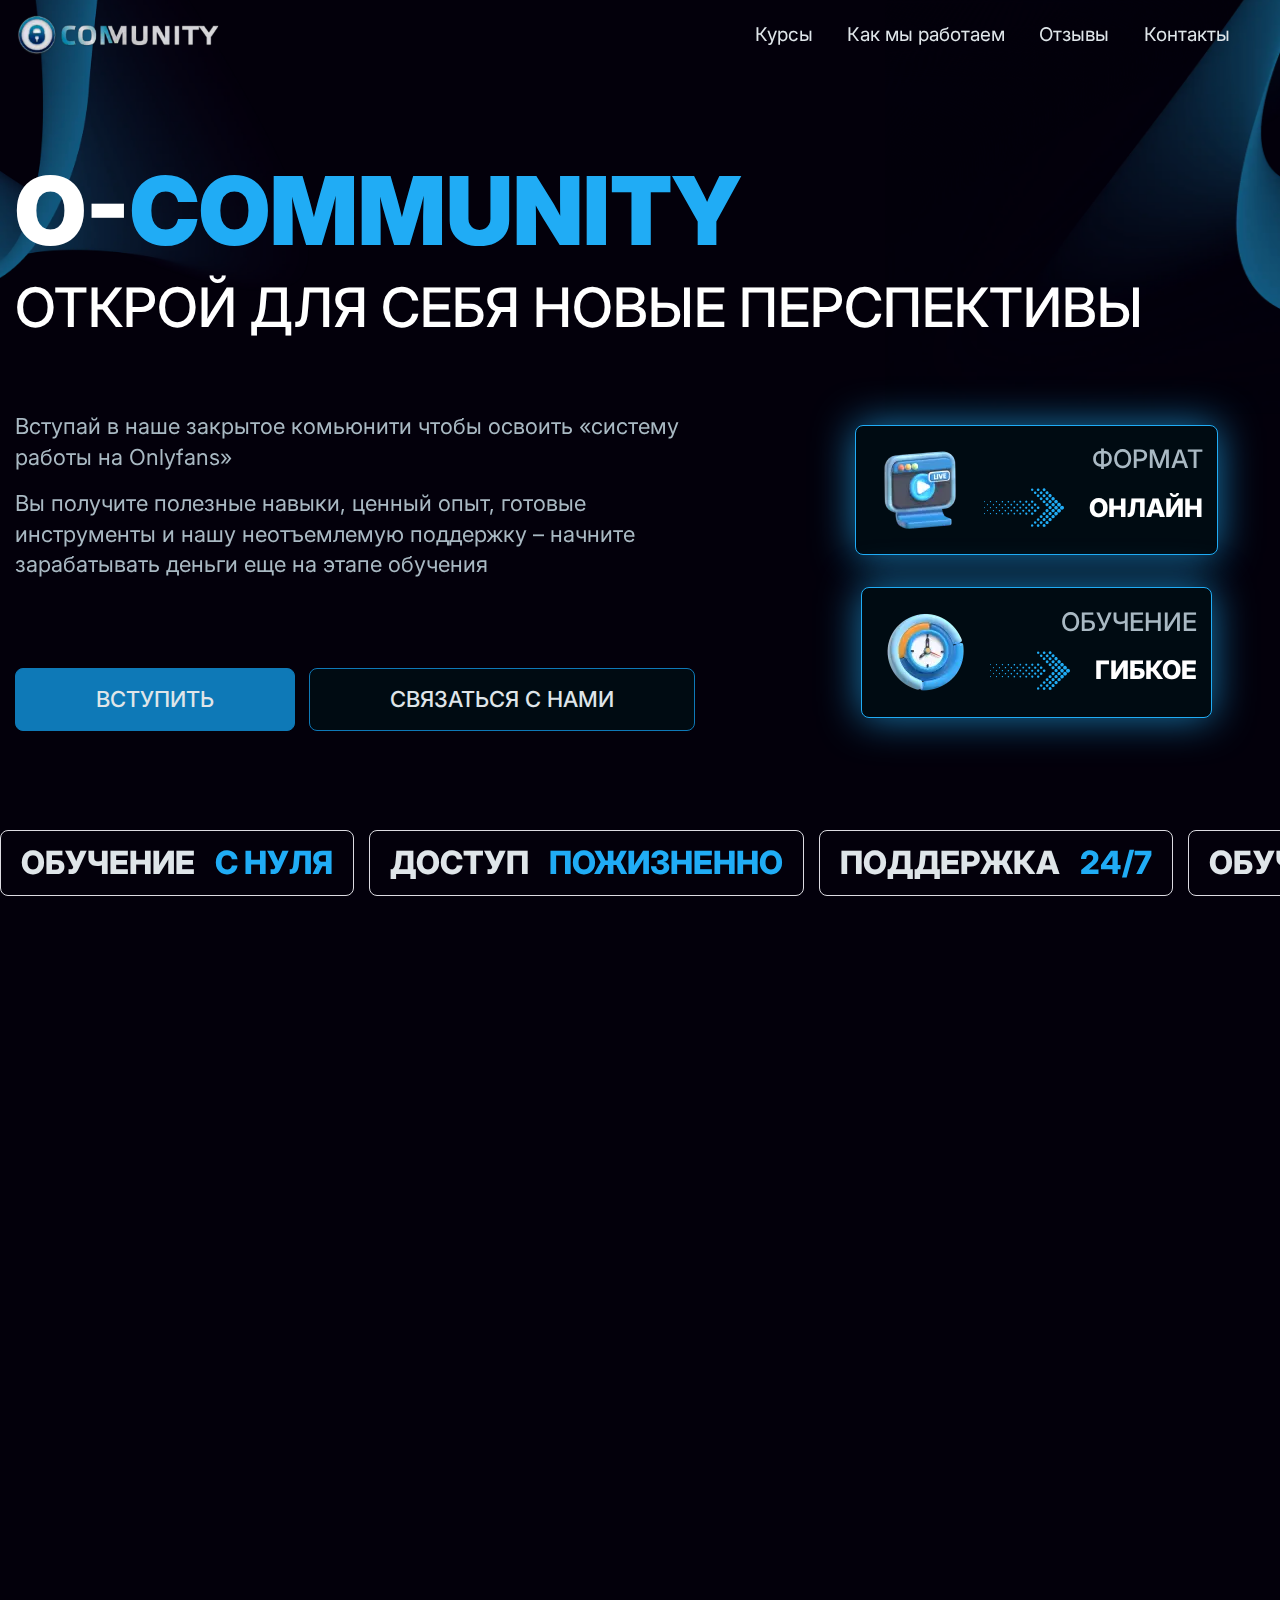
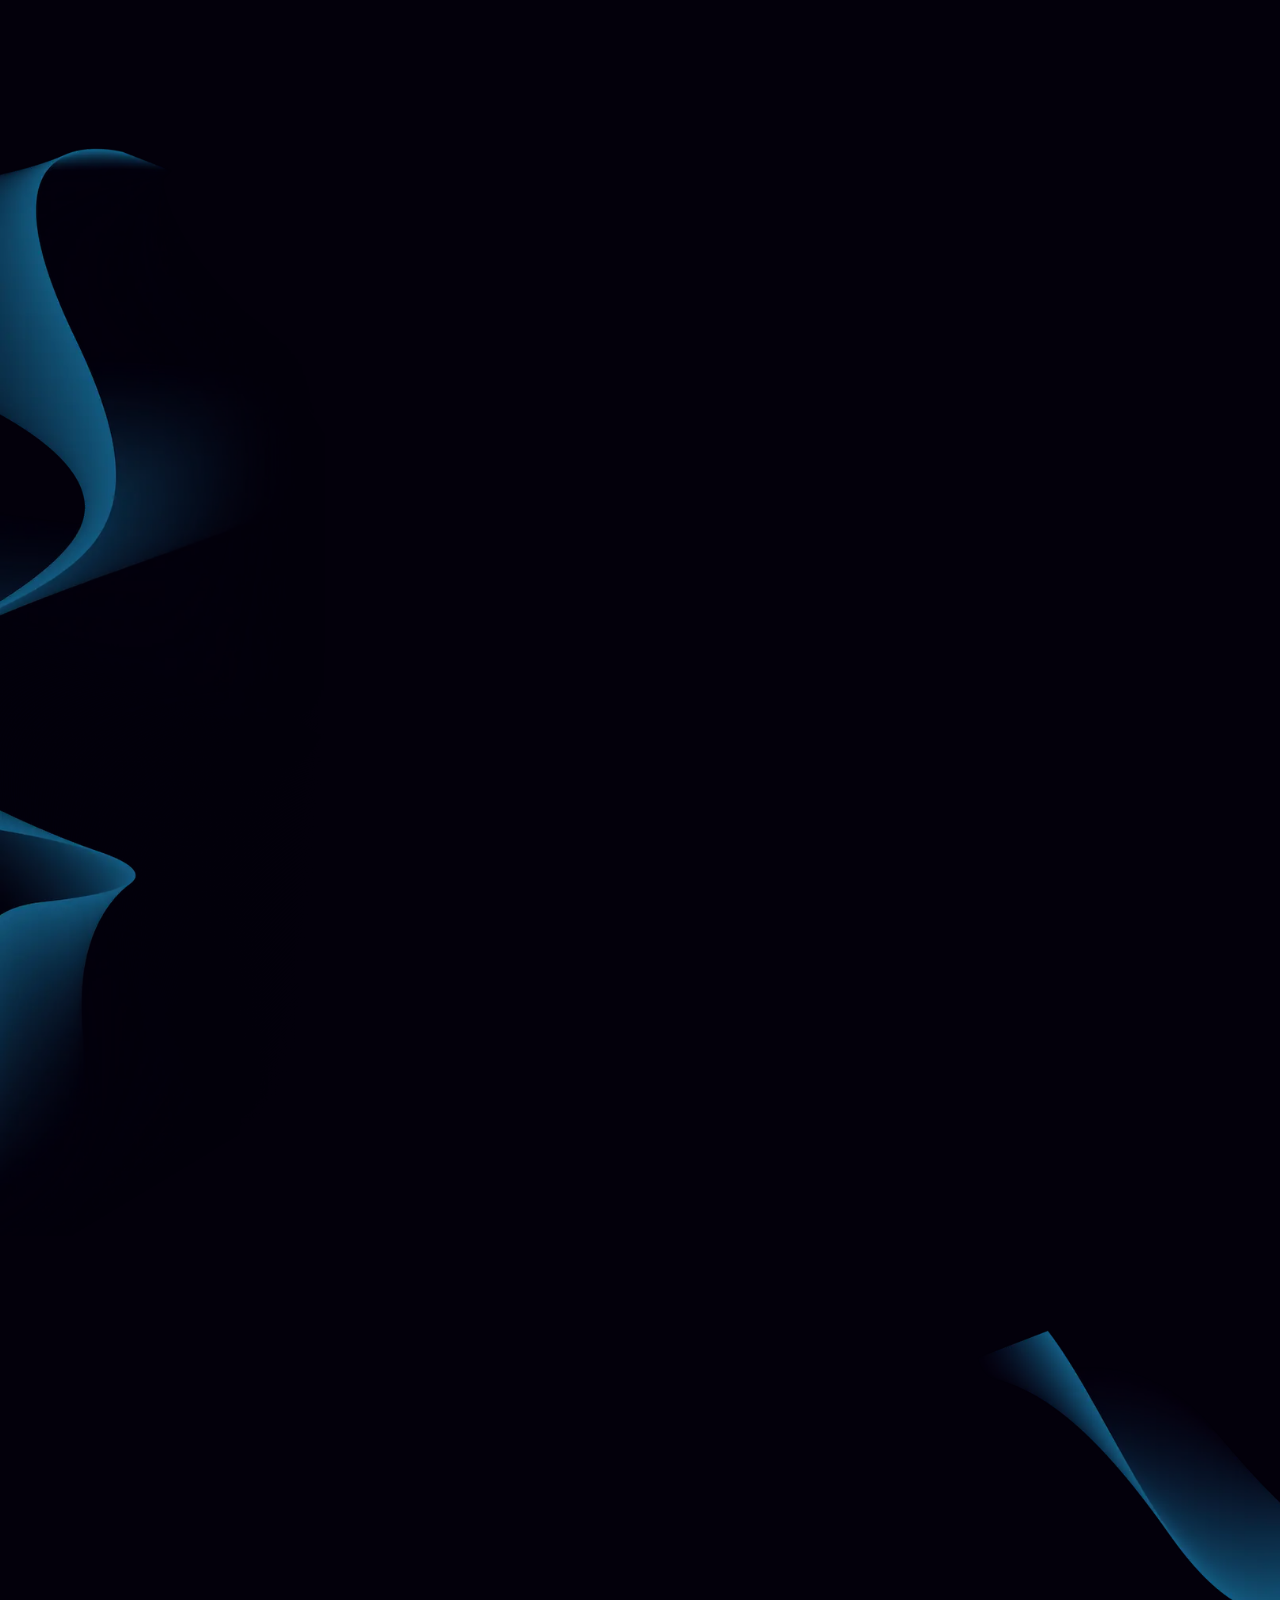
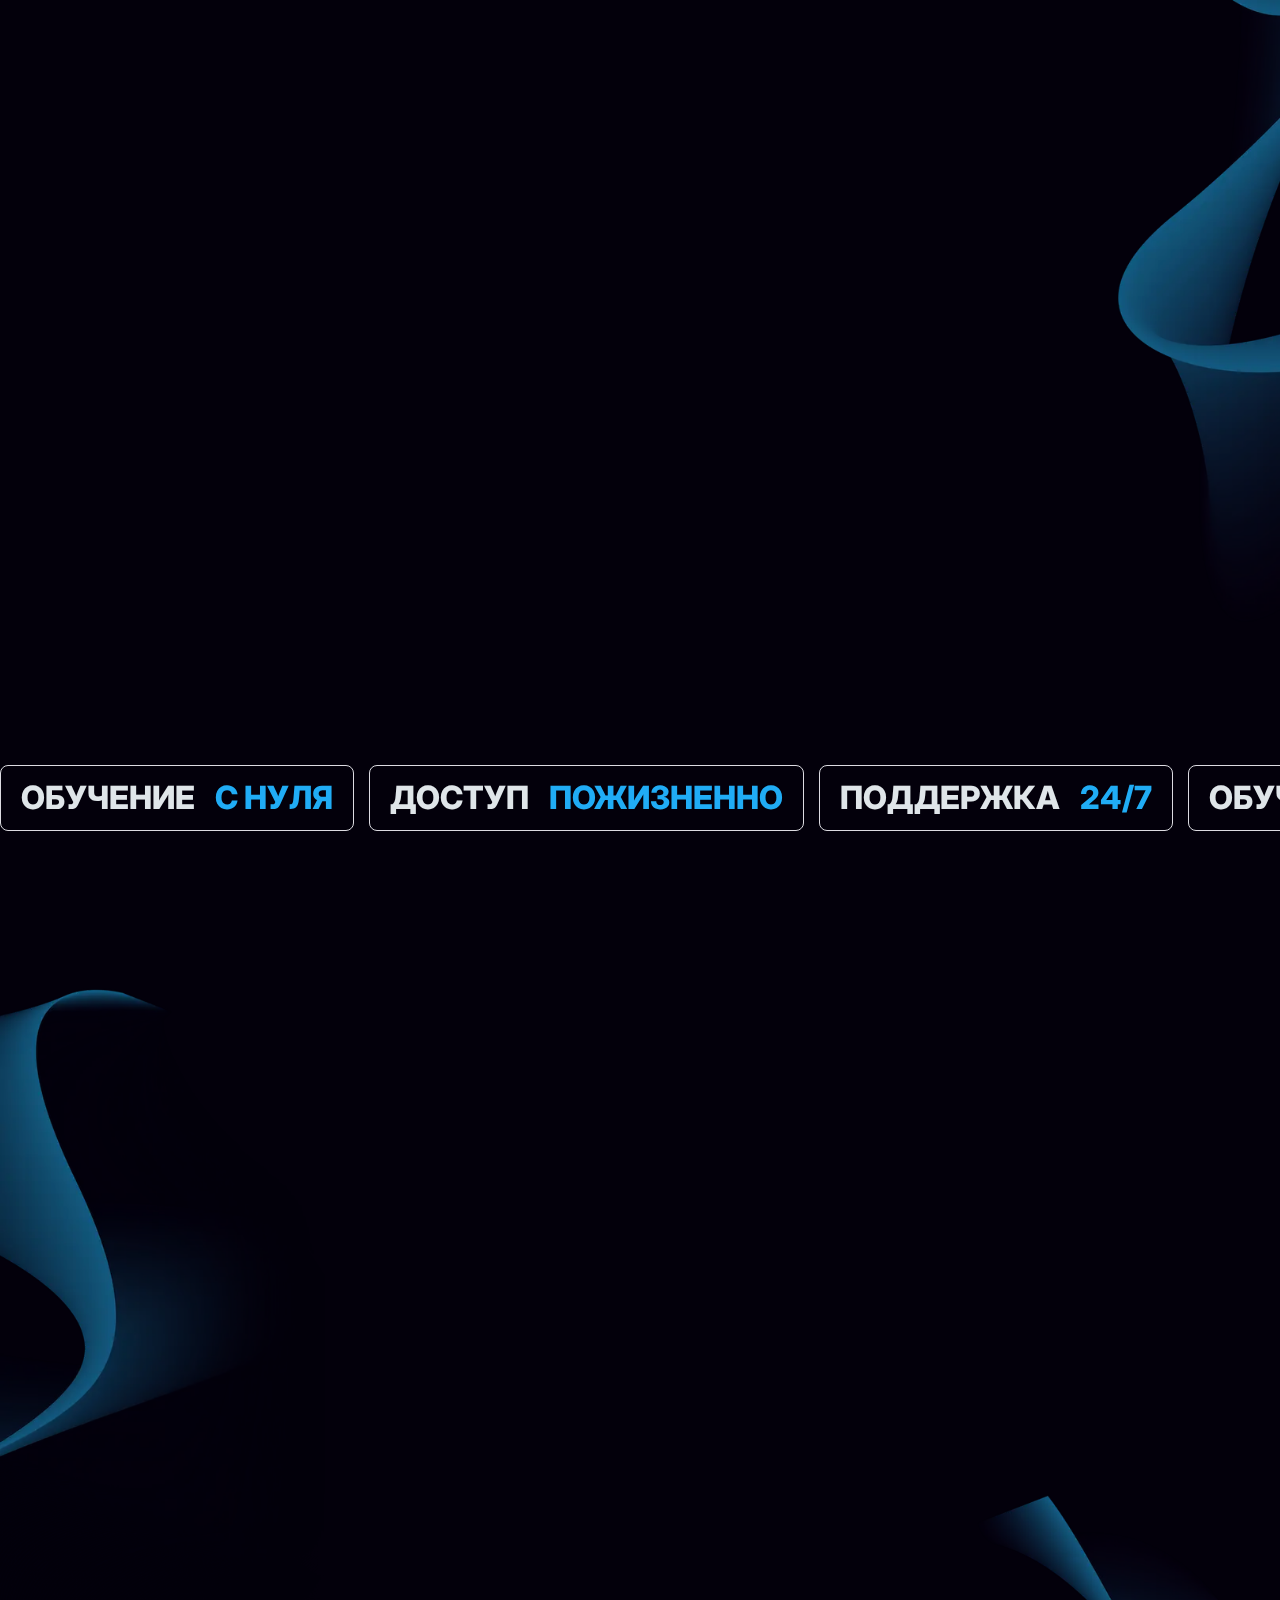
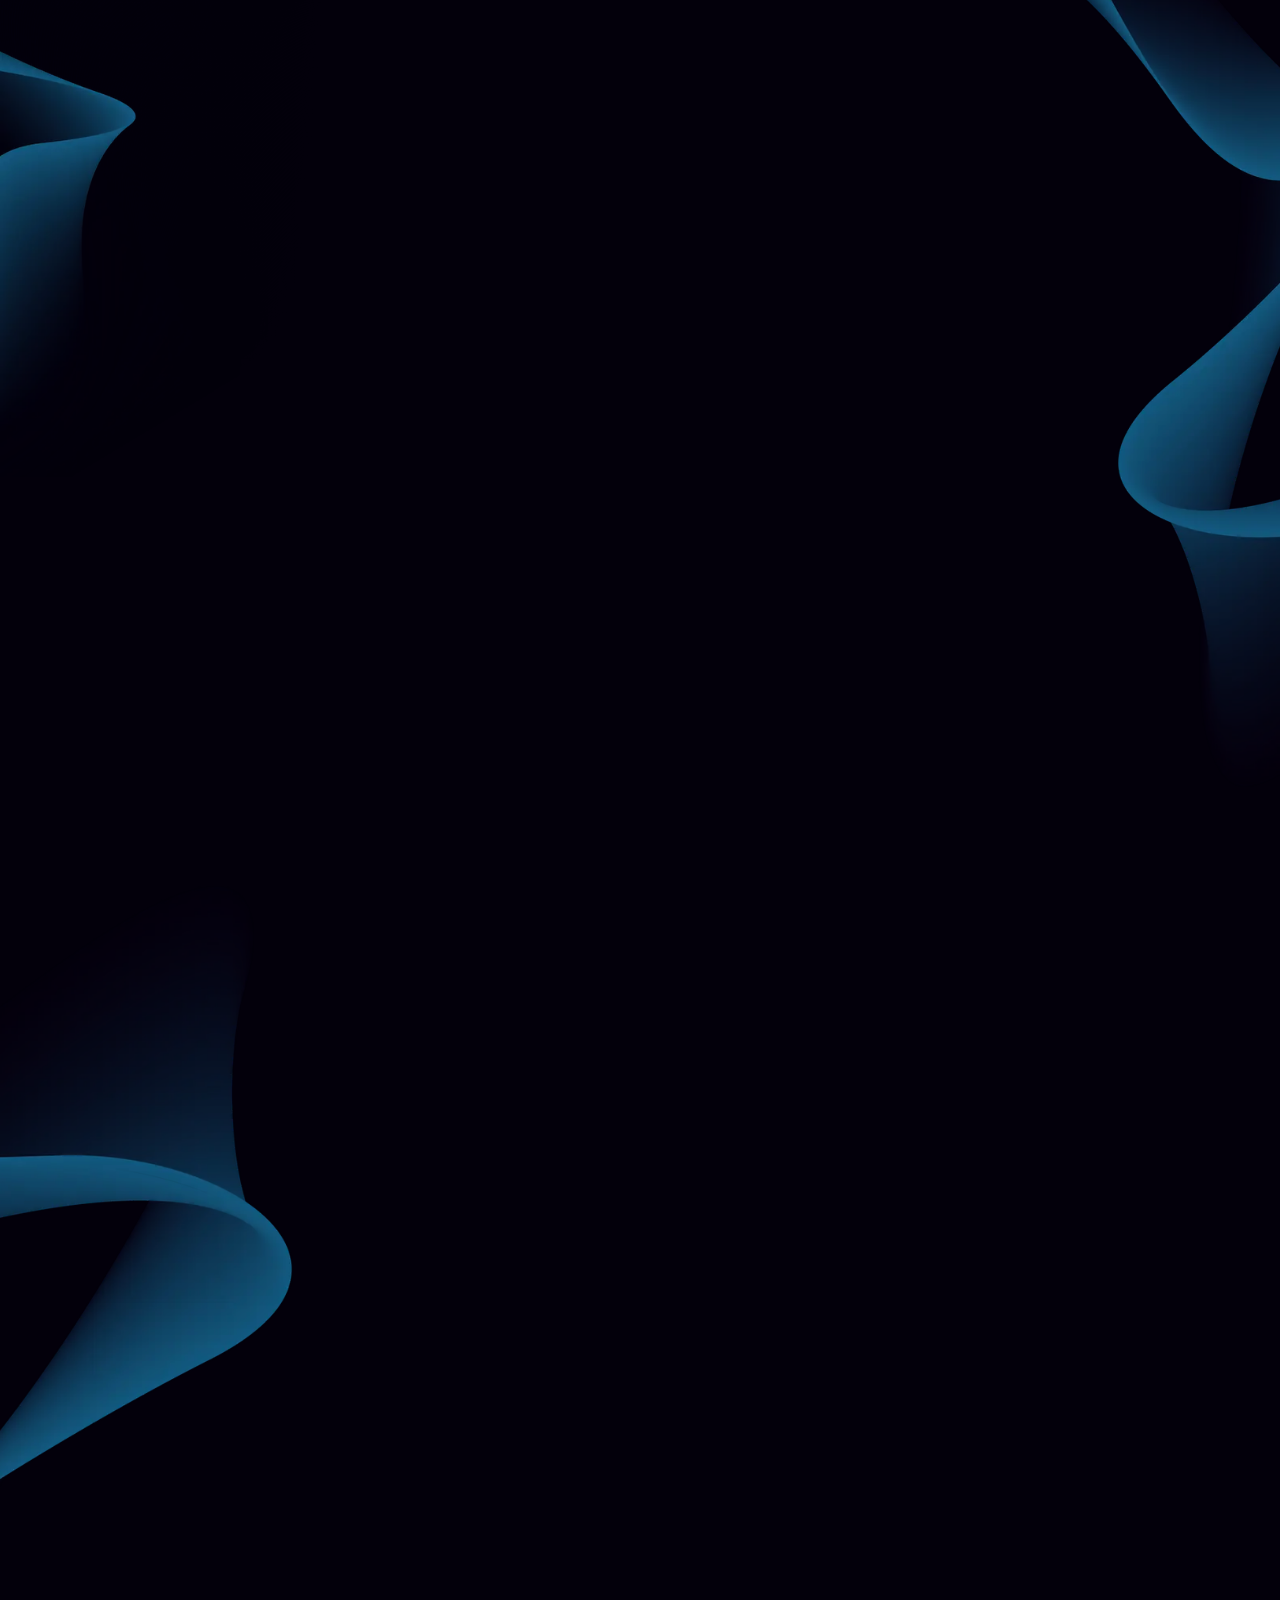
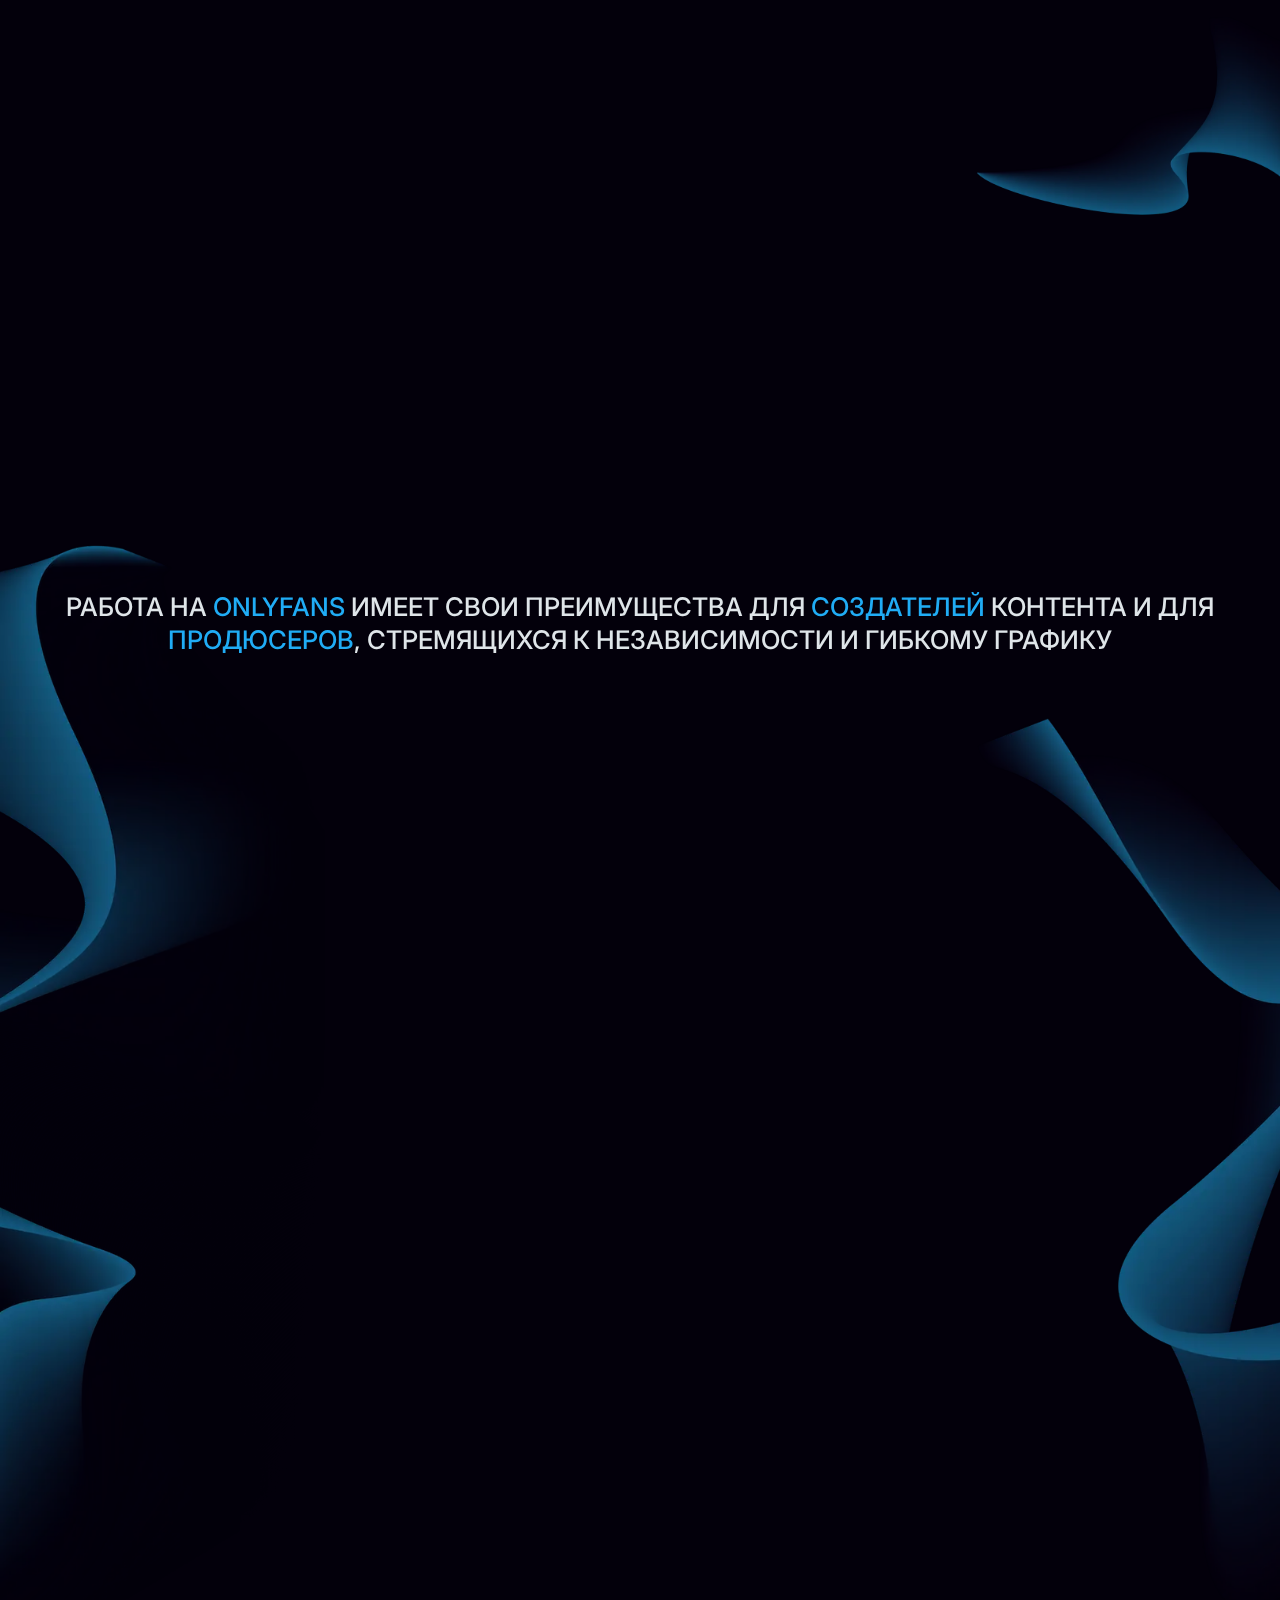
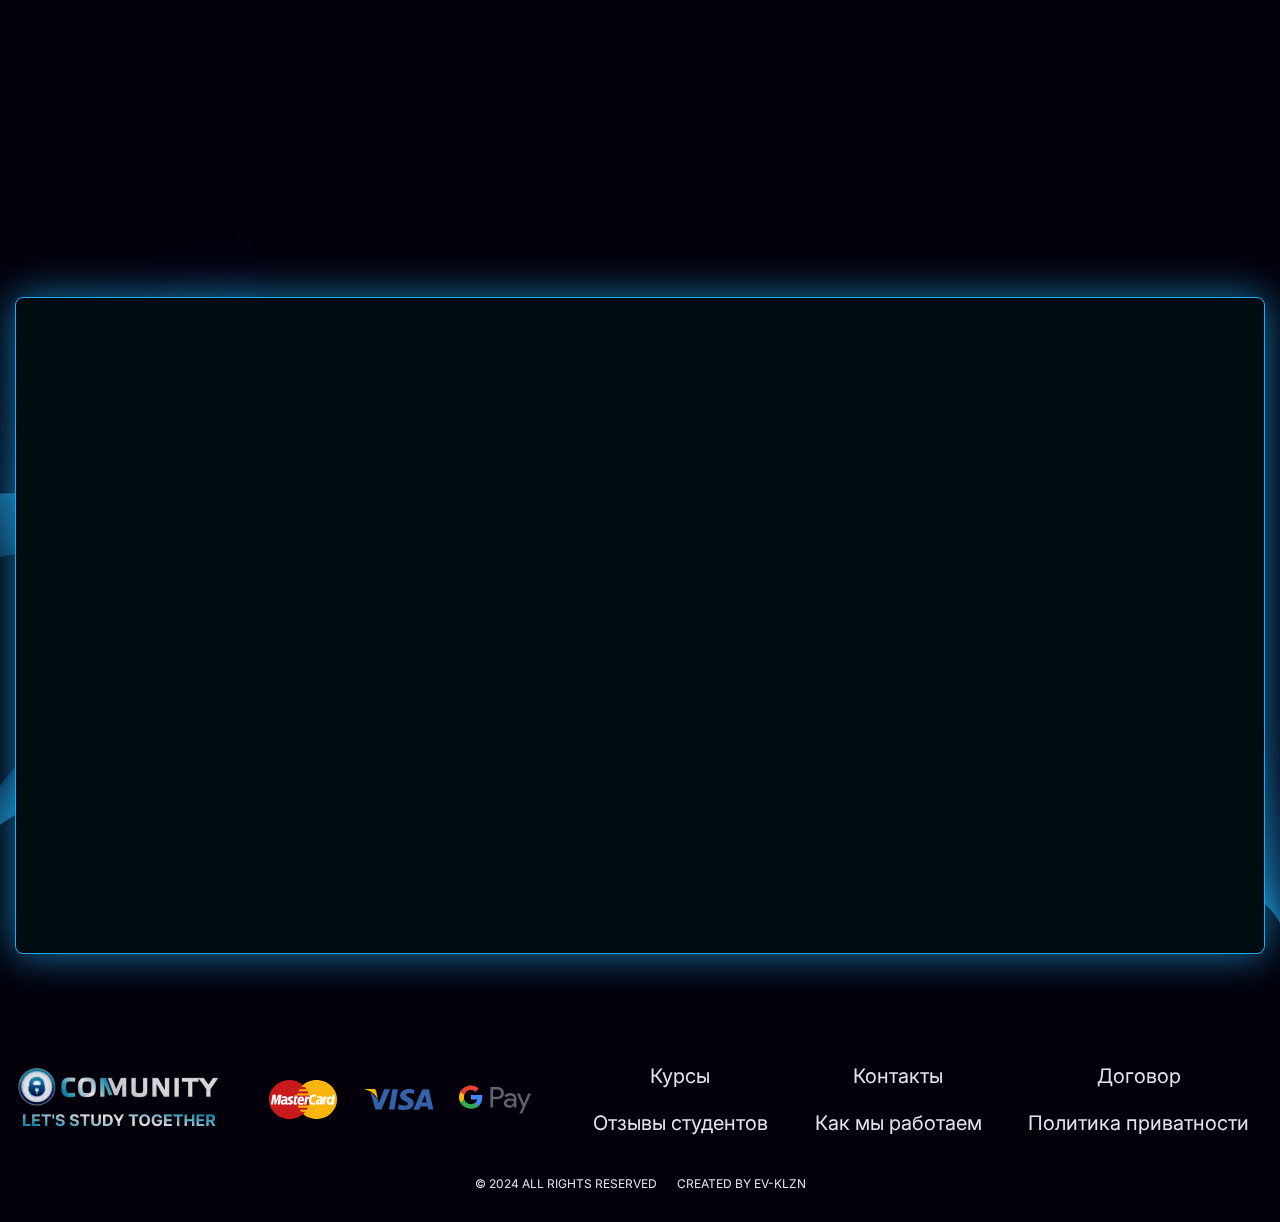
==== index.html @ 3fdb99f5 "save" ====
<!doctype html>
<html lang="ru">

<head>
	<title>O-COMMUNITY</title>
	<meta charset="UTF-8" />
	<link rel="stylesheet" href="css/style.min.css?_v=20241113112042" />
	<meta name="robots" content="index, follow" />
	<style>
		body {
			opacity: 0;
		}
	</style>
	<meta name="viewport" content="width=device-width, initial-scale=1.0" />
	<link rel="shortcut icon" href="favicon.ico" />
	<meta name="description" content="O-COMMUNITY - открой для себя новые перспективы" />
</head>

<body>
	<div class="wrapper">
		<header class="header">
			<div class="header__container">
				<a href="#" data-goto-header data-goto=".hero" class="header__logo">
					<img class="header__logo-img ibg ibg--contain" src="img/icons/logo.webp " alt="logo" />
				</a>
				<div class="header__menu menu">
					<nav class="menu__body">
						<ul class="menu__list">
							<li data-goto-header data-goto=".courses" class="menu__item">
								<a class="menu__link" href="#">Курсы</a>
							</li>
							<li data-goto-header data-goto=".steps" class="menu__item">
								<a class="menu__link" href="#">Как мы работаем</a>
							</li>
							<li data-goto-header data-goto=".feedback" class="menu__item">
								<a class="menu__link" href="#">Отзывы</a>
							</li>
							<li data-goto-header data-goto=".hero" class="menu__item">
								<a class="menu__link" href="#">Контакты</a>
							</li>
							<!-- <li class="menu__item">
            <div class="selector">
              <span class="selectorbutton">RU</span>
              <div class="selectordropdown">
                <a href="#">ENG</a>
                <a href="#">ESP</a>
              </div>
            </div>
            <ul class="language-switcher">
              <li>
                <a class="menu__link menu__link--switcher" href="#">РУС</a>
              </li>
              <li>
                <a class="menu__link menu__link--switcher" href="#">ENG</a>
              </li>
              <li>
                <a class="menu__link menu__link--switcher" href="#">ESP</a>
              </li>
            </ul>
          </li> -->
						</ul>
					</nav>
				</div>
				<button aria-label="icon menu" type="button" class="icon-menu">
					<span></span>
				</button>
			</div>
		</header>
		<!--  -->

		<main class="page">
			<section class="page__hero hero">
				<div class="hero__container">
					<h1 data-watch-threshold="0.6" data-watch data-watch-once class="hero__title">
						O-<span>COMMUNITY</span>
					</h1>
					<h2 data-watch-threshold="0.6" data-watch data-watch-once class="hero__subtitle subtitle">
						Открой для себя новые перспективы
					</h2>
					<div class="hero__body">
						<div class="hero__box">
							<div class="hero__text text">
								<p data-watch-threshold="0.6" data-watch data-watch-once>
									Вступай в наше закрытое комьюнити чтобы освоить «систему
									работы на Onlyfans»
								</p>
								<p data-watch-threshold="0.6" data-watch data-watch-once>
									Вы получите полезные навыки, ценный опыт, готовые
									инструменты и нашу неотъемлемую поддержку – начните
									зарабатывать деньги еще на этапе обучения
								</p>
							</div>
							<div class="hero__actions">
								<div class="hero__wrapper">
									<a data-watch-threshold="0.6" data-watch data-watch-once data-goto-header data-goto=".courses" href="#" class="hero__button button">Вступить</a>
									<a data-watch-threshold="0.6" data-watch data-watch-once data-goto-header href="#" data-popup="#popup-form" class="hero__button button button--bg">
										Связаться с нами
									</a>
								</div>
							</div>
						</div>
						<ul data-da=".hero__actions,991.98,2" class="hero__more">
							<li data-watch data-watch-once class="hero__item">
								<img class="hero__item-image ibg" src="img/nb.webp" alt="Image" />
								<div class="hero__item-body">
									<h3 class="hero__item-title">формат</h3>
									<div class="hero__item-about">
										<img class="hero__item-icon ibg" src="img/icons/hero-right.svg" alt="Image" />
										<div class="hero__item-description">онлайн</div>
									</div>
								</div>
							</li>
							<li data-watch data-watch-once class="hero__item">
								<img class="hero__item-image ibg" src="img/clock.webp" alt="Image" />
								<div class="hero__item-body">
									<h3 class="hero__item-title">обучение</h3>
									<div class="hero__item-about">
										<img class="hero__item-icon ibg" src="img/icons/hero-right.svg" alt="Image" />
										<div class="hero__item-description">гибкое</div>
									</div>
								</div>
							</li>
						</ul>
					</div>
				</div>
				<div data-prlx-parent class="hero__decor">
					<img data-prlx class="hero__decor-left" src="img/bg/h-l.webp" alt="Image" />
					<img data-prlx class="hero__decor-right" src="img/bg/h-r.webp" alt="Image" />
				</div>
				<!-- <video src="img/bg/bg1.mp4" muted loop autoplay></video> -->
			</section>
			<div class="page__info info">
				<div class="info__wrap">
					<div class="info__items marque">
						<div class="info__item">обучение<span>с нуля</span></div>
						<div class="info__item">доступ<span>пожизненно</span></div>
						<div class="info__item">поддержка<span>24/7</span></div>
						<div class="info__item">обучение<span>с нуля</span></div>
						<div class="info__item">доступ<span>пожизненно</span></div>
						<div class="info__item">поддержка<span>24/7</span></div>
						<div class="info__item">обучение<span>с нуля</span></div>
						<div class="info__item">доступ<span>пожизненно</span></div>
						<div class="info__item">поддержка<span>24/7</span></div>
						<div class="info__item">обучение<span>с нуля</span></div>
						<div class="info__item">доступ<span>пожизненно</span></div>
						<div class="info__item">поддержка<span>24/7</span></div>
						<div class="info__item">обучение<span>с нуля</span></div>
						<div class="info__item">доступ<span>пожизненно</span></div>
						<div class="info__item">поддержка<span>24/7</span></div>
						<div class="info__item">обучение<span>с нуля</span></div>
						<div class="info__item">доступ<span>пожизненно</span></div>
						<div class="info__item">поддержка<span>24/7</span></div>
						<div class="info__item">обучение<span>с нуля</span></div>
						<div class="info__item">доступ<span>пожизненно</span></div>
						<div class="info__item">поддержка<span>24/7</span></div>
						<div class="info__item">обучение<span>с нуля</span></div>
						<div class="info__item">доступ<span>пожизненно</span></div>
						<div class="info__item">поддержка<span>24/7</span></div>
						<div class="info__item">обучение<span>с нуля</span></div>
						<div class="info__item">доступ<span>пожизненно</span></div>
						<div class="info__item">поддержка<span>24/7</span></div>
						<div class="info__item">обучение<span>с нуля</span></div>
						<div class="info__item">доступ<span>пожизненно</span></div>
						<div class="info__item">поддержка<span>24/7</span></div>
						<div class="info__item">обучение<span>с нуля</span></div>
						<div class="info__item">доступ<span>пожизненно</span></div>
						<div class="info__item">поддержка<span>24/7</span></div>
						<div class="info__item">обучение<span>с нуля</span></div>
						<div class="info__item">доступ<span>пожизненно</span></div>
						<div class="info__item">поддержка<span>24/7</span></div>
						<div class="info__item">обучение<span>с нуля</span></div>
						<div class="info__item">доступ<span>пожизненно</span></div>
						<div class="info__item">поддержка<span>24/7</span></div>
						<div class="info__item">обучение<span>с нуля</span></div>
						<div class="info__item">доступ<span>пожизненно</span></div>
						<div class="info__item">поддержка<span>24/7</span></div>
						<div class="info__item">обучение<span>с нуля</span></div>
						<div class="info__item">доступ<span>пожизненно</span></div>
						<div class="info__item">поддержка<span>24/7</span></div>
						<div class="info__item">обучение<span>с нуля</span></div>
						<div class="info__item">доступ<span>пожизненно</span></div>
						<div class="info__item">поддержка<span>24/7</span></div>
						<div class="info__item">обучение<span>с нуля</span></div>
						<div class="info__item">доступ<span>пожизненно</span></div>
						<div class="info__item">поддержка<span>24/7</span></div>
						<div class="info__item">обучение<span>с нуля</span></div>
						<div class="info__item">доступ<span>пожизненно</span></div>
						<div class="info__item">поддержка<span>24/7</span></div>
						<div class="info__item">обучение<span>с нуля</span></div>
						<div class="info__item">доступ<span>пожизненно</span></div>
						<div class="info__item">поддержка<span>24/7</span></div>
						<div class="info__item">обучение<span>с нуля</span></div>
						<div class="info__item">доступ<span>пожизненно</span></div>
						<div class="info__item">поддержка<span>24/7</span></div>
					</div>
					<div class="info__items marque">
						<div class="info__item">обучение<span>с нуля</span></div>
						<div class="info__item">доступ<span>пожизненно</span></div>
						<div class="info__item">поддержка<span>24/7</span></div>
						<div class="info__item">обучение<span>с нуля</span></div>
						<div class="info__item">доступ<span>пожизненно</span></div>
						<div class="info__item">поддержка<span>24/7</span></div>
						<div class="info__item">обучение<span>с нуля</span></div>
						<div class="info__item">доступ<span>пожизненно</span></div>
						<div class="info__item">поддержка<span>24/7</span></div>
						<div class="info__item">обучение<span>с нуля</span></div>
						<div class="info__item">доступ<span>пожизненно</span></div>
						<div class="info__item">поддержка<span>24/7</span></div>
						<div class="info__item">обучение<span>с нуля</span></div>
						<div class="info__item">доступ<span>пожизненно</span></div>
						<div class="info__item">поддержка<span>24/7</span></div>
						<div class="info__item">обучение<span>с нуля</span></div>
						<div class="info__item">доступ<span>пожизненно</span></div>
						<div class="info__item">поддержка<span>24/7</span></div>
						<div class="info__item">обучение<span>с нуля</span></div>
						<div class="info__item">доступ<span>пожизненно</span></div>
						<div class="info__item">поддержка<span>24/7</span></div>
						<div class="info__item">обучение<span>с нуля</span></div>
						<div class="info__item">доступ<span>пожизненно</span></div>
						<div class="info__item">поддержка<span>24/7</span></div>
						<div class="info__item">обучение<span>с нуля</span></div>
						<div class="info__item">доступ<span>пожизненно</span></div>
						<div class="info__item">поддержка<span>24/7</span></div>
						<div class="info__item">обучение<span>с нуля</span></div>
						<div class="info__item">доступ<span>пожизненно</span></div>
						<div class="info__item">поддержка<span>24/7</span></div>
						<div class="info__item">обучение<span>с нуля</span></div>
						<div class="info__item">доступ<span>пожизненно</span></div>
						<div class="info__item">поддержка<span>24/7</span></div>
						<div class="info__item">обучение<span>с нуля</span></div>
						<div class="info__item">доступ<span>пожизненно</span></div>
						<div class="info__item">поддержка<span>24/7</span></div>
						<div class="info__item">обучение<span>с нуля</span></div>
						<div class="info__item">доступ<span>пожизненно</span></div>
						<div class="info__item">поддержка<span>24/7</span></div>
						<div class="info__item">обучение<span>с нуля</span></div>
						<div class="info__item">доступ<span>пожизненно</span></div>
						<div class="info__item">поддержка<span>24/7</span></div>
						<div class="info__item">обучение<span>с нуля</span></div>
						<div class="info__item">доступ<span>пожизненно</span></div>
						<div class="info__item">поддержка<span>24/7</span></div>
						<div class="info__item">обучение<span>с нуля</span></div>
						<div class="info__item">доступ<span>пожизненно</span></div>
						<div class="info__item">поддержка<span>24/7</span></div>
						<div class="info__item">обучение<span>с нуля</span></div>
						<div class="info__item">доступ<span>пожизненно</span></div>
						<div class="info__item">поддержка<span>24/7</span></div>
						<div class="info__item">обучение<span>с нуля</span></div>
						<div class="info__item">доступ<span>пожизненно</span></div>
						<div class="info__item">поддержка<span>24/7</span></div>
						<div class="info__item">обучение<span>с нуля</span></div>
						<div class="info__item">доступ<span>пожизненно</span></div>
						<div class="info__item">поддержка<span>24/7</span></div>
						<div class="info__item">обучение<span>с нуля</span></div>
						<div class="info__item">доступ<span>пожизненно</span></div>
						<div class="info__item">поддержка<span>24/7</span></div>
					</div>
				</div>
			</div>
			<div class="page__benefits benefits">
				<div class="benefits__container">
					<div class="benefits__list">
						<div data-watch-threshold="0.6" data-watch data-watch-once class="benefits__item">
							<img class="benefits__image ibg" src="img/book.webp" alt="Image" />
							<div class="benefits__title">Обучение с нуля</div>
						</div>
						<div data-watch-threshold="0.6" data-watch data-watch-once class="benefits__item">
							<img class="benefits__image ibg" src="img/up.webp" alt="Image" />
							<div class="benefits__title">стабильно Высокая прибыль</div>
						</div>
						<div data-watch-threshold="0.6" data-watch data-watch-once class="benefits__item">
							<img class="benefits__image ibg" src="img/start.webp" alt="Image" />
							<div class="benefits__title">без первоначального вклада</div>
						</div>
						<div data-watch-threshold="0.6" data-watch data-watch-once class="benefits__item">
							<img class="benefits__image ibg" src="img/money.webp" alt="Image" />
							<div class="benefits__title">Вывод денег в крипту</div>
						</div>
						<div data-watch-threshold="0.6" data-watch data-watch-once class="benefits__item">
							<img class="benefits__image ibg" src="img/net.webp" alt="Image" />
							<div class="benefits__title">Удалённая работа</div>
						</div>
						<div data-watch-threshold="0.6" data-watch data-watch-once class="benefits__item">
							<img class="benefits__image ibg" src="img/easy.webp" alt="Image" />
							<div class="benefits__title">
								Просто увеличить <span>масштаб</span>
							</div>
						</div>
					</div>
				</div>
			</div>
			<section class="page__steps steps">
				<div class="steps__container">
					<h2 data-watch-threshold="0.6" data-watch data-watch-once class="steps__title title title--center">
						Путь к твоей <span>финансовой независимости</span>
					</h2>
					<!-- <div class="steps__label steps__label--center"></div> -->
					<div data-watch data-watch-once class="steps__list">
						<article data-watch data-watch-once class="steps__item item-steps">
							<div class="item-steps__label">шаг 1</div>
							<h3 class="item-steps__title item-steps__title--blue">
								Регистрация необходимых анкет и кошельков
							</h3>
							<div class="item-steps__text text">
								<p>
									Регистрация на Onlyfans, а так же регистрациях на всех
									необходимых для продвижения ресурсах. Выбор и регистрация
									наиболее подходящего электронного кошелька
								</p>
							</div>
						</article>
						<article data-watch data-watch-once class="steps__item item-steps">
							<div class="item-steps__label">шаг 2</div>
							<h3 class="item-steps__title item-steps__title--blue">
								Оформление профилей, наполнение контентом
							</h3>
							<div class="item-steps__text text">
								<p>
									Правильное оформление профиля, выбор оптимального формата
									контента. Создание неповторимого стиля
								</p>
							</div>
						</article>
						<article data-watch data-watch-once class="steps__item item-steps">
							<div class="item-steps__label">шаг 3</div>
							<h3 class="item-steps__title item-steps__title--blue">
								Настройка и контроль трафика
							</h3>
							<div class="item-steps__text text">
								<p>
									Обучение всем методам и стратегиям по настройке трафика, а
									так же подключение дополнительных сервисов для привлечения
									платежеспособной аудитории
								</p>
							</div>
						</article>
						<article data-watch data-watch-once class="steps__item item-steps">
							<div class="item-steps__label">шаг 4</div>
							<h3 class="item-steps__title item-steps__title--blue">
								Выбор предпочтительных схем заработка
							</h3>
							<div class="item-steps__text text">
								<p>
									Выбор подходящей стратегии заработка. Оптимизация наиболее
									выгодной схемы заработка под свой стиль ведения анкеты
								</p>
							</div>
						</article>
						<article data-watch data-watch-once class="steps__item item-steps">
							<div class="item-steps__label">шаг 5</div>
							<h3 class="item-steps__title item-steps__title--blue">
								Обналичивание прибыли
							</h3>
							<div class="item-steps__text text">
								<p>Подключение всех необходимых сервисов для вывода денег</p>
							</div>
						</article>
					</div>
				</div>
				<div data-prlx-parent class="steps__decor">
					<img data-prlx class="steps__decor-left" src="img/bg/l-t-c-b.webp" alt="Image" />
					<img data-prlx class="steps__decor-right" src="img/bg/r-t-c-b.webp" alt="Image" />
				</div>
			</section>
			<div class="page__info info">
				<div class="info__wrap">
					<div class="info__items marque">
						<div class="info__item">обучение<span>с нуля</span></div>
						<div class="info__item">доступ<span>пожизненно</span></div>
						<div class="info__item">поддержка<span>24/7</span></div>
						<div class="info__item">обучение<span>с нуля</span></div>
						<div class="info__item">доступ<span>пожизненно</span></div>
						<div class="info__item">поддержка<span>24/7</span></div>
						<div class="info__item">обучение<span>с нуля</span></div>
						<div class="info__item">доступ<span>пожизненно</span></div>
						<div class="info__item">поддержка<span>24/7</span></div>
						<div class="info__item">обучение<span>с нуля</span></div>
						<div class="info__item">доступ<span>пожизненно</span></div>
						<div class="info__item">поддержка<span>24/7</span></div>
						<div class="info__item">обучение<span>с нуля</span></div>
						<div class="info__item">доступ<span>пожизненно</span></div>
						<div class="info__item">поддержка<span>24/7</span></div>
						<div class="info__item">обучение<span>с нуля</span></div>
						<div class="info__item">доступ<span>пожизненно</span></div>
						<div class="info__item">поддержка<span>24/7</span></div>
						<div class="info__item">обучение<span>с нуля</span></div>
						<div class="info__item">доступ<span>пожизненно</span></div>
						<div class="info__item">поддержка<span>24/7</span></div>
						<div class="info__item">обучение<span>с нуля</span></div>
						<div class="info__item">доступ<span>пожизненно</span></div>
						<div class="info__item">поддержка<span>24/7</span></div>
						<div class="info__item">обучение<span>с нуля</span></div>
						<div class="info__item">доступ<span>пожизненно</span></div>
						<div class="info__item">поддержка<span>24/7</span></div>
						<div class="info__item">обучение<span>с нуля</span></div>
						<div class="info__item">доступ<span>пожизненно</span></div>
						<div class="info__item">поддержка<span>24/7</span></div>
						<div class="info__item">обучение<span>с нуля</span></div>
						<div class="info__item">доступ<span>пожизненно</span></div>
						<div class="info__item">поддержка<span>24/7</span></div>
						<div class="info__item">обучение<span>с нуля</span></div>
						<div class="info__item">доступ<span>пожизненно</span></div>
						<div class="info__item">поддержка<span>24/7</span></div>
						<div class="info__item">обучение<span>с нуля</span></div>
						<div class="info__item">доступ<span>пожизненно</span></div>
						<div class="info__item">поддержка<span>24/7</span></div>
						<div class="info__item">обучение<span>с нуля</span></div>
						<div class="info__item">доступ<span>пожизненно</span></div>
						<div class="info__item">поддержка<span>24/7</span></div>
						<div class="info__item">обучение<span>с нуля</span></div>
						<div class="info__item">доступ<span>пожизненно</span></div>
						<div class="info__item">поддержка<span>24/7</span></div>
						<div class="info__item">обучение<span>с нуля</span></div>
						<div class="info__item">доступ<span>пожизненно</span></div>
						<div class="info__item">поддержка<span>24/7</span></div>
						<div class="info__item">обучение<span>с нуля</span></div>
						<div class="info__item">доступ<span>пожизненно</span></div>
						<div class="info__item">поддержка<span>24/7</span></div>
						<div class="info__item">обучение<span>с нуля</span></div>
						<div class="info__item">доступ<span>пожизненно</span></div>
						<div class="info__item">поддержка<span>24/7</span></div>
						<div class="info__item">обучение<span>с нуля</span></div>
						<div class="info__item">доступ<span>пожизненно</span></div>
						<div class="info__item">поддержка<span>24/7</span></div>
						<div class="info__item">обучение<span>с нуля</span></div>
						<div class="info__item">доступ<span>пожизненно</span></div>
						<div class="info__item">поддержка<span>24/7</span></div>
					</div>
					<div class="info__items marque">
						<div class="info__item">обучение<span>с нуля</span></div>
						<div class="info__item">доступ<span>пожизненно</span></div>
						<div class="info__item">поддержка<span>24/7</span></div>
						<div class="info__item">обучение<span>с нуля</span></div>
						<div class="info__item">доступ<span>пожизненно</span></div>
						<div class="info__item">поддержка<span>24/7</span></div>
						<div class="info__item">обучение<span>с нуля</span></div>
						<div class="info__item">доступ<span>пожизненно</span></div>
						<div class="info__item">поддержка<span>24/7</span></div>
						<div class="info__item">обучение<span>с нуля</span></div>
						<div class="info__item">доступ<span>пожизненно</span></div>
						<div class="info__item">поддержка<span>24/7</span></div>
						<div class="info__item">обучение<span>с нуля</span></div>
						<div class="info__item">доступ<span>пожизненно</span></div>
						<div class="info__item">поддержка<span>24/7</span></div>
						<div class="info__item">обучение<span>с нуля</span></div>
						<div class="info__item">доступ<span>пожизненно</span></div>
						<div class="info__item">поддержка<span>24/7</span></div>
						<div class="info__item">обучение<span>с нуля</span></div>
						<div class="info__item">доступ<span>пожизненно</span></div>
						<div class="info__item">поддержка<span>24/7</span></div>
						<div class="info__item">обучение<span>с нуля</span></div>
						<div class="info__item">доступ<span>пожизненно</span></div>
						<div class="info__item">поддержка<span>24/7</span></div>
						<div class="info__item">обучение<span>с нуля</span></div>
						<div class="info__item">доступ<span>пожизненно</span></div>
						<div class="info__item">поддержка<span>24/7</span></div>
						<div class="info__item">обучение<span>с нуля</span></div>
						<div class="info__item">доступ<span>пожизненно</span></div>
						<div class="info__item">поддержка<span>24/7</span></div>
						<div class="info__item">обучение<span>с нуля</span></div>
						<div class="info__item">доступ<span>пожизненно</span></div>
						<div class="info__item">поддержка<span>24/7</span></div>
						<div class="info__item">обучение<span>с нуля</span></div>
						<div class="info__item">доступ<span>пожизненно</span></div>
						<div class="info__item">поддержка<span>24/7</span></div>
						<div class="info__item">обучение<span>с нуля</span></div>
						<div class="info__item">доступ<span>пожизненно</span></div>
						<div class="info__item">поддержка<span>24/7</span></div>
						<div class="info__item">обучение<span>с нуля</span></div>
						<div class="info__item">доступ<span>пожизненно</span></div>
						<div class="info__item">поддержка<span>24/7</span></div>
						<div class="info__item">обучение<span>с нуля</span></div>
						<div class="info__item">доступ<span>пожизненно</span></div>
						<div class="info__item">поддержка<span>24/7</span></div>
						<div class="info__item">обучение<span>с нуля</span></div>
						<div class="info__item">доступ<span>пожизненно</span></div>
						<div class="info__item">поддержка<span>24/7</span></div>
						<div class="info__item">обучение<span>с нуля</span></div>
						<div class="info__item">доступ<span>пожизненно</span></div>
						<div class="info__item">поддержка<span>24/7</span></div>
						<div class="info__item">обучение<span>с нуля</span></div>
						<div class="info__item">доступ<span>пожизненно</span></div>
						<div class="info__item">поддержка<span>24/7</span></div>
						<div class="info__item">обучение<span>с нуля</span></div>
						<div class="info__item">доступ<span>пожизненно</span></div>
						<div class="info__item">поддержка<span>24/7</span></div>
						<div class="info__item">обучение<span>с нуля</span></div>
						<div class="info__item">доступ<span>пожизненно</span></div>
						<div class="info__item">поддержка<span>24/7</span></div>
					</div>
				</div>
			</div>
			<section id="courses" class="page__courses courses">
				<div class="courses__container">
					<h2 data-watch-threshold="0.6" data-watch data-watch-once class="courses__title title title--center">
						наши <span>курсы</span>
					</h2>

					<div class="courses__list">
						<article data-watch data-watch-once class="courses__items item-courses">
							<h3 class="item-courses__title">Модель</h3>
							<!-- <div class="item-courses__schedule">
                  <div class="item-courses__schedule-modules">
                    6 учебных блоков
                  </div>
                  <div class="item-courses__schedule-weeks">4 недели</div>
                </div> -->
							<div class="item-courses__text text">
								<p>
									Этот курс подойдет как начинающему, так и опытному создателю
									контента, который хочет обучиться всем тонкостям и получить
									полную пошаговую «систему работы на Onlyfans». Во время
									прохождения курса «Модель» вы уже начнете получать прибыль и
									сможете выйти на постоянный и высокий доход.
								</p>
							</div>

							<ul class="item-courses__list">
								<li class="item-courses__item">
									<h4 class="item-courses__item-title">
										Система работы на Onlyfans
									</h4>
									<div class="item-courses__item-text text">
										<p>
											Курс включает в себя полное обучение «системе работы на
											Onlyfans» с нуля пошагово
										</p>
									</div>
								</li>
								<li class="item-courses__item">
									<h4 class="item-courses__item-title">
										Начнете зарабатывать
									</h4>
									<div class="item-courses__item-text text">
										<p>
											Уже во время прохождения курса вы начнёте получать
											прибыль и сможете выйти на постоянный и высокий доход
										</p>
									</div>
								</li>
							</ul>
							<div class="item-courses__value">
								<span>Средний заработок<br />
									от</span>
								5,000
								<span>$/мес</span>
							</div>
							<div class="item-courses__prices">
								<div class="item-courses__prices-items">
									<div class="item-courses__price-old">2000$</div>
									<div class="item-courses__price-new">цена</div>
								</div>
								<div class="item-courses__price">499$</div>
							</div>
							<div class="item-courses__actions">
								<button data-watch-threshold="0.6" data-watch data-watch-once data-popup="#model-card" type="submit" class="item-courses__button button">
									оплатить картой
								</button>
								<button data-watch-threshold="0.6" data-watch data-watch-once type="submit" data-popup="#model-crypt" class="item-courses__button button">
									оплатить криптой
								</button>

								<a href="#" data-watch-threshold="0.6" data-watch data-watch-once data-popup="#popup-beginner" class="item-courses__button item-courses__button--expanded button button--transparent">
									полная информация
								</a>
							</div>
						</article>
						<article data-watch data-watch-once class="courses__items item-courses">
							<h3 class="item-courses__title">Продюсер</h3>
							<!-- <div class="item-courses__schedule">
                  <div class="item-courses__schedule-modules">
                    9 учебных блоков
                  </div>
                  <div class="item-courses__schedule-weeks">4 недели</div>
                </div> -->
							<div class="item-courses__text text">
								<p>
									Продюсер на OnlyFans — это человек, который управляет одним
									или несколькими аккаунтами, помогает создателям контента
									развивать аккаунт и увеличивать доходы. А также нанимает
									моделей, оптимизирует работу анкет, нанимает работников для
									выполнения разного вида задач, а также создает аккаунты,
									обеспечивая полную работу аккаунтов.
								</p>
							</div>

							<ul class="item-courses__list">
								<li class="item-courses__item">
									<h4 class="item-courses__item-title">Поиск модели</h4>
									<div class="item-courses__item-text text">
										<p>
											Обучение правильной коммуникации с моделью для
											заключения сотрудничества на самых выгодных условиях для
											продюсера/агентства.
										</p>
									</div>
								</li>
								<li class="item-courses__item">
									<h4 class="item-courses__item-title">Создание агентства</h4>
									<div class="item-courses__item-text text">
										<p>
											Построение команды: Используя наш опыта и рекомендации,
											поможем собрать максимально эффективную и продуктивную
											команду.
										</p>
									</div>
								</li>
							</ul>
							<div class="item-courses__value">
								<span>Средний заработок<br />
									от </span>10,000 <span>$/мес</span>
							</div>
							<div class="item-courses__prices">
								<div class="item-courses__prices-items">
									<div class="item-courses__price-old">3000$</div>
									<div class="item-courses__price-new">цена</div>
								</div>
								<div class="item-courses__price">999$</div>
							</div>
							<div class="item-courses__actions">
								<button data-watch-threshold="0.6" data-watch data-watch-once data-popup="#producer-card" type="submit" class="item-courses__button button button--fw">
									оплатить картой
								</button>
								<button data-watch-threshold="0.6" data-watch data-watch-once type="submit" data-popup="#producer-crypt" class="item-courses__button button">
									оплатить криптой
								</button>
								<a href="#" data-watch-threshold="0.6" data-watch data-watch-once data-popup="#popup-middle" class="item-courses__button item-courses__button--expanded button button--transparent">
									полная информация
								</a>
							</div>
						</article>
						<article data-watch data-watch-once class="courses__items item-courses">
							<h3 class="item-courses__title">Продюсер pro</h3>
							<!-- <div class="item-courses__schedule">
                  <div class="item-courses__schedule-modules">
                    10 учебных блоков
                  </div>
                  <div class="item-courses__schedule-weeks">4 недели</div>
                </div> -->
							<div class="item-courses__text text">
								<p>
									Включает в себя программу обучения «Модель» и программу
									обучения «Продюсер», а так же все необходимые контакты и
									сервисы для подбора и продвижения моделей. Идеально подходит
									для тех, кто не хочет самостоятельно заниматься поиском
									моделей и настройкой трафика. Наши проверенные партнеры
									помогут это сделать за вас с программой «Продюсер PRO»
								</p>
							</div>

							<ul class="item-courses__list">
								<li class="item-courses__item">
									<h4 class="item-courses__item-title">
										Система работы на Onlyfans
									</h4>
									<div class="item-courses__item-text text">
										<p>
											Курс включает в себя полное обучение «системе работы на
											Onlyfans» с нуля пошагово
										</p>
									</div>
								</li>
								<li class="item-courses__item">
									<h4 class="item-courses__item-title">
										Начнете зарабатывать
									</h4>
									<div class="item-courses__item-text text">
										<p>
											Уже во время прохождения курса вы начнёте получать
											прибыль и сможете выйти на постоянный и высокий доход
										</p>
									</div>
								</li>
							</ul>
							<div class="item-courses__value">
								<span>Средний заработок<br />
									от </span>15,000 <span>$/мес</span>
							</div>
							<div class="item-courses__prices">
								<div class="item-courses__prices-items">
									<div class="item-courses__price-old">4000$</div>
									<div class="item-courses__price-new">цена</div>
								</div>
								<div class="item-courses__price">1499$</div>
							</div>
							<div class="item-courses__actions">
								<button data-watch-threshold="0.6" data-watch data-watch-once data-popup="#pro-card" type="submit" class="item-courses__button button">
									оплатить картой
								</button>
								<button data-watch-threshold="0.6" data-watch data-watch-once type="submit" data-popup="#pro-crypt" class="item-courses__button button">
									оплатить криптой
								</button>
								<a href="#" data-watch-threshold="0.6" data-watch data-watch-once data-popup="#popup-expert" class="item-courses__button item-courses__button--expanded button button--transparent">
									полная информация
								</a>
							</div>
						</article>
					</div>
				</div>
				<div data-prlx-parent class="courses__decor">
					<img data-prlx class="courses__decor-left" src="img/bg/l-t-c-b.webp" alt="Image" />
					<img data-prlx class="courses__decor-right" src="img/bg/r-t-c-b.webp" alt="Image" />
				</div>
			</section>
			<section class="page__feedback feedback">
				<div class="feedback__container feedback__container--width">
					<h2 data-watch-threshold="0.6" data-watch data-watch-once class="feedback__title title title--center">
						<span>Статистика заработка</span> моделей
						<span class="no-wrap">O-Community</span>
					</h2>

					<div class="feedback__slider swiper">
						<div class="feedback__wrapper swiper-wrapper">
							<div class="feedback__list feedback__slide swiper-slide">
								<!-- <div
                    data-watch

                    class="feedback__item item-feedback">
                    <div class="item-feedback__header">
                      <div class="item-feedback__person">
                        <div class="item-feedback__name">Barbara Yates</div>
                        <div class="item-feedback__count">
                          <div class="item-feedback__date">Aug 19th, 2024</div>
                          <div class="item-feedback__response">
                            <img
                              class="item-feedback__image ibg"
                              src="img/icons/star-active.svg"
                              alt="Image" />
                            <img
                              class="item-feedback__image ibg"
                              src="img/icons/star-active.svg"
                              alt="Image" />
                            <img
                              class="item-feedback__image ibg"
                              src="img/icons/star-active.svg"
                              alt="Image" />
                            <img
                              class="item-feedback__image ibg"
                              src="img/icons/star-active.svg"
                              alt="Image" />
                            <img
                              class="item-feedback__image ibg"
                              src="img/icons/star-active.svg"
                              alt="Image" />
                          </div>
                        </div>
                      </div>
                    </div>
                    <div class="item-feedback__text text">
                      <p>
                        The only thing I would like to improve is more practical
                        tasks and real cases that would allow better application
                        of the acquired knowledge. But this is, without a doubt,
                        a small thing in the overall positive impression of the
                        course.
                      </p>
                      <p>
                        Overall, I don’t recommend this course to anyone who
                        wants to deepen their knowledge in [course topic area].
                        This is an excellent way of self-development and
                        acquiring new skills at a comfortable pace
                      </p>
                    </div>
                  </div>
                  <div
                    data-watch

                    class="feedback__item item-feedback">
                    <div class="item-feedback__header">
                      <div class="item-feedback__person">
                        <div class="item-feedback__name">Barbara Yates</div>
                        <div class="item-feedback__count">
                          <div class="item-feedback__date">Aug 19th, 2024</div>
                          <div class="item-feedback__response">
                            <img
                              class="item-feedback__image ibg"
                              src="img/icons/star-active.svg"
                              alt="Image" />
                            <img
                              class="item-feedback__image ibg"
                              src="img/icons/star-active.svg"
                              alt="Image" />
                            <img
                              class="item-feedback__image ibg"
                              src="img/icons/star-active.svg"
                              alt="Image" />
                            <img
                              class="item-feedback__image ibg"
                              src="img/icons/star-active.svg"
                              alt="Image" />
                            <img
                              class="item-feedback__image ibg"
                              src="img/icons/star-active.svg"
                              alt="Image" />
                          </div>
                        </div>
                      </div>
                    </div>
                    <div class="item-feedback__text text">
                      <p>
                        The only thing I would like to improve is more practical
                        tasks and real cases that would allow better application
                        of the acquired knowledge. But this is, without a doubt,
                        a small thing in the overall positive impression of the
                        course.
                      </p>
                      <p>
                        Overall, I don’t recommend this course to anyone who
                        wants to deepen their knowledge in [course topic area].
                        This is an excellent way of self-development and
                        acquiring new skills at a comfortable pace
                      </p>
                    </div>
                  </div>
                  <div
                    data-watch

                    class="feedback__item item-feedback">
                    <div class="item-feedback__header">
                      <div class="item-feedback__person">
                        <div class="item-feedback__name">Barbara Yates</div>
                        <div class="item-feedback__count">
                          <div class="item-feedback__date">Aug 19th, 2024</div>
                          <div class="item-feedback__response">
                            <img
                              class="item-feedback__image ibg"
                              src="img/icons/star-active.svg"
                              alt="Image" />
                            <img
                              class="item-feedback__image ibg"
                              src="img/icons/star-active.svg"
                              alt="Image" />
                            <img
                              class="item-feedback__image ibg"
                              src="img/icons/star-active.svg"
                              alt="Image" />
                            <img
                              class="item-feedback__image ibg"
                              src="img/icons/star-active.svg"
                              alt="Image" />
                            <img
                              class="item-feedback__image ibg"
                              src="img/icons/star-active.svg"
                              alt="Image" />
                          </div>
                        </div>
                      </div>
                    </div>
                    <div class="item-feedback__text text">
                      <p>
                        The only thing I would like to improve is more practical
                        tasks and real cases that would allow better application
                        of the acquired knowledge. But this is, without a doubt,
                        a small thing in the overall positive impression of the
                        course.
                      </p>
                      <p>
                        Overall, I don’t recommend this course to anyone who
                        wants to deepen their knowledge in [course topic area].
                        This is an excellent way of self-development and
                        acquiring new skills at a comfortable pace
                      </p>
                    </div>
                  </div>
                  <div
                    data-watch

                    class="feedback__item item-feedback">
                    <div class="item-feedback__header">
                      <div class="item-feedback__person">
                        <div class="item-feedback__name">Barbara Yates</div>
                        <div class="item-feedback__count">
                          <div class="item-feedback__date">Aug 19th, 2024</div>
                          <div class="item-feedback__response">
                            <img
                              class="item-feedback__image ibg"
                              src="img/icons/star-active.svg"
                              alt="Image" />
                            <img
                              class="item-feedback__image ibg"
                              src="img/icons/star-active.svg"
                              alt="Image" />
                            <img
                              class="item-feedback__image ibg"
                              src="img/icons/star-active.svg"
                              alt="Image" />
                            <img
                              class="item-feedback__image ibg"
                              src="img/icons/star-active.svg"
                              alt="Image" />
                            <img
                              class="item-feedback__image ibg"
                              src="img/icons/star-active.svg"
                              alt="Image" />
                          </div>
                        </div>
                      </div>
                    </div>
                    <div class="item-feedback__text text">
                      <p>
                        The only thing I would like to improve is more practical
                        tasks and real cases that would allow better application
                        of the acquired knowledge. But this is, without a doubt,
                        a small thing in the overall positive impression of the
                        course.
                      </p>
                      <p>
                        Overall, I don’t recommend this course to anyone who
                        wants to deepen their knowledge in [course topic area].
                        This is an excellent way of self-development and
                        acquiring new skills at a comfortable pace
                      </p>
                    </div>
                  </div> -->
								<div data-watch class="feedback__item item-feedback">
									<img class="item-feedback__img ibg" src="img/feedbacks/1.webp" alt="Image" />
								</div>
								<div data-watch class="feedback__item item-feedback">
									<img class="item-feedback__img ibg" src="img/feedbacks/2.webp" alt="Image" />
								</div>
								<div data-watch class="feedback__item item-feedback">
									<img class="item-feedback__img ibg" src="img/feedbacks/3.webp" alt="Image" />
								</div>
							</div>
							<div class="feedback__list feedback__slide swiper-slide">
								<!-- <div
                    data-watch

                    class="feedback__item item-feedback">
                    <div class="item-feedback__header">
                      <div class="item-feedback__person">
                        <div class="item-feedback__name">Barbara Yates</div>
                        <div class="item-feedback__count">
                          <div class="item-feedback__date">Aug 19th, 2024</div>
                          <div class="item-feedback__response">
                            <img
                              class="item-feedback__image ibg"
                              src="img/icons/star-active.svg"
                              alt="Image" />
                            <img
                              class="item-feedback__image ibg"
                              src="img/icons/star-active.svg"
                              alt="Image" />
                            <img
                              class="item-feedback__image ibg"
                              src="img/icons/star-active.svg"
                              alt="Image" />
                            <img
                              class="item-feedback__image ibg"
                              src="img/icons/star-active.svg"
                              alt="Image" />
                            <img
                              class="item-feedback__image ibg"
                              src="img/icons/star-active.svg"
                              alt="Image" />
                          </div>
                        </div>
                      </div>
                    </div>
                    <div class="item-feedback__text text">
                      <p>
                        The only thing I would like to improve is more practical
                        tasks and real cases that would allow better application
                        of the acquired knowledge. But this is, without a doubt,
                        a small thing in the overall positive impression of the
                        course.
                      </p>
                      <p>
                        Overall, I don’t recommend this course to anyone who
                        wants to deepen their knowledge in [course topic area].
                        This is an excellent way of self-development and
                        acquiring new skills at a comfortable pace
                      </p>
                    </div>
                  </div>
                  <div
                    data-watch

                    class="feedback__item item-feedback">
                    <div class="item-feedback__header">
                      <div class="item-feedback__person">
                        <div class="item-feedback__name">Barbara Yates</div>
                        <div class="item-feedback__count">
                          <div class="item-feedback__date">Aug 19th, 2024</div>
                          <div class="item-feedback__response">
                            <img
                              class="item-feedback__image ibg"
                              src="img/icons/star-active.svg"
                              alt="Image" />
                            <img
                              class="item-feedback__image ibg"
                              src="img/icons/star-active.svg"
                              alt="Image" />
                            <img
                              class="item-feedback__image ibg"
                              src="img/icons/star-active.svg"
                              alt="Image" />
                            <img
                              class="item-feedback__image ibg"
                              src="img/icons/star-active.svg"
                              alt="Image" />
                            <img
                              class="item-feedback__image ibg"
                              src="img/icons/star-active.svg"
                              alt="Image" />
                          </div>
                        </div>
                      </div>
                    </div>
                    <div class="item-feedback__text text">
                      <p>
                        The only thing I would like to improve is more practical
                        tasks and real cases that would allow better application
                        of the acquired knowledge. But this is, without a doubt,
                        a small thing in the overall positive impression of the
                        course.
                      </p>
                      <p>
                        Overall, I don’t recommend this course to anyone who
                        wants to deepen their knowledge in [course topic area].
                        This is an excellent way of self-development and
                        acquiring new skills at a comfortable pace
                      </p>
                    </div>
                  </div>
                  <div
                    data-watch

                    class="feedback__item item-feedback">
                    <div class="item-feedback__header">
                      <div class="item-feedback__person">
                        <div class="item-feedback__name">Barbara Yates</div>
                        <div class="item-feedback__count">
                          <div class="item-feedback__date">Aug 19th, 2024</div>
                          <div class="item-feedback__response">
                            <img
                              class="item-feedback__image ibg"
                              src="img/icons/star-active.svg"
                              alt="Image" />
                            <img
                              class="item-feedback__image ibg"
                              src="img/icons/star-active.svg"
                              alt="Image" />
                            <img
                              class="item-feedback__image ibg"
                              src="img/icons/star-active.svg"
                              alt="Image" />
                            <img
                              class="item-feedback__image ibg"
                              src="img/icons/star-active.svg"
                              alt="Image" />
                            <img
                              class="item-feedback__image ibg"
                              src="img/icons/star-active.svg"
                              alt="Image" />
                          </div>
                        </div>
                      </div>
                    </div>
                    <div class="item-feedback__text text">
                      <p>
                        The only thing I would like to improve is more practical
                        tasks and real cases that would allow better application
                        of the acquired knowledge. But this is, without a doubt,
                        a small thing in the overall positive impression of the
                        course.
                      </p>
                      <p>
                        Overall, I don’t recommend this course to anyone who
                        wants to deepen their knowledge in [course topic area].
                        This is an excellent way of self-development and
                        acquiring new skills at a comfortable pace
                      </p>
                    </div>
                  </div>
                  <div
                    data-watch

                    class="feedback__item item-feedback">
                    <div class="item-feedback__header">
                      <div class="item-feedback__person">
                        <div class="item-feedback__name">Barbara Yates</div>
                        <div class="item-feedback__count">
                          <div class="item-feedback__date">Aug 19th, 2024</div>
                          <div class="item-feedback__response">
                            <img
                              class="item-feedback__image ibg"
                              src="img/icons/star-active.svg"
                              alt="Image" />
                            <img
                              class="item-feedback__image ibg"
                              src="img/icons/star-active.svg"
                              alt="Image" />
                            <img
                              class="item-feedback__image ibg"
                              src="img/icons/star-active.svg"
                              alt="Image" />
                            <img
                              class="item-feedback__image ibg"
                              src="img/icons/star-active.svg"
                              alt="Image" />
                            <img
                              class="item-feedback__image ibg"
                              src="img/icons/star-active.svg"
                              alt="Image" />
                          </div>
                        </div>
                      </div>
                    </div>
                    <div class="item-feedback__text text">
                      <p>
                        The only thing I would like to improve is more practical
                        tasks and real cases that would allow better application
                        of the acquired knowledge. But this is, without a doubt,
                        a small thing in the overall positive impression of the
                        course.
                      </p>
                      <p>
                        Overall, I don’t recommend this course to anyone who
                        wants to deepen their knowledge in [course topic area].
                        This is an excellent way of self-development and
                        acquiring new skills at a comfortable pace
                      </p>
                    </div>
                  </div> -->
								<!--  -->
								<div data-watch class="feedback__item item-feedback">
									<img class="item-feedback__img ibg" src="img/feedbacks/4.webp" alt="Image" />
								</div>
								<div data-watch class="feedback__item item-feedback">
									<img class="item-feedback__img ibg" src="img/feedbacks/5.webp" alt="Image" />
								</div>
								<div data-watch class="feedback__item item-feedback">
									<img class="item-feedback__img ibg" src="img/feedbacks/6.webp" alt="Image" />
								</div>
							</div>
						</div>
					</div>
					<div class="feedback__action">
						<a target="_blank" data-watch-threshold="0.6" data-watch data-watch-once href="https://t.me/ocommunity_review" class="feedback__button button button--bg">Больше отзывов</a>
					</div>
				</div>
				<div data-prlx-parent class="feedback__decor">
					<img data-prlx class="feedback__decor-left" src="img/bg/l-t.webp" alt="Image" />
					<img data-prlx class="feedback__decor-right" src="img/bg/r-b.webp" alt="Image" />
				</div>
			</section>
			<section class="page__advantages advantages">
				<div class="advantages__container">
					<h2 data-watch-threshold="0.6" data-watch data-watch-once class="advantages__title title title-center">
						основные <span>преимущества</span>
					</h2>
					<div class="advantages__label advantages__label--center">
						Работа на <span>OnlyFans</span> имеет свои преимущества для
						<span>создателей</span> контента и для <span>продюсеров</span>,
						стремящихся к независимости и гибкому графику
					</div>
					<div class="advantages__list">
						<article data-watch data-watch-once data-watch-threshold="0.6" class="advantages__item advantages__item--1">
							<h3 data-watch data-watch-once data-watch-threshold="0.6" class="advantages__item-title">
								Финансовая независимость
							</h3>
							<div data-showmore="items" class="advantages-item">
								<ul data-showmore-content="1" class="advantages-item__content">
									<li class="advantages-item__body">
										<h4 class="advantages-item__title">Прямой доход</h4>
										<p class="advantages-item__text text">
											OnlyFans позволяет получать 80% прибыли от подписок,
											чаевых и платных сообщений, что делает эту платформу
											высокодоходной для авторов цифрового контента
										</p>
									</li>
									<li class="advantages-item__body">
										<h4 class="advantages-item__title">
											Отсутствие посредников
										</h4>
										<p class="advantages-item__text text">
											Контент-мейкеры и продюсера анкет, могут напрямую
											зарабатывать на своей аудитории
										</p>
									</li>
								</ul>
								<div class="advantages-item__action">
									<button hidden data-showmore-button type="button" class="advantages-item__more">
										<span>показать полностью</span><span>спрятать</span>
									</button>
								</div>
							</div>
						</article>
						<article data-watch data-watch-once class="advantages__item advantages__item--2">
							<h3 data-watch data-watch-once data-watch-threshold="0.6" class="advantages__item-title">
								Гибкий график
							</h3>
							<div data-showmore="items" class="advantages-item">
								<ul data-showmore-content="1" class="advantages-item__content">
									<li class="advantages-item__body">
										<h4 class="advantages-item__title">
											Самостоятельное планирование
										</h4>
										<p class="advantages-item__text text">
											Владельцы и управляющие анкет, могут работать, когда и
											как захотят, создавая и публикуя контент по своему
											усмотрению
										</p>
									</li>
									<li class="advantages-item__body">
										<h4 class="advantages-item__title">
											Нет географических ограничений:
										</h4>
										<p class="advantages-item__text text">
											Работа может вестись из любой точки мира
										</p>
									</li>
								</ul>
								<div class="advantages-item__action">
									<button hidden data-showmore-button type="button" class="advantages-item__more">
										<span>показать полностью</span><span>спрятать</span>
									</button>
								</div>
							</div>
						</article>
						<article data-watch data-watch-once class="advantages__item advantages__item--3">
							<h3 data-watch data-watch-once data-watch-threshold="0.6" class="advantages__item-title">
								Контроль над контентом
							</h3>
							<div data-showmore="items" class="advantages-item">
								<ul data-showmore-content="1" class="advantages-item__content">
									<li class="advantages-item__body">
										<h4 class="advantages-item__title">Свобода творчества</h4>
										<p class="advantages-item__text text">
											На платформе можно публиковать различные форматы
											контента — фото, видео, прямые трансляции, а также
											эксклюзивные материалы, доступные только подписчикам
										</p>
									</li>
									<li class="advantages-item__body">
										<h4 class="advantages-item__title">Приватность:</h4>
										<p class="advantages-item__text text">
											Контент-мейкеры контролируют, кто именно видит их
											контент, и могут ограничивать доступ, например,
											блокировать не желательные страны
										</p>
									</li>
								</ul>
								<div class="advantages-item__action">
									<button hidden data-showmore-button type="button" class="advantages-item__more">
										<span>показать полностью</span><span>спрятать</span>
									</button>
								</div>
							</div>
						</article>
						<!-- <article
                data-watch
                data-watch-once
                class="advantages__item advantages__item--4">
                <h3
                  data-watch
                  data-watch-once
                  data-watch-threshold="0.6"
                  class="advantages__item-title">
                  Потенциал роста аудитории
                </h3>
                <div data-showmore="items" class="advantages-item">
                  <ul
                    data-showmore-content="1"
                    class="advantages-item__content">
                    <li class="advantages-item__body">
                      <h4 class="advantages-item__title">
                        Возможности для ниши
                      </h4>
                      <p class="advantages-item__text text">
                        Благодаря прямой связи с фанатами, контент-мейкеры могут
                        создать свою уникальную нишу, развивая личный бренд
                      </p>
                    </li>
                    <li class="advantages-item__body">
                      <h4 class="advantages-item__title">
                        Поддержка аудитории
                      </h4>
                      <p class="advantages-item__text text">
                        Фанаты могут активно взаимодействовать, поддерживать
                        контент через платные подписки и чаевые
                      </p>
                    </li>
                  </ul>
                  <div class="advantages-item__action">
                    <button
                      hidden
                      data-showmore-button
                      type="button"
                      class="advantages-item__more">
                      <span>показать полностью</span><span>спрятать</span>
                    </button>
                  </div>
                </div>
              </article> -->
						<article data-watch data-watch-once data-watch-threshold="0.6" class="advantages__item advantages__item--4">
							<h3 data-watch data-watch-once data-watch-threshold="0.6" class="advantages__item-title">
								Дополнительные способы заработка
							</h3>
							<div data-showmore="items" class="advantages-item">
								<ul data-showmore-content="1" class="advantages-item__content">
									<li class="advantages-item__body">
										<h4 class="advantages-item__title">
											Чаевые и платные сообщения
										</h4>
										<p class="advantages-item__text text">
											Помимо подписок, подписчики могут отправлять чаевые или
											оплачивать эксклюзивные материалы
										</p>
									</li>
									<li class="advantages-item__body">
										<h4 class="advantages-item__title">
											Реферальная программа
										</h4>
										<p class="advantages-item__text text">
											Система реферальных вознаграждений позволяет получать
											процент с заработка других пользователей
										</p>
									</li>
								</ul>
								<div class="advantages-item__action">
									<button hidden data-showmore-button type="button" class="advantages-item__more">
										<span>показать полностью</span><span>спрятать</span>
									</button>
								</div>
							</div>
						</article>
						<article data-watch data-watch-once class="advantages__item advantages__item--5">
							<h3 data-watch data-watch-once data-watch-threshold="0.6" class="advantages__item-title">
								Безопасность и приватность
							</h3>
							<div data-showmore="items" class="advantages-item">
								<ul data-showmore-content="1" class="advantages-item__content">
									<li class="advantages-item__body">
										<h4 class="advantages-item__title">
											Защита личной информации
										</h4>
										<p class="advantages-item__text text">
											Платформа предлагает инструменты для защиты приватности,
											такие как скрытие местоположения и блокировка по
											географическому положению
										</p>
									</li>
									<li class="advantages-item__body">
										<h4 class="advantages-item__title">
											Контроль за взаимодействиями:
										</h4>
										<p class="advantages-item__text text">
											Пользователи могут блокировать нежелательные аккаунты и
											ограничивать комментарии.
										</p>
									</li>
								</ul>
								<div class="advantages-item__action">
									<button hidden data-showmore-button type="button" class="advantages-item__more">
										<span>показать полностью</span><span>спрятать</span>
									</button>
								</div>
							</div>
						</article>
						<article data-watch data-watch-once class="advantages__item advantages__item--6">
							<h3 data-watch data-watch-once data-watch-threshold="0.6" class="advantages__item-title">
								Вывод денег
							</h3>
							<div data-showmore="items" class="advantages-item">
								<ul data-showmore-content="1" class="advantages-item__content">
									<li class="advantages-item__body">
										<h4 class="advantages-item__title">
											Множество вариантов:
										</h4>
										<p class="advantages-item__text text">
											Платформа предоставляет возможность вывода денег
											напрямую на карту и на популярные онлайн платежные
											сервисы, с помощью которых можно выводить деньги
											напрямую в криптовалюту.
										</p>
									</li>
									<li class="advantages-item__body">
										<h4 class="advantages-item__title">
											Время вывода денег:
										</h4>
										<p class="advantages-item__text text">
											Время вывода денег с платформы занимает порядка 1-2
											часов (в среднем)
										</p>
									</li>
								</ul>
								<div class="advantages-item__action">
									<button hidden data-showmore-button type="button" class="advantages-item__more">
										<span>показать полностью</span><span>спрятать</span>
									</button>
								</div>
							</div>
						</article>
						<!-- <article
                data-watch
                data-watch-once
                class="advantages__item advantages__item--8">
                <h3
                  data-watch
                  data-watch-once
                  data-watch-threshold="0.6"
                  class="advantages__item-title">
                  Вывод денег
                </h3>
                <div data-showmore="items" class="advantages-item">
                  <ul
                    data-showmore-content="1"
                    class="advantages-item__content">
                    <li class="advantages-item__body">
                      <h4 class="advantages-item__title">
                        Множество вариантов:
                      </h4>
                      <p class="advantages-item__text text">
                        Платформа предоставляет возможность вывода денег
                        напрямую на карту и на популярные онлайн платежные
                        сервисы, с помощью которых можно выводить деньги
                        напрямую в криптовалюту.
                      </p>
                    </li>
                    <li class="advantages-item__body">
                      <h4 class="advantages-item__title">
                        Время вывода денег:
                      </h4>
                      <p class="advantages-item__text text">
                        OnlyFans позволяет получать 80% прибыли от подписок,
                        чаевых и платных сообщений, что делает эту платформу
                        высокодоходной для авторов цифрового контента
                      </p>
                    </li>
                  </ul>
                  <div class="advantages-item__action">
                    <button
                      hidden
                      data-showmore-button
                      type="button"
                      class="advantages-item__more">
                      <span>показать полностью</span><span>спрятать</span>
                    </button>
                  </div>
                </div>
              </article> -->
					</div>
				</div>
				<div data-prlx-parent class="advantages__decor">
					<img data-prlx class="advantages__decor-left" src="img/bg/l-t-c-b.webp" alt="Image" />
					<img data-prlx class="advantages__decor-right" src="img/bg/r-t-c-b.webp" alt="Image" />
				</div>
			</section>
			<section class="page__qa qa">
				<div class="qa__container">
					<h2 data-watch-threshold="0.6" data-watch data-watch-once class="qa__title title title--center">
						Вопрос - <span>ответ</span>
					</h2>
					<div data-spollers class="spollers">
						<details data-watch data-watch-once class="spollers__item">
							<summary class="spollers__title">
								Какие нужны минимальные вложения?
							</summary>
							<div class="spollers__body">
								<p>
									Чтобы начать зарабатывать, достаточно будет вступить в наше
									закрытое комьюнити
								</p>
							</div>
						</details>
						<details data-watch data-watch-once class="spollers__item">
							<summary class="spollers__title">
								Могу ли я начать зарабатывать во время прохождения обучения?
							</summary>
							<div class="spollers__body">
								<p>
									Да, на первый заработок можно выйти через пару недель, после
									вступления в наше закрытое комьюнити
								</p>
							</div>
						</details>
						<details data-watch data-watch-once class="spollers__item">
							<summary class="spollers__title">
								Я новенький в этой сфере, смогу ли я зарабатывать?
							</summary>
							<div class="spollers__body">
								<p>
									Обучение подходит для новичков, независимо от опыта и
									знаний. Мы обучаем с основ и делимся всеми необходимыми
									инструментами
								</p>
							</div>
						</details>
						<details data-watch data-watch-once class="spollers__item">
							<summary class="spollers__title">
								Если я не хочу быть моделью, могу ли я зарабатывать?
							</summary>
							<div class="spollers__body">
								<p>
									Да, конечно. Если вы не модель, вы можете создать анкету
									модели и зарабатывать
								</p>
							</div>
						</details>
						<details data-watch data-watch-once class="spollers__item">
							<summary class="spollers__title">
								Для кого создано наше закрытое комьюнити?
							</summary>
							<div class="spollers__body">
								<p>
									Наше закрытое комьюнити создано для тех, кто хочет найти
									новый источник дохода и обеспечить себе финансовую
									независимость в любой точке мира
								</p>
							</div>
						</details>
					</div>
				</div>
				<div data-prlx-parent class="qa__decor">
					<img data-prlx class="qa__decor-left" src="img/bg/l-t.webp" alt="Image" />
					<img data-prlx class="qa__decor-right" src="img/bg/r-b.webp" alt="Image" />
				</div>
			</section>
		</main>
		<footer class="footer">
			<div class="footer__container">
				<div class="footer__top">
					<div class="footer__column">
						<div class="footer__item">
							<a href="#" data-goto-header data-goto=".hero">
								<img class="footer__logo ibg" src="img/icons/logo-f.webp" alt="Image" />
							</a>
						</div>
					</div>
					<div class="footer__column footer__column--row">
						<div class="footer__pay">
							<img class="footer__image ibg" src="img/icons/mc.svg" alt="Image" />
						</div>
						<div class="footer__pay">
							<img class="footer__image ibg" src="img/icons/visa.svg" alt="Image" />
						</div>
						<div class="footer__pay">
							<img class="footer__image-pay ibg" src="img/icons/gp.svg" alt="Image" />
						</div>
					</div>
					<div class="footer__column">
						<a data-goto-header data-goto=".courses" href="#" class="footer__link">Курсы</a>
						<a data-goto-header data-goto=".feedback" href="#" class="footer__link">Отзывы студентов</a>
					</div>
					<div class="footer__column">
						<a data-goto-header data-goto=".hero" href="#" class="footer__link">Контакты</a>
						<a data-goto-header data-goto=".steps" href="#" class="footer__link">Как мы работаем
						</a>
					</div>
					<div class="footer__column">
						<a href="offer.html" class="footer__link">Договор</a>
						<a href="policy.html" class="footer__link">Политика приватности</a>
					</div>
				</div>
				<div class="footer__copy">
					<div class="footer__copy-ars">© 2024 All rights reserved</div>
					<a target="_blank" class="footer__copy-link" href="https://ev-klzn.com/">created by ev-klzn
					</a>
				</div>
			</div>
		</footer>

	</div>
	<div>
		<div id="popup-beginner" aria-hidden="true" class="popup">
			<div class="popup__wrapper">
				<div class="popup__content">
					<button data-close type="button" class="popup__close">
						<svg width="23" height="23" viewBox="0 0 23 23" fill="none" xmlns="http://www.w3.org/2000/svg">
							<path opacity="0.850056" d="M1.73333 1.48883L21.5469 21.0288" stroke="#979797" stroke-linecap="square" />
							<path opacity="0.850056" d="M21.2667 1.48883L1.45309 21.0288" stroke="#979797" stroke-linecap="square" />
						</svg>
					</button>
					<div class="popup__body">
						<h3 class="popup__subtitle subtitle popup__subtitle--center">
							курс <span>модель</span>
						</h3>
						<h4 class="popup__label popup__label--center">
							что тебя ожидает на курсе
						</h4>
						<div class="popup__list">
							<ul class="popup__column">
								<li class="popup__item">
									<h4 class="popup__title">Обучение регистрации анкеты</h4>
									<div class="popup__text">
										<p>
											Обучение регистрации анкеты Onlyfans: Обучение основам
											правильной регистрации, верификации, заполнению профиля
										</p>
										<p>
											Обучение по созданию анкет в социальных сетях: Обучение по
											созданию анкет на самых лучших платформах для привлечения
											постоянного финансово-обеспеченного трафика
										</p>
										<p>
											Схема работы на лучших платформах: Схема работы на лучших
											платформах, плюсы и минусы каждой из них, построение
											правильной и рабочей стратегии
										</p>
									</div>
								</li>
								<li class="popup__item">
									<h4 class="popup__title">Вывод денег с платформы</h4>
									<div class="popup__text text">
										<p>
											Платёжные системы: Разбор платёжных систем, плюсы и минусы,
											комиссии, руководство по регистрации и помощь в подключении
											платёжной системы, полное руководство от вывода заработанных
											денег с аккаунта и до вывода в наличные или на банковский
											счёт/карту/криптовалюту
										</p>
									</div>
								</li>
								<li class="popup__item">
									<h4 class="popup__title">Создание собственного образа</h4>
									<div class="popup__text text">
										<p>
											Создание и подбор образа: Описание, рекомендации в создании
											собственного образа и неповторимого стиля который поможет
											многократно увеличить прибыль. Также для тех, кто не готов
											показывать своё лицо, методичные рекомендации по созданию
											собственного анонимного стиля и как на этом зарабатывать
										</p>
									</div>
								</li>
								<li class="popup__item">
									<h4 class="popup__title">Маркетинг и продвижение</h4>
									<div class="popup__text text">
										<p>
											Маркетинг и продвижение: Освоение методов продвижения в
											социальных сетях, а так же на специальных платформах и
											закрытых ресурсах (+ полный доступ к закрытым ресурсам), для
											привлечения новых подписчиков
										</p>
										<p>
											SEO для личных брендов: Обучение основам оптимизации профилей
											и контента для повышения их видимости в поисковых системах и
											социальных сетях
										</p>
										<p>
											Контент-стратегия: Создание плана публикаций, грамотное
											ведение профилей и удержание интереса аудитории
										</p>
										<p>
											Вирусный контент: Обучение по созданию вирусного контента,
											который будет приносить огромное количество новых подписчиков
											ежедневно
										</p>
										<p>
											Создание воронки: Обучение в создании воронки, которая будет
											давать рост всем соц. сетям, тем самым делая дополнительный
											прирост подписчиков на Onlyfans
										</p>
									</div>
								</li>
								<li class="popup__item">
									<h4 class="popup__title">Создание и редактирование контента</h4>
									<div class="popup__text text">
										<p>
											Фотография и видеосъёмка: Работа с освещением, композицией,
											основами съёмки. Рекомендации для каждой платформы, советы по
											созданию контента
										</p>
										<p>
											Редактирование видео и фото: Изучение и доступ к программам
											для обработки изображений
										</p>
										<p>
											Копирайтинг: Обучение в написании интересных и продающих
											описаний к постам
										</p>
									</div>
								</li>
							</ul>
							<ul class="popup__column">
								<li class="popup__item">
									<h4 class="popup__title">Психология общения с подписчиками</h4>
									<div class="popup__text text">
										<p>
											Управление сообществом: Обучение искусству взаимодействия с
											подписчиками, создание чувства эксклюзивности и вовлеченности,
											грамотной переписке, которая поможет приносить и увеличить
											прибыль
										</p>
										<p>
											Работа с негативом: Техники взаимодействия с недовольными
											подписчиками и управление хейтом
										</p>
									</div>
								</li>
								<li class="popup__item">
									<h4 class="popup__title">Финансовый менеджмент</h4>
									<div class="popup__text text">
										<p>
											Монетизация: Обучение работе с различными источниками дохода —
											подписки, платные сообщения, чаевые, продажа индивидуальных
											заказов и мерча
										</p>
										<p>
											Ценообразование: Как правильно устанавливать цену на подписки
											и отдельные услуги
										</p>
										<p>
											Бухгалтерия: Ведение учёта доходов и расходов, налогообложение
											и управление финансами
										</p>
									</div>
								</li>
								<li class="popup__item">
									<h4 class="popup__title">Юридические аспекты и безопасность</h4>
									<div class="popup__text text">
										<p>
											Защита личной информации: Обучение настройке приватности,
											защите данных, блокировке нежелательных пользователей и стран
										</p>
										<p>
											Авторские права: Как защитить свой контент от копирования,
											взаимодействие с платформой по вопросам нарушений
										</p>
										<p>
											Юридическая грамотность: Знание основных юридических аспектов,
											касающихся публикации контента и взаимодействия с подписчиками
										</p>
									</div>
								</li>
								<li class="popup__item">
									<h4 class="popup__title">Аналитика и оптимизация</h4>
									<div class="popup__text text">
										<p>
											Анализ статистики: Обучение аналитики профиля для понимания,
											какой контент вызывает наибольший интерес у подписчиков
										</p>
										<p>
											Оптимизация стратегии: Как адаптировать свои методы работы в
											зависимости от изменения запросов аудитории и рыночных
											тенденций
										</p>
									</div>
								</li>
							</ul>
						</div>
					</div>
				</div>
			</div>
		</div>
		<div id="popup-middle" aria-hidden="true" class="popup">
			<div class="popup__wrapper">
				<div class="popup__content">
					<button data-close type="button" class="popup__close">
						<svg width="23" height="23" viewBox="0 0 23 23" fill="none" xmlns="http://www.w3.org/2000/svg">
							<path opacity="0.850056" d="M1.73333 1.48883L21.5469 21.0288" stroke="#979797" stroke-linecap="square" />
							<path opacity="0.850056" d="M21.2667 1.48883L1.45309 21.0288" stroke="#979797" stroke-linecap="square" />
						</svg>
					</button>
					<div class="popup__body">
						<h3 class="popup__subtitle subtitle subtitle--center">
							курс <span>Продюсер</span>
						</h3>
						<ul class="popup__list">
							<li class="popup__item">
								<h4 class="popup__title">Поиск модели</h4>
								<div class="popup__text text">
									<p>
										Поиск модели: Обучение правильной коммуникации с моделью для
										заключения сотрудничества на самых выгодных условиях для
										продюсера/агенства.
									</p>
									<p>
										Типы моделей: Подсказки по подбору самых прибыльных типажей
										моделей.
									</p>
									<p>
										Заключение договора: Юридически правильное составление договора
										с моделью.
									</p>
								</div>
							</li>
							<li class="popup__item">
								<h4 class="popup__title">Создание собственного агенства</h4>
								<div class="popup__text text">
									<p>
										Построение команды: Используя наш опыта и рекомендации, поможем
										собрать максимально эффективную и продуктивную команду.
										Рекомендации по подбору персонала. Оптимизация рабочего процесса
										и масштабирования собственного агенства. Также можно самому
										выполнять все обязанности (до 5 рабочих анкет это возможно)
									</p>
								</div>
							</li>
							<li class="popup__item">
								<h4 class="popup__title">Маркетинг и продвижение</h4>
								<div class="popup__text text">
									<p>
										Разработка стратегий продвижения: Обучение в создании стратегии
										привлечения новых подписчиков через социальные сети, рекламные
										кампании, закрытые комьюнити и сотрудничество с другими
										агенствами.
									</p>
									<p>
										Реклама аккаунта: Специальная схема работы в социальных сетях
										для продюсера/агенства, а так же на рекламных площадках и
										специализированных платформах, закрытых чатах, для привлечения
										платёжеспособных подписчиков.
									</p>
								</div>
							</li>
							<li class="popup__item">
								<h4 class="popup__title">Создание и планирование контента</h4>
								<div class="popup__text text">
									<p>
										Поддержка в создании контента: Обучение по количеству и виду
										необходимого и контента для социальных сетей, рекламы, а так же
										для анкеты Onlyfans.
									</p>
									<p>
										Контент-стратегия: Обучение правильному количеству публикаций в
										день/неделю/месяц, выбор правильного формата контента,
										эффективные часы, контент план для моделей и много другой
										полезной информации, а также рекомендации по созданию
										эксклюзивных материалов.
									</p>
								</div>
							</li>
							<li class="popup__item">
								<h4 class="popup__title">
									Работа с безопасностью и юридическими аспектами
								</h4>
								<div class="popup__text text">
									<p>
										Защита приватности: Помощь в защите личной информации и
										контент-мейкера, управление настройками конфиденциальности.
									</p>
									<p>
										Юридическая поддержка: Контроль за соблюдением авторских прав,
										обработка лицензионных соглашений и юридических аспектов работы
										с платформой.
									</p>
									<p>
										Профессиональное управление: Продюсеры и агенства, которые знают
										и применяют «систему работы на Onlyfans» и могут значительно
										увеличить доходы как анкет, так своего агенства.
									</p>
									<p>
										Развитие аккаунта: Обучению грамотному построению стратегии, с
										помощью которой, аккаунты находящиеся в агенстве, могут быстрее
										набирать популярность и удерживать большое количество
										подписчиков.
									</p>
								</div>
							</li>
							<li class="popup__item">
								<h4 class="popup__title">Управление аккаунтом</h4>
								<div class="popup__text text">
									<p>
										Взаимодействие с подписчиками: Схема общения с подписчиками,
										методические рекомендации, создание персональных предложений.
									</p>
									<p>
										Обработка платных запросов: Управление индивидуальными заказами,
										такими как платные сообщения или создание контента на заказ. Так
										же методические рекомендации по созданию промо и акционных
										стратегий. Построение правильной и эффективной ценовой политике.
									</p>
									<p>
										Общение: Полное обучение и методические материалы для работы в
										чате, а также помощь в оптимизации работы с помощью привлечения
										работника на эту должность.
									</p>
									<p>
										Аналитика: Обучение аналитике аккаунта, какой контент лучше
										привлекает подписчиков, и как адаптировать и менять стратегию.
									</p>
								</div>
							</li>
							<li class="popup__item">
								<h4 class="popup__title">Монетизация</h4>
								<div class="popup__text text">
									<p>
										Оптимизация ценовой политики: Обучение разным системам дохода.
										Схемы заработка, ценовая политика, плюсы и минусы каждой из
										систем.
									</p>
									<p>
										Увеличение доходов: Обучение дополнительных источников дохода
										(когда в управлении от 2-х анкет). Рекомендации по увеличению
										дохода агенства.
									</p>
								</div>
							</li>
							<li class="popup__item">
								<h4 class="popup__title">Заработок продюсера/агенства</h4>
								<div class="popup__text text">
									<p>
										Продюсеры на OnlyFans могут зарабатывать на основе комиссии,
										индивидуально обговариваемой с каждой моделью.
									</p>
								</div>
							</li>
						</ul>
					</div>
				</div>
			</div>
		</div>
		<div id="popup-expert" aria-hidden="true" class="popup">
			<div class="popup__wrapper">
				<div class="popup__content">
					<button data-close type="button" class="popup__close">
						<svg width="23" height="23" viewBox="0 0 23 23" fill="none" xmlns="http://www.w3.org/2000/svg">
							<path opacity="0.850056" d="M1.73333 1.48883L21.5469 21.0288" stroke="#979797" stroke-linecap="square" />
							<path opacity="0.850056" d="M21.2667 1.48883L1.45309 21.0288" stroke="#979797" stroke-linecap="square" />
						</svg>
					</button>
					<div class="popup__body">
						<h3 class="popup__subtitle subtitle subtitle--center">
							курс <span>Продюсер pro</span>
						</h3>
						<ul class="popup__list">
							<li class="popup__item">
								<h4 class="popup__title">Поиск модели</h4>
								<div class="popup__text text">
									<p>
										Поиск модели: Обучение правильной коммуникации с моделью для
										заключения сотрудничества на самых выгодных условиях для
										продюсера/агенства.
									</p>
									<p>
										Типы моделей: Подсказки по подбору самых прибыльных типажей
										моделей.
									</p>
									<p>
										Заключение договора: Юридически правильное составление договора
										с моделью.
									</p>
								</div>
							</li>
							<li class="popup__item">
								<h4 class="popup__title">Создание собственного агенства</h4>
								<div class="popup__text text">
									<p>
										Построение команды: Используя наш опыта и рекомендации, поможем
										собрать максимально эффективную и продуктивную команду.
										Рекомендации по подбору персонала. Оптимизация рабочего процесса
										и масштабирования собственного агенства. Также можно самому
										выполнять все обязанности (до 5 рабочих анкет это возможно)
									</p>
								</div>
							</li>
							<li class="popup__item">
								<h4 class="popup__title">Маркетинг и продвижение</h4>
								<div class="popup__text text">
									<p>
										Разработка стратегий продвижения: Обучение в создании стратегии
										привлечения новых подписчиков через социальные сети, рекламные
										кампании, закрытые комьюнити и сотрудничество с другими
										агенствами.
									</p>
									<p>
										Реклама аккаунта: Специальная схема работы в социальных сетях
										для продюсера/агенства, а так же на рекламных площадках и
										специализированных платформах, закрытых чатах, для привлечения
										платёжеспособных подписчиков.
									</p>
								</div>
							</li>
							<li class="popup__item">
								<h4 class="popup__title">Создание и планирование контента</h4>
								<div class="popup__text text">
									<p>
										Поддержка в создании контента: Обучение по количеству и виду
										необходимого и контента для социальных сетей, рекламы, а так же
										для анкеты Onlyfans.
									</p>
									<p>
										Контент-стратегия: Обучение правильному количеству публикаций в
										день/неделю/месяц, выбор правильного формата контента,
										эффективные часы, контент план для моделей и много другой
										полезной информации, а также рекомендации по созданию
										эксклюзивных материалов.
									</p>
								</div>
							</li>
							<li class="popup__item">
								<h4 class="popup__title">
									Работа с безопасностью и юридическими аспектами
								</h4>
								<div class="popup__text text">
									<p>
										Защита приватности: Помощь в защите личной информации и
										контент-мейкера, управление настройками конфиденциальности.
									</p>
									<p>
										Юридическая поддержка: Контроль за соблюдением авторских прав,
										обработка лицензионных соглашений и юридических аспектов работы
										с платформой.
									</p>
									<p>
										Профессиональное управление: Продюсеры и агенства, которые знают
										и применяют «систему работы на Onlyfans» и могут значительно
										увеличить доходы как анкет, так своего агенства.
									</p>
									<p>
										Развитие аккаунта: Обучению грамотному построению стратегии, с
										помощью которой, аккаунты находящиеся в агенстве, могут быстрее
										набирать популярность и удерживать большое количество
										подписчиков.
									</p>
								</div>
							</li>
							<li class="popup__item">
								<h4 class="popup__title">Управление аккаунтом</h4>
								<div class="popup__text text">
									<p>
										Взаимодействие с подписчиками: Схема общения с подписчиками,
										методические рекомендации, создание персональных предложений.
									</p>
									<p>
										Обработка платных запросов: Управление индивидуальными заказами,
										такими как платные сообщения или создание контента на заказ. Так
										же методические рекомендации по созданию промо и акционных
										стратегий. Построение правильной и эффективной ценовой политике.
									</p>
									<p>
										Общение: Полное обучение и методические материалы для работы в
										чате, а также помощь в оптимизации работы с помощью привлечения
										работника на эту должность.
									</p>
									<p>
										Аналитика: Обучение аналитике аккаунта, какой контент лучше
										привлекает подписчиков, и как адаптировать и менять стратегию.
									</p>
								</div>
							</li>
							<li class="popup__item">
								<h4 class="popup__title">Монетизация</h4>
								<div class="popup__text text">
									<p>
										Оптимизация ценовой политики: Обучение разным системам дохода.
										Схемы заработка, ценовая политика, плюсы и минусы каждой из
										систем.
									</p>
									<p>
										Увеличение доходов: Обучение дополнительных источников дохода
										(когда в управлении от 2-х анкет). Рекомендации по увеличению
										дохода агенства.
									</p>
								</div>
							</li>
							<li class="popup__item">
								<h4 class="popup__title">Заработок продюсера/агенства</h4>
								<div class="popup__text text">
									<p>
										Продюсеры на OnlyFans могут зарабатывать на основе комиссии,
										индивидуально обговариваемой с каждой моделью.
									</p>
								</div>
							</li>
						</ul>
					</div>
				</div>
			</div>
		</div>
		<!--  -->
		<div id="popup-form" aria-hidden="true" class="popup popup--form">
			<div class="popup__wrapper popup__wrapper--form">
				<div class="popup__content popup__content--form">
					<button data-close type="button" class="popup__close">
						<svg width="23" height="23" viewBox="0 0 23 23" fill="none" xmlns="http://www.w3.org/2000/svg">
							<path opacity="0.850056" d="M1.73333 1.48883L21.5469 21.0288" stroke="#979797" stroke-linecap="square" />
							<path opacity="0.850056" d="M21.2667 1.48883L1.45309 21.0288" stroke="#979797" stroke-linecap="square" />
						</svg>
					</button>
					<div class="popup__body popup__body--form">
						<h3 class="popup__subtitle popup__subtitle--form subtitle subtitle--center">
							<span>нужен совет?</span> Поговорите с консультантом
						</h3>
						<div class="contact">
							<div class="contact__form">
								<div data-watch class="contact__label contact__label--center">
									Наши консультанты по образованию готовы ответить на ваши вопросы.
									Они помогут вам понять, подходят ли вам наши курсы
								</div>
								<form netlify id="contact" name="contact" class="form">
									<div class="contact__wrapper">
										<input type="text" name="form[name]" id="name" data-error="Incorect name" data-required="text" autocomplete="off" required placeholder="Имя *" class="contact__input input" />
										<input data-validate required type="email" name="form[email]" id="email" data-error="Incorect email" data-required="email" autocomplete="off" placeholder="E-mail *" class="contact__input input" />
										<input pattern="^\d{10,12}$" type="tel" name="form[tel]" id="tel" autocomplete="off" placeholder="Телефон" class="contact__input input" />
										<textarea required data-autoheight id="message" class="contact__input input" name="form[message]" placeholder="Сообщение *"></textarea>
									</div>

									<button data-watch type="submit" class="contact__button button">
										Связаться с нами
									</button>
								</form>
							</div>
						</div>
					</div>
				</div>
			</div>
		</div>
		<!--  -->
		<div id="model-card" aria-hidden="true" class="popup popup--form">
			<div class="popup__wrapper popup__wrapper--form">
				<div class="popup__content popup__content--form">
					<button data-close type="button" class="popup__close">
						<svg width="23" height="23" viewBox="0 0 23 23" fill="none" xmlns="http://www.w3.org/2000/svg">
							<path opacity="0.850056" d="M1.73333 1.48883L21.5469 21.0288" stroke="#979797" stroke-linecap="square" />
							<path opacity="0.850056" d="M21.2667 1.48883L1.45309 21.0288" stroke="#979797" stroke-linecap="square" />
						</svg>
					</button>
					<div class="popup__body popup__body--form">
						<h3 class="popup__subtitle popup__subtitle--form subtitle subtitle--center">
							Купить курс <span>Модель</span>
						</h3>
						<div class="contact">
							<div class="contact__form">
								<div data-watch class="contact__label contact__label--center">
									Наши консультанты в кратчайшие сроки после оплаты свяжутся с Вами
									и уточнят все дальшейшие действия
								</div>
								<div class="pay">
									<a data-watch href="#" class="button button--pay">Купить</a>
								</div>
								<!-- <form
              method="POST"
              action="/seccess"
              netlify
              id="model"
              name="model"
              class="form">
              <div class="contact__wrapper">
                <input
                  type="text"
                  name="form[name]"
                  id="name"
                  data-error="Incorect name"
                  data-required="text"
                  autocomplete="off"
                  required
                  placeholder="Имя *"
                  class="contact__input input" />
                <input
                  data-validate
                  required
                  type="email"
                  name="form[email]"
                  id="email"
                  data-error="Incorect email"
                  data-required="email"
                  autocomplete="off"
                  placeholder="E-mail *"
                  class="contact__input input" />
                <input
                  pattern="^\d{10,12}$"
                  type="tel"
                  name="form[tel]"
                  id="tel"
                  autocomplete="off"
                  placeholder="Телефон"
                  class="contact__input input" />
                <textarea
                  required
                  data-autoheight
                  id="message"
                  class="contact__input input"
                  name="form[message]"
                  placeholder="Сообщение *"></textarea>
              </div>

              <button data-watch type="submit" class="contact__button button">
                купить курс
              </button>
            </form> -->
							</div>
						</div>
					</div>
				</div>
			</div>
		</div>
		<div id="producer-card" aria-hidden="true" class="popup popup--form">
			<div class="popup__wrapper popup__wrapper--form">
				<div class="popup__content popup__content--form">
					<button data-close type="button" class="popup__close">
						<svg width="23" height="23" viewBox="0 0 23 23" fill="none" xmlns="http://www.w3.org/2000/svg">
							<path opacity="0.850056" d="M1.73333 1.48883L21.5469 21.0288" stroke="#979797" stroke-linecap="square" />
							<path opacity="0.850056" d="M21.2667 1.48883L1.45309 21.0288" stroke="#979797" stroke-linecap="square" />
						</svg>
					</button>
					<div class="popup__body popup__body--form">
						<h3 class="popup__subtitle popup__subtitle--form subtitle subtitle--center">
							Купить курс <span>Продюсер</span>
						</h3>
						<div class="contact">
							<div class="contact__form">
								<div data-watch class="contact__label contact__label--center">
									Наши консультанты в кратчайшие сроки после оплаты свяжутся с Вами
									и уточнят все дальшейшие действия
								</div>
								<div class="pay">
									<a data-watch href="#" class="button button--pay">Купить</a>
								</div>
								<!-- <form
              method="POST"
              action="/seccess"
              netlify
              id="producer"
              name="producer"
              class="form">
              <div class="contact__wrapper">
                <input
                  type="text"
                  name="form[name]"
                  id="name"
                  data-error="Incorect name"
                  data-required="text"
                  autocomplete="off"
                  required
                  placeholder="Имя *"
                  class="contact__input input" />
                <input
                  data-validate
                  required
                  type="email"
                  name="form[email]"
                  id="email"
                  data-error="Incorect email"
                  data-required="email"
                  autocomplete="off"
                  placeholder="E-mail *"
                  class="contact__input input" />
                <input
                  pattern="^\d{10,12}$"
                  type="tel"
                  name="form[tel]"
                  id="tel"
                  autocomplete="off"
                  placeholder="Телефон"
                  class="contact__input input" />
                <textarea
                  required
                  data-autoheight
                  id="message"
                  class="contact__input input"
                  name="form[message]"
                  placeholder="Сообщение *"></textarea>
              </div>

              <button data-watch type="submit" class="contact__button button">
                купить курс
              </button>
            </form> -->
							</div>
						</div>
					</div>
				</div>
			</div>
		</div>
		<div id="pro-card" aria-hidden="true" class="popup popup--form">
			<div class="popup__wrapper popup__wrapper--form">
				<div class="popup__content popup__content--form">
					<button data-close type="button" class="popup__close">
						<svg width="23" height="23" viewBox="0 0 23 23" fill="none" xmlns="http://www.w3.org/2000/svg">
							<path opacity="0.850056" d="M1.73333 1.48883L21.5469 21.0288" stroke="#979797" stroke-linecap="square" />
							<path opacity="0.850056" d="M21.2667 1.48883L1.45309 21.0288" stroke="#979797" stroke-linecap="square" />
						</svg>
					</button>
					<div class="popup__body popup__body--form">
						<h3 class="popup__subtitle popup__subtitle--form subtitle subtitle--center">
							Купить курс <span>Продюсер Pro</span>
						</h3>
						<div class="contact">
							<div class="contact__form">
								<div data-watch class="contact__label contact__label--center">
									Наши консультанты в кратчайшие сроки после оплаты свяжутся с Вами
									и уточнят все дальшейшие действия
								</div>
								<div class="pay">
									<a data-watch href="#" class="button button--pay">Купить</a>
								</div>
								<!-- <form
              method="POST"
              action="/seccess"
              netlify
              id="pro"
              name="pro"
              class="form">
              <div class="contact__wrapper">
                <input
                  type="text"
                  name="form[name]"
                  id="name"
                  data-error="Incorect name"
                  data-required="text"
                  autocomplete="off"
                  required
                  placeholder="Имя *"
                  class="contact__input input" />
                <input
                  data-validate
                  required
                  type="email"
                  name="form[email]"
                  id="email"
                  data-error="Incorect email"
                  data-required="email"
                  autocomplete="off"
                  placeholder="E-mail *"
                  class="contact__input input" />
                <input
                  pattern="^\d{10,12}$"
                  type="tel"
                  name="form[tel]"
                  id="tel"
                  autocomplete="off"
                  placeholder="Телефон"
                  class="contact__input input" />
                <textarea
                  required
                  data-autoheight
                  id="message"
                  class="contact__input input"
                  name="form[message]"
                  placeholder="Сообщение *"></textarea>
              </div>

              <button data-watch type="submit" class="contact__button button">
                купить курс
              </button>
            </form> -->
							</div>
						</div>
					</div>
				</div>
			</div>
		</div>
		<!--  -->
		<div id="model-crypt" aria-hidden="true" class="popup popup--form">
			<div class="popup__wrapper popup__wrapper--form">
				<div class="popup__content popup__content--form">
					<button data-close type="button" class="popup__close">
						<svg width="23" height="23" viewBox="0 0 23 23" fill="none" xmlns="http://www.w3.org/2000/svg">
							<path opacity="0.850056" d="M1.73333 1.48883L21.5469 21.0288" stroke="#979797" stroke-linecap="square" />
							<path opacity="0.850056" d="M21.2667 1.48883L1.45309 21.0288" stroke="#979797" stroke-linecap="square" />
						</svg>
					</button>
					<div class="popup__body popup__body--form">
						<h3 class="popup__subtitle popup__subtitle--form subtitle subtitle--center">
							Купить курс <span>Модель</span>
						</h3>
						<div class="contact">
							<div class="contact__form">
								<div data-watch class="contact__label contact__label--center">
									Наши консультанты в кратчайшие сроки после оплаты свяжутся с Вами
									и уточнят все дальшейшие действия
								</div>
								<div class="pay">
									<!-- <a data-watch href="#" class="button button--pay">Купить</a> -->
									<link href="https://api.cryptocloud.plus/static/pay_btn/css/app.css?_v=20241113112042" rel="stylesheet" />
									<vue-widget shop_id="y5GzvGTTnSP0BCNz" api_key="eyJ0eXAiOiJKV1QiLCJhbGciOiJIUzI1NiJ9.eyJ1dWlkIjoiTWprMU1UYz0iLCJ0eXBlIjoicHJvamVjdCIsInYiOiI0YmU1Y2U1MmMzOGM3MDI0ZGRlY2I4YmQ2Yjc1N2QyN2JiOGNmYzEwNDY2ODI0YjNiODM2ODk3ZDlkYTdlNjU4IiwiZXhwIjo4ODEzMTM5NjE2MX0.YAEkQ46E0vYK_xd-be8QX3PQcalTtPxQmvS77PbNTbk" background="#fff" color="#0e79b7" border_color="#000" width="250px" currency="USD" amount="3" text_btn="Купить" order_id="YOUR_ORDER_ID"></vue-widget>
									<script src="https://api.cryptocloud.plus/static/pay_btn/js/app.js?_v=20241113112042"></script>
								</div>
								<!-- <form
              method="POST"
              action="/seccess"
              netlify
              id="modelcrypt"
              name="modelcrypt"
              class="form">
              <div class="contact__wrapper">
                <input
                  type="text"
                  name="form[name]"
                  id="name"
                  data-error="Incorect name"
                  data-required="text"
                  autocomplete="off"
                  required
                  placeholder="Имя *"
                  class="contact__input input" />
                <input
                  data-validate
                  required
                  type="email"
                  name="form[email]"
                  id="email"
                  data-error="Incorect email"
                  data-required="email"
                  autocomplete="off"
                  placeholder="E-mail *"
                  class="contact__input input" />
                <input
                  pattern="^\d{10,12}$"
                  type="tel"
                  name="form[tel]"
                  id="tel"
                  autocomplete="off"
                  placeholder="Телефон"
                  class="contact__input input" />
                <textarea
                  required
                  data-autoheight
                  id="message"
                  class="contact__input input"
                  name="form[message]"
                  placeholder="Сообщение *"></textarea>
              </div>

              <button data-watch type="submit" class="contact__button button">
                купить курс
              </button>
            </form> -->
							</div>
						</div>
					</div>
				</div>
			</div>
		</div>
		<div id="producer-crypt" aria-hidden="true" class="popup popup--form">
			<div class="popup__wrapper popup__wrapper--form">
				<div class="popup__content popup__content--form">
					<button data-close type="button" class="popup__close">
						<svg width="23" height="23" viewBox="0 0 23 23" fill="none" xmlns="http://www.w3.org/2000/svg">
							<path opacity="0.850056" d="M1.73333 1.48883L21.5469 21.0288" stroke="#979797" stroke-linecap="square" />
							<path opacity="0.850056" d="M21.2667 1.48883L1.45309 21.0288" stroke="#979797" stroke-linecap="square" />
						</svg>
					</button>
					<div class="popup__body popup__body--form">
						<h3 class="popup__subtitle popup__subtitle--form subtitle subtitle--center">
							Купить курс <span>Продюсер</span>
						</h3>
						<div class="contact">
							<div class="contact__form">
								<div data-watch class="contact__label contact__label--center">
									Наши консультанты в кратчайшие сроки после оплаты свяжутся с Вами
									и уточнят все дальшейшие действия
								</div>
								<div class="pay">
									<!-- <a data-watch href="#" class="button button--pay">Купить</a> -->
									<link href="https://api.cryptocloud.plus/static/pay_btn/css/app.css?_v=20241113112042" rel="stylesheet" />
									<vue-widget shop_id="y5GzvGTTnSP0BCNz" api_key="eyJ0eXAiOiJKV1QiLCJhbGciOiJIUzI1NiJ9.eyJ1dWlkIjoiTWprMU1UYz0iLCJ0eXBlIjoicHJvamVjdCIsInYiOiI0YmU1Y2U1MmMzOGM3MDI0ZGRlY2I4YmQ2Yjc1N2QyN2JiOGNmYzEwNDY2ODI0YjNiODM2ODk3ZDlkYTdlNjU4IiwiZXhwIjo4ODEzMTM5NjE2MX0.YAEkQ46E0vYK_xd-be8QX3PQcalTtPxQmvS77PbNTbk" background="#fff" color="#0e79b7" border_color="#000" width="250px" currency="USD" amount="999" text_btn="Купить" order_id="YOUR_ORDER_ID"></vue-widget>
									<script src="https://api.cryptocloud.plus/static/pay_btn/js/app.js?_v=20241113112042"></script>
								</div>
								<!-- <form
              method="POST"
              action="/seccess"
              netlify
              id="producercrypt"
              name="producercrypt"
              class="form">
              <div class="contact__wrapper">
                <input
                  type="text"
                  name="form[name]"
                  id="name"
                  data-error="Incorect name"
                  data-required="text"
                  autocomplete="off"
                  required
                  placeholder="Имя *"
                  class="contact__input input" />
                <input
                  data-validate
                  required
                  type="email"
                  name="form[email]"
                  id="email"
                  data-error="Incorect email"
                  data-required="email"
                  autocomplete="off"
                  placeholder="E-mail *"
                  class="contact__input input" />
                <input
                  pattern="^\d{10,12}$"
                  type="tel"
                  name="form[tel]"
                  id="tel"
                  autocomplete="off"
                  placeholder="Телефон"
                  class="contact__input input" />
                <textarea
                  required
                  data-autoheight
                  id="message"
                  class="contact__input input"
                  name="form[message]"
                  placeholder="Сообщение *"></textarea>
              </div>

              <button data-watch type="submit" class="contact__button button">
                купить курс
              </button>
            </form> -->
							</div>
						</div>
					</div>
				</div>
			</div>
		</div>
		<div id="pro-crypt" aria-hidden="true" class="popup popup--form">
			<div class="popup__wrapper popup__wrapper--form">
				<div class="popup__content popup__content--form">
					<button data-close type="button" class="popup__close">
						<svg width="23" height="23" viewBox="0 0 23 23" fill="none" xmlns="http://www.w3.org/2000/svg">
							<path opacity="0.850056" d="M1.73333 1.48883L21.5469 21.0288" stroke="#979797" stroke-linecap="square" />
							<path opacity="0.850056" d="M21.2667 1.48883L1.45309 21.0288" stroke="#979797" stroke-linecap="square" />
						</svg>
					</button>
					<div class="popup__body popup__body--form">
						<h3 class="popup__subtitle popup__subtitle--form subtitle subtitle--center">
							Купить курс <span>Продюсер Pro</span>
						</h3>
						<div class="contact">
							<div class="contact__form">
								<div data-watch class="contact__label contact__label--center">
									Наши консультанты в кратчайшие сроки после оплаты свяжутся с Вами
									и уточнят все дальшейшие действия
								</div>
								<div class="pay">
									<link href="https://api.cryptocloud.plus/static/pay_btn/css/app.css?_v=20241113112042" rel="stylesheet" />
									<vue-widget shop_id="y5GzvGTTnSP0BCNz" api_key="eyJ0eXAiOiJKV1QiLCJhbGciOiJIUzI1NiJ9.eyJ1dWlkIjoiTWprMU1UYz0iLCJ0eXBlIjoicHJvamVjdCIsInYiOiI0YmU1Y2U1MmMzOGM3MDI0ZGRlY2I4YmQ2Yjc1N2QyN2JiOGNmYzEwNDY2ODI0YjNiODM2ODk3ZDlkYTdlNjU4IiwiZXhwIjo4ODEzMTM5NjE2MX0.YAEkQ46E0vYK_xd-be8QX3PQcalTtPxQmvS77PbNTbk" background="#fff" color="#0e79b7" border_color="#000" width="250px" currency="USD" amount="1499" text_btn="Купить" order_id="YOUR_ORDER_ID"></vue-widget>
									<script src="https://api.cryptocloud.plus/static/pay_btn/js/app.js?_v=20241113112042"></script>
									<!-- <a data-watch href="#" class="button button--pay">Купить</a> -->
								</div>
								<!-- <form
              method="POST"
              action="/seccess"
              netlify
              id="procrypt"
              name="procrypt"
              class="form">
              <div class="contact__wrapper">
                <input
                  type="text"
                  name="form[name]"
                  id="name"
                  data-error="Incorect name"
                  data-required="text"
                  autocomplete="off"
                  required
                  placeholder="Имя *"
                  class="contact__input input" />
                <input
                  data-validate
                  required
                  type="email"
                  name="form[email]"
                  id="email"
                  data-error="Incorect email"
                  data-required="email"
                  autocomplete="off"
                  placeholder="E-mail *"
                  class="contact__input input" />
                <input
                  pattern="^\d{10,12}$"
                  type="tel"
                  name="form[tel]"
                  id="tel"
                  autocomplete="off"
                  placeholder="Телефон"
                  class="contact__input input" />
                <textarea
                  required
                  data-autoheight
                  id="message"
                  class="contact__input input"
                  name="form[message]"
                  placeholder="Сообщение *"></textarea>
              </div>

              <button data-watch type="submit" class="contact__button button">
                купить курс
              </button>
            </form> -->
							</div>
						</div>
					</div>
				</div>
			</div>
		</div>
	</div>
	<script src="js/app.min.js?_v=20241113112042"></script>
</body>

</html>
---- css/style.min.css ----
@import url(https://fonts.googleapis.com/css?family=Inter:regular,500,600,700,800,900&display=swap);*{padding:0;margin:0;border:0}*,*::after,*::before{box-sizing:border-box}*::after,*::before{display:inline-block}body,html{height:100%;min-width:320px}body{color:#dfe5e9;line-height:1;font-family:Inter;font-size:1.25rem;-ms-text-size-adjust:100%;-moz-text-size-adjust:100%;-webkit-text-size-adjust:100%;-webkit-font-smoothing:antialiased;-moz-osx-font-smoothing:grayscale}button,input,textarea{font-family:Inter;font-size:inherit;line-height:inherit;color:inherit;background-color:rgba(0,0,0,0)}input,textarea{width:100%}label{display:inline-block}button,option,select{cursor:pointer}a{display:inline-block;color:inherit;text-decoration:none}ul li{list-style:none}img{vertical-align:top}h1,h2,h3,h4,h5,h6{font-weight:inherit;font-size:inherit}body{background-color:#03000b;background-size:cover}.lock body{overflow:hidden;touch-action:none;-ms-scroll-chaining:none;overscroll-behavior:none}.loaded body{opacity:1}.wrapper{min-height:100%;display:flex;flex-direction:column;overflow:hidden}@supports (overflow:clip){.wrapper{overflow:clip}}.wrapper>main{flex:1 1 auto}.wrapper>*{min-width:0}[class*=__container]{max-width:105.625rem;margin:0 auto;padding:0 .9375rem}[class*="--gc"]{display:grid;min-width:0;grid-template-columns:.9375rem 1fr minmax(auto,103.75rem) 1fr .9375rem}[class*="--gc"]>*{min-width:0;grid-column:3/4}.button{border-radius:.5rem;display:inline-flex;padding-top:.9375rem;padding-bottom:.9375rem;transition:all .3s;background-color:#0e79b7;border:1px solid #0e79b7;text-transform:uppercase;text-align:center;justify-content:center;font-weight:500;opacity:0;-webkit-transform:translate(0,25%);transform:translate(0,25%)}.button._watcher-view{-webkit-transform:translate(0,0);transform:translate(0,0);opacity:1}.button:active{background-color:#00518f}.button--transparent{background-color:rgba(0,0,0,0)}.button--bg{background-color:#000b12}.button--pay{display:block;min-width:15.625rem}.button--fw{width:100%}input[type=email],input[type=tel],input[type=text],textarea{-webkit-appearance:none;appearance:none}.input{border-radius:0!important;width:100%;display:block;padding:0 20px;border:1px solid #eee;caret-color:inherit}.input[placeholder]:not([data-placeholder-nohiden])::-webkit-input-placeholder{-webkit-transition:opacity .3s;transition:opacity .3s}.input[placeholder]:not([data-placeholder-nohiden]):-ms-input-placeholder{-ms-transition:opacity .3s;transition:opacity .3s}.input[placeholder]:not([data-placeholder-nohiden])::-ms-input-placeholder{-ms-transition:opacity .3s;transition:opacity .3s}.input[placeholder]:not([data-placeholder-nohiden])::placeholder{transition:opacity .3s}.input[placeholder]:not([data-placeholder-nohiden]):focus::-webkit-input-placeholder{opacity:0}.input[placeholder]:not([data-placeholder-nohiden]):focus:-ms-input-placeholder{opacity:0}.input[placeholder]:not([data-placeholder-nohiden]):focus::-ms-input-placeholder{opacity:0}.input[placeholder]:not([data-placeholder-nohiden]):focus::placeholder{opacity:0}textarea.input{resize:none;padding:0 0}.menu__body{gap:1.25rem}.menu__list{display:flex;flex-wrap:wrap;align-items:center;justify-content:flex-end;row-gap:.1875rem}.menu__item{display:inline-block}.menu__link{line-height:1.3;transition:.3s color}.icon-menu{display:none}body::after{content:"";background-color:rgba(0,0,0,.5);position:fixed;width:100%;height:100%;top:0;left:0;opacity:0;transition:opacity .8s ease 0s;pointer-events:none;z-index:149}.popup-show body::after{opacity:1}.popup{position:fixed;top:0;left:0;bottom:0;right:0;padding:30px 10px;transition:visibility .8s ease 0s;visibility:hidden;pointer-events:none}.popup_show{z-index:150;visibility:visible;overflow:auto;pointer-events:auto}.popup_show .popup__content{visibility:visible;-webkit-transform:scale(1);transform:scale(1)}.popup__wrapper{flex-direction:column;min-height:100%;flex:1 1 auto;width:100%;display:flex;justify-content:center;align-items:center}.popup__content{position:relative;visibility:hidden;-webkit-transform:scale(0);transform:scale(0);transition:-webkit-transform .3s ease 0s;transition:transform .3s ease 0s;transition:transform .3s ease 0s,-webkit-transform .3s ease 0s;background-color:#03000b;width:100%;max-width:1760px;border-radius:20px;padding-top:1.875rem}.lock .popup__content{visibility:visible}.spollers{border:1px solid #20acf5;box-shadow:0 0 40px 0 rgba(32,172,245,.7);max-width:80rem;display:grid;background-color:#000b12;border-radius:.5rem;margin:0 auto}.spollers__item{font-size:1.25rem;color:#eee;border-bottom:1px solid rgba(32,172,245,.5019607843)}.spollers__title{width:100%;cursor:default;text-align:left;padding:.625rem 0;position:relative;list-style:none;color:#dfe5e9;font-weight:800;text-transform:uppercase;padding-right:1.875rem;line-height:1.3}.spollers__title::-webkit-details-marker,.spollers__title::marker{display:none}._spoller-init .spollers__title{cursor:pointer;position:relative;transition:all .5s}._spoller-init .spollers__title::before{content:"";position:absolute;right:0;top:20%;display:inline-block;background:url(../img/icons/plus.svg) 0 0 no-repeat;background-size:cover;width:24px;height:24px;transition:all .5s ease 0s}._spoller-init .spollers__title._spoller-active{color:#20acf5}._spoller-init .spollers__title._spoller-active::before{background:url(../img/icons/minus.svg) 0 0 no-repeat;background-size:cover;width:24px;height:24px;-webkit-transform:rotate(180deg);transform:rotate(180deg)}.spollers__body{font-weight:400;line-height:1.3;color:#a9b9c3;padding-top:1.875rem;padding-right:1.875rem;display:grid;gap:.3125rem}.spollers__item{opacity:0;-webkit-transform:translate(0,15%);transform:translate(0,15%);transition:opacity .3s,-webkit-transform .3s;transition:opacity .3s,transform .3s;transition:opacity .3s,transform .3s,-webkit-transform .3s}.spollers__item._watcher-view{opacity:1;-webkit-transform:translate(0,0);transform:translate(0,0)}.spollers__item._watcher-view:nth-child(1){transition-delay:.2s}.spollers__item._watcher-view:nth-child(2){transition-delay:.3s}.spollers__item._watcher-view:nth-child(3){transition-delay:.4s}.spollers__item._watcher-view:nth-child(4){transition-delay:.5s}.spollers__item._watcher-view:nth-child(5){transition-delay:.6s}.spollers__item._watcher-view:nth-child(6){transition-delay:.7s}.spollers__item._watcher-view:nth-child(7){transition-delay:.8s}.spollers__item._watcher-view:nth-child(8){transition-delay:.9s}.spollers__item._watcher-view:nth-child(9){transition-delay:1s}.spollers__item._watcher-view:nth-child(10){transition-delay:1.1s}[data-showmore-button] span:last-child{display:none}._showmore-active [data-showmore-button] span{display:none}._showmore-active [data-showmore-button] span:last-child{display:block}.ibg{width:100%;height:100%;-o-object-fit:cover;object-fit:cover}.ibg--top{-o-object-position:top;object-position:top}.ibg--bottom{-o-object-position:bottom;object-position:bottom}.ibg--left{-o-object-position:left;object-position:left}.ibg--right{-o-object-position:right;object-position:right}.ibg--contain{-o-object-fit:contain;object-fit:contain}.title{font-weight:900;line-height:1.3;overflow-wrap:break-word}.title span{color:#20acf5}.title--margin{margin-bottom:.625rem}.no-wrap{white-space:nowrap}.subtitle{line-height:1.3;color:#fff;font-weight:500;text-transform:uppercase}.subtitle span{color:#20acf5}.subtitle--seccess{margin-bottom:1.25rem}[class*="--blue"]{color:#20acf5}[class*="--capital"]{text-transform:capitalize}[class*="--upp"]{text-transform:uppercase}[class*=center]{text-align:center}[class*="--center"]{text-align:center}[class*=decor]{pointer-events:none}.text{display:grid;gap:.9375rem;line-height:1.4}[class*=_link]{transition:color .4s}.social__list-item{opacity:0;-webkit-transform:translate(0,15%);transform:translate(0,15%);transition:opacity .3s,-webkit-transform .3s;transition:opacity .3s,transform .3s;transition:opacity .3s,transform .3s,-webkit-transform .3s}.social__list-item._watcher-view{opacity:1;-webkit-transform:translate(0,0);transform:translate(0,0)}.social__list-item._watcher-view:nth-child(1){transition-delay:.2s}.social__list-item._watcher-view:nth-child(2){transition-delay:.3s}.social__list-item._watcher-view:nth-child(3){transition-delay:.4s}.social__list-item._watcher-view:nth-child(4){transition-delay:.5s}.social__list-item._watcher-view:nth-child(5){transition-delay:.6s}.social__list-item._watcher-view:nth-child(6){transition-delay:.7s}.social__list-item._watcher-view:nth-child(7){transition-delay:.8s}.header{position:fixed;width:100%;z-index:50;background:rgba(3,0,11,0);color:#dfe5e9;transition:background 1s,padding-top 1s,padding-bottom 1s;padding-top:.9375rem;padding-bottom:.9375rem}.header._header-scroll{padding-top:.625rem;padding-bottom:.625rem;background:rgba(3,0,11,.6470588235);-webkit-backdrop-filter:blur(10px);backdrop-filter:blur(10px)}.header__container{display:grid;z-index:550;position:relative;grid-template-columns:auto 1fr auto;align-items:center}.header__logo{position:relative;z-index:50;display:flex;align-items:center;justify-content:center}.header__logo img{width:12.8125rem}.header__logo-img{flex:0 0 12.8125rem;aspect-ratio:205/40}.menu__link{border:1px solid transparent}.menu__link--switcher{transition:all .3s;padding-left:.3125rem;padding-right:.3125rem}.selector{text-align:center}.selector .selectorbutton{transition:all .3s}.selector .selectordropdown{transition:all .3s;padding-top:.625rem;display:none;opacity:0;position:absolute;min-width:160px;z-index:1;right:0}.selector .selectordropdown a{color:#dfe5e9;padding:10px 5px;text-decoration:none;display:block;border-radius:.5rem;border:1px solid transparent}.selector:hover .selectordropdown{display:block;opacity:1}.footer__top{display:grid;grid-template-columns:auto auto auto auto auto;gap:.9375rem;margin-bottom:2.5rem}.footer__column{display:grid;align-items:center;text-align:center;-webkit-column-gap:.625rem;-moz-column-gap:.625rem;column-gap:.625rem}.footer__column--row{display:flex}.footer__logo{width:12.8125rem;aspect-ratio:205/64}.footer__pay{height:2.4375rem;width:4.5rem}.footer__image{aspect-ratio:39/72}.footer__item{width:12.8125rem}.footer__link{transition:color .3s;color:#dfe5e9;font-weight:400;line-height:1.3}.footer__copy{line-height:1.3;text-align:center;text-transform:uppercase;display:flex;flex-wrap:wrap;-webkit-column-gap:1.25rem;-moz-column-gap:1.25rem;column-gap:1.25rem;row-gap:.3125rem;justify-content:center;font-size:.75rem;margin-bottom:1.875rem}.footer__copy-link{transition:color .3s}.hero__decor-left{position:absolute;z-index:-1;top:-10%;left:0}.hero__decor-right{position:absolute;z-index:-1;top:-10%;right:0}.hero__container{position:relative}.hero__container--seccess{display:grid;max-width:-webkit-max-content;max-width:max-content;justify-items:center;justify-content:center}.hero__label{margin-bottom:1.875rem;line-height:1.2}.hero__title{font-weight:900;color:#fff;line-height:1.3;opacity:0;-webkit-transform:translate(0,10%);transform:translate(0,10%);transition:opacity .5s,-webkit-transform .5s;transition:transform .5s,opacity .5s;transition:transform .5s,opacity .5s,-webkit-transform .5s}.hero__title._watcher-view{transition-delay:.1s;-webkit-transform:translate(0,0);transform:translate(0,0);opacity:1}.hero__title span{color:#20acf5}.hero__subtitle{font-weight:500;color:#fff;opacity:0;-webkit-transform:translate(0,10%);transform:translate(0,10%);transition:opacity .5s,-webkit-transform .5s;transition:transform .5s,opacity .5s;transition:transform .5s,opacity .5s,-webkit-transform .5s}.hero__subtitle._watcher-view{transition-delay:.2s;-webkit-transform:translate(0,0);transform:translate(0,0);opacity:1}.hero__body{display:grid;align-items:center;grid-template-columns:auto auto;-webkit-column-gap:1.25rem;-moz-column-gap:1.25rem;column-gap:1.25rem;row-gap:1.875rem}.hero__box{color:#dfe5e9;font-size:1.375rem;line-height:1.4}.hero__text{color:#a9b9c3}.hero__text p{-webkit-transform:translate(0,10%);transform:translate(0,10%);transition:opacity .5s,-webkit-transform .5s;transition:transform .5s,opacity .5s;transition:transform .5s,opacity .5s,-webkit-transform .5s}.hero__text p._watcher-view{transition-delay:.3s;-webkit-transform:translate(0,0);transform:translate(0,0);opacity:1}.hero__wrapper{display:grid;align-items:center;grid-template-columns:auto auto}.hero__more{display:grid;align-items:start;grid-template-columns:auto;justify-items:center}.hero__item{display:grid;grid-template-columns:auto 1fr;align-items:center;border-radius:.5rem;border:1px solid #20acf5;background:#000b12;box-shadow:0 0 40px 0 rgba(32,172,245,.7);max-width:26.875rem;opacity:0;-webkit-transform:translate(0,10%);transform:translate(0,10%);transition:opacity .3s,-webkit-transform .3s;transition:opacity .3s,transform .3s;transition:opacity .3s,transform .3s,-webkit-transform .3s}.hero__item._watcher-view{opacity:1;-webkit-transform:translate(0,0);transform:translate(0,0)}.hero__item._watcher-view:nth-child(1){transition-delay:.2s}.hero__item._watcher-view:nth-child(2){transition-delay:.3s}.hero__item._watcher-view:nth-child(3){transition-delay:.4s}.hero__item._watcher-view:nth-child(4){transition-delay:.5s}.hero__item._watcher-view:nth-child(5){transition-delay:.6s}.hero__item._watcher-view:nth-child(6){transition-delay:.7s}.hero__item._watcher-view:nth-child(7){transition-delay:.8s}.hero__item._watcher-view:nth-child(8){transition-delay:.9s}.hero__item._watcher-view:nth-child(9){transition-delay:1s}.hero__item._watcher-view:nth-child(10){transition-delay:1.1s}.hero__item-image{width:6.25rem;height:6.25rem;aspect-ratio:100/100;flex:0 1 25%}.hero__item-icon{width:6.8125rem;height:3.25rem;aspect-ratio:109/52;-webkit-animation:opacity 5s linear infinite;animation:opacity 5s linear infinite;-webkit-animation:right 3s linear infinite;animation:right 3s linear infinite}@-webkit-keyframes right{0%{opacity:.3;-webkit-transform:translateX(0);transform:translateX(0)}50%{opacity:1;-webkit-transform:translateX(1.375rem);transform:translateX(1.375rem)}100%{opacity:.3;-webkit-transform:translateX(0);transform:translateX(0)}}@keyframes right{0%{opacity:.3;-webkit-transform:translateX(0);transform:translateX(0)}50%{opacity:1;-webkit-transform:translateX(1.375rem);transform:translateX(1.375rem)}100%{opacity:.3;-webkit-transform:translateX(0);transform:translateX(0)}}.hero__item-body{text-align:end}.hero__item-title{color:#a9b9c3;font-weight:500;text-transform:uppercase}.hero__item-title:not(:last-child){margin-bottom:.625rem}.hero__item-about{text-align:end;display:flex;gap:.625rem;align-items:center;justify-content:flex-end}.hero__item-description{flex:1 1 50%;color:#fff;font-weight:800;text-transform:uppercase}.benefits__list{display:grid;grid-template-columns:repeat(3,1fr);gap:1.25rem}.benefits__item{border-radius:.5rem;border:1px solid #20acf5;background:#000b12;box-shadow:0 0 40px 10px rgba(32,172,245,.7);display:grid;grid-template-columns:7.5rem auto;gap:.625rem;align-items:center;justify-items:center;opacity:0;line-height:1.2;-webkit-transform:translate(0,10%);transform:translate(0,10%);transition:opacity .3s,-webkit-transform .3s;transition:opacity .3s,transform .3s;transition:opacity .3s,transform .3s,-webkit-transform .3s}.benefits__item._watcher-view{opacity:1;-webkit-transform:translate(0,0);transform:translate(0,0)}.benefits__item._watcher-view:nth-child(1){transition-delay:.2s}.benefits__item._watcher-view:nth-child(2){transition-delay:.3s}.benefits__item._watcher-view:nth-child(3){transition-delay:.4s}.benefits__item._watcher-view:nth-child(4){transition-delay:.5s}.benefits__item._watcher-view:nth-child(5){transition-delay:.6s}.benefits__item._watcher-view:nth-child(6){transition-delay:.7s}.benefits__image{aspect-ratio:120/120;width:7.5rem}.benefits__title{color:#fff;text-align:center;font-weight:500;text-transform:uppercase}.steps__decor-left{position:absolute;z-index:-1;top:5%;left:0}.steps__decor-right{position:absolute;z-index:-1;bottom:5%;right:0}.steps__container{position:relative}.steps__bg{position:absolute;bottom:0;height:21rem;width:32.0625rem;right:5%;z-index:1;aspect-ratio:336/513}.steps__title{text-transform:uppercase;position:relative;opacity:0;-webkit-transform:translate(0,10%);transform:translate(0,10%);transition:opacity .5s,-webkit-transform .5s;transition:transform .5s,opacity .5s;transition:transform .5s,opacity .5s,-webkit-transform .5s}.steps__title._watcher-view{transition-delay:.1s;-webkit-transform:translate(0,0);transform:translate(0,0);opacity:1}.steps__label{color:#dfe5e9;text-align:center;font-weight:500;text-transform:uppercase;line-height:1.3}.steps__label span{color:#20acf5}.steps__list{display:flex;flex-direction:column}.item-steps{position:relative;border-radius:8px;border:1px solid #20acf5;background:#000b12;max-width:42.5rem;top:0;left:0;box-shadow:0 0 40px 0 rgba(32,172,245,.7);display:grid;gap:1.25rem;z-index:15}.item-steps::after,.item-steps::before{content:"";position:absolute;z-index:0;-webkit-animation:opacity 3s linear infinite;animation:opacity 3s linear infinite}@-webkit-keyframes opacity{0%{opacity:1}50%{opacity:.3}100%{opacity:1}}@keyframes opacity{0%{opacity:1}50%{opacity:.3}100%{opacity:1}}.item-steps:nth-child(odd){-webkit-transform:translate(-100%,0);transform:translate(-100%,0);opacity:0;transition:opacity .2s,-webkit-transform .2s;transition:opacity .2s,transform .2s;transition:opacity .2s,transform .2s,-webkit-transform .2s}.item-steps:nth-child(odd)._watcher-view{transition:opacity .3s .3s,-webkit-transform .3s .3s;transition:opacity .3s .3s,transform .3s .3s;transition:opacity .3s .3s,transform .3s .3s,-webkit-transform .3s .3s;-webkit-transform:translate(0,0);transform:translate(0,0);opacity:1}.item-steps:nth-child(even){align-self:flex-end;-webkit-transform:translate(100%,0);transform:translate(100%,0);opacity:0;transition:opacity .2s,-webkit-transform .2s;transition:opacity .2s,transform .2s;transition:opacity .2s,transform .2s,-webkit-transform .2s}.item-steps:nth-child(even)._watcher-view{transition:opacity .5s .3s,-webkit-transform .5s .3s;transition:opacity .5s .3s,transform .5s .3s;transition:opacity .5s .3s,transform .5s .3s,-webkit-transform .5s .3s;-webkit-transform:translate(0,0);transform:translate(0,0);opacity:1}.item-steps__label{color:#fff;font-size:2rem;font-weight:800;text-transform:uppercase}.item-steps__title{text-transform:uppercase;font-weight:800;line-height:1.4}.info__wrap{position:relative;display:flex;overflow:hidden;-webkit-user-select:none;-ms-user-select:none;user-select:none;gap:1.25rem}.info__items{flex-shrink:0;display:flex;gap:.9375rem}.info__item{padding:1rem 1.25rem;border-radius:.5rem;border:1px solid #dcdbe1;display:flex;gap:1.25rem;font-size:2rem;font-weight:800;text-transform:uppercase}.info__item span{color:#20acf5}.marque{-webkit-animation:scroll 240s linear infinite;animation:scroll 240s linear infinite}@-webkit-keyframes scroll{from{-webkit-transform:translateX(0);transform:translateX(0)}to{-webkit-transform:translateX(calc(-100% - 20px));transform:translateX(calc(-100% - 20px))}}@keyframes scroll{from{-webkit-transform:translateX(0);transform:translateX(0)}to{-webkit-transform:translateX(calc(-100% - 20px));transform:translateX(calc(-100% - 20px))}}.courses__decor-left{position:absolute;z-index:-1;top:0;left:0}.courses__decor-right{position:absolute;z-index:-1;bottom:0;right:0}.courses__title{text-transform:uppercase;opacity:0;-webkit-transform:translate(0,10%);transform:translate(0,10%);transition:opacity .5s,-webkit-transform .5s;transition:transform .5s,opacity .5s;transition:transform .5s,opacity .5s,-webkit-transform .5s}.courses__title._watcher-view{transition-delay:.1s;-webkit-transform:translate(0,0);transform:translate(0,0);opacity:1}.courses__list{display:grid;grid-template-columns:repeat(3,1fr);gap:1.25rem}.item-courses{border-radius:.5rem;border:1px solid #20acf5;background:#000b12;display:grid;position:relative;box-shadow:0 0 40px 0 rgba(32,172,245,.7);opacity:0;-webkit-transform:translate(0,10%);transform:translate(0,10%);transition:opacity .3s,-webkit-transform .3s;transition:opacity .3s,transform .3s;transition:opacity .3s,transform .3s,-webkit-transform .3s}.item-courses._watcher-view{opacity:1;-webkit-transform:translate(0,0);transform:translate(0,0)}.item-courses._watcher-view:nth-child(1){transition-delay:.2s}.item-courses._watcher-view:nth-child(2){transition-delay:.3s}.item-courses._watcher-view:nth-child(3){transition-delay:.4s}.item-courses._watcher-view:nth-child(4){transition-delay:.5s}.item-courses._watcher-view:nth-child(5){transition-delay:.6s}.item-courses._watcher-view:nth-child(6){transition-delay:.7s}.item-courses._watcher-view:nth-child(7){transition-delay:.8s}.item-courses._watcher-view:nth-child(8){transition-delay:.9s}.item-courses._watcher-view:nth-child(9){transition-delay:1s}.item-courses._watcher-view:nth-child(10){transition-delay:1.1s}.item-courses::before{content:"";position:absolute;font-size:2rem;top:0;right:0;background:url(../img/icons/sale.svg) 0 0 no-repeat;background-size:cover}.item-courses__title{color:#20acf5;font-weight:800;line-height:1.4;text-transform:uppercase}.item-courses__title:not(:last-child){margin-bottom:1.25rem}.item-courses__schedule{display:flex;flex-wrap:wrap;gap:.3125rem;align-items:center;align-self:center;justify-content:space-between}.item-courses__schedule-modules{font-weight:600;text-transform:uppercase;display:inline-flex;align-items:center;align-self:center;gap:.1875rem;justify-content:flex-end}.item-courses__schedule-modules::before{padding-left:2rem;content:"";display:inline-block;background:url(../img/icons/module.webp) 0 0 no-repeat;background-size:cover;width:32px;height:32px}.item-courses__schedule-weeks{display:inline-flex;align-items:center;align-self:center;gap:.1875rem;text-transform:uppercase;justify-content:flex-end;font-weight:600}.item-courses__schedule-weeks::before{padding-left:2rem;content:"";display:inline-block;background:url(../img/icons/time.webp) 0 0 no-repeat;background-size:cover;width:29px;height:32px}.item-courses__label{color:#fff;font-size:1.875rem;font-weight:700;text-transform:capitalize}.item-courses__label:not(:last-child){margin-bottom:1.25rem}.item-courses__text{display:grid;gap:.4375rem;color:#a9b9c3;font-size:1.0625rem;line-height:1.4;margin-bottom:.9375rem}.item-courses__list{display:grid;gap:1.875rem;position:relative;margin-bottom:1.25rem}.item-courses__value{text-align:center;text-transform:uppercase;font-weight:800;line-height:1.3}.item-courses__value span{color:#20acf5}.item-courses__item-title{display:inline-flex;align-items:center;align-self:center;gap:.5rem;justify-content:flex-end;margin-bottom:1.25rem}.item-courses__item-title::before{padding-left:1.5rem;content:"";display:inline-block;background:url(../img/icons/lock.webp) 0 0 no-repeat;background-size:cover;width:24px;height:24px}.item-courses__item-text{color:#a9b9c3;font-size:1.0625rem;line-height:1.4}.item-courses__prices{text-align:center;max-width:17.5rem;margin:0 auto}.item-courses__prices-items{display:flex;align-items:center;gap:.625rem;justify-content:space-between;margin-bottom:1.25rem}.item-courses__price-old{font-size:2rem;font-weight:800;line-height:1.4;text-transform:uppercase;text-decoration:line-through}.item-courses__price-new{font-weight:500;text-transform:uppercase}.item-courses__price{color:#20acf5;font-weight:900;margin-bottom:1.25rem}.item-courses__actions{display:grid;gap:.9375rem}.item-courses__button{opacity:0;-webkit-transform:translate(0,20%);transform:translate(0,20%);transition:all .3s}.item-courses__button._watcher-view{opacity:1;-webkit-transform:translate(0,0);transform:translate(0,0)}.popup__content{display:flex;flex-direction:column;align-items:flex-end}.popup__close{margin-bottom:.9375rem}.popup__subtitle{margin-bottom:1.25rem;font-weight:900;text-transform:uppercase}.popup__label{color:#fff;font-size:1.875rem;font-weight:500;text-transform:uppercase;margin-bottom:2.5rem}.popup__list{display:grid;gap:1.875rem;position:relative;grid-template-columns:repeat(2,1fr);align-items:start}.popup__item{margin-bottom:1.25rem}.popup__title{color:#dfe5e9;font-size:28px;font-style:normal;font-weight:400;line-height:normal;margin-bottom:1.25rem;display:inline-flex;align-items:center;align-self:center;gap:.5rem;justify-content:flex-end}.popup__title::before{padding-left:1.5rem;content:"";display:inline-block;background:url(../img/icons/lock.webp) 0 0 no-repeat;background-size:cover;width:24px;height:24px}.popup__text{display:grid;gap:1.25rem}.popup__text p{color:#a9b9c3;font-size:1.0625rem;font-weight:400;line-height:1.4;display:inline-flex;gap:.5rem}.popup__text p::before{content:"";margin-top:.125rem;display:inline-block;background:url(../img/icons/icon.svg) 0 0 no-repeat;background-size:contain;flex:0 0 15px}.feedback{margin-left:-.9375rem;margin-right:-.9375rem}.feedback__decor-left{position:absolute;z-index:-1;top:5%;left:0}.feedback__decor-right{position:absolute;z-index:-1;bottom:5%;right:0}.feedback__container--width{max-width:112.5rem}.feedback__title{text-transform:uppercase;opacity:0;-webkit-transform:translate(0,10%);transform:translate(0,10%);transition:opacity .5s,-webkit-transform .5s;transition:transform .5s,opacity .5s;transition:transform .5s,opacity .5s,-webkit-transform .5s}.feedback__title._watcher-view{transition-delay:.1s;-webkit-transform:translate(0,0);transform:translate(0,0);opacity:1}.feedback__list{display:grid;grid-template-columns:repeat(3,1fr);align-items:start;padding-top:3.125rem;padding-bottom:3.125rem;padding-left:3.125rem;padding-right:3.125rem;margin-bottom:10.625rem}.feedback__action{display:grid;gap:1.25rem;justify-items:center}.feedback__button{margin-top:.625rem}.item-feedback{display:grid;justify-content:center;position:relative;border-radius:.5rem;border:1px solid #20acf5;background:#000b12;box-shadow:0 0 40px 0 rgba(32,172,245,.7);opacity:0;-webkit-transform:translate(0,10%);transform:translate(0,10%);transition:opacity .3s,-webkit-transform .3s;transition:opacity .3s,transform .3s;transition:opacity .3s,transform .3s,-webkit-transform .3s}.item-feedback._watcher-view{opacity:1;-webkit-transform:translate(0,0);transform:translate(0,0)}.item-feedback._watcher-view:nth-child(1){transition-delay:.2s}.item-feedback._watcher-view:nth-child(2){transition-delay:.3s}.item-feedback._watcher-view:nth-child(3){transition-delay:.4s}.item-feedback._watcher-view:nth-child(4){transition-delay:.5s}.item-feedback__header{display:grid;grid-template-columns:1fr auto;align-items:center}.item-feedback__header::before{content:"";background:url(../img/icons/union-left.svg) 0 0 no-repeat;background-size:cover;position:absolute}.item-feedback__header::after{content:"";background:url(../img/icons/union-right.svg) 0 0 no-repeat;background-size:cover;position:absolute}.item-feedback__person{display:flex;gap:.625rem;justify-content:space-between;align-items:center}.item-feedback__name{color:#fff;font-weight:700;line-height:1.4;display:inline-flex;align-items:center;align-self:center;gap:.25rem;flex-direction:row;justify-content:flex-end}.item-feedback__name::before{content:"";display:inline-block;padding-top:.1875rem;background:url(../img/icons/person.webp) 0 0 no-repeat;background-size:cover}.item-feedback__count{display:flex;row-gap:.3125rem}.item-feedback__date{color:#fff;font-size:1.0625rem;line-height:1.4;min-width:7.8125rem}.item-feedback__response{display:flex}.item-feedback__image{aspect-ratio:24/24}.item-feedback__img{aspect-ratio:832/1180;max-width:25rem}.advantages__decor-left{position:absolute;z-index:-1;bottom:5%;left:0}.advantages__decor-right{position:absolute;z-index:-1;bottom:5%;right:0}.advantages__title{text-transform:uppercase;opacity:0;-webkit-transform:translate(0,10%);transform:translate(0,10%);transition:opacity .5s,-webkit-transform .5s;transition:transform .5s,opacity .5s;transition:transform .5s,opacity .5s,-webkit-transform .5s}.advantages__title._watcher-view{transition-delay:.1s;-webkit-transform:translate(0,0);transform:translate(0,0);opacity:1}.advantages__label{color:#dfe5e9;text-align:center;font-weight:500;text-transform:uppercase;line-height:1.3}.advantages__label span{color:#20acf5}.advantages__list{display:flex;flex-wrap:wrap;gap:1.25rem}.advantages__item{border:1px solid #20acf5;background:#000b12;box-shadow:0 0 40px 0 rgba(32,172,245,.7);border-radius:.5rem;opacity:0;-webkit-transform:translate(0,10%);transform:translate(0,10%);transition:opacity .3s,-webkit-transform .3s;transition:opacity .3s,transform .3s;transition:opacity .3s,transform .3s,-webkit-transform .3s}.advantages__item._watcher-view{opacity:1;-webkit-transform:translate(0,0);transform:translate(0,0)}.advantages__item._watcher-view:nth-child(1){transition-delay:.15s}.advantages__item._watcher-view:nth-child(2){transition-delay:.2s}.advantages__item._watcher-view:nth-child(3){transition-delay:.25s}.advantages__item._watcher-view:nth-child(4){transition-delay:.3s}.advantages__item._watcher-view:nth-child(5){transition-delay:.35s}.advantages__item._watcher-view:nth-child(6){transition-delay:.4s}.advantages__item._watcher-view:nth-child(7){transition-delay:.45s}.advantages__item._watcher-view:nth-child(8){transition-delay:.5s}.advantages__item._watcher-view:nth-child(9){transition-delay:.55s}.advantages__item._watcher-view:nth-child(10){transition-delay:.6s}.advantages__item-title{color:#20acf5;font-weight:800;text-transform:uppercase;border-radius:.5rem;margin-bottom:1.25rem;line-height:1.3}.advantages .advantages-item__body{margin-bottom:1.875rem}.advantages .advantages-item__text{overflow:hidden;color:#a9b9c3;text-overflow:ellipsis;font-weight:400;line-height:1.4}.advantages .advantages-item__title{color:#dfe5e9;text-transform:uppercase;display:inline-flex;align-items:center;align-self:center;gap:.1875rem;line-height:1.3;justify-content:flex-end;margin-bottom:.625rem}.advantages .advantages-item__title::before{padding-left:1.25rem;content:"";display:inline-block;background:url(../img/icons/icon-w.svg) 0 0 no-repeat;background-size:cover;width:20px;height:20px}.advantages .advantages-item__action{display:flex;flex-direction:row-reverse}.advantages .advantages-item__more{padding-top:.8125rem;display:block;color:#0e79b7;text-align:right}.qa__decor-left{position:absolute;z-index:-1;top:10%;left:0}.qa__decor-right{position:absolute;z-index:-1;bottom:10%;right:0}.qa__title{text-transform:uppercase;opacity:0;-webkit-transform:translate(0,10%);transform:translate(0,10%);transition:opacity .3s,-webkit-transform .3s;transition:opacity .3s,transform .3s;transition:opacity .3s,transform .3s,-webkit-transform .3s}.qa__title._watcher-view{opacity:1;-webkit-transform:translate(0,0);transform:translate(0,0)}.qa__title._watcher-view:nth-child(1){transition-delay:.2s}.qa__title._watcher-view:nth-child(2){transition-delay:.3s}.qa__title._watcher-view:nth-child(3){transition-delay:.4s}.qa__title._watcher-view:nth-child(4){transition-delay:.5s}.qa__title._watcher-view:nth-child(5){transition-delay:.6s}.qa__title._watcher-view:nth-child(6){transition-delay:.7s}.qa__title._watcher-view:nth-child(7){transition-delay:.8s}.qa__title._watcher-view:nth-child(8){transition-delay:.9s}.qa__title._watcher-view:nth-child(9){transition-delay:1s}.qa__title._watcher-view:nth-child(10){transition-delay:1.1s}.popup__content{border-radius:8px;border:1px solid #20acf5;background:#000b12;box-shadow:0 0 40px 0 rgba(32,172,245,.7)}.popup__content--form{max-width:59.375rem}.popup__close{position:absolute;top:.9375rem;right:.9375rem;z-index:150}.popup__body{padding-top:1.875rem}.contact__label{color:#dfe5e9;font-size:1.375rem;line-height:1.4;margin-bottom:1.875rem}.contact__wrapper{display:grid;gap:1.875rem;grid-template-columns:repeat(2,1fr);margin-bottom:1.875rem;grid-auto-rows:1fr}.contact__input{border-radius:.5rem;border:1px solid #20acf5;background:#03000b}.contact__input:focus{outline:#20acf5;border-radius:.5rem;box-shadow:0 0 40px 0 rgba(32,172,245,.7)}.contact__button{margin:0 auto;text-align:center}.contact .input{border-radius:.5rem!important}.form{margin:0 auto;max-width:42.5rem;display:flex;flex-direction:column}textarea{padding-top:1.25rem!important;padding-left:1.25rem!important;padding-right:1.25rem!important}.documents{padding-top:7.5rem;padding-bottom:3.125rem;color:#fff}.documents__container{line-height:1.2}.documents__title{text-transform:uppercase;font-size:1.625rem}.documents__title:not(:last-child){margin-bottom:.9375rem}.documents__subtitle{text-transform:uppercase}.documents__subtitle:not(:last-child){margin-bottom:.9375rem}.documents__item{line-height:1.2}.documents__item:not(:last-child){margin-bottom:1.5625rem}.documents__item-title{text-transform:uppercase;margin-bottom:.9375rem}.documents__subitem li:not(:last-child){margin-bottom:.3125rem}.documents__subitem-text{display:grid;gap:.3125rem}.page__advantages,.page__benefits,.page__courses,.page__feedback,.page__hero,.page__qa,.page__steps{position:relative}.page__hero video{z-index:-2;position:absolute;top:0;left:0;width:100%;height:100%;-o-object-fit:cover;object-fit:cover}.pay{display:grid;justify-items:center}.swiper{overflow:hidden}.swiper-initialized{touch-action:pan-y}.swiper-wrapper{width:100%;height:100%;box-sizing:content-box;display:flex;position:relative}.swiper-vertical .swiper-wrapper{flex-direction:column}.swiper-autoheight .swiper-wrapper{align-items:flex-start}.swiper-initialized .swiper-slide{flex-shrink:0}.swiper-android .swiper-slide,.swiper-android .swiper-wrapper{-webkit-transform:translate3d(0,0,0);transform:translate3d(0,0,0)}.swiper-button-lock{display:none!important}@media (min-width:61.99875em){.page__hero{min-height:50rem}.hero__box{max-width:42.5rem}}@media (min-width:63.99875em){.advantages__item--5{flex:1 1 53%}}@media (min-width:65.625em){.advantages__item--1{flex:1 1 53%}.advantages__item--2{flex:0 1 45%}.advantages__item--3{flex:0 1 45%}.advantages__item--4{flex:1 1 53%}.advantages__item--6{flex:0 1 45%}.advantages__item--7{flex:0 1 45%}.advantages__item--8{flex:1 1 53%}}@media (min-width:80.3125em){.steps__list{gap:.9375rem}.item-steps:nth-child(odd):not(:last-child)::before{height:14.0625rem;background:url(../img/icons/right.svg) right no-repeat;top:20%;right:-31.25rem}.item-steps:nth-child(even):not(:last-child)::before{height:14.0625rem;top:20%;background:url(../img/icons/left.svg) left no-repeat;left:-31.25rem}}@media (min-width:80.3125em)and (min-width:105.625em){.item-steps:nth-child(odd):not(:last-child)::before{width:25rem}.item-steps:nth-child(odd):not(:last-child)::before{right:-28.125rem}.item-steps:nth-child(even):not(:last-child)::before{width:25rem}.item-steps:nth-child(even):not(:last-child)::before{left:-31.25rem}}@media (min-width:105.625em){.button{padding-left:1.875rem}.button{padding-right:1.875rem}.menu__list{-webkit-column-gap:3.125rem;-moz-column-gap:3.125rem;column-gap:3.125rem}.menu__item{font-size:1.25rem}.popup__content{padding-left:1.25rem}.popup__content{padding-right:1.25rem}.popup__content{padding-bottom:2.5rem}.popup__content--form{padding-left:3.75rem}.popup__content--form{padding-right:3.75rem}.popup__content--form{padding-bottom:3.75rem}.spollers{padding-top:3.75rem}.spollers{padding-bottom:3.75rem}.spollers{padding-left:2.5rem}.spollers{padding-right:3.75rem}.spollers{gap:2.5rem}.spollers__item{padding-bottom:1.875rem}.spollers__title{font-size:1.75rem}.title{font-size:7.5rem}.title{margin-bottom:5.625rem}.subtitle{font-size:5.625rem}.header__container{-webkit-column-gap:3.125rem;-moz-column-gap:3.125rem;column-gap:3.125rem}.header__logo{gap:1.5rem}.footer__column{row-gap:1.5rem}.footer__column:nth-child(n+3){justify-items:start}.footer__column--row{gap:1.875rem}.page__hero{padding-top:10.625rem}.page__hero{padding-bottom:7.5rem}.page__benefits{padding-bottom:10rem}.page__steps{padding-bottom:8.125rem}.page__info{padding-bottom:8.125rem}.page__courses{padding-bottom:8.125rem}.page__feedback{padding-bottom:8.125rem}.page__advantages{padding-bottom:8.125rem}.page__qa{padding-bottom:8.125rem}.hero__decor-left{width:25rem}.hero__decor-right{width:31.25rem}.hero__title{font-size:7.5rem}.hero__subtitle{font-size:4rem}.hero__subtitle{margin-bottom:5rem}.hero__text{margin-bottom:6.25rem}.hero__wrapper{row-gap:2.5rem}.hero__wrapper{-webkit-column-gap:1.25rem;-moz-column-gap:1.25rem;column-gap:1.25rem}.hero__more{gap:2.5rem}.hero__item{padding:1.25rem}.hero__item-title{font-size:1.75rem}.hero__item-description{font-size:1.75rem}.benefits__item{gap:.9375rem}.benefits__item{padding:1.25rem}.benefits__image{width:7.5rem}.benefits__title{font-size:1.75rem}.steps__decor-left{width:25rem}.steps__decor-right{width:25rem}.steps__label{margin-bottom:3.75rem}.steps__label{font-size:1.75rem}.item-steps{padding:2.5rem}.item-steps__label{font-size:2rem}.item-steps__title{font-size:2.25rem}.courses__decor-left{width:25rem}.courses__decor-right{width:25rem}.item-courses{padding:1.875rem}.item-courses::before{width:7.5rem}.item-courses::before{height:7.5rem}.item-courses__title{font-size:2.625rem}.item-courses__schedule:not(:last-child){margin-bottom:2.5rem}.item-courses__value{margin-bottom:3.125rem}.item-courses__item-title{font-size:1.75rem}.item-courses__price{font-size:6.25rem}.popup__subtitle{font-size:5rem}.popup__text p{gap:.5rem}.popup__text p{padding-left:1.25rem}.feedback__decor-left{width:24rem}.feedback__decor-right{width:25rem}.feedback__title{margin-bottom:.625rem}.feedback__list{padding-left:3.4375rem}.feedback__list{padding-right:3.4375rem}.feedback__list{gap:2.5rem}.item-feedback{padding-top:1.9375rem}.item-feedback{padding-bottom:1.9375rem}.item-feedback{padding-left:2.5rem}.item-feedback{padding-right:2.5rem}.item-feedback__header{margin-bottom:2.5rem}.item-feedback__header::before{top:-1.25rem}.item-feedback__header::before{left:1.25rem}.item-feedback__header::before{width:4rem}.item-feedback__header::before{height:2.5rem}.item-feedback__header::after{bottom:-1.25rem}.item-feedback__header::after{right:1.25rem}.item-feedback__header::after{width:4rem}.item-feedback__header::after{height:2.5rem}.item-feedback__name{font-size:1.25rem}.item-feedback__name::before{padding-left:2.8125rem}.item-feedback__name::before{width:3rem}.item-feedback__name::before{height:3rem}.item-feedback__count{-webkit-column-gap:2.5rem;-moz-column-gap:2.5rem;column-gap:2.5rem}.item-feedback__response{gap:.4375rem}.item-feedback__image{width:1.5rem}.item-feedback__image{height:1.5rem}.advantages__decor-left{width:25rem}.advantages__decor-right{width:25rem}.advantages__label{margin-bottom:3.75rem}.advantages__label{font-size:1.75rem}.advantages__item{padding:1.875rem}.advantages__item-title{font-size:2rem}.qa__decor-left{width:24rem}.qa__decor-right{width:37.5rem}.popup__subtitle--form{font-size:2.625rem}}@media (max-width:62em){.hero__item{padding:.625rem}}@media (max-width:50em){.footer__top{grid-template-columns:auto auto}}@media (max-width:48em){.benefits__item{gap:.625rem}.benefits__item{padding:.9375rem}}@media (max-width:30em){.benefits__image{width:3.125rem}}@media (max-width:20em){.button{padding-left:.625rem}.button{padding-right:.625rem}.menu__item{font-size:1.03125rem}.popup__content{padding-left:.625rem}.popup__content{padding-right:.625rem}.popup__content{padding-bottom:1.25rem}.popup__content--form{padding-left:.625rem}.popup__content--form{padding-right:.625rem}.popup__content--form{padding-bottom:1.25rem}.spollers{padding-top:2.5rem}.spollers{padding-bottom:2.5rem}.spollers{padding-left:.9375rem}.spollers{padding-right:.9375rem}.spollers{gap:1.875rem}.spollers__item{padding-bottom:.9375rem}.spollers__title{font-size:1.25rem}.title{font-size:1.75rem}.title{margin-bottom:1.875rem}.subtitle{font-size:1.875rem}.header__logo{gap:.9375rem}.footer__column{row-gap:.9375rem}.footer__column--row{gap:.625rem}.page__hero{padding-top:6.25rem}.page__hero{padding-bottom:3.125rem}.page__benefits{padding-bottom:4.375rem}.page__steps{padding-bottom:3.75rem}.page__info{padding-bottom:3.75rem}.page__courses{padding-bottom:3.75rem}.page__feedback{padding-bottom:3.75rem}.page__advantages{padding-bottom:3.75rem}.page__qa{padding-bottom:3.75rem}.hero__decor-left{width:9.375rem}.hero__decor-right{width:9.375rem}.hero__title{font-size:2.25rem}.hero__subtitle{font-size:2rem}.hero__subtitle{margin-bottom:2.5rem}.hero__text{margin-bottom:3.75rem}.hero__wrapper{row-gap:.9375rem}.hero__wrapper{-webkit-column-gap:.0000000625rem;-moz-column-gap:.0000000625rem;column-gap:.0000000625rem}.hero__more{gap:.9375rem}.hero__item-title{font-size:1.25rem}.hero__item-description{font-size:1.25rem}.benefits__title{font-size:1.125rem}.steps__decor-left{width:9.375rem}.steps__decor-right{width:9.375rem}.steps__label{margin-bottom:2.5rem}.steps__label{font-size:1.25rem}.item-steps{padding:.625rem}.item-steps__label{font-size:1.625rem}.item-steps__title{font-size:1.375rem}.courses__decor-left{width:9.375rem}.courses__decor-right{width:9.375rem}.item-courses{padding:.625rem}.item-courses::before{width:5rem}.item-courses::before{height:5rem}.item-courses__title{font-size:2rem}.item-courses__schedule:not(:last-child){margin-bottom:1.875rem}.item-courses__value{margin-bottom:1.875rem}.item-courses__item-title{font-size:1.5rem}.item-courses__price{font-size:3.75rem}.popup__subtitle{font-size:2.8125rem}.popup__text p{gap:.1875rem}.popup__text p{padding-left:.0000000625rem}.feedback__decor-left{width:9.375rem}.feedback__decor-right{width:9.375rem}.feedback__title{margin-bottom:-1.25rem}.feedback__list{padding-left:.9375rem}.feedback__list{padding-right:.9375rem}.item-feedback{padding-top:.9375rem}.item-feedback{padding-bottom:.9375rem}.item-feedback__header{margin-bottom:1.875rem}.item-feedback__header::before{top:-.625rem}.item-feedback__header::before{left:.625rem}.item-feedback__header::before{width:2rem}.item-feedback__header::before{height:1.25rem}.item-feedback__header::after{bottom:-.625rem}.item-feedback__header::after{right:.625rem}.item-feedback__header::after{width:2rem}.item-feedback__header::after{height:1.25rem}.item-feedback__name{font-size:1.125rem}.item-feedback__name::before{padding-left:1.875rem}.item-feedback__name::before{width:1.875rem}.item-feedback__name::before{height:1.875rem}.item-feedback__response{gap:.25rem}.item-feedback__image{width:.9375rem}.item-feedback__image{height:.9375rem}.advantages__decor-left{width:9.375rem}.advantages__decor-right{width:9.375rem}.advantages__label{margin-bottom:2.5rem}.advantages__label{font-size:1.25rem}.advantages__item{padding:.9375rem}.advantages__item-title{font-size:1.25rem}.qa__decor-left{width:9.375rem}.qa__decor-right{width:9.375rem}.popup__subtitle--form{font-size:1.25rem}}@media (max-width:105.625em){.benefits__list{grid-template-columns:repeat(2,1fr)}}@media (max-width:81.25em){.feedback__list{gap:1.25rem}.item-feedback{padding-left:.9375rem}.item-feedback{padding-right:.9375rem}.item-feedback__count{-webkit-column-gap:.625rem;-moz-column-gap:.625rem;column-gap:.625rem;flex-direction:column;align-items:center}}@media (max-width:80.3125em){.steps__bg{display:none}.steps__list{gap:7.5rem}.steps__list._watcher-view::before{content:"";position:absolute;background:url(../img/icons/down.svg) center center repeat-y;width:1.5625rem;top:22%;left:48%;height:75%;z-index:1;opacity:0;-webkit-animation:down 3s linear 3s infinite;animation:down 3s linear 3s infinite}@-webkit-keyframes down{0%{opacity:.1;-webkit-transform:translateY(0);transform:translateY(0)}50%{opacity:1;-webkit-transform:translateY(1.25rem);transform:translateY(1.25rem)}100%{opacity:.1;-webkit-transform:translateY(0);transform:translateY(0)}}@keyframes down{0%{opacity:.1;-webkit-transform:translateY(0);transform:translateY(0)}50%{opacity:1;-webkit-transform:translateY(1.25rem);transform:translateY(1.25rem)}100%{opacity:.1;-webkit-transform:translateY(0);transform:translateY(0)}}}@media (max-width:80.3125em)and (max-width:20em){.steps__list{background-size:1.875rem}}@media (max-width:68.75em){.footer__top{grid-template-columns:auto auto auto auto}.footer__column--row{display:none}}@media (max-width:65.625em){.advantages__item--1{flex:1 1 45%}.advantages__item--2{flex:1 1 45%}.advantages__item--3{flex:1 1 45%}.advantages__item--4{flex:1 1 45%}.advantages__item--5{flex:1 1 45%}.advantages__item--6{flex:1 1 45%}.advantages__item--7{flex:1 1 45%}.advantages__item--8{flex:1 1 45%}}@media (max-width:62.06125em){.hero__wrapper{margin-bottom:1.875rem}}@media (max-width:61.99875em){.menu__list{row-gap:1.375rem}.footer__column{justify-items:center}.hero__body{grid-template-columns:auto}.hero__actions{justify-content:center}.hero__wrapper{justify-content:stretch;grid-template-columns:auto}.hero__wrapper .button{width:100%}.hero__more{grid-template-columns:auto auto;justify-items:center}.hero__item{max-width:100%;grid-template-columns:auto auto;justify-content:center}.hero__item-image{width:3.75rem;height:3.75rem}.hero__item-body{text-align:center}.hero__item-about{text-align:center;justify-content:center}.courses__list{grid-template-columns:repeat(2,1fr)}.popup__list{grid-template-columns:auto}.advantages__list{flex-direction:column}}@media (max-width:61.99875em)and (max-width:20em){.hero__item{gap:.0000000625rem}}@media (max-width:50.625em){.benefits__list{grid-template-columns:auto}}@media (max-width:47.99875em){.menu__body{position:fixed;width:100%;height:100%;left:-100%;top:0;overflow:auto;padding:8.5rem .9375rem .9375rem 1.875rem;background:#000b12;display:grid;grid-template-rows:1fr auto;transition:left .3s}.menu__body::before{content:"";position:fixed;background:#000b12;width:100%;height:4.375rem;left:-100%;top:0;transition:left .3s;z-index:55}.menu__body::after{content:"";position:fixed;top:0;left:-100%;width:100%;z-index:5;background-color:#fff}.menu-open .menu__body{left:0}.menu-open .menu__body::before{left:0}.menu__list{-webkit-column-gap:.625rem;-moz-column-gap:.625rem;column-gap:.625rem}.menu__list{justify-content:start;align-items:end;flex-direction:column}.menu__link{font-size:1.875rem;font-weight:700}.icon-menu{display:block;position:relative;width:1.875rem;height:1.125rem;z-index:5}.icon-menu span,.icon-menu::after,.icon-menu::before{content:"";transition:all .3s ease 0s;right:0;position:absolute;width:100%;height:.125rem;background-color:#fff}.icon-menu::before{top:0}.icon-menu::after{bottom:0}.icon-menu span{top:calc(50% - .0625rem)}.menu-open .icon-menu span{width:0}.menu-open .icon-menu::before{top:calc(50% - .0625rem);-webkit-transform:rotate(-45deg);transform:rotate(-45deg)}.menu-open .icon-menu::after{bottom:calc(50% - .0625rem);-webkit-transform:rotate(45deg);transform:rotate(45deg)}[class*=decor]{display:none}.header._header-scroll{-webkit-backdrop-filter:none;backdrop-filter:none;background:#03000b}.header{background-color:#03000b}.header__container{-webkit-column-gap:.9375rem;-moz-column-gap:.9375rem;column-gap:.9375rem;gap:0;grid-template-columns:auto 1fr auto auto}.selector .selectordropdown{min-width:auto}.footer__top{grid-template-columns:auto}.footer__link{text-transform:uppercase}.hero__more{grid-template-columns:auto;justify-items:normal}.courses__list{grid-template-columns:auto}.feedback__list{grid-template-columns:auto}.item-feedback:nth-child(even){display:none}.contact__wrapper{grid-template-columns:auto}.page__hero video{display:none}}@media (max-width:47.99875em)and (max-width:20em){.menu__body::after{height:4.375rem}}@media (max-width:47.99875em)and (any-hover:none){.icon-menu{cursor:default}}@media (max-width:47.99875em)and (max-width:47.99875em){.selector{font-size:1.875rem;font-weight:700}}@media (max-width:29.99875em){.benefits__item{grid-template-columns:3.125rem auto}}@media (min-width:20em)and (max-width:105.625em){.button{padding-left:clamp(.625rem ,.3330291971rem + 1.4598540146vw ,1.875rem)}.button{padding-right:clamp(.625rem ,.3330291971rem + 1.4598540146vw ,1.875rem)}.menu__item{font-size:clamp(1.03125rem ,.9801551095rem + .2554744526vw ,1.25rem)}.popup__content{padding-left:clamp(.625rem ,.4790145985rem + .7299270073vw ,1.25rem)}.popup__content{padding-right:clamp(.625rem ,.4790145985rem + .7299270073vw ,1.25rem)}.popup__content{padding-bottom:clamp(1.25rem ,.9580291971rem + 1.4598540146vw ,2.5rem)}.popup__content--form{padding-left:clamp(.625rem ,-.1049270073rem + 3.6496350365vw ,3.75rem)}.popup__content--form{padding-right:clamp(.625rem ,-.1049270073rem + 3.6496350365vw ,3.75rem)}.popup__content--form{padding-bottom:clamp(1.25rem ,.6660583942rem + 2.9197080292vw ,3.75rem)}.spollers{padding-top:clamp(2.5rem ,2.2080291971rem + 1.4598540146vw ,3.75rem)}.spollers{padding-bottom:clamp(2.5rem ,2.2080291971rem + 1.4598540146vw ,3.75rem)}.spollers{padding-left:clamp(.9375rem ,.5725364964rem + 1.8248175182vw ,2.5rem)}.spollers{padding-right:clamp(.9375rem ,.2805656934rem + 3.2846715328vw ,3.75rem)}.spollers{gap:clamp(1.875rem ,1.7290145985rem + .7299270073vw ,2.5rem)}.spollers__item{padding-bottom:clamp(.9375rem ,.7185218978rem + 1.0948905109vw ,1.875rem)}.spollers__title{font-size:clamp(1.25rem ,1.1332116788rem + .5839416058vw ,1.75rem)}.title{font-size:clamp(1.75rem ,.4069343066rem + 6.7153284672vw ,7.5rem)}.title{margin-bottom:clamp(1.875rem ,.9990875912rem + 4.3795620438vw ,5.625rem)}.subtitle{font-size:clamp(1.875rem ,.9990875912rem + 4.3795620438vw ,5.625rem)}.header__logo{gap:clamp(.9375rem ,.8061131387rem + .6569343066vw ,1.5rem)}.footer__column{row-gap:clamp(.9375rem ,.8061131387rem + .6569343066vw ,1.5rem)}.footer__column--row{gap:clamp(.625rem ,.3330291971rem + 1.4598540146vw ,1.875rem)}.page__hero{padding-top:clamp(6.25rem ,5.2281021898rem + 5.1094890511vw ,10.625rem)}.page__hero{padding-bottom:clamp(3.125rem ,2.1031021898rem + 5.1094890511vw ,7.5rem)}.page__benefits{padding-bottom:clamp(4.375rem ,3.0611313869rem + 6.5693430657vw ,10rem)}.page__steps{padding-bottom:clamp(3.75rem ,2.7281021898rem + 5.1094890511vw ,8.125rem)}.page__info{padding-bottom:clamp(3.75rem ,2.7281021898rem + 5.1094890511vw ,8.125rem)}.page__courses{padding-bottom:clamp(3.75rem ,2.7281021898rem + 5.1094890511vw ,8.125rem)}.page__feedback{padding-bottom:clamp(3.75rem ,2.7281021898rem + 5.1094890511vw ,8.125rem)}.page__advantages{padding-bottom:clamp(3.75rem ,2.7281021898rem + 5.1094890511vw ,8.125rem)}.page__qa{padding-bottom:clamp(3.75rem ,2.7281021898rem + 5.1094890511vw ,8.125rem)}.hero__decor-left{width:clamp(9.375rem ,5.7253649635rem + 18.2481751825vw ,25rem)}.hero__decor-right{width:clamp(9.375rem ,4.2655109489rem + 25.5474452555vw ,31.25rem)}.hero__title{font-size:clamp(2.25rem ,1.0237226277rem + 6.1313868613vw ,7.5rem)}.hero__subtitle{font-size:clamp(2rem ,1.5328467153rem + 2.3357664234vw ,4rem)}.hero__subtitle{margin-bottom:clamp(2.5rem ,1.9160583942rem + 2.9197080292vw ,5rem)}.hero__text{margin-bottom:clamp(3.75rem ,3.1660583942rem + 2.9197080292vw ,6.25rem)}.hero__wrapper{row-gap:clamp(.9375rem ,.5725364964rem + 1.8248175182vw ,2.5rem)}.hero__wrapper{-webkit-column-gap:clamp(.0000000625rem ,-.2919707258rem + 1.4598539416vw ,1.25rem);-moz-column-gap:clamp(.0000000625rem ,-.2919707258rem + 1.4598539416vw ,1.25rem);column-gap:clamp(.0000000625rem ,-.2919707258rem + 1.4598539416vw ,1.25rem)}.hero__more{gap:clamp(.9375rem ,.5725364964rem + 1.8248175182vw ,2.5rem)}.hero__item-title{font-size:clamp(1.25rem ,1.1332116788rem + .5839416058vw ,1.75rem)}.hero__item-description{font-size:clamp(1.25rem ,1.1332116788rem + .5839416058vw ,1.75rem)}.benefits__title{font-size:clamp(1.125rem ,.9790145985rem + .7299270073vw ,1.75rem)}.steps__decor-left{width:clamp(9.375rem ,5.7253649635rem + 18.2481751825vw ,25rem)}.steps__decor-right{width:clamp(9.375rem ,5.7253649635rem + 18.2481751825vw ,25rem)}.steps__label{margin-bottom:clamp(2.5rem ,2.2080291971rem + 1.4598540146vw ,3.75rem)}.steps__label{font-size:clamp(1.25rem ,1.1332116788rem + .5839416058vw ,1.75rem)}.item-steps{padding:clamp(.625rem ,.1870437956rem + 2.1897810219vw ,2.5rem)}.item-steps__label{font-size:clamp(1.625rem ,1.5374087591rem + .4379562044vw ,2rem)}.item-steps__title{font-size:clamp(1.375rem ,1.170620438rem + 1.0218978102vw ,2.25rem)}.courses__decor-left{width:clamp(9.375rem ,5.7253649635rem + 18.2481751825vw ,25rem)}.courses__decor-right{width:clamp(9.375rem ,5.7253649635rem + 18.2481751825vw ,25rem)}.item-courses{padding:clamp(.625rem ,.3330291971rem + 1.4598540146vw ,1.875rem)}.item-courses::before{width:clamp(5rem ,4.4160583942rem + 2.9197080292vw ,7.5rem)}.item-courses::before{height:clamp(5rem ,4.4160583942rem + 2.9197080292vw ,7.5rem)}.item-courses__title{font-size:clamp(2rem ,1.8540145985rem + .7299270073vw ,2.625rem)}.item-courses__schedule:not(:last-child){margin-bottom:clamp(1.875rem ,1.7290145985rem + .7299270073vw ,2.5rem)}.item-courses__value{margin-bottom:clamp(1.875rem ,1.5830291971rem + 1.4598540146vw ,3.125rem)}.item-courses__item-title{font-size:clamp(1.5rem ,1.4416058394rem + .2919708029vw ,1.75rem)}.item-courses__price{font-size:clamp(3.75rem ,3.1660583942rem + 2.9197080292vw ,6.25rem)}.popup__subtitle{font-size:clamp(2.8125rem ,2.3015510949rem + 2.5547445255vw ,5rem)}.popup__text p{gap:clamp(.1875rem ,.1145072993rem + .3649635036vw ,.5rem)}.popup__text p{padding-left:clamp(.0000000625rem ,-.2919707258rem + 1.4598539416vw ,1.25rem)}.feedback__decor-left{width:clamp(9.375rem ,5.9589416058rem + 17.0802919708vw ,24rem)}.feedback__decor-right{width:clamp(9.375rem ,5.7253649635rem + 18.2481751825vw ,25rem)}.feedback__title{margin-bottom:clamp(-1.25rem ,-1.6879562044rem + 2.1897810219vw ,.625rem)}.feedback__list{padding-left:clamp(.9375rem ,.3535583942rem + 2.9197080292vw ,3.4375rem)}.feedback__list{padding-right:clamp(.9375rem ,.3535583942rem + 2.9197080292vw ,3.4375rem)}.item-feedback{padding-top:clamp(.9375rem ,.7039233577rem + 1.1678832117vw ,1.9375rem)}.item-feedback{padding-bottom:clamp(.9375rem ,.7039233577rem + 1.1678832117vw ,1.9375rem)}.item-feedback__header{margin-bottom:clamp(1.875rem ,1.7290145985rem + .7299270073vw ,2.5rem)}.item-feedback__header::before{top:clamp(-1.25rem ,-.4790145985rem + -.7299270073vw ,-.625rem)}.item-feedback__header::before{left:clamp(.625rem ,.4790145985rem + .7299270073vw ,1.25rem)}.item-feedback__header::before{width:clamp(2rem ,1.5328467153rem + 2.3357664234vw ,4rem)}.item-feedback__header::before{height:clamp(1.25rem ,.9580291971rem + 1.4598540146vw ,2.5rem)}.item-feedback__header::after{bottom:clamp(-1.25rem ,-.4790145985rem + -.7299270073vw ,-.625rem)}.item-feedback__header::after{right:clamp(.625rem ,.4790145985rem + .7299270073vw ,1.25rem)}.item-feedback__header::after{width:clamp(2rem ,1.5328467153rem + 2.3357664234vw ,4rem)}.item-feedback__header::after{height:clamp(1.25rem ,.9580291971rem + 1.4598540146vw ,2.5rem)}.item-feedback__name{font-size:clamp(1.125rem ,1.0958029197rem + .1459854015vw ,1.25rem)}.item-feedback__name::before{padding-left:clamp(1.875rem ,1.6560218978rem + 1.0948905109vw ,2.8125rem)}.item-feedback__name::before{width:clamp(1.875rem ,1.6122262774rem + 1.3138686131vw ,3rem)}.item-feedback__name::before{height:clamp(1.875rem ,1.6122262774rem + 1.3138686131vw ,3rem)}.item-feedback__response{gap:clamp(.25rem ,.2062043796rem + .2189781022vw ,.4375rem)}.item-feedback__image{width:clamp(.9375rem ,.8061131387rem + .6569343066vw ,1.5rem)}.item-feedback__image{height:clamp(.9375rem ,.8061131387rem + .6569343066vw ,1.5rem)}.advantages__decor-left{width:clamp(9.375rem ,5.7253649635rem + 18.2481751825vw ,25rem)}.advantages__decor-right{width:clamp(9.375rem ,5.7253649635rem + 18.2481751825vw ,25rem)}.advantages__label{margin-bottom:clamp(2.5rem ,2.2080291971rem + 1.4598540146vw ,3.75rem)}.advantages__label{font-size:clamp(1.25rem ,1.1332116788rem + .5839416058vw ,1.75rem)}.advantages__item{padding:clamp(.9375rem ,.7185218978rem + 1.0948905109vw ,1.875rem)}.advantages__item-title{font-size:clamp(1.25rem ,1.0748175182rem + .8759124088vw ,2rem)}.qa__decor-left{width:clamp(9.375rem ,5.9589416058rem + 17.0802919708vw ,24rem)}.qa__decor-right{width:clamp(9.375rem ,2.8056569343rem + 32.8467153285vw ,37.5rem)}.popup__subtitle--form{font-size:clamp(1.25rem ,.9288321168rem + 1.6058394161vw ,2.625rem)}}@media (max-width:47.99875em)and (min-width:105.625em){.menu__body::after{height:7.25rem}}@media (max-width:47.99875em)and (min-width:20em)and (max-width:105.625em){.menu__body::after{height:clamp(4.375rem ,3.7034671533rem + 3.3576642336vw ,7.25rem)}}@media (min-width:47.99875em)and (max-width:105.625em){.menu__list{-webkit-column-gap:clamp(.625rem ,-1.4573301013rem + 4.3383006876vw ,3.125rem);-moz-column-gap:clamp(.625rem ,-1.4573301013rem + 4.3383006876vw ,3.125rem);column-gap:clamp(.625rem ,-1.4573301013rem + 4.3383006876vw ,3.125rem)}.header__container{-webkit-column-gap:clamp(.9375rem ,-.8845388386rem + 3.7960131017vw ,3.125rem);-moz-column-gap:clamp(.9375rem ,-.8845388386rem + 3.7960131017vw ,3.125rem);column-gap:clamp(.9375rem ,-.8845388386rem + 3.7960131017vw ,3.125rem)}}@media (min-width:62em)and (max-width:105.625em){.hero__item{padding:clamp(.625rem ,-.263252149rem + 1.4326647564vw ,1.25rem)}}@media (max-width:61.99875em)and (min-width:105.625em){.hero__item{gap:2.5rem}}@media (max-width:61.99875em)and (min-width:20em)and (max-width:105.625em){.hero__item{gap:clamp(.0000000625rem ,-.5839415287rem + 2.9197079562vw ,2.5rem)}}@media (min-width:48em)and (max-width:105.625em){.benefits__item{gap:clamp(.625rem ,.3646963124rem + .5422993492vw ,.9375rem)}.benefits__item{padding:clamp(.9375rem ,.6771963124rem + .5422993492vw ,1.25rem)}}@media (min-width:30em)and (max-width:105.625em){.benefits__image{width:clamp(3.125rem ,1.3894628099rem + 5.7851239669vw ,7.5rem)}}@media (max-width:80.3125em)and (min-width:105.625em){.steps__list{background-size:3.125rem}}@media (max-width:80.3125em)and (min-width:20em)and (max-width:105.625em){.steps__list{background-size:clamp(1.875rem ,1.5830291971rem + 1.4598540146vw ,3.125rem)}}@media (min-width:80.3125em)and (min-width:20em)and (max-width:105.625em){.item-steps:nth-child(odd):not(:last-child)::before{width:clamp(2.5rem ,-2.7554744526rem + 26.2773722628vw ,25rem)}.item-steps:nth-child(odd):not(:last-child)::before{right:clamp(-28.125rem ,6.5693431428rem + -32.8467154015vw ,.0000000625rem)}.item-steps:nth-child(even):not(:last-child)::before{width:clamp(2.5rem ,-2.7554744526rem + 26.2773722628vw ,25rem)}.item-steps:nth-child(even):not(:last-child)::before{left:clamp(-31.25rem ,7.2992701501rem + -36.496350438vw ,.0000000625rem)}}@media (min-width:80.3125em)and (max-width:20em){.item-steps:nth-child(odd):not(:last-child)::before{width:2.5rem}.item-steps:nth-child(odd):not(:last-child)::before{right:.0000000625rem}.item-steps:nth-child(even):not(:last-child)::before{width:2.5rem}.item-steps:nth-child(even):not(:last-child)::before{left:.0000000625rem}}@media (min-width:81.25em)and (max-width:105.625em){.feedback__list{gap:clamp(1.25rem ,-2.9166666667rem + 5.1282051282vw ,2.5rem)}.item-feedback{padding-left:clamp(.9375rem ,-4.2708333333rem + 6.4102564103vw ,2.5rem)}.item-feedback{padding-right:clamp(.9375rem ,-4.2708333333rem + 6.4102564103vw ,2.5rem)}.item-feedback__count{-webkit-column-gap:clamp(.625rem ,-5.625rem + 7.6923076923vw ,2.5rem);-moz-column-gap:clamp(.625rem ,-5.625rem + 7.6923076923vw ,2.5rem);column-gap:clamp(.625rem ,-5.625rem + 7.6923076923vw ,2.5rem)}}@media (any-hover:hover){.button:hover{box-shadow:0 0 20px 6px rgba(32,172,245,.7)}.button--transparent:hover{background-color:rgba(0,0,0,0);border:1px solid #36a1df;box-shadow:0 0 20px 6px rgba(32,172,245,.7)}.button--bg:hover{background-color:#000b12;border:1px solid #36a1df;box-shadow:0 0 20px 6px rgba(32,172,245,.7)}.menu__link:hover{color:#20acf5}.selector{transition:all .3s}.selector:hover{color:#20acf5}.selector .selectordropdown a:hover{border-radius:.5rem;border:1px solid #20acf5;background-color:#000b12}.footer__link:hover{color:#20acf5}.footer__copy-link:hover{color:#20acf5}}
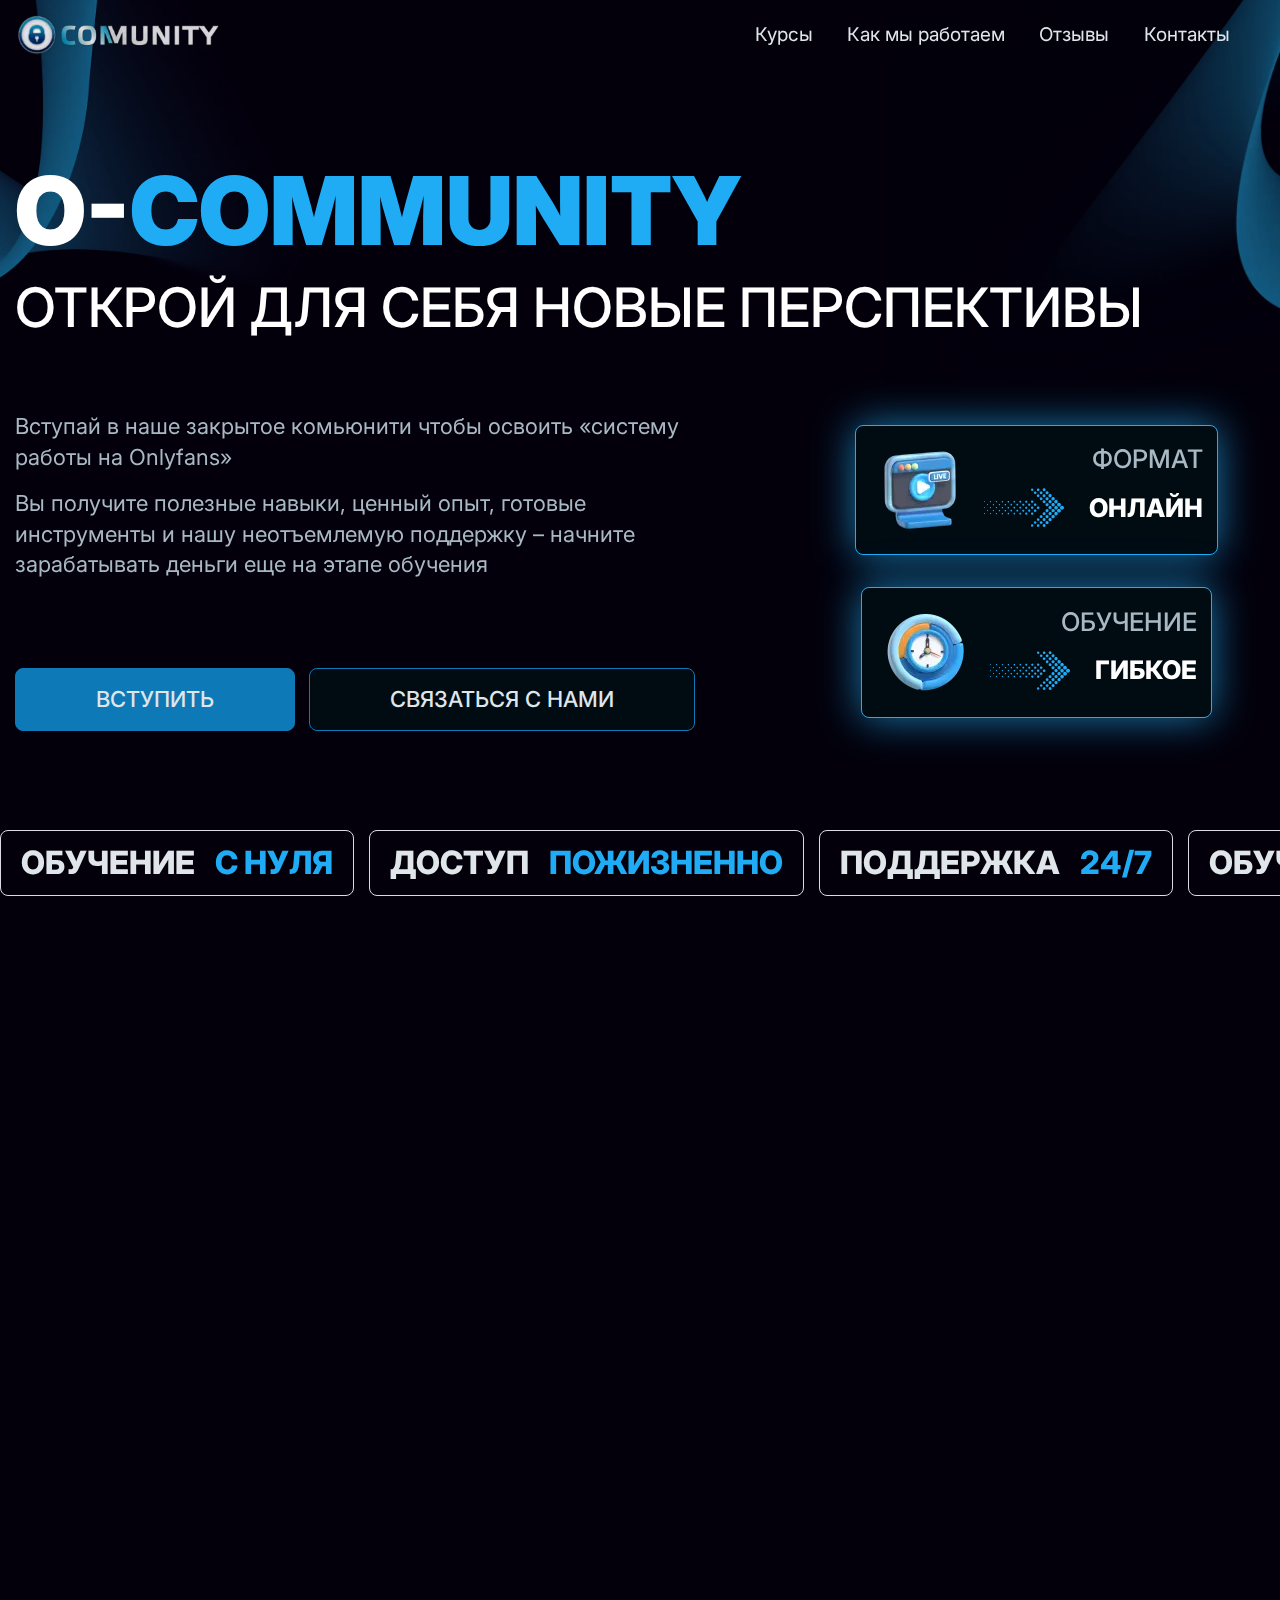
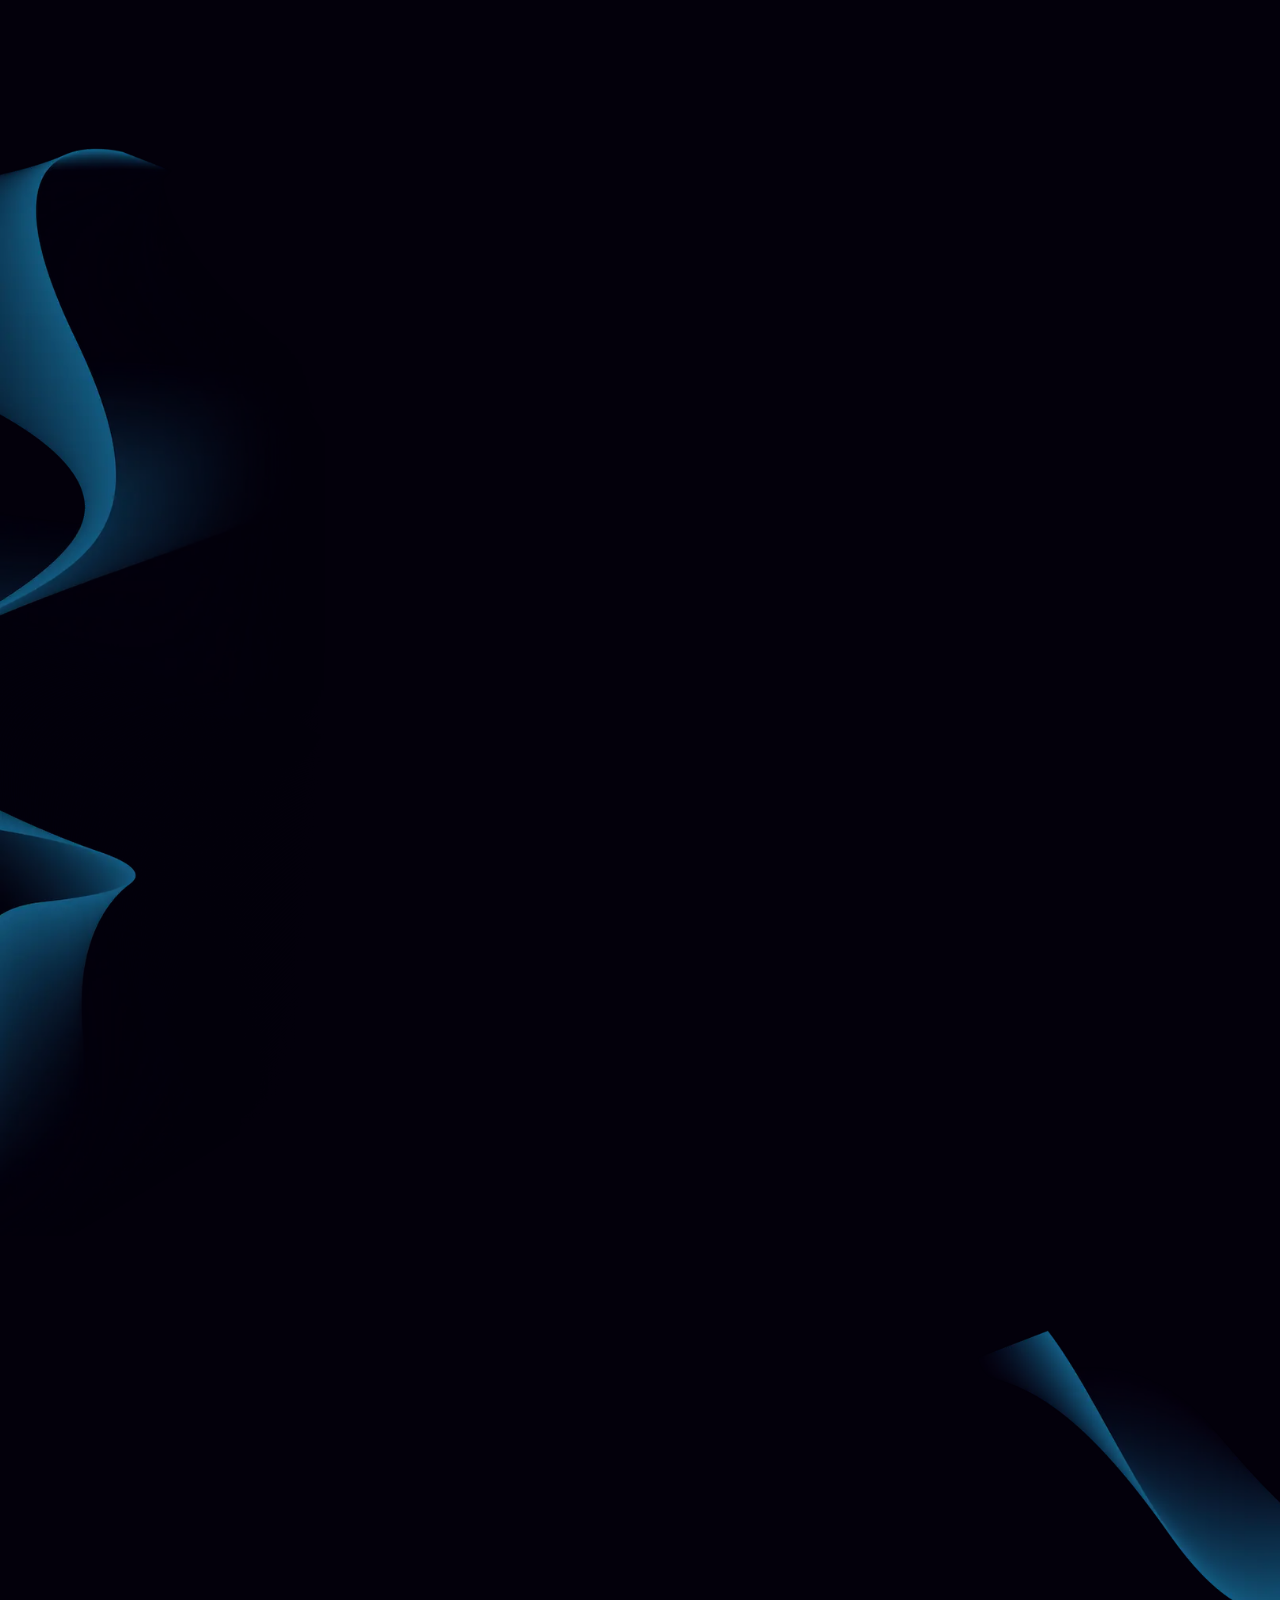
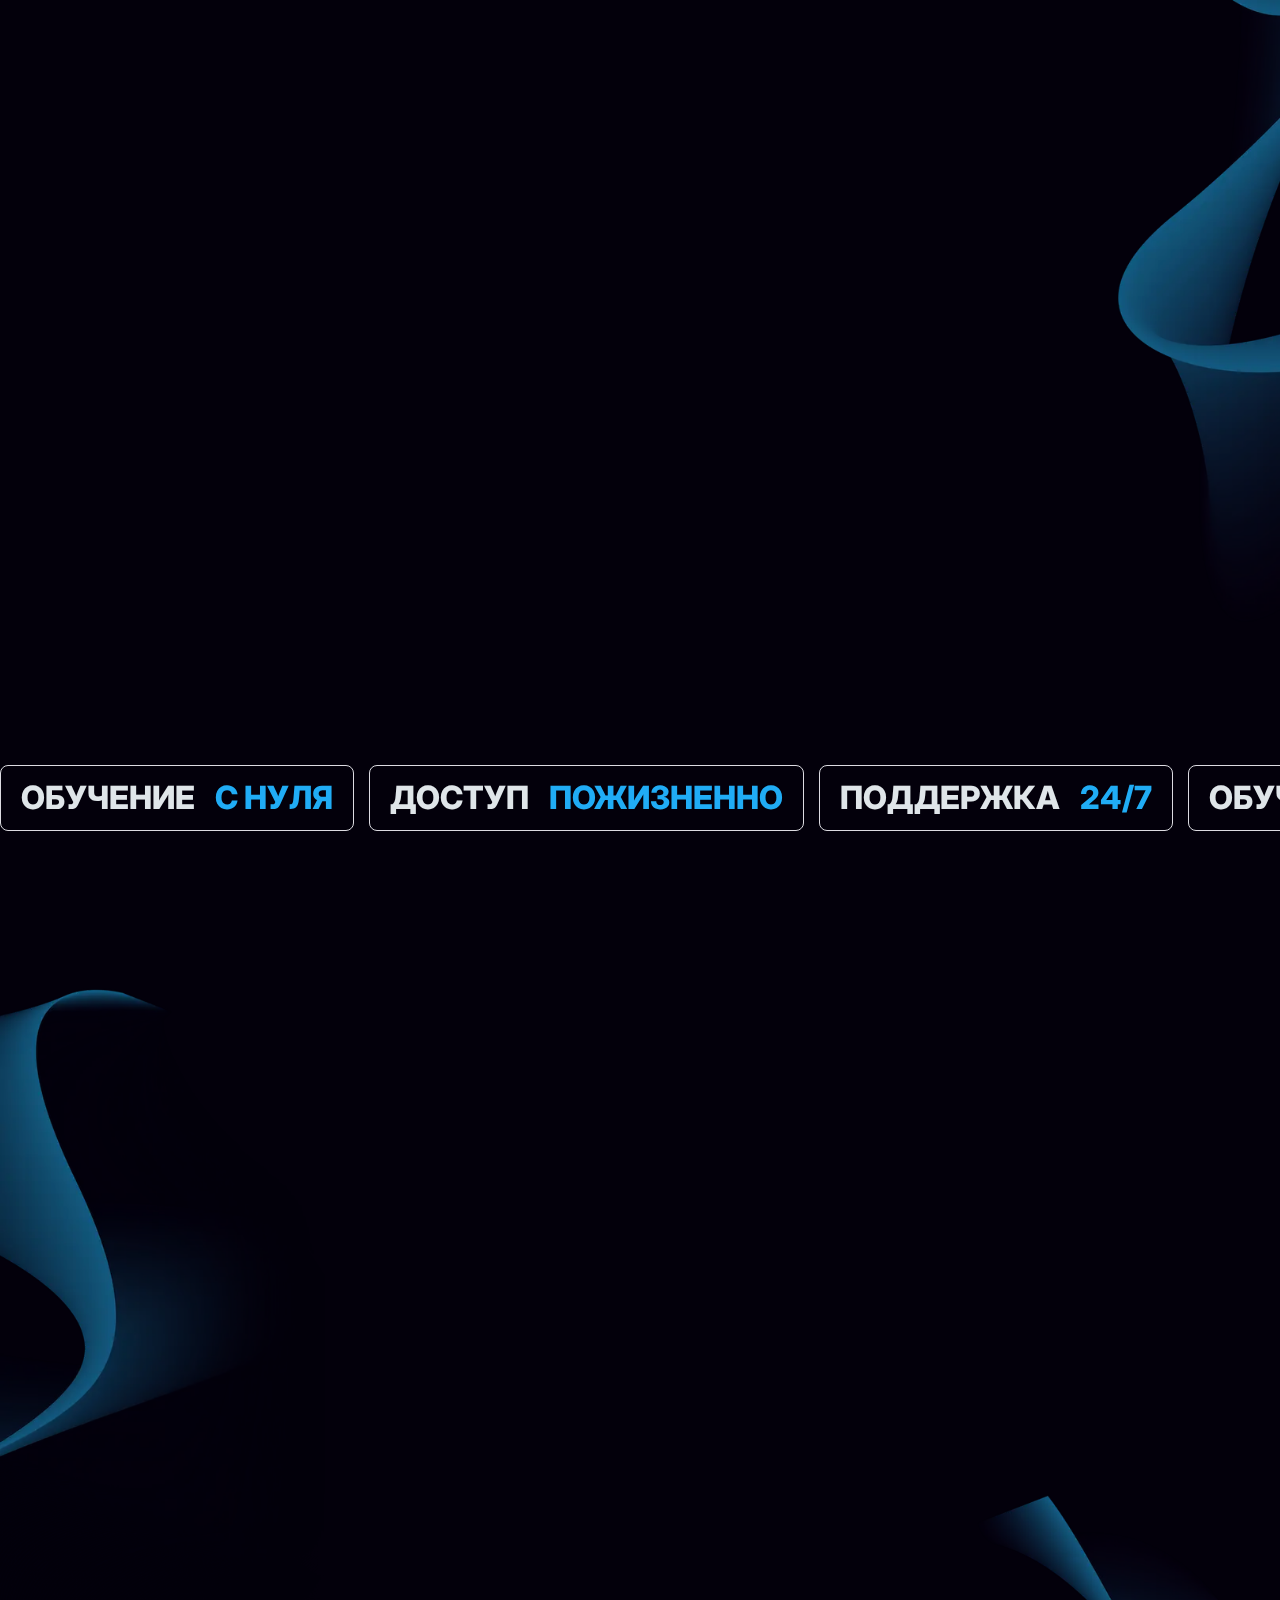
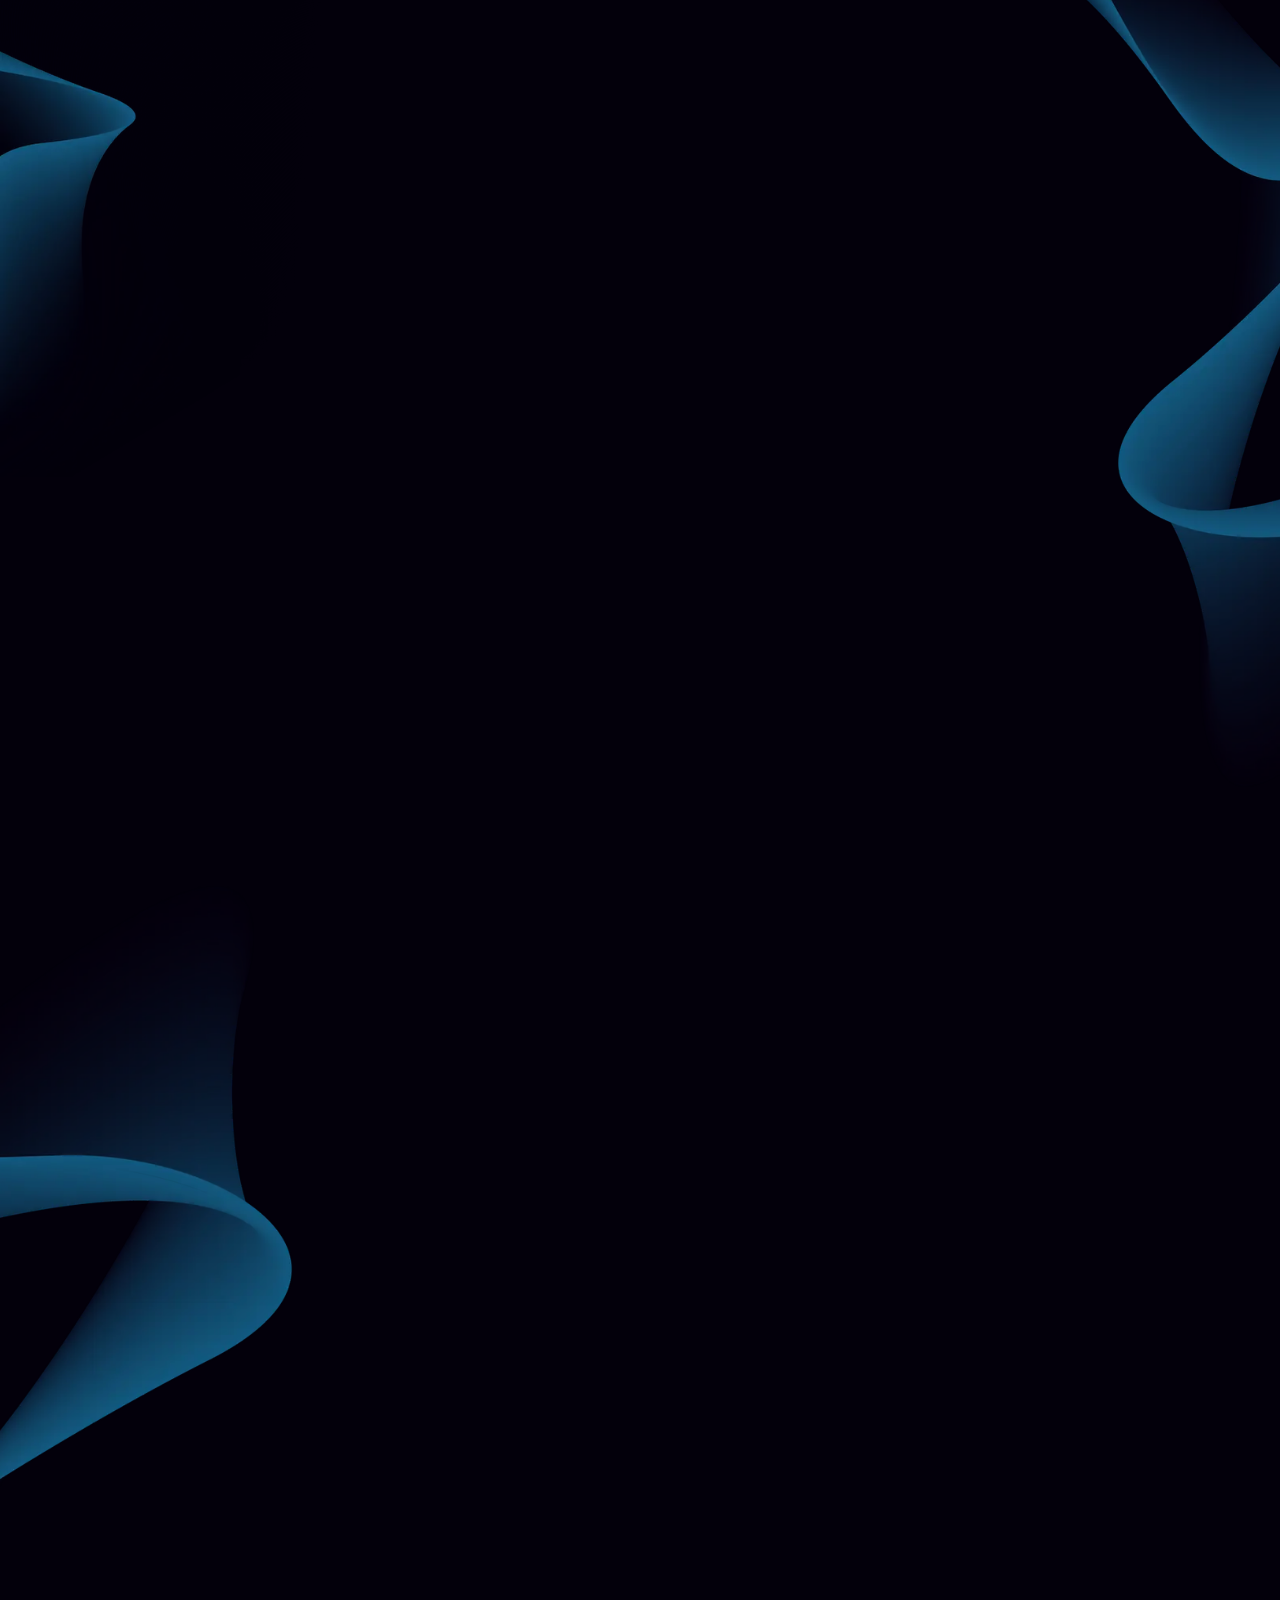
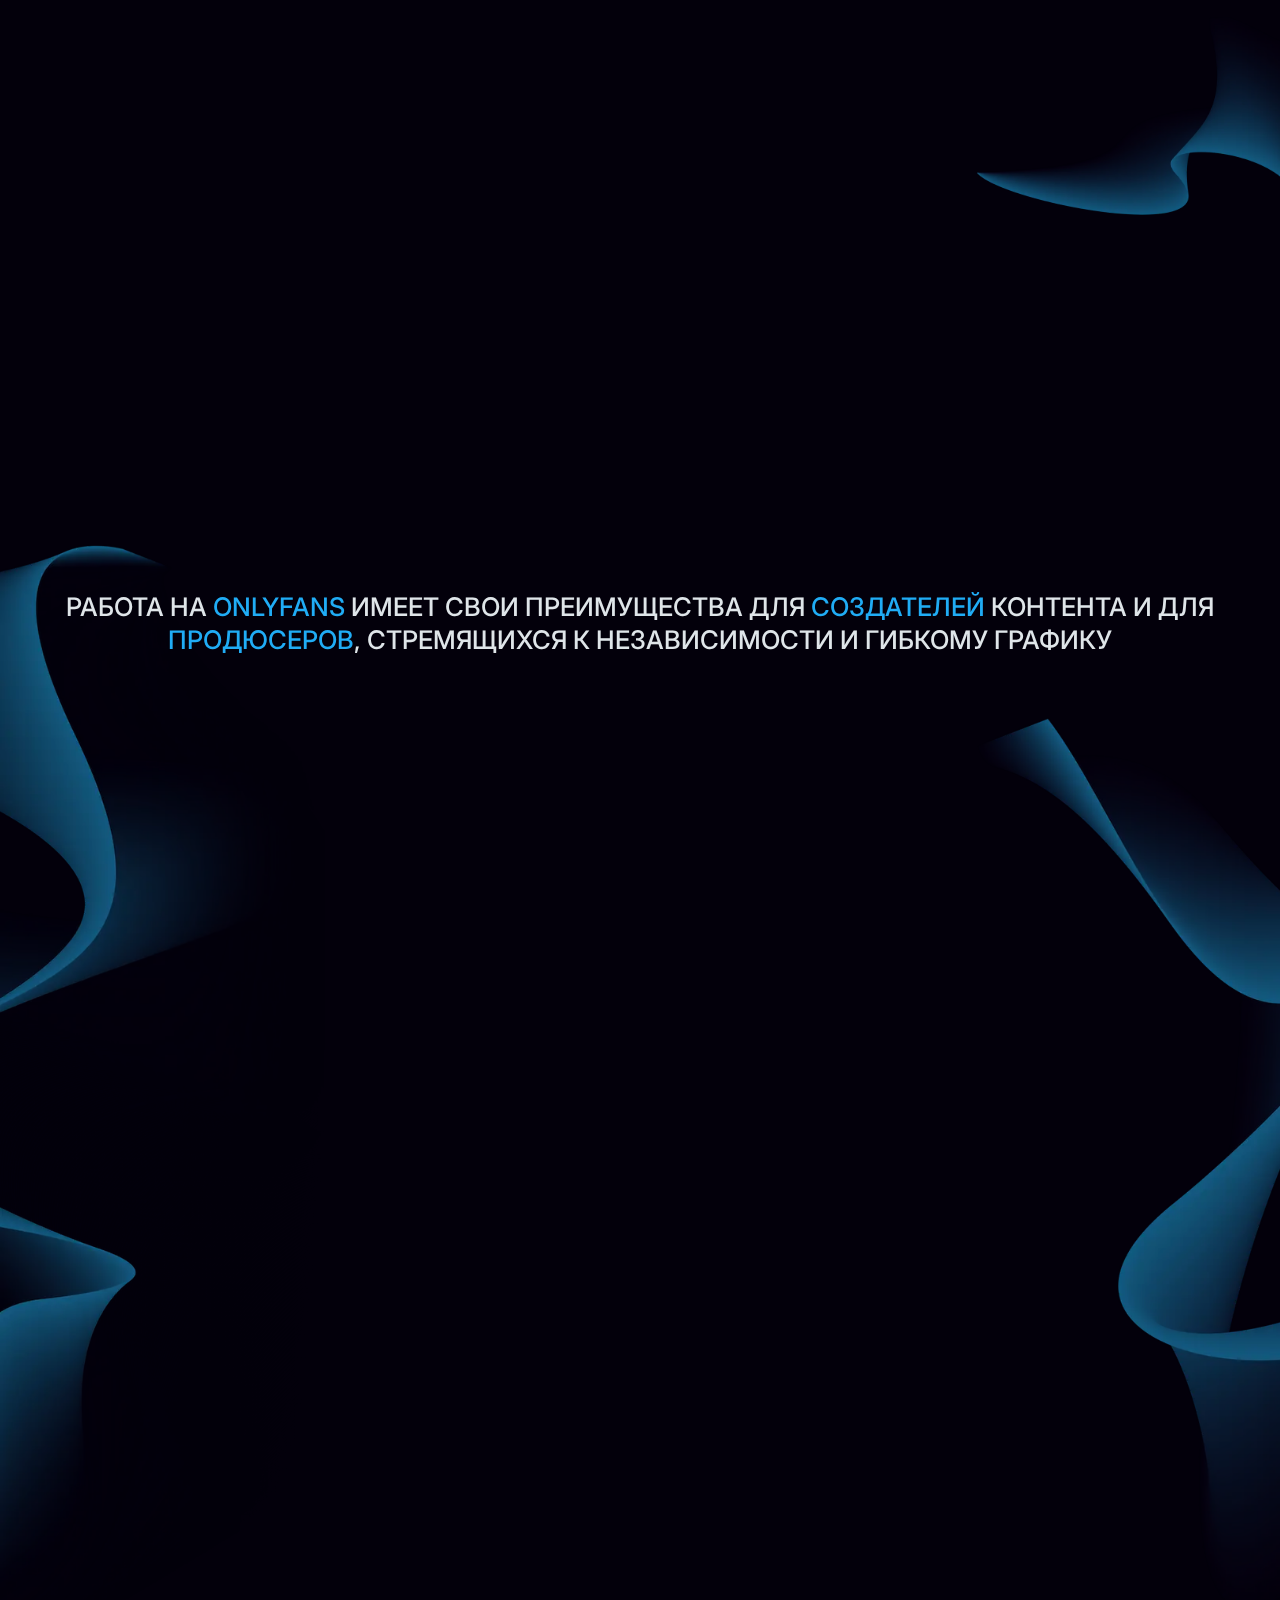
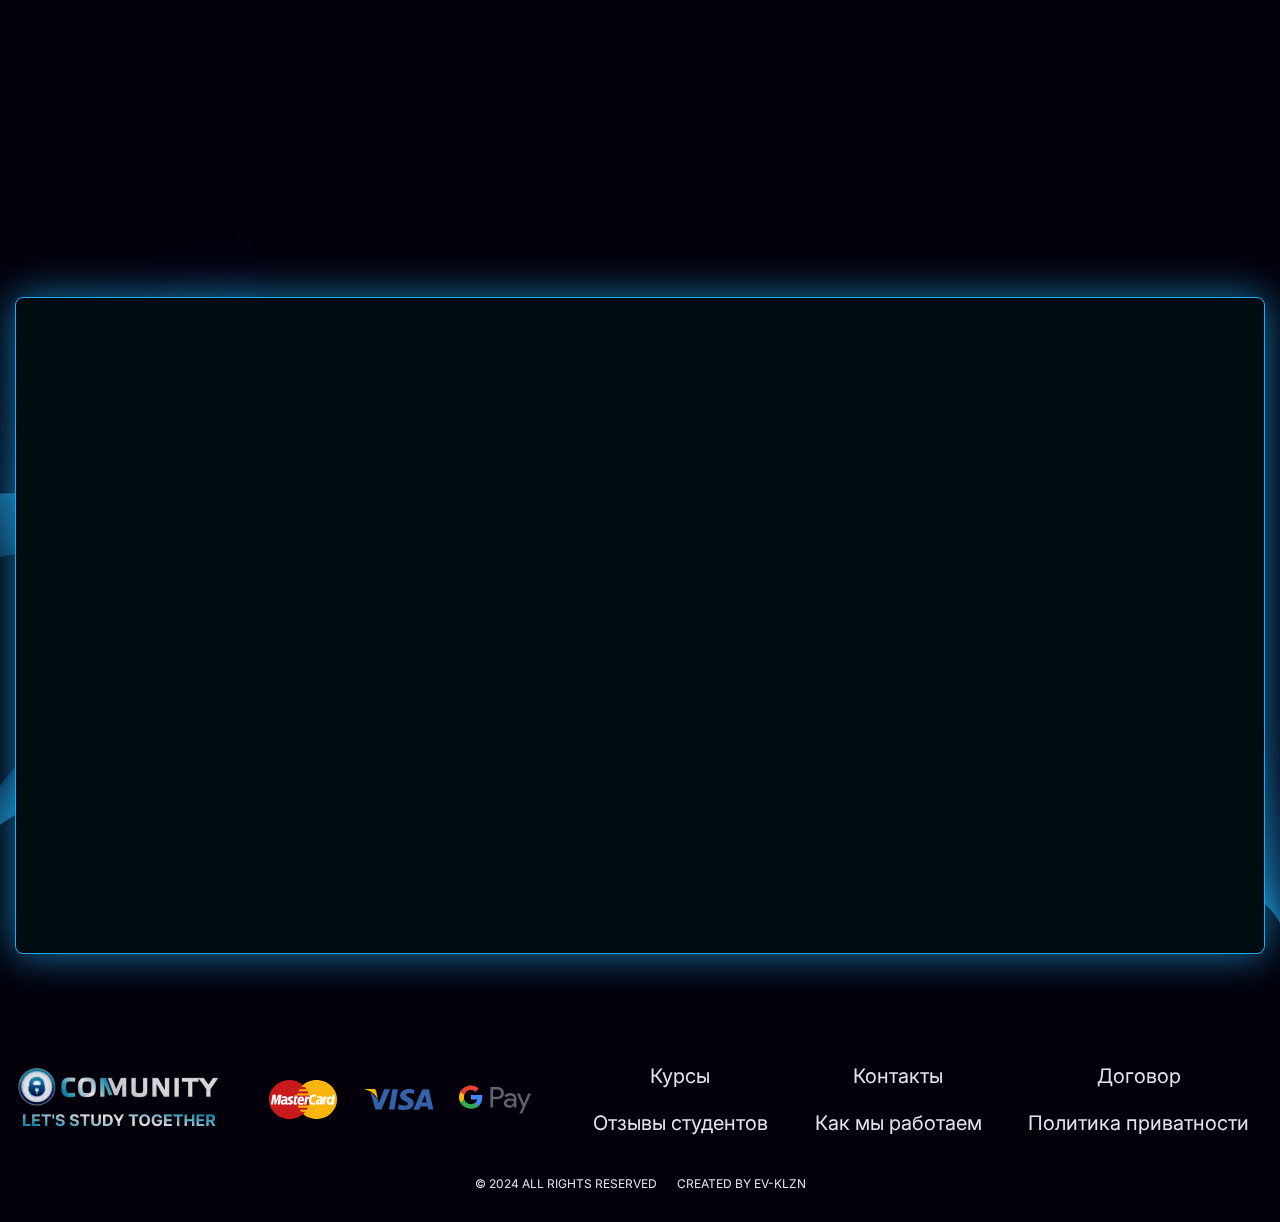
==== commit f7a69826: "save" ====
--- a/index.html
+++ b/index.html
@@ -4,7 +4,7 @@
 <head>
 	<title>O-COMMUNITY</title>
 	<meta charset="UTF-8" />
-	<link rel="stylesheet" href="css/style.min.css?_v=20241113112042" />
+	<link rel="stylesheet" href="css/style.min.css?_v=20241113113538" />
 	<meta name="robots" content="index, follow" />
 	<style>
 		body {
@@ -2356,9 +2356,9 @@
 								</div>
 								<div class="pay">
 									<!-- <a data-watch href="#" class="button button--pay">Купить</a> -->
-									<link href="https://api.cryptocloud.plus/static/pay_btn/css/app.css?_v=20241113112042" rel="stylesheet" />
-									<vue-widget shop_id="y5GzvGTTnSP0BCNz" api_key="eyJ0eXAiOiJKV1QiLCJhbGciOiJIUzI1NiJ9.eyJ1dWlkIjoiTWprMU1UYz0iLCJ0eXBlIjoicHJvamVjdCIsInYiOiI0YmU1Y2U1MmMzOGM3MDI0ZGRlY2I4YmQ2Yjc1N2QyN2JiOGNmYzEwNDY2ODI0YjNiODM2ODk3ZDlkYTdlNjU4IiwiZXhwIjo4ODEzMTM5NjE2MX0.YAEkQ46E0vYK_xd-be8QX3PQcalTtPxQmvS77PbNTbk" background="#fff" color="#0e79b7" border_color="#000" width="250px" currency="USD" amount="3" text_btn="Купить" order_id="YOUR_ORDER_ID"></vue-widget>
-									<script src="https://api.cryptocloud.plus/static/pay_btn/js/app.js?_v=20241113112042"></script>
+									<link href="https://api.cryptocloud.plus/static/pay_btn/css/app.css?_v=20241113113538" rel="stylesheet" />
+									<vue-widget shop_id="y5GzvGTTnSP0BCNz" api_key="eyJ0eXAiOiJKV1QiLCJhbGciOiJIUzI1NiJ9.eyJ1dWlkIjoiTWprMU1UYz0iLCJ0eXBlIjoicHJvamVjdCIsInYiOiI0YmU1Y2U1MmMzOGM3MDI0ZGRlY2I4YmQ2Yjc1N2QyN2JiOGNmYzEwNDY2ODI0YjNiODM2ODk3ZDlkYTdlNjU4IiwiZXhwIjo4ODEzMTM5NjE2MX0.YAEkQ46E0vYK_xd-be8QX3PQcalTtPxQmvS77PbNTbk" background="#fff" color="#0e79b7" border_color="#000" width="250px" currency="USD" amount="499" text_btn="Купить" order_id="YOUR_ORDER_ID"></vue-widget>
+									<script src="https://api.cryptocloud.plus/static/pay_btn/js/app.js?_v=20241113113538"></script>
 								</div>
 								<!-- <form
               method="POST"
@@ -2437,9 +2437,9 @@
 								</div>
 								<div class="pay">
 									<!-- <a data-watch href="#" class="button button--pay">Купить</a> -->
-									<link href="https://api.cryptocloud.plus/static/pay_btn/css/app.css?_v=20241113112042" rel="stylesheet" />
+									<link href="https://api.cryptocloud.plus/static/pay_btn/css/app.css?_v=20241113113538" rel="stylesheet" />
 									<vue-widget shop_id="y5GzvGTTnSP0BCNz" api_key="eyJ0eXAiOiJKV1QiLCJhbGciOiJIUzI1NiJ9.eyJ1dWlkIjoiTWprMU1UYz0iLCJ0eXBlIjoicHJvamVjdCIsInYiOiI0YmU1Y2U1MmMzOGM3MDI0ZGRlY2I4YmQ2Yjc1N2QyN2JiOGNmYzEwNDY2ODI0YjNiODM2ODk3ZDlkYTdlNjU4IiwiZXhwIjo4ODEzMTM5NjE2MX0.YAEkQ46E0vYK_xd-be8QX3PQcalTtPxQmvS77PbNTbk" background="#fff" color="#0e79b7" border_color="#000" width="250px" currency="USD" amount="999" text_btn="Купить" order_id="YOUR_ORDER_ID"></vue-widget>
-									<script src="https://api.cryptocloud.plus/static/pay_btn/js/app.js?_v=20241113112042"></script>
+									<script src="https://api.cryptocloud.plus/static/pay_btn/js/app.js?_v=20241113113538"></script>
 								</div>
 								<!-- <form
               method="POST"
@@ -2517,9 +2517,9 @@
 									и уточнят все дальшейшие действия
 								</div>
 								<div class="pay">
-									<link href="https://api.cryptocloud.plus/static/pay_btn/css/app.css?_v=20241113112042" rel="stylesheet" />
+									<link href="https://api.cryptocloud.plus/static/pay_btn/css/app.css?_v=20241113113538" rel="stylesheet" />
 									<vue-widget shop_id="y5GzvGTTnSP0BCNz" api_key="eyJ0eXAiOiJKV1QiLCJhbGciOiJIUzI1NiJ9.eyJ1dWlkIjoiTWprMU1UYz0iLCJ0eXBlIjoicHJvamVjdCIsInYiOiI0YmU1Y2U1MmMzOGM3MDI0ZGRlY2I4YmQ2Yjc1N2QyN2JiOGNmYzEwNDY2ODI0YjNiODM2ODk3ZDlkYTdlNjU4IiwiZXhwIjo4ODEzMTM5NjE2MX0.YAEkQ46E0vYK_xd-be8QX3PQcalTtPxQmvS77PbNTbk" background="#fff" color="#0e79b7" border_color="#000" width="250px" currency="USD" amount="1499" text_btn="Купить" order_id="YOUR_ORDER_ID"></vue-widget>
-									<script src="https://api.cryptocloud.plus/static/pay_btn/js/app.js?_v=20241113112042"></script>
+									<script src="https://api.cryptocloud.plus/static/pay_btn/js/app.js?_v=20241113113538"></script>
 									<!-- <a data-watch href="#" class="button button--pay">Купить</a> -->
 								</div>
 								<!-- <form
@@ -2579,7 +2579,7 @@
 			</div>
 		</div>
 	</div>
-	<script src="js/app.min.js?_v=20241113112042"></script>
+	<script src="js/app.min.js?_v=20241113113538"></script>
 </body>
 
 </html>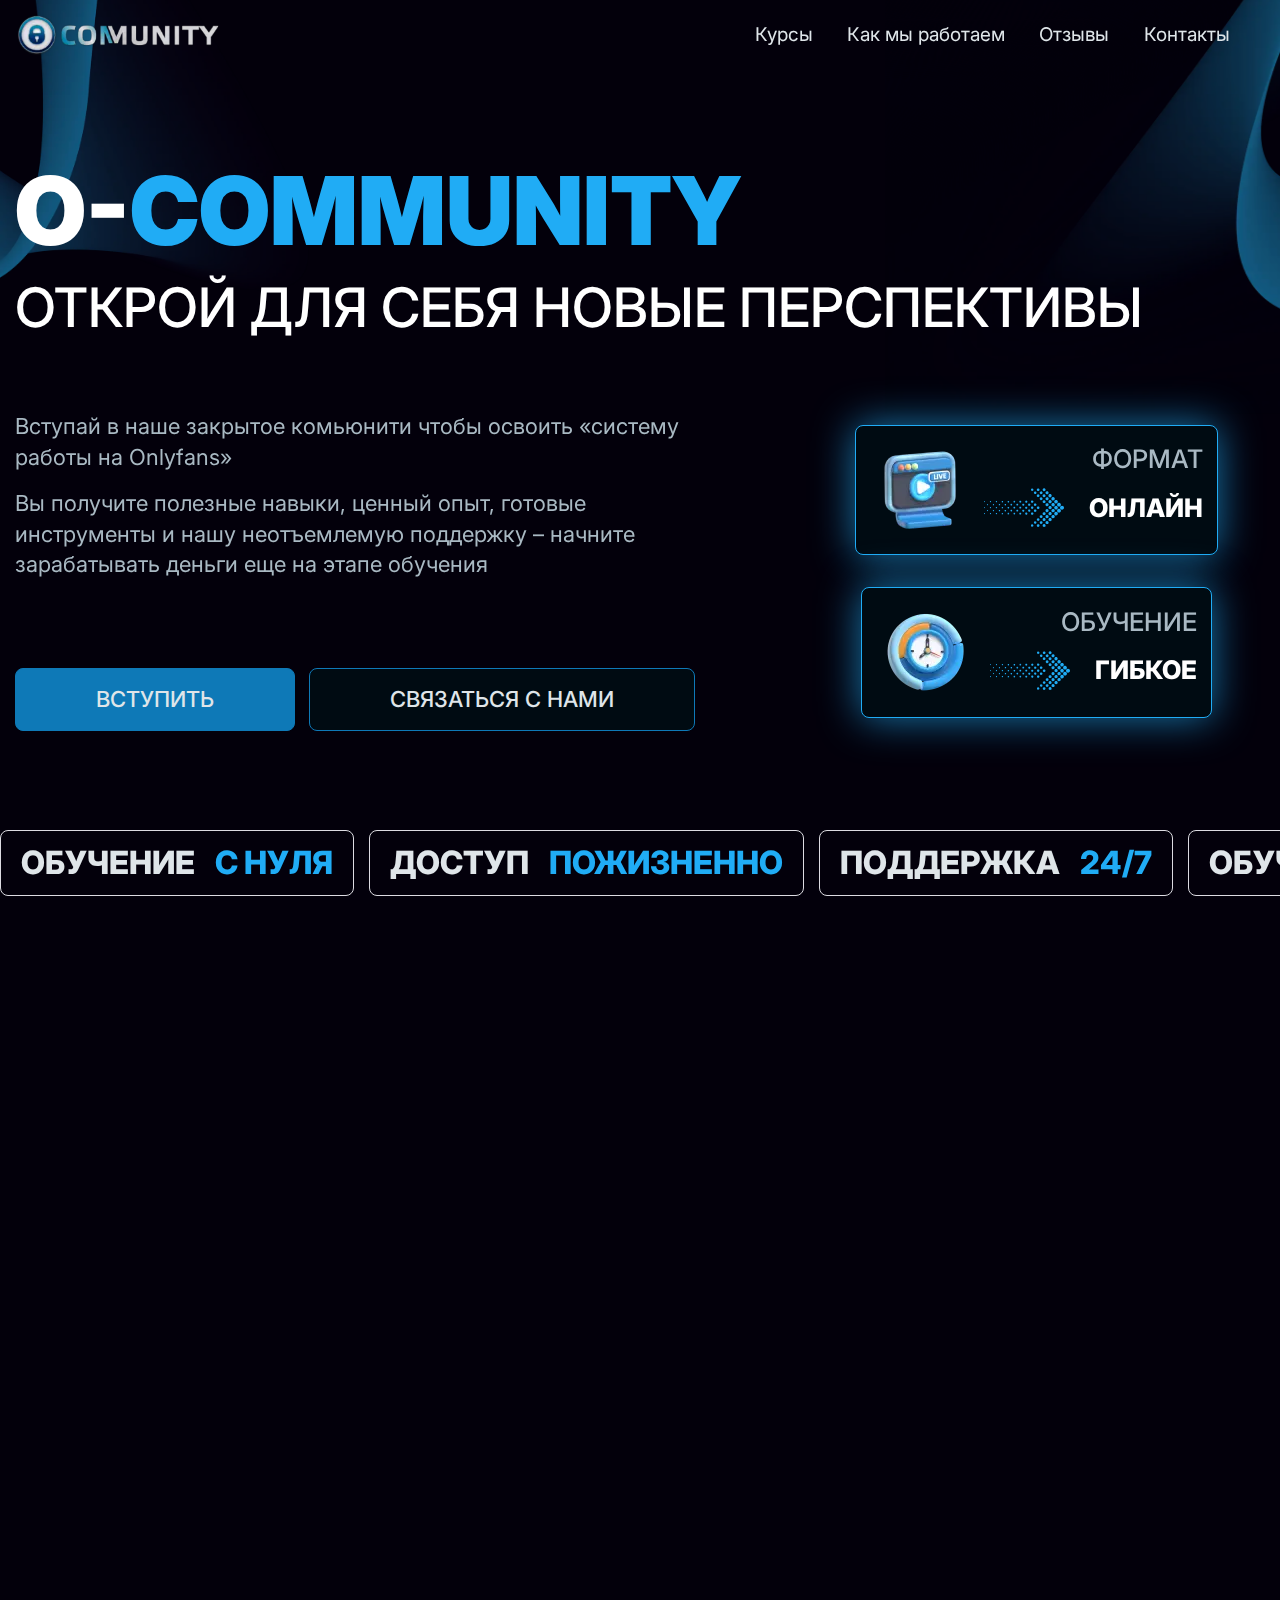
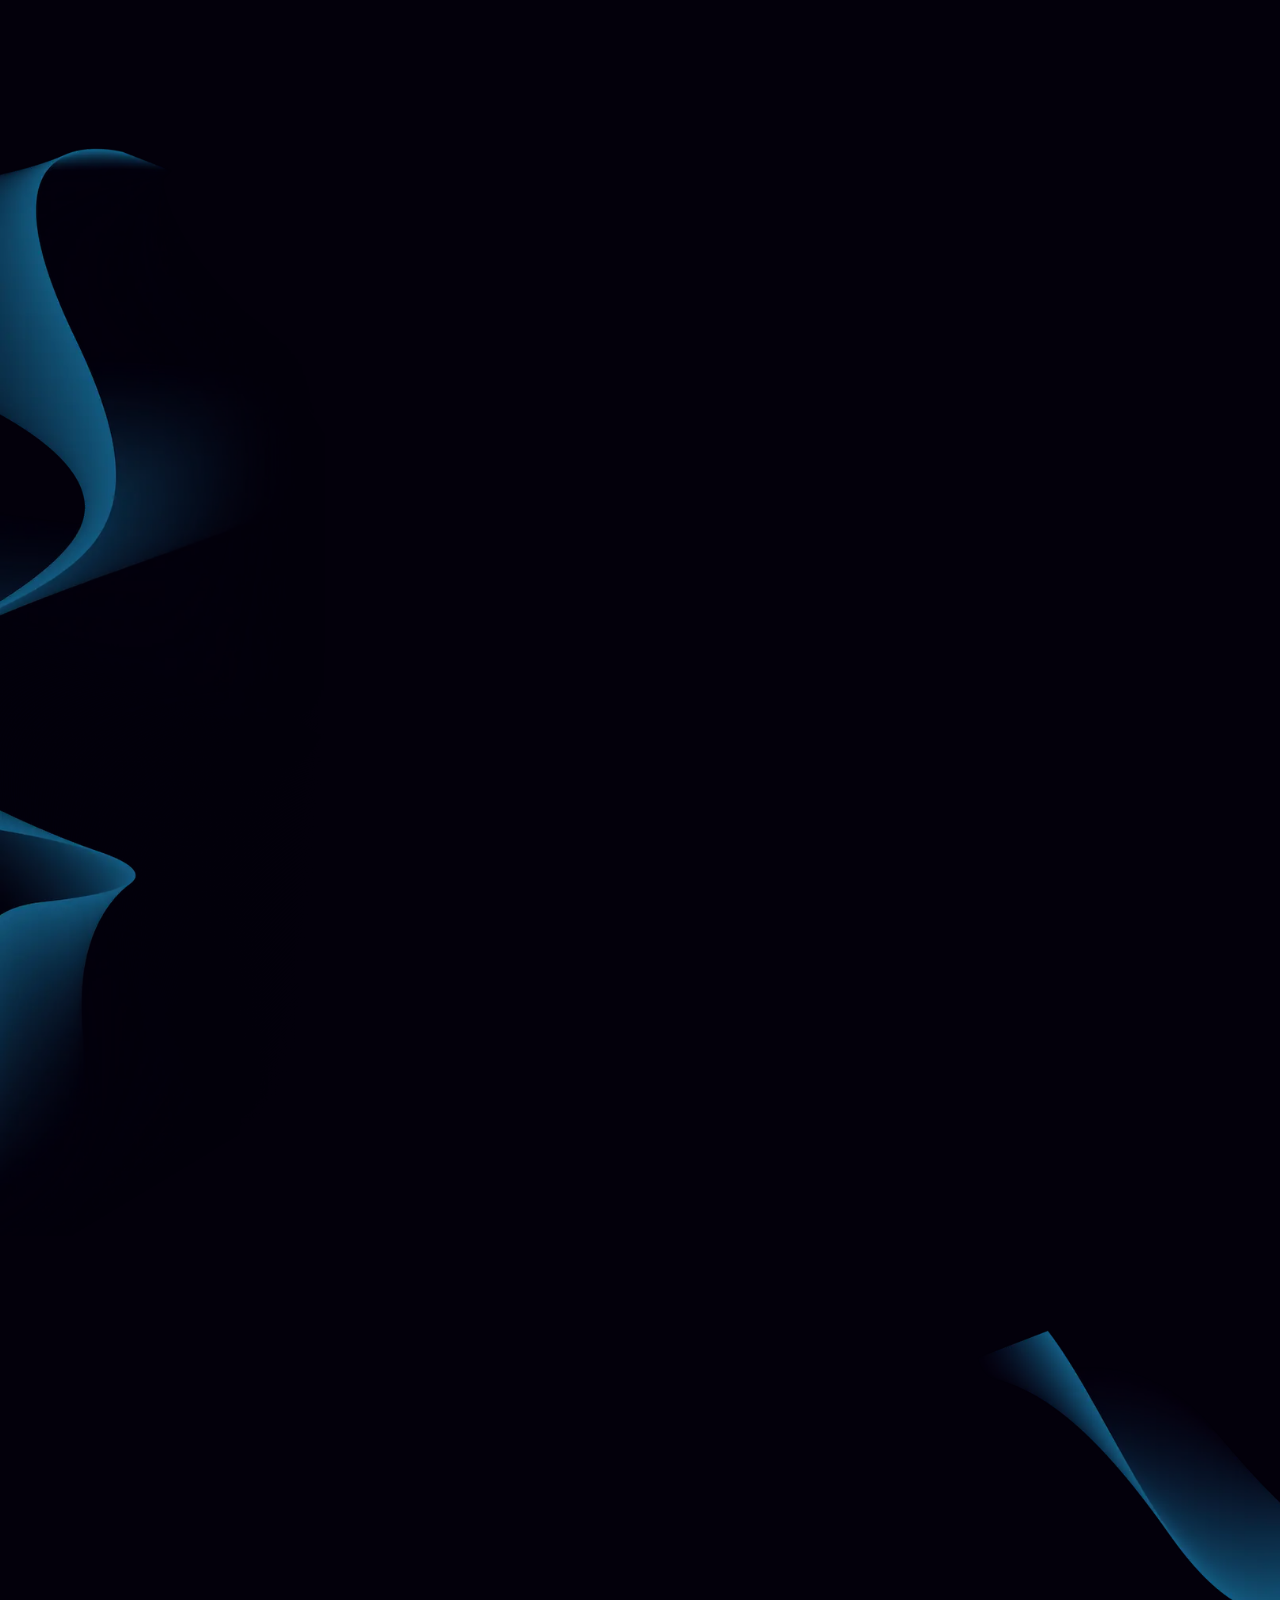
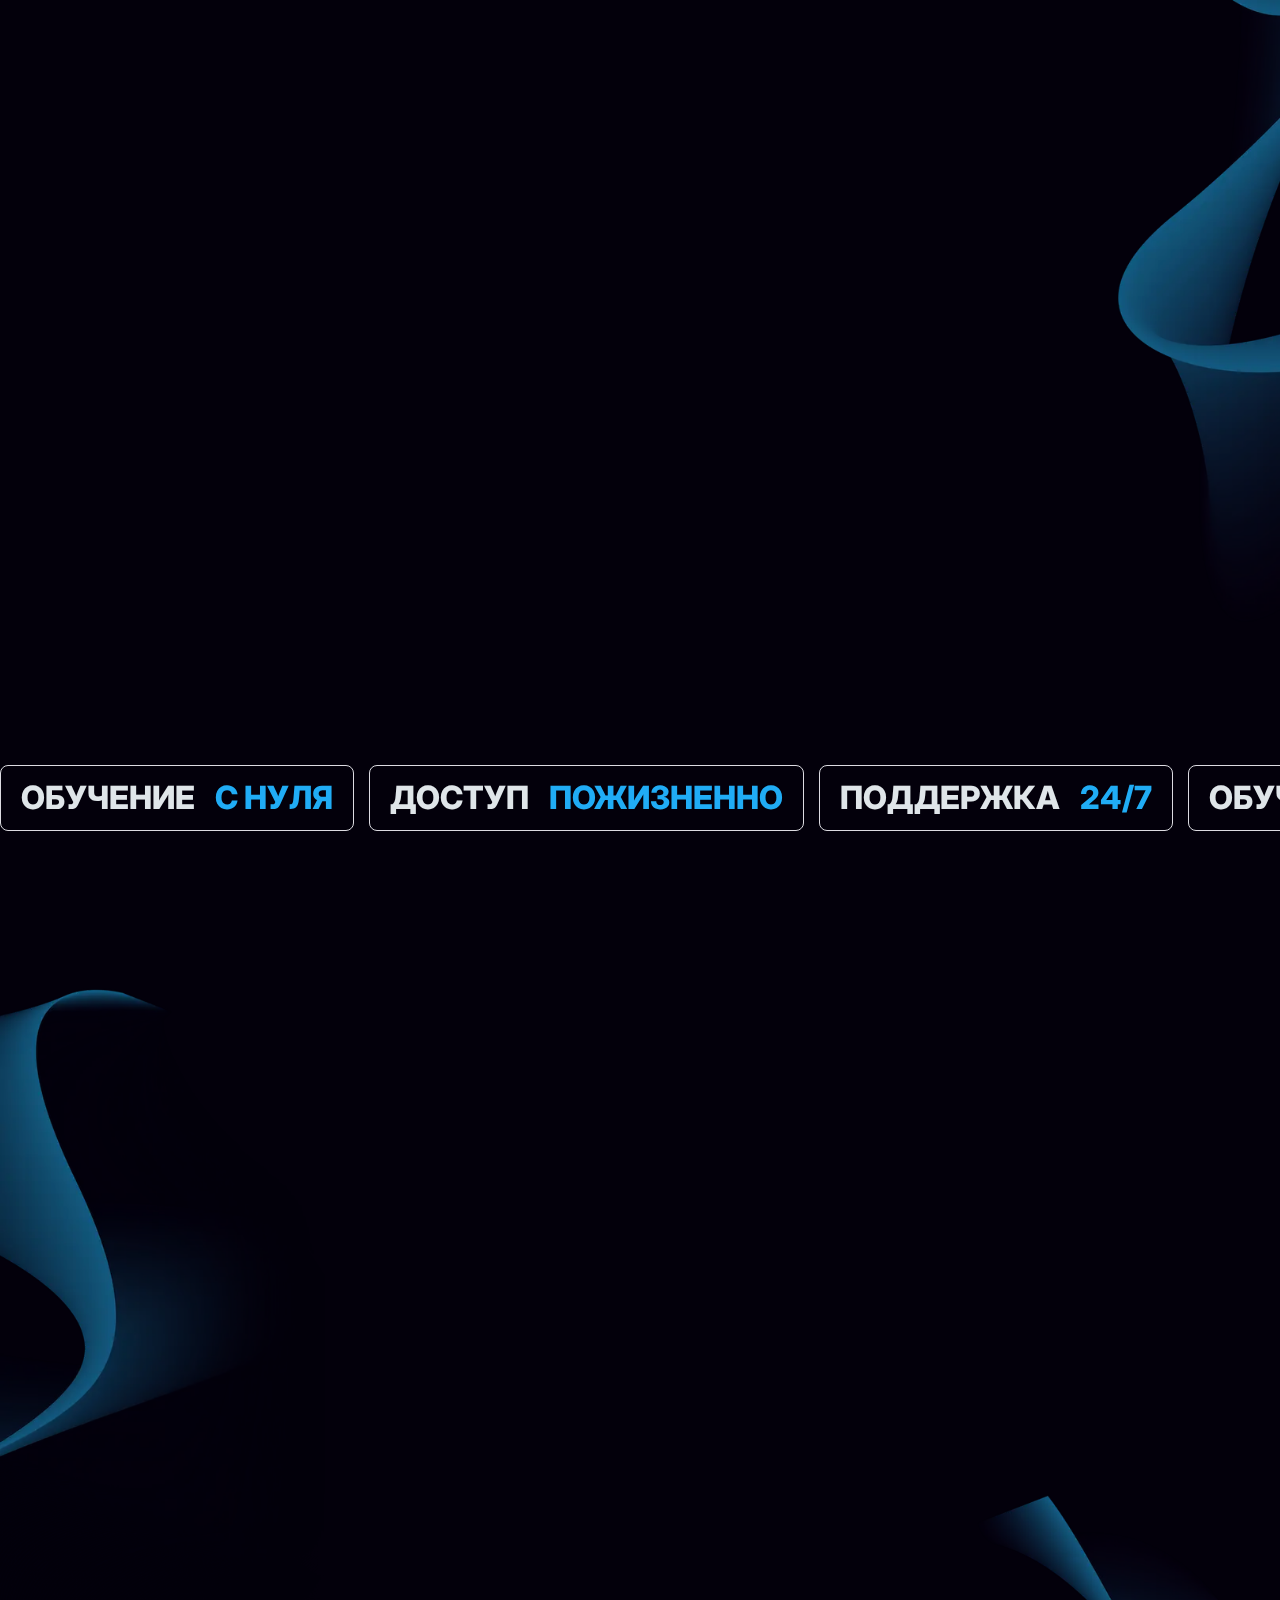
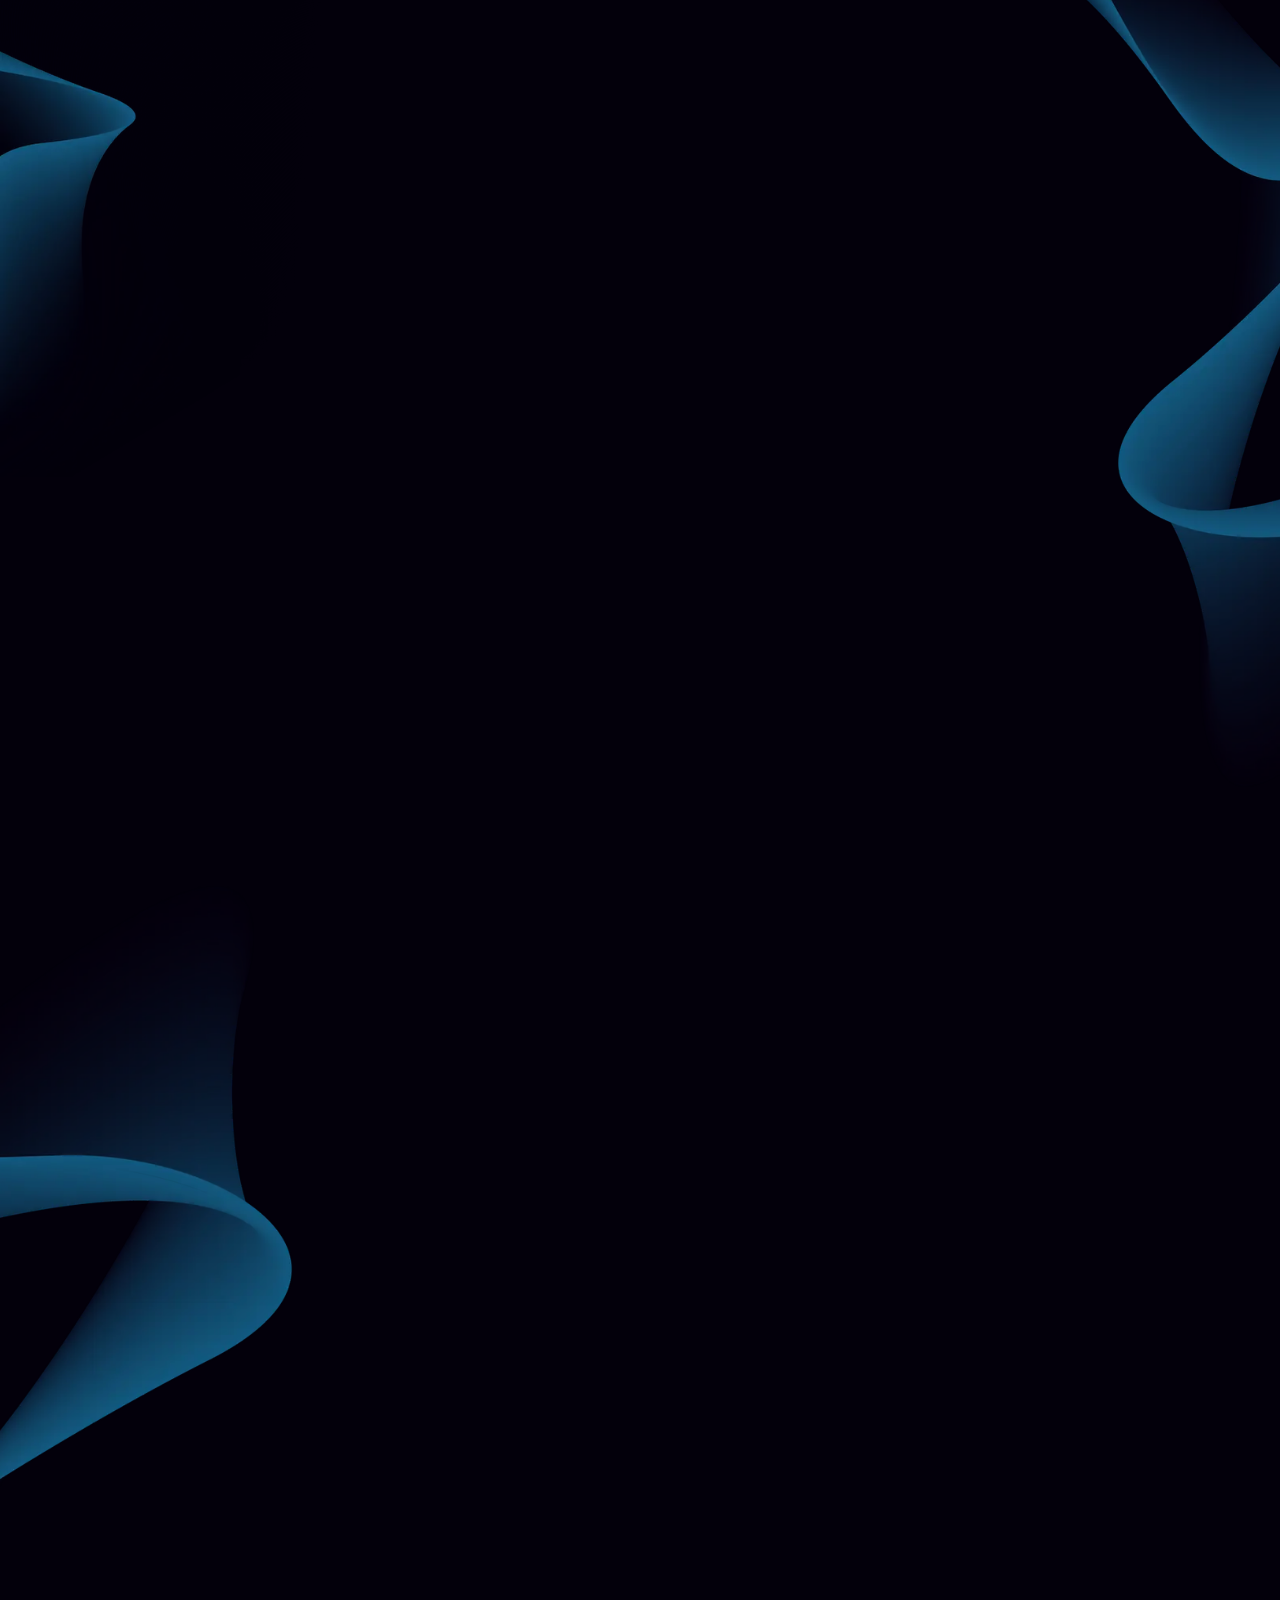
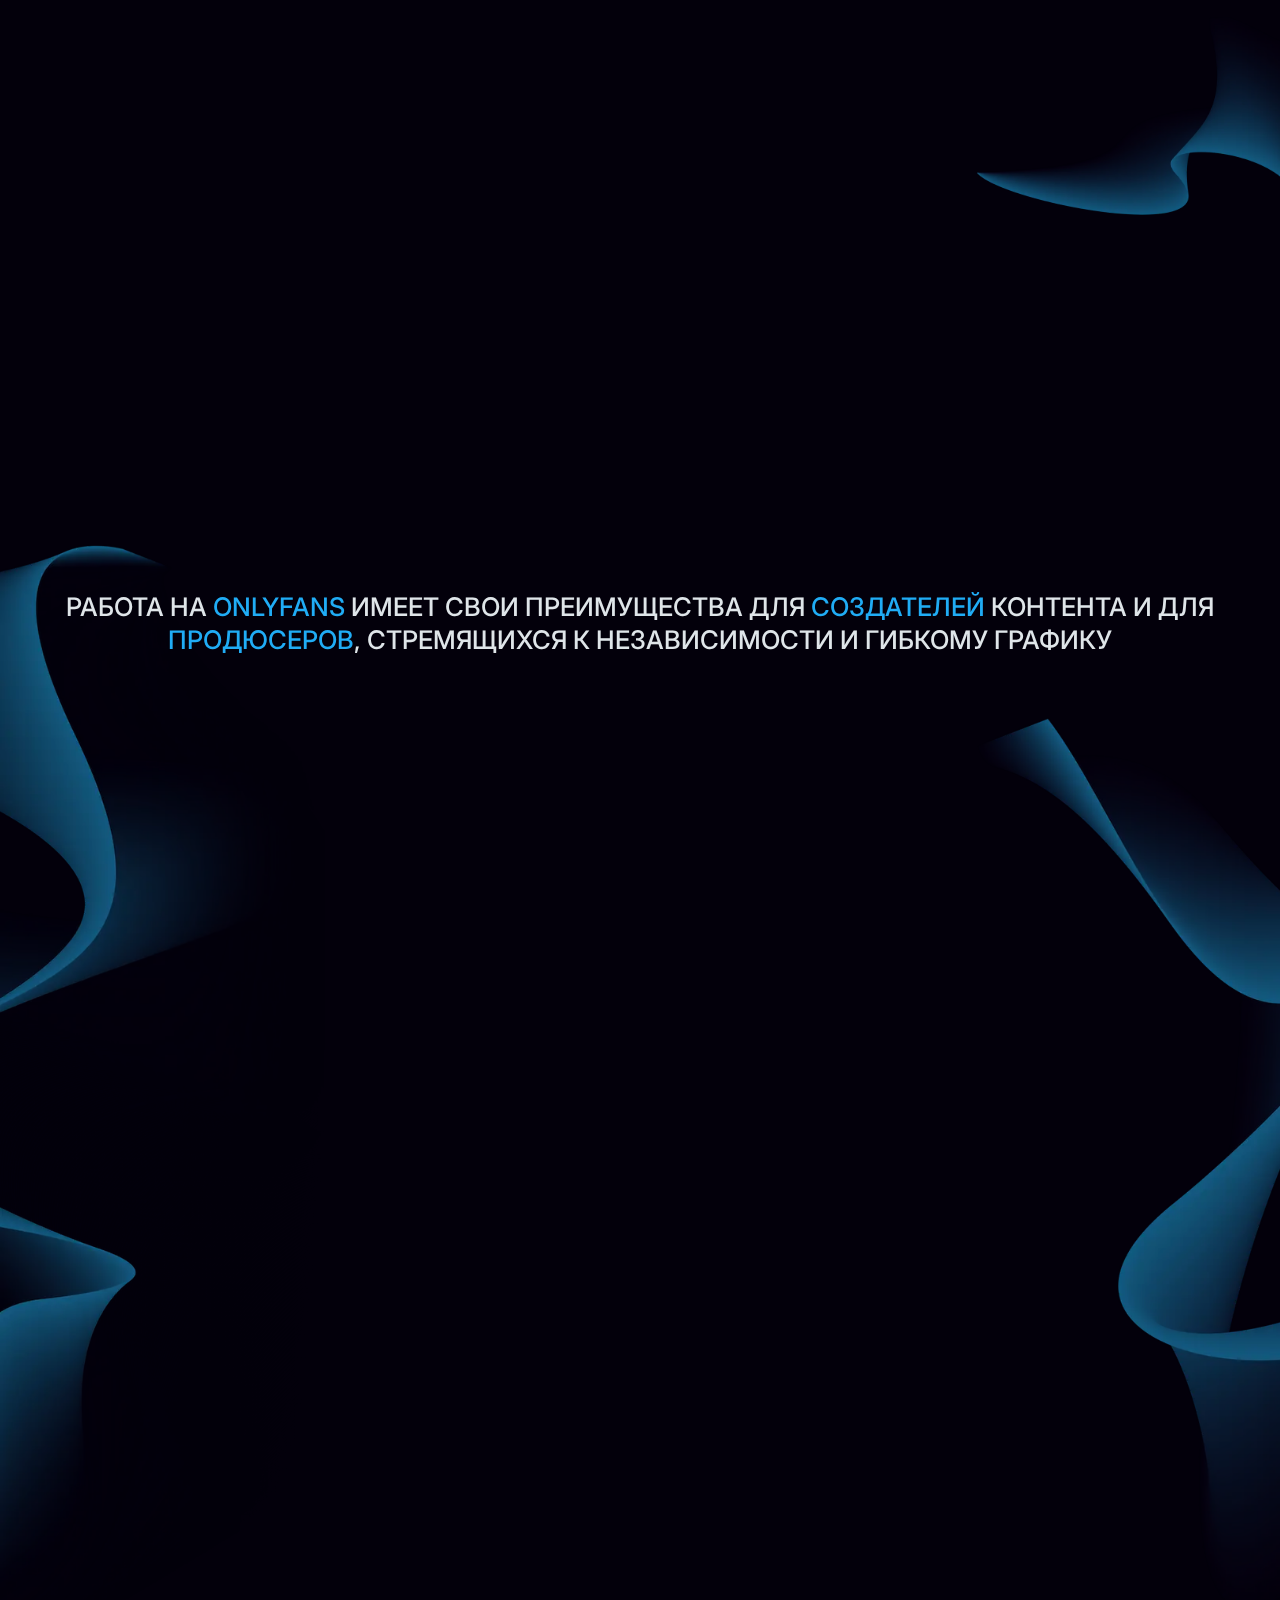
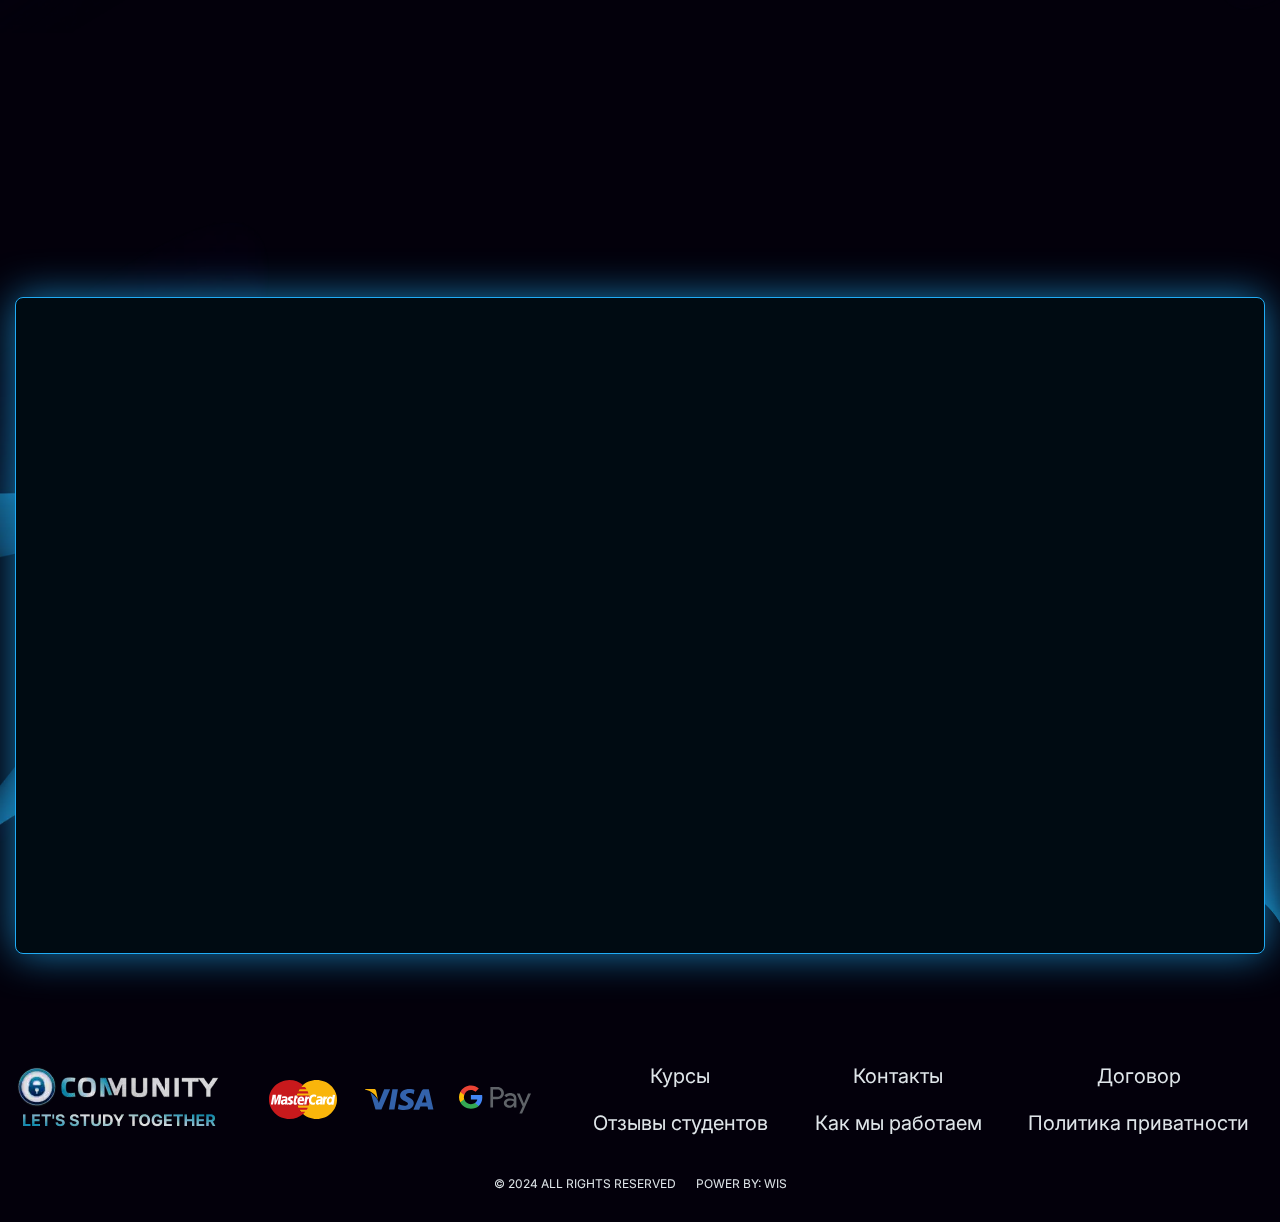
==== commit e1009305: "save" ====
--- a/index.html
+++ b/index.html
@@ -4,7 +4,7 @@
 <head>
 	<title>O-COMMUNITY</title>
 	<meta charset="UTF-8" />
-	<link rel="stylesheet" href="css/style.min.css?_v=20241113113538" />
+	<link rel="stylesheet" href="css/style.min.css?_v=20241119103507" />
 	<meta name="robots" content="index, follow" />
 	<style>
 		body {
@@ -1556,7 +1556,7 @@
 				</div>
 				<div class="footer__copy">
 					<div class="footer__copy-ars">© 2024 All rights reserved</div>
-					<a target="_blank" class="footer__copy-link" href="https://ev-klzn.com/">created by ev-klzn
+					<a target="_blank" class="footer__copy-link" href="https://webintersol.com/">Power by: WIS
 					</a>
 				</div>
 			</div>
@@ -2356,9 +2356,9 @@
 								</div>
 								<div class="pay">
 									<!-- <a data-watch href="#" class="button button--pay">Купить</a> -->
-									<link href="https://api.cryptocloud.plus/static/pay_btn/css/app.css?_v=20241113113538" rel="stylesheet" />
+									<link href="https://api.cryptocloud.plus/static/pay_btn/css/app.css?_v=20241119103507" rel="stylesheet" />
 									<vue-widget shop_id="y5GzvGTTnSP0BCNz" api_key="eyJ0eXAiOiJKV1QiLCJhbGciOiJIUzI1NiJ9.eyJ1dWlkIjoiTWprMU1UYz0iLCJ0eXBlIjoicHJvamVjdCIsInYiOiI0YmU1Y2U1MmMzOGM3MDI0ZGRlY2I4YmQ2Yjc1N2QyN2JiOGNmYzEwNDY2ODI0YjNiODM2ODk3ZDlkYTdlNjU4IiwiZXhwIjo4ODEzMTM5NjE2MX0.YAEkQ46E0vYK_xd-be8QX3PQcalTtPxQmvS77PbNTbk" background="#fff" color="#0e79b7" border_color="#000" width="250px" currency="USD" amount="499" text_btn="Купить" order_id="YOUR_ORDER_ID"></vue-widget>
-									<script src="https://api.cryptocloud.plus/static/pay_btn/js/app.js?_v=20241113113538"></script>
+									<script src="https://api.cryptocloud.plus/static/pay_btn/js/app.js?_v=20241119103507"></script>
 								</div>
 								<!-- <form
               method="POST"
@@ -2437,9 +2437,9 @@
 								</div>
 								<div class="pay">
 									<!-- <a data-watch href="#" class="button button--pay">Купить</a> -->
-									<link href="https://api.cryptocloud.plus/static/pay_btn/css/app.css?_v=20241113113538" rel="stylesheet" />
+									<link href="https://api.cryptocloud.plus/static/pay_btn/css/app.css?_v=20241119103507" rel="stylesheet" />
 									<vue-widget shop_id="y5GzvGTTnSP0BCNz" api_key="eyJ0eXAiOiJKV1QiLCJhbGciOiJIUzI1NiJ9.eyJ1dWlkIjoiTWprMU1UYz0iLCJ0eXBlIjoicHJvamVjdCIsInYiOiI0YmU1Y2U1MmMzOGM3MDI0ZGRlY2I4YmQ2Yjc1N2QyN2JiOGNmYzEwNDY2ODI0YjNiODM2ODk3ZDlkYTdlNjU4IiwiZXhwIjo4ODEzMTM5NjE2MX0.YAEkQ46E0vYK_xd-be8QX3PQcalTtPxQmvS77PbNTbk" background="#fff" color="#0e79b7" border_color="#000" width="250px" currency="USD" amount="999" text_btn="Купить" order_id="YOUR_ORDER_ID"></vue-widget>
-									<script src="https://api.cryptocloud.plus/static/pay_btn/js/app.js?_v=20241113113538"></script>
+									<script src="https://api.cryptocloud.plus/static/pay_btn/js/app.js?_v=20241119103507"></script>
 								</div>
 								<!-- <form
               method="POST"
@@ -2517,9 +2517,9 @@
 									и уточнят все дальшейшие действия
 								</div>
 								<div class="pay">
-									<link href="https://api.cryptocloud.plus/static/pay_btn/css/app.css?_v=20241113113538" rel="stylesheet" />
+									<link href="https://api.cryptocloud.plus/static/pay_btn/css/app.css?_v=20241119103507" rel="stylesheet" />
 									<vue-widget shop_id="y5GzvGTTnSP0BCNz" api_key="eyJ0eXAiOiJKV1QiLCJhbGciOiJIUzI1NiJ9.eyJ1dWlkIjoiTWprMU1UYz0iLCJ0eXBlIjoicHJvamVjdCIsInYiOiI0YmU1Y2U1MmMzOGM3MDI0ZGRlY2I4YmQ2Yjc1N2QyN2JiOGNmYzEwNDY2ODI0YjNiODM2ODk3ZDlkYTdlNjU4IiwiZXhwIjo4ODEzMTM5NjE2MX0.YAEkQ46E0vYK_xd-be8QX3PQcalTtPxQmvS77PbNTbk" background="#fff" color="#0e79b7" border_color="#000" width="250px" currency="USD" amount="1499" text_btn="Купить" order_id="YOUR_ORDER_ID"></vue-widget>
-									<script src="https://api.cryptocloud.plus/static/pay_btn/js/app.js?_v=20241113113538"></script>
+									<script src="https://api.cryptocloud.plus/static/pay_btn/js/app.js?_v=20241119103507"></script>
 									<!-- <a data-watch href="#" class="button button--pay">Купить</a> -->
 								</div>
 								<!-- <form
@@ -2579,7 +2579,7 @@
 			</div>
 		</div>
 	</div>
-	<script src="js/app.min.js?_v=20241113113538"></script>
+	<script src="js/app.min.js?_v=20241119103507"></script>
 </body>
 
 </html>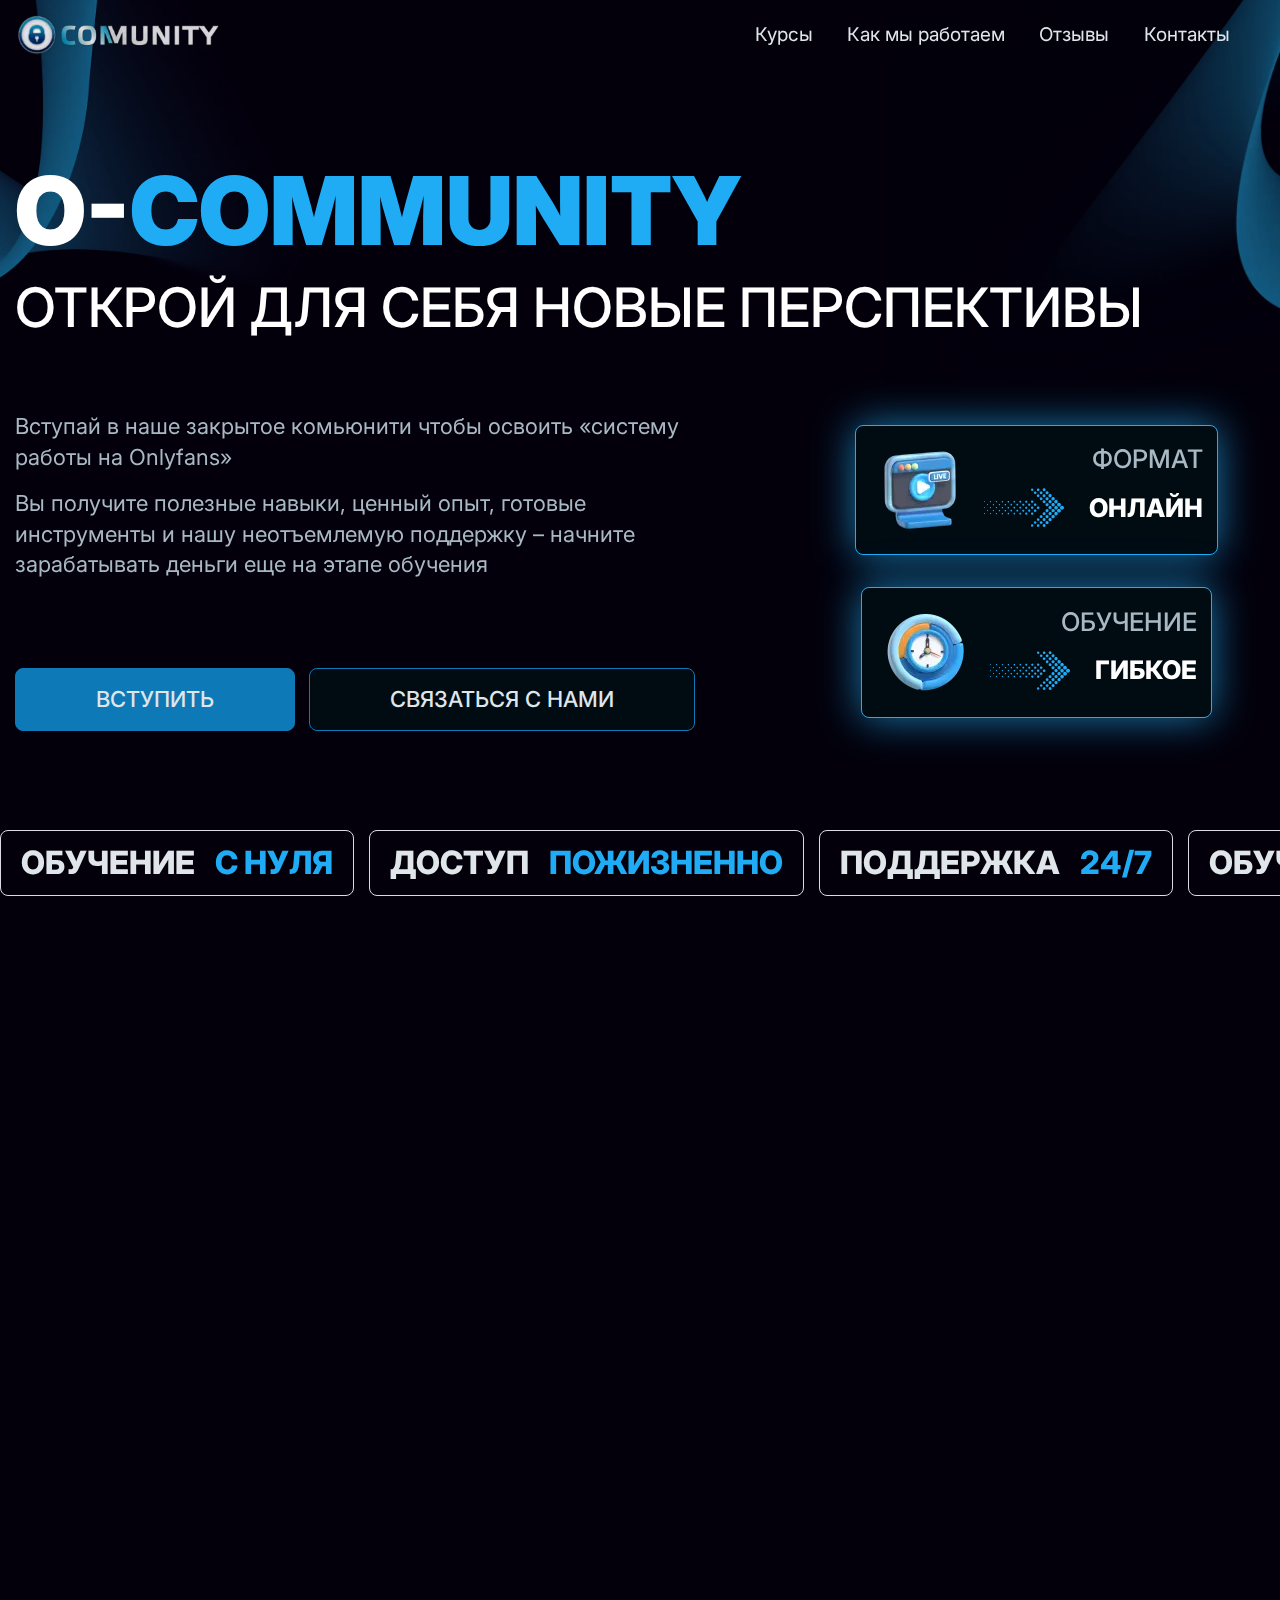
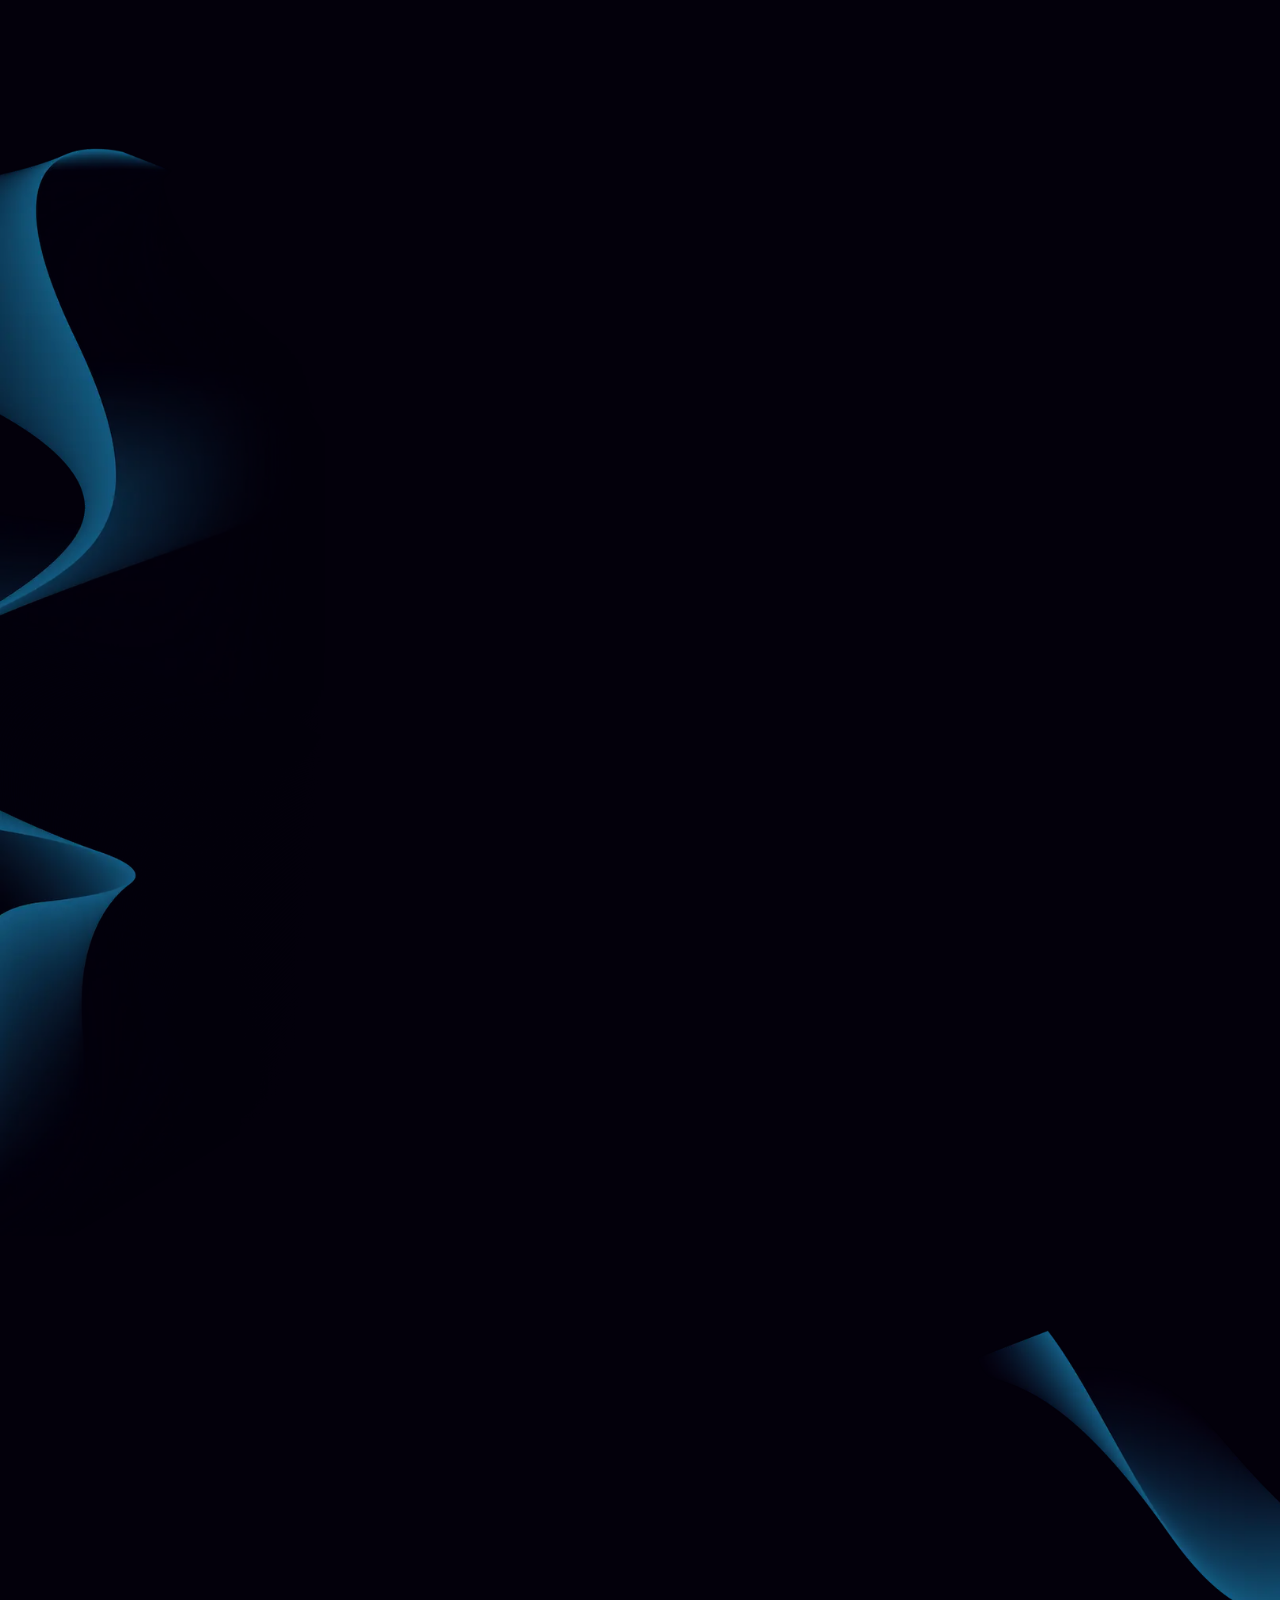
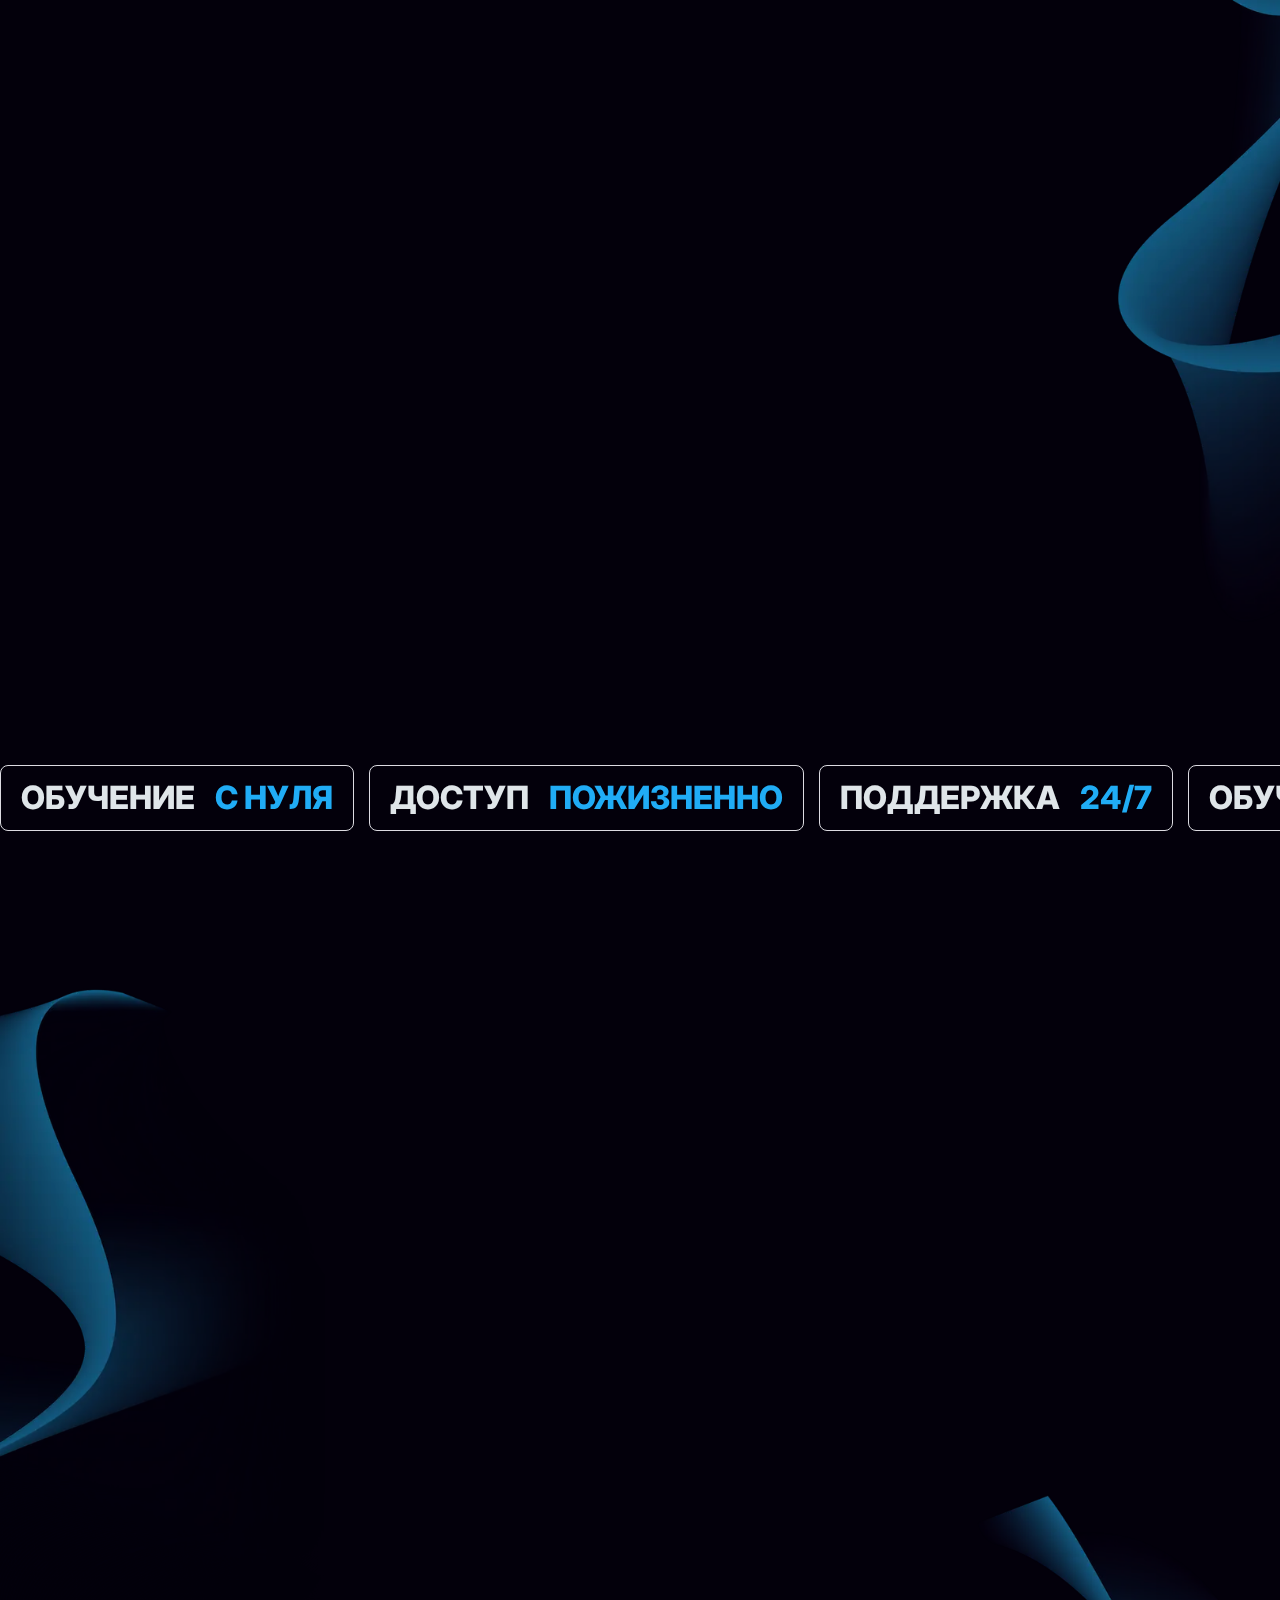
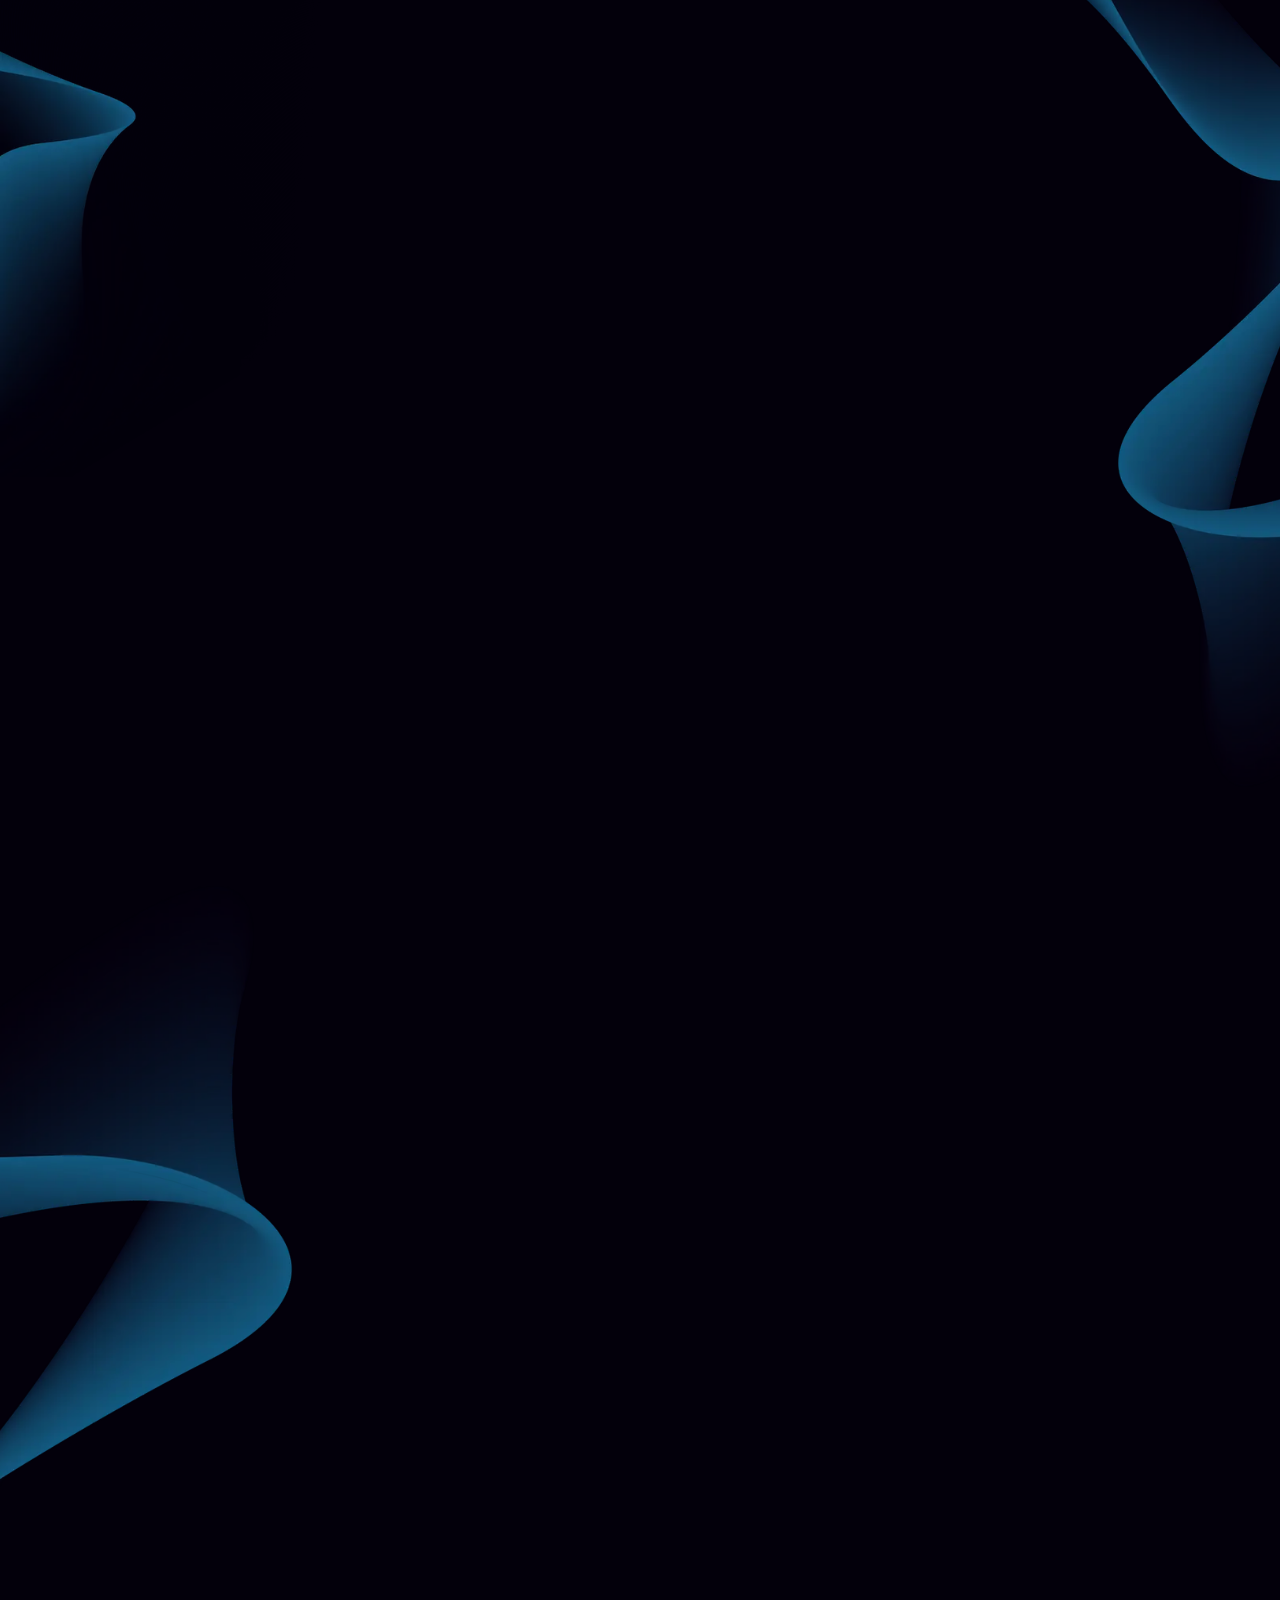
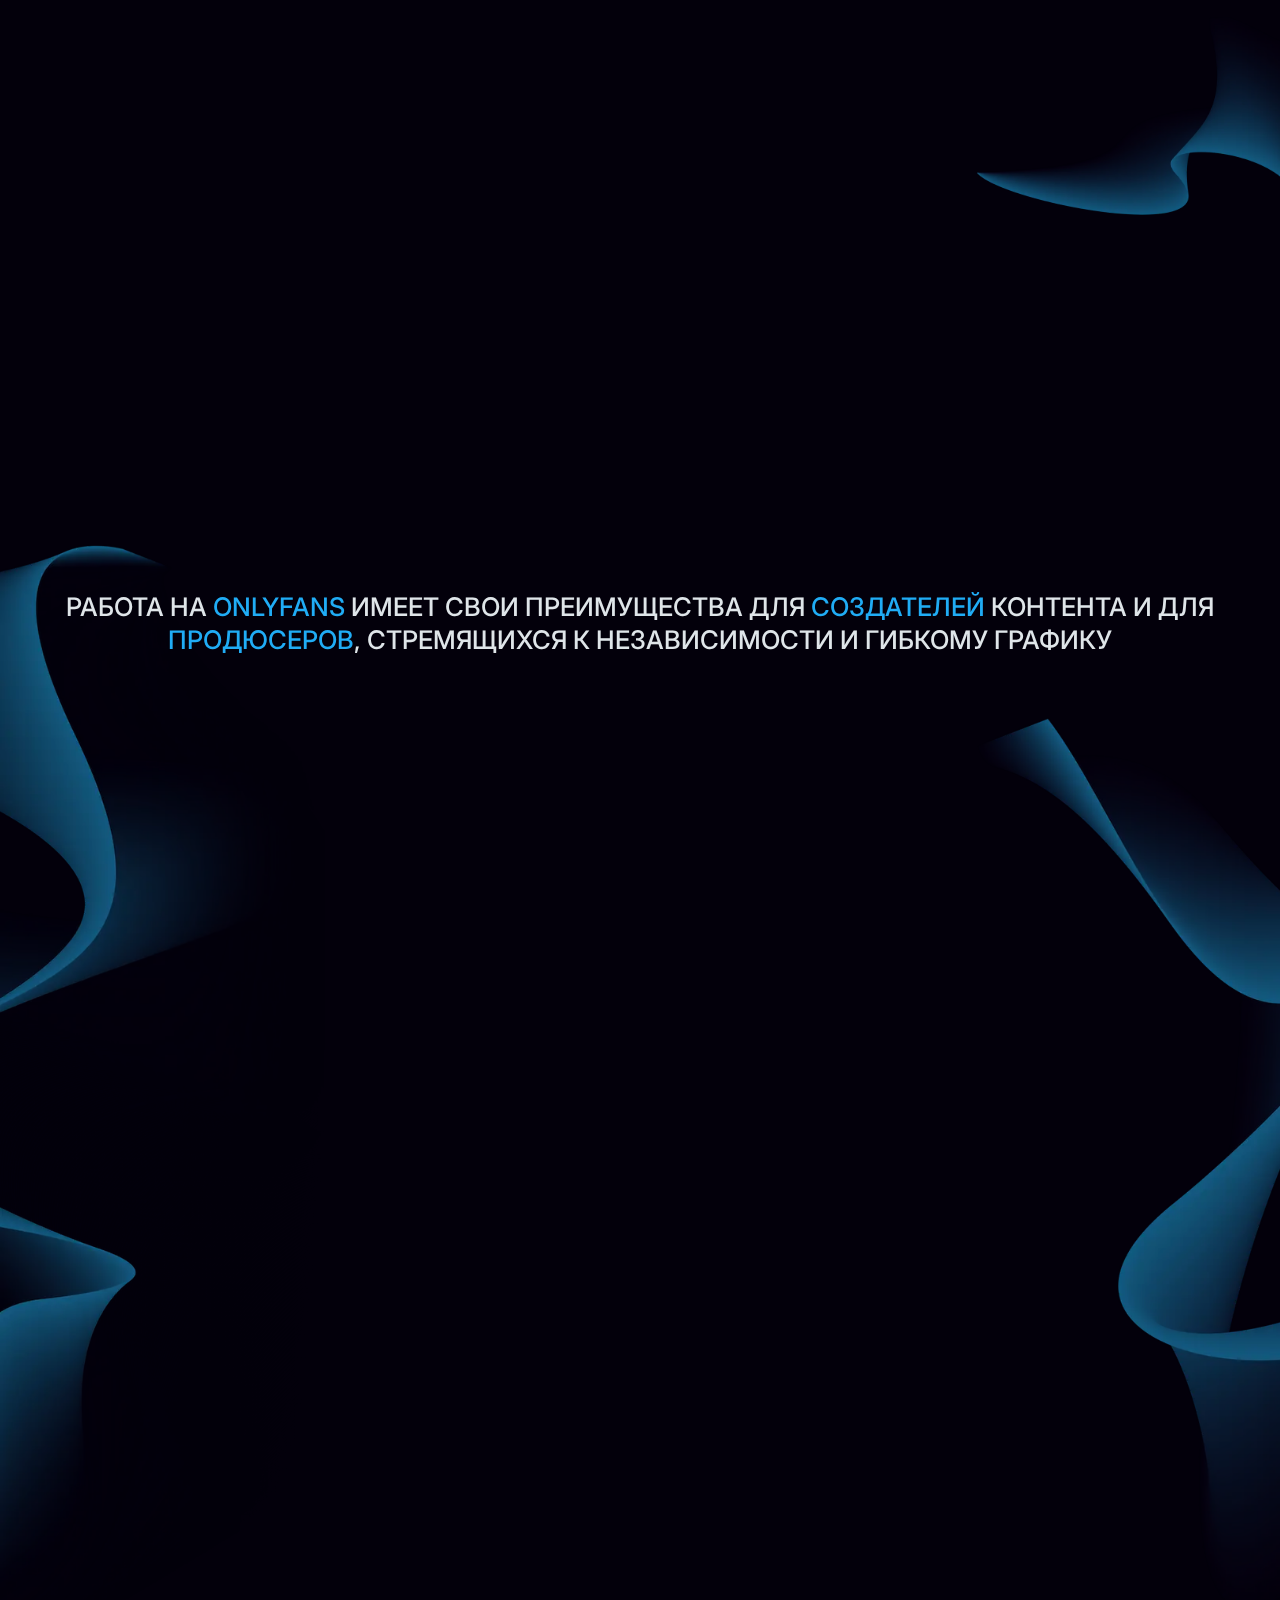
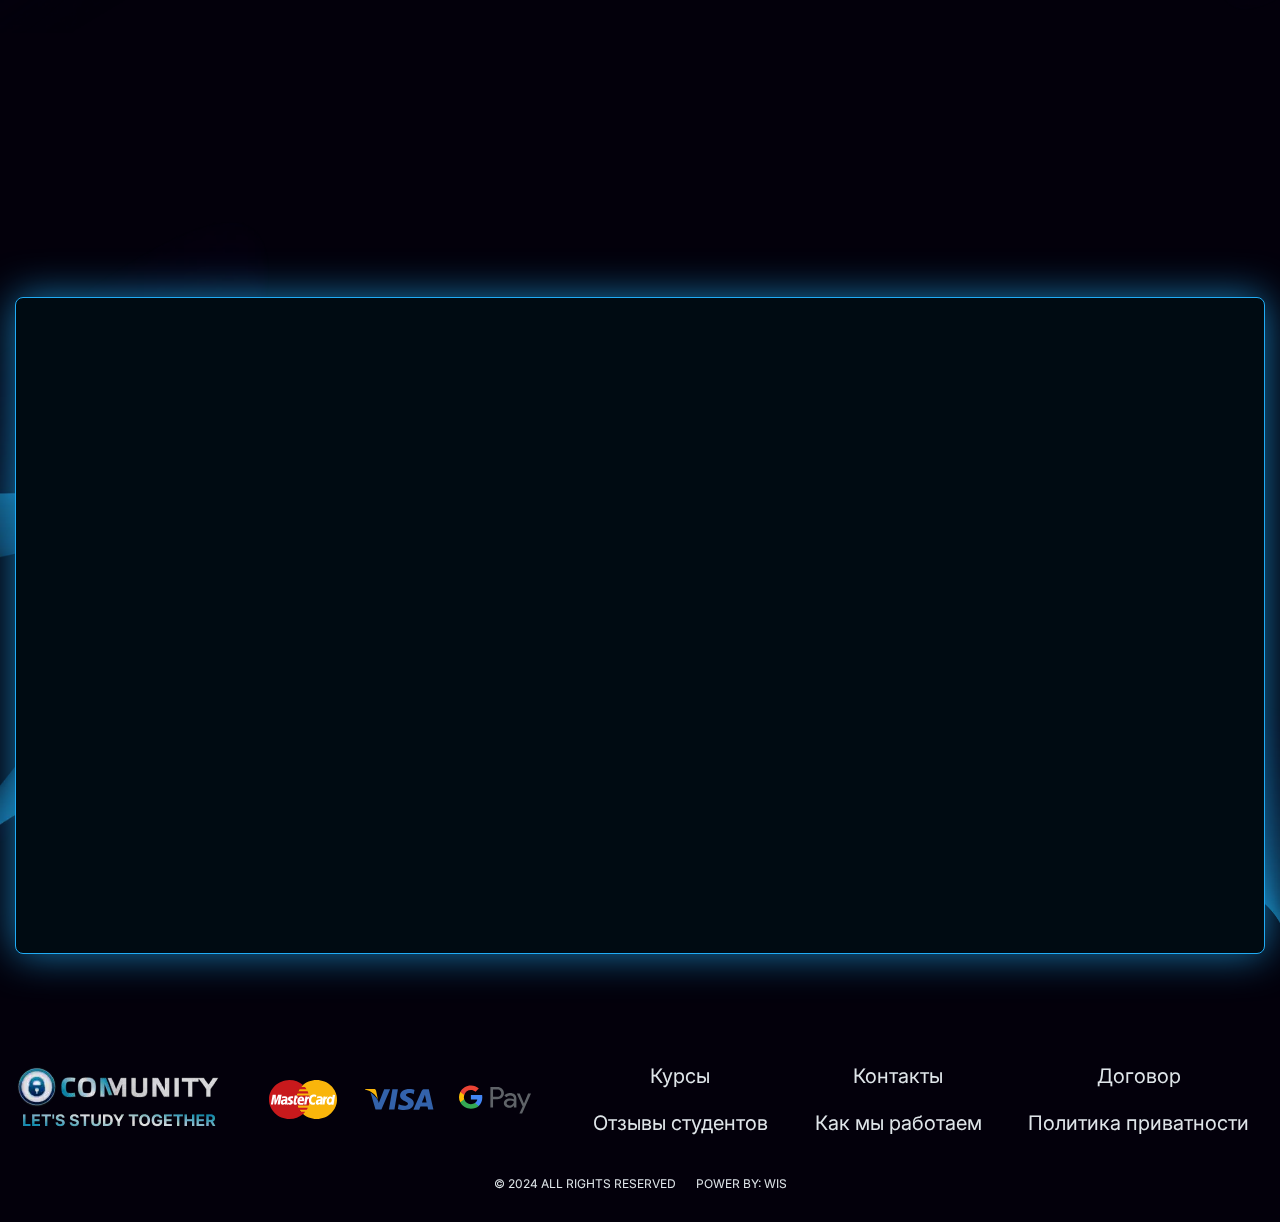
==== commit 7f13de29: "save" ====
--- a/index.html
+++ b/index.html
@@ -4,7 +4,7 @@
 <head>
 	<title>O-COMMUNITY</title>
 	<meta charset="UTF-8" />
-	<link rel="stylesheet" href="css/style.min.css?_v=20241119103507" />
+	<link rel="stylesheet" href="css/style.min.css?_v=20241123114645" />
 	<meta name="robots" content="index, follow" />
 	<style>
 		body {
@@ -2120,7 +2120,11 @@
 									и уточнят все дальшейшие действия
 								</div>
 								<div class="pay">
-									<a data-watch href="#" class="button button--pay">Купить</a>
+									<script async src="https://js.stripe.com/v3/buy-button.js?_v=20241123114645"></script>
+
+									<stripe-buy-button buy-button-id="buy_btn_1QOFtLJdHnKcEvhmUs7BEASo" publishable-key="pk_live_51QMO3aJdHnKcEvhmqkFhZ0YrygCvmlyq0wuhtv567vMEzHj0WHEOeNcvpomRReW1rRIrsHlkmH4f6avZW9vsdXoB00UpmsjjFN">
+									</stripe-buy-button>
+									<!-- <a data-watch href="#" class="button button--pay">Купить</a> -->
 								</div>
 								<!-- <form
               method="POST"
@@ -2356,9 +2360,9 @@
 								</div>
 								<div class="pay">
 									<!-- <a data-watch href="#" class="button button--pay">Купить</a> -->
-									<link href="https://api.cryptocloud.plus/static/pay_btn/css/app.css?_v=20241119103507" rel="stylesheet" />
+									<link href="https://api.cryptocloud.plus/static/pay_btn/css/app.css?_v=20241123114645" rel="stylesheet" />
 									<vue-widget shop_id="y5GzvGTTnSP0BCNz" api_key="eyJ0eXAiOiJKV1QiLCJhbGciOiJIUzI1NiJ9.eyJ1dWlkIjoiTWprMU1UYz0iLCJ0eXBlIjoicHJvamVjdCIsInYiOiI0YmU1Y2U1MmMzOGM3MDI0ZGRlY2I4YmQ2Yjc1N2QyN2JiOGNmYzEwNDY2ODI0YjNiODM2ODk3ZDlkYTdlNjU4IiwiZXhwIjo4ODEzMTM5NjE2MX0.YAEkQ46E0vYK_xd-be8QX3PQcalTtPxQmvS77PbNTbk" background="#fff" color="#0e79b7" border_color="#000" width="250px" currency="USD" amount="499" text_btn="Купить" order_id="YOUR_ORDER_ID"></vue-widget>
-									<script src="https://api.cryptocloud.plus/static/pay_btn/js/app.js?_v=20241119103507"></script>
+									<script src="https://api.cryptocloud.plus/static/pay_btn/js/app.js?_v=20241123114645"></script>
 								</div>
 								<!-- <form
               method="POST"
@@ -2437,9 +2441,9 @@
 								</div>
 								<div class="pay">
 									<!-- <a data-watch href="#" class="button button--pay">Купить</a> -->
-									<link href="https://api.cryptocloud.plus/static/pay_btn/css/app.css?_v=20241119103507" rel="stylesheet" />
+									<link href="https://api.cryptocloud.plus/static/pay_btn/css/app.css?_v=20241123114645" rel="stylesheet" />
 									<vue-widget shop_id="y5GzvGTTnSP0BCNz" api_key="eyJ0eXAiOiJKV1QiLCJhbGciOiJIUzI1NiJ9.eyJ1dWlkIjoiTWprMU1UYz0iLCJ0eXBlIjoicHJvamVjdCIsInYiOiI0YmU1Y2U1MmMzOGM3MDI0ZGRlY2I4YmQ2Yjc1N2QyN2JiOGNmYzEwNDY2ODI0YjNiODM2ODk3ZDlkYTdlNjU4IiwiZXhwIjo4ODEzMTM5NjE2MX0.YAEkQ46E0vYK_xd-be8QX3PQcalTtPxQmvS77PbNTbk" background="#fff" color="#0e79b7" border_color="#000" width="250px" currency="USD" amount="999" text_btn="Купить" order_id="YOUR_ORDER_ID"></vue-widget>
-									<script src="https://api.cryptocloud.plus/static/pay_btn/js/app.js?_v=20241119103507"></script>
+									<script src="https://api.cryptocloud.plus/static/pay_btn/js/app.js?_v=20241123114645"></script>
 								</div>
 								<!-- <form
               method="POST"
@@ -2517,9 +2521,9 @@
 									и уточнят все дальшейшие действия
 								</div>
 								<div class="pay">
-									<link href="https://api.cryptocloud.plus/static/pay_btn/css/app.css?_v=20241119103507" rel="stylesheet" />
+									<link href="https://api.cryptocloud.plus/static/pay_btn/css/app.css?_v=20241123114645" rel="stylesheet" />
 									<vue-widget shop_id="y5GzvGTTnSP0BCNz" api_key="eyJ0eXAiOiJKV1QiLCJhbGciOiJIUzI1NiJ9.eyJ1dWlkIjoiTWprMU1UYz0iLCJ0eXBlIjoicHJvamVjdCIsInYiOiI0YmU1Y2U1MmMzOGM3MDI0ZGRlY2I4YmQ2Yjc1N2QyN2JiOGNmYzEwNDY2ODI0YjNiODM2ODk3ZDlkYTdlNjU4IiwiZXhwIjo4ODEzMTM5NjE2MX0.YAEkQ46E0vYK_xd-be8QX3PQcalTtPxQmvS77PbNTbk" background="#fff" color="#0e79b7" border_color="#000" width="250px" currency="USD" amount="1499" text_btn="Купить" order_id="YOUR_ORDER_ID"></vue-widget>
-									<script src="https://api.cryptocloud.plus/static/pay_btn/js/app.js?_v=20241119103507"></script>
+									<script src="https://api.cryptocloud.plus/static/pay_btn/js/app.js?_v=20241123114645"></script>
 									<!-- <a data-watch href="#" class="button button--pay">Купить</a> -->
 								</div>
 								<!-- <form
@@ -2579,7 +2583,7 @@
 			</div>
 		</div>
 	</div>
-	<script src="js/app.min.js?_v=20241119103507"></script>
+	<script src="js/app.min.js?_v=20241123114645"></script>
 </body>
 
 </html>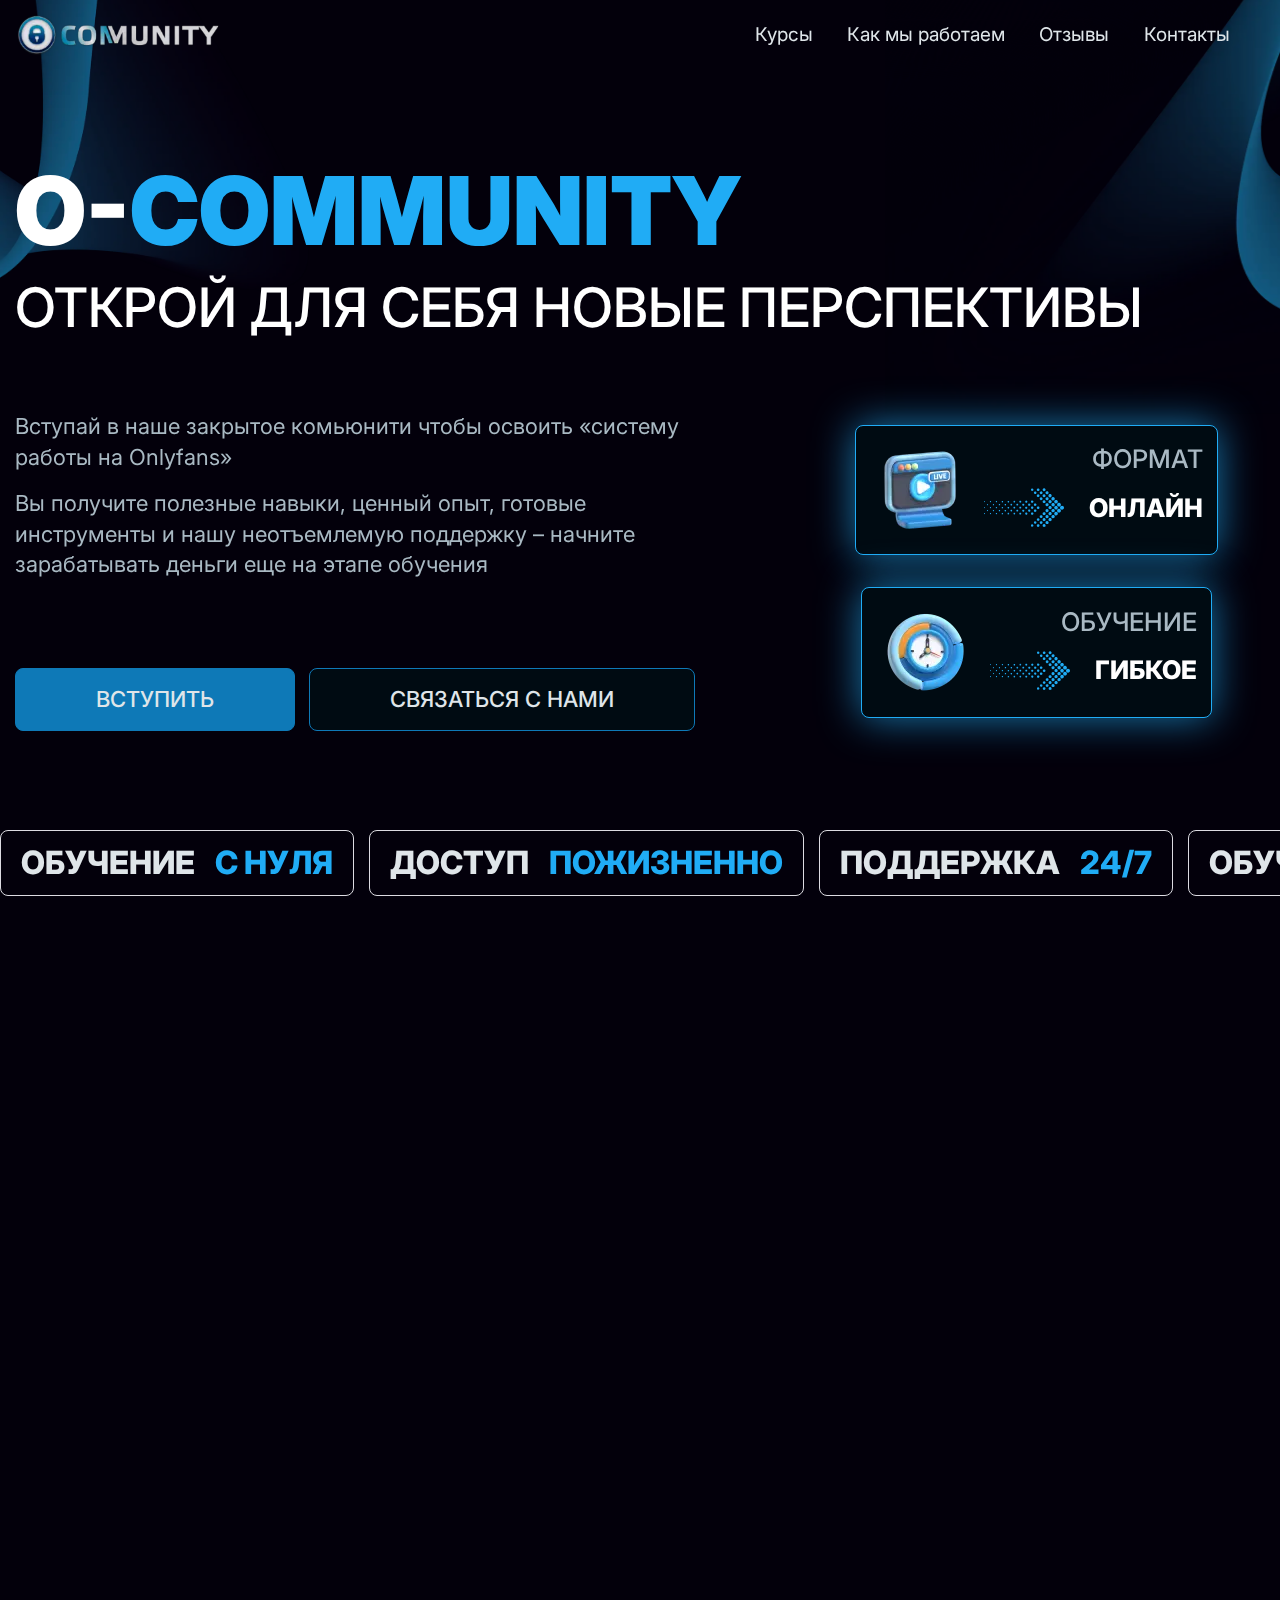
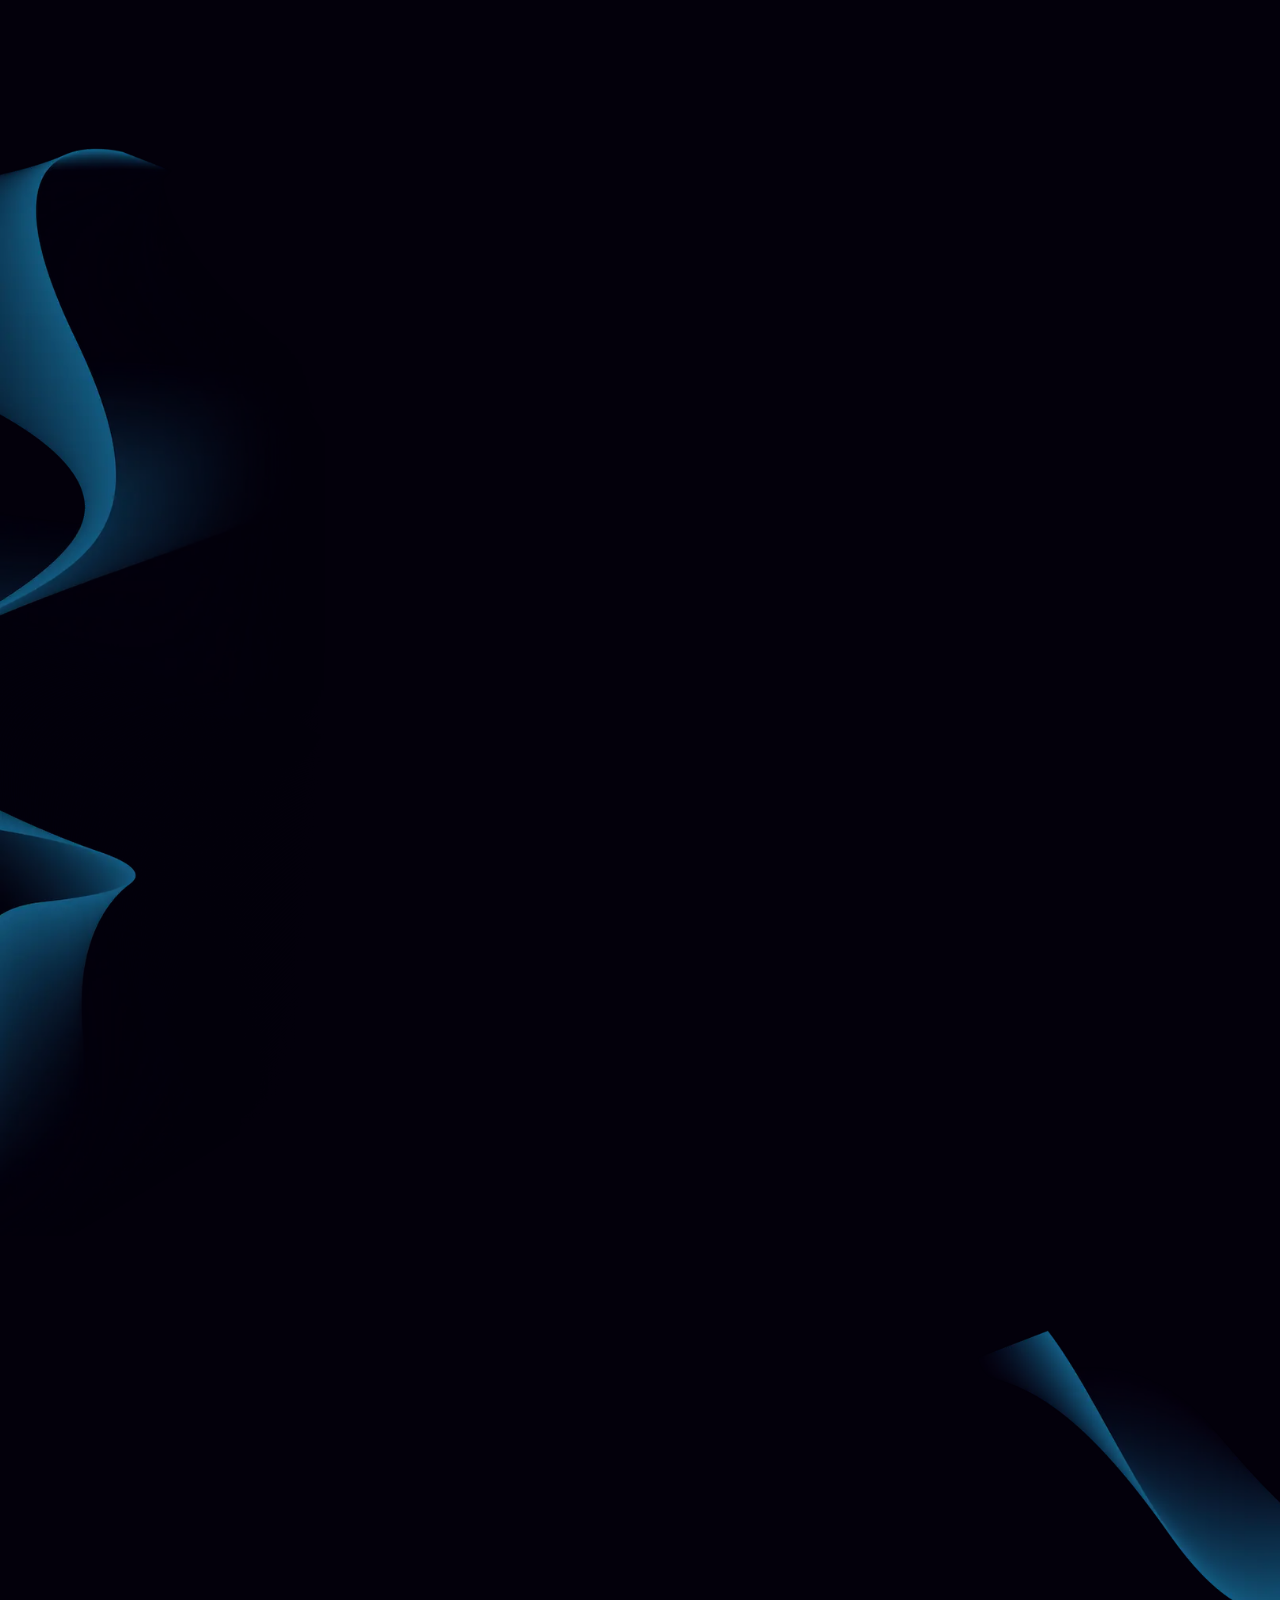
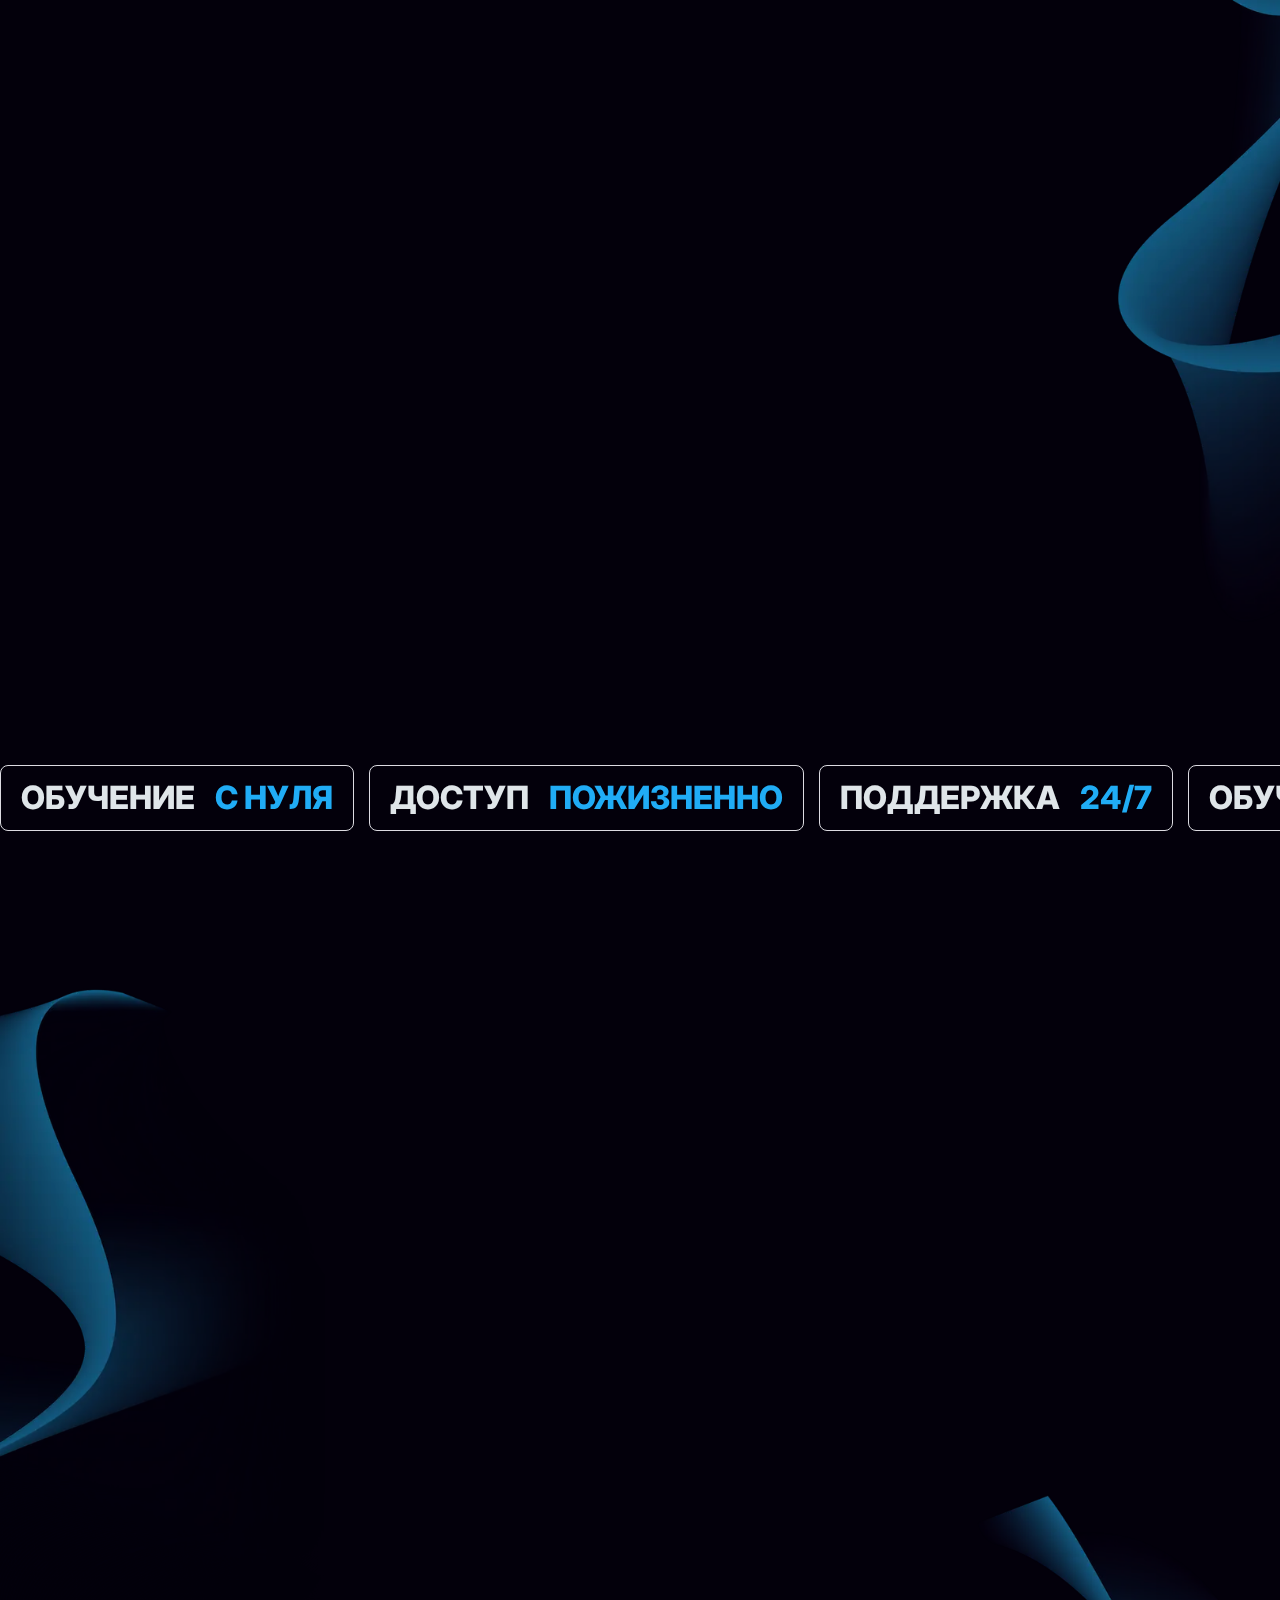
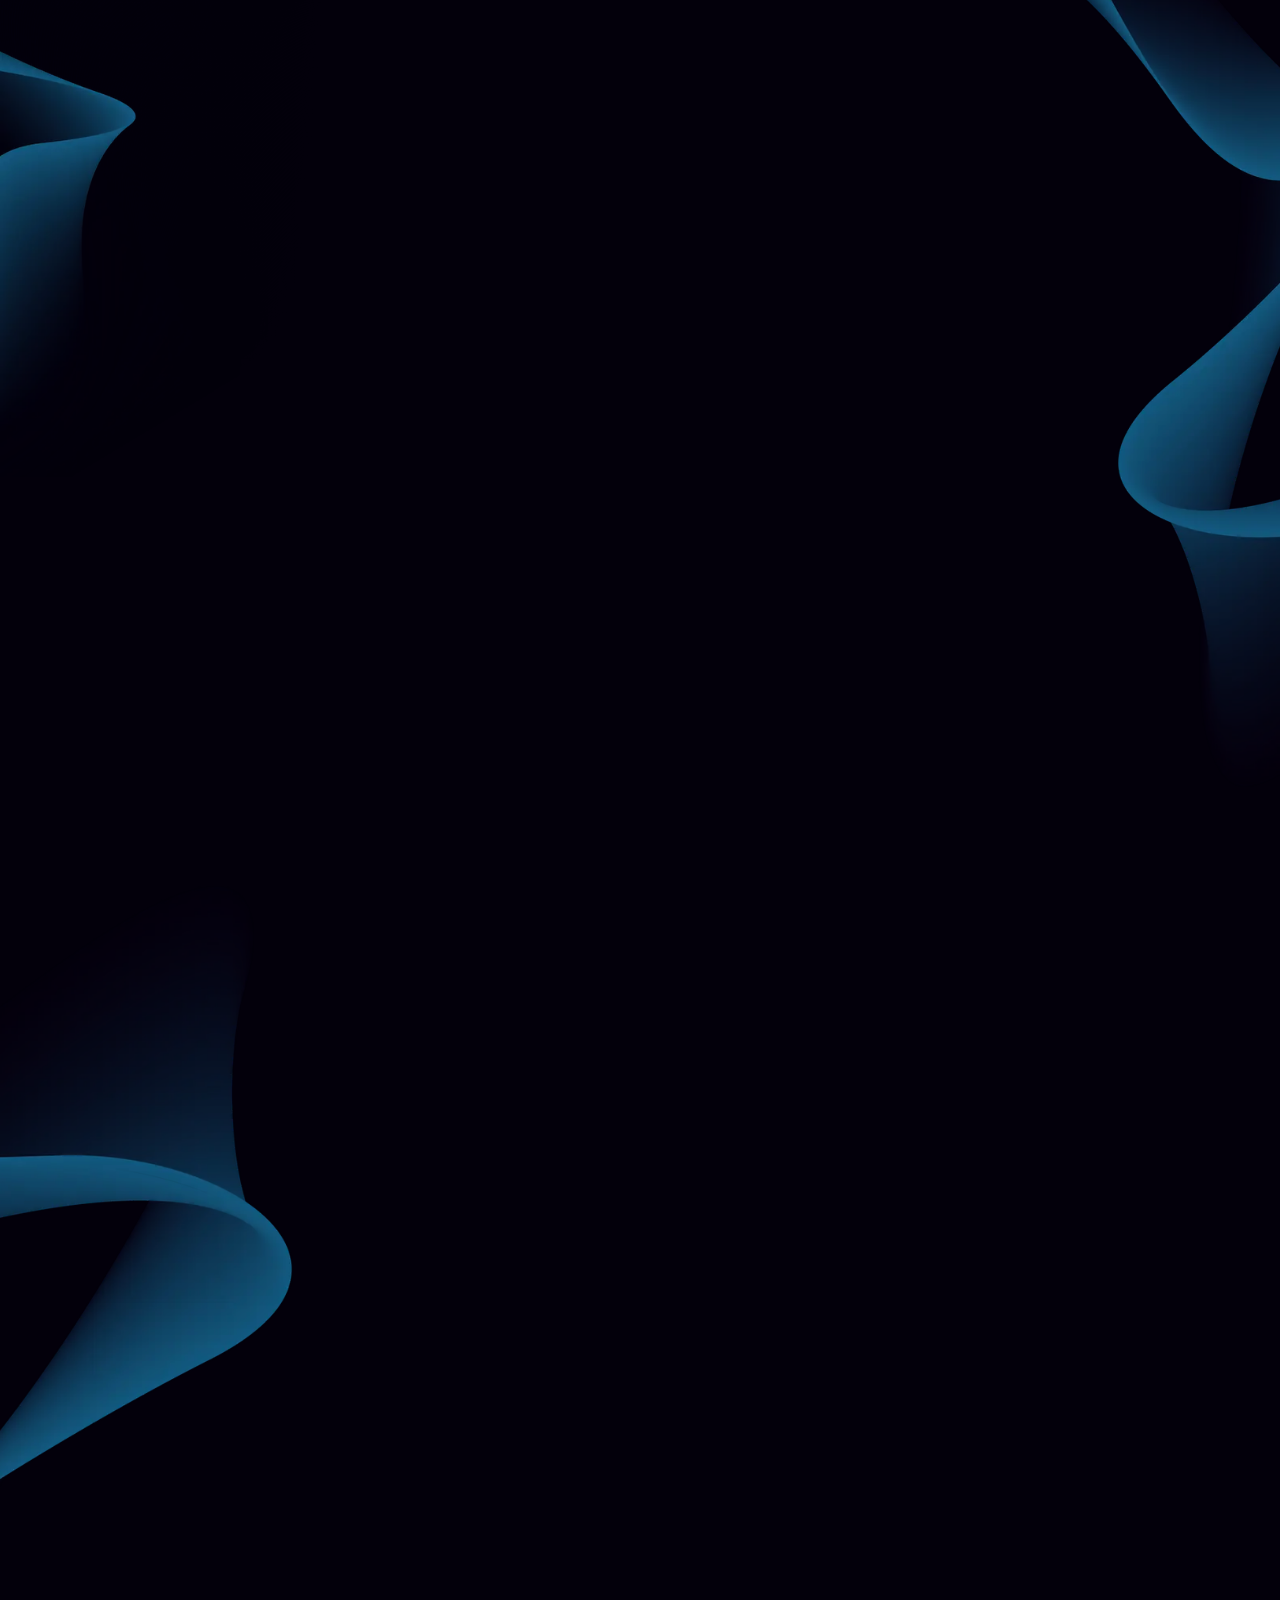
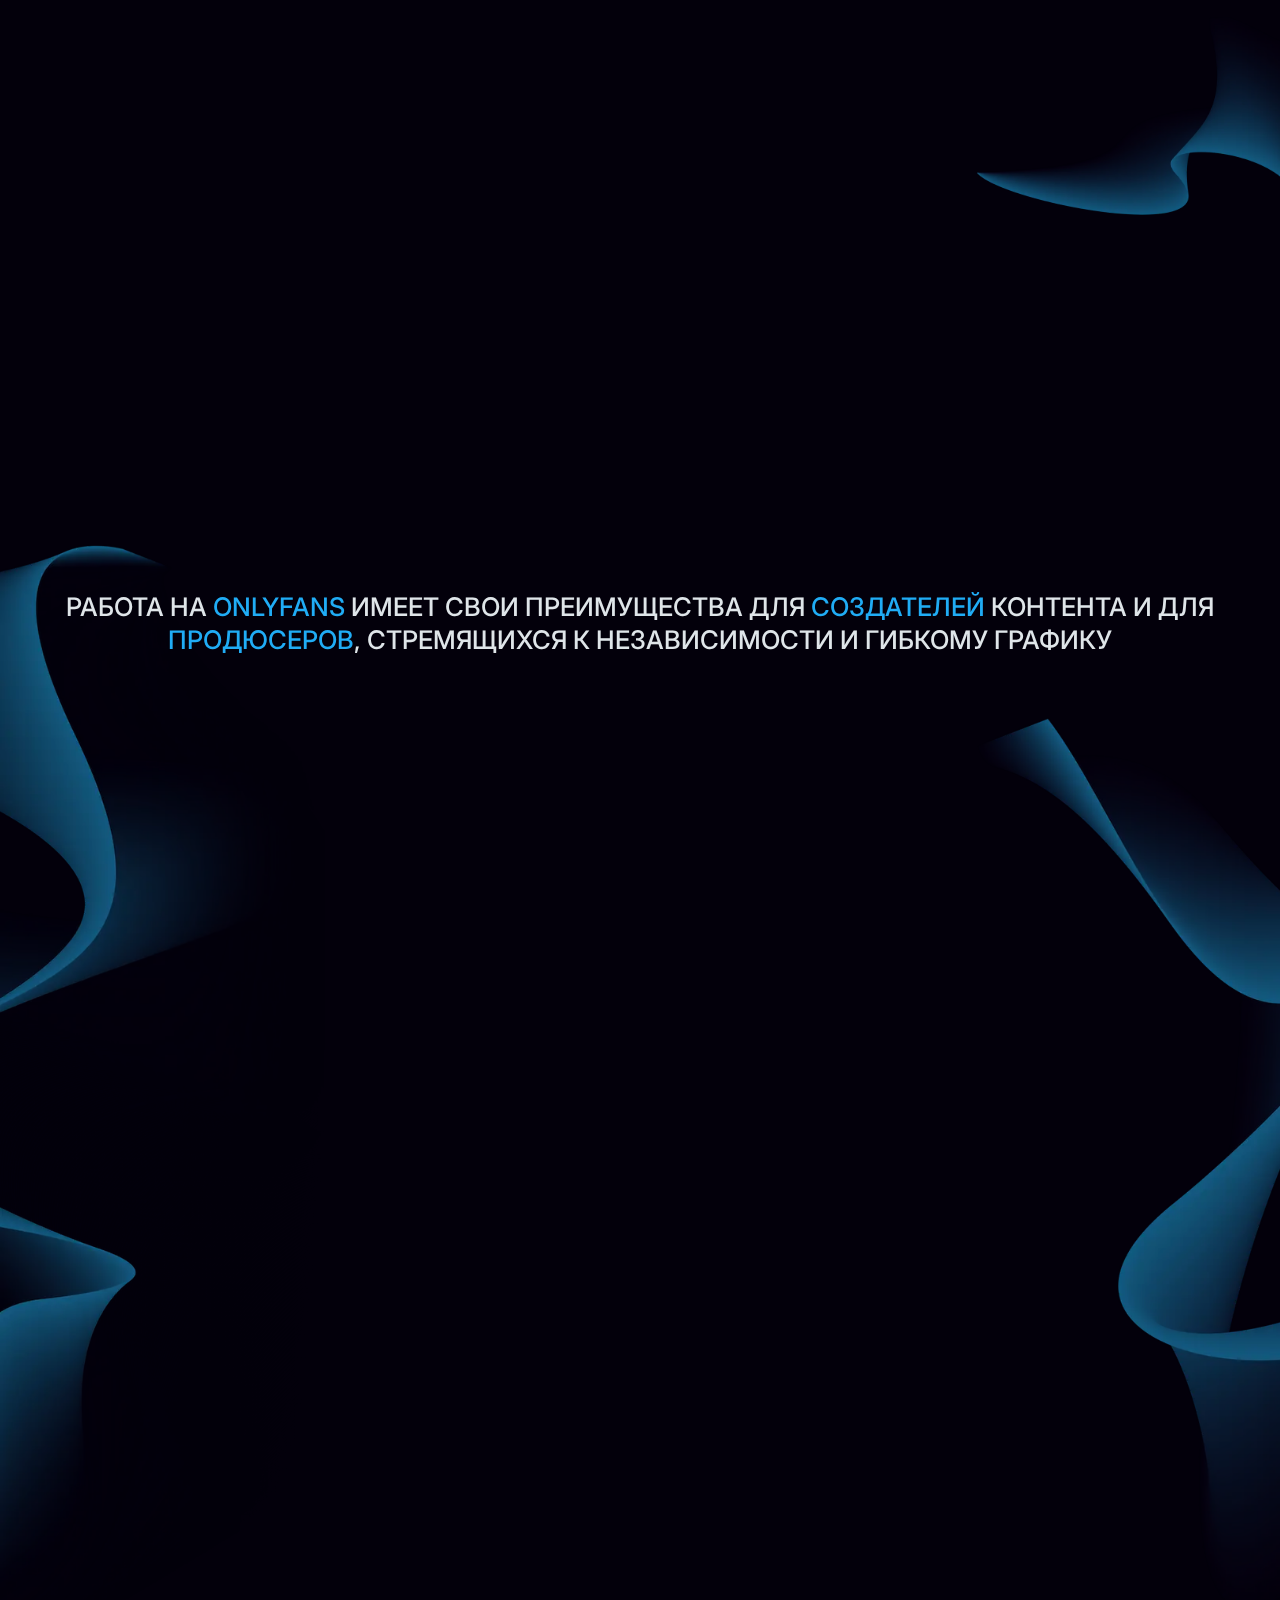
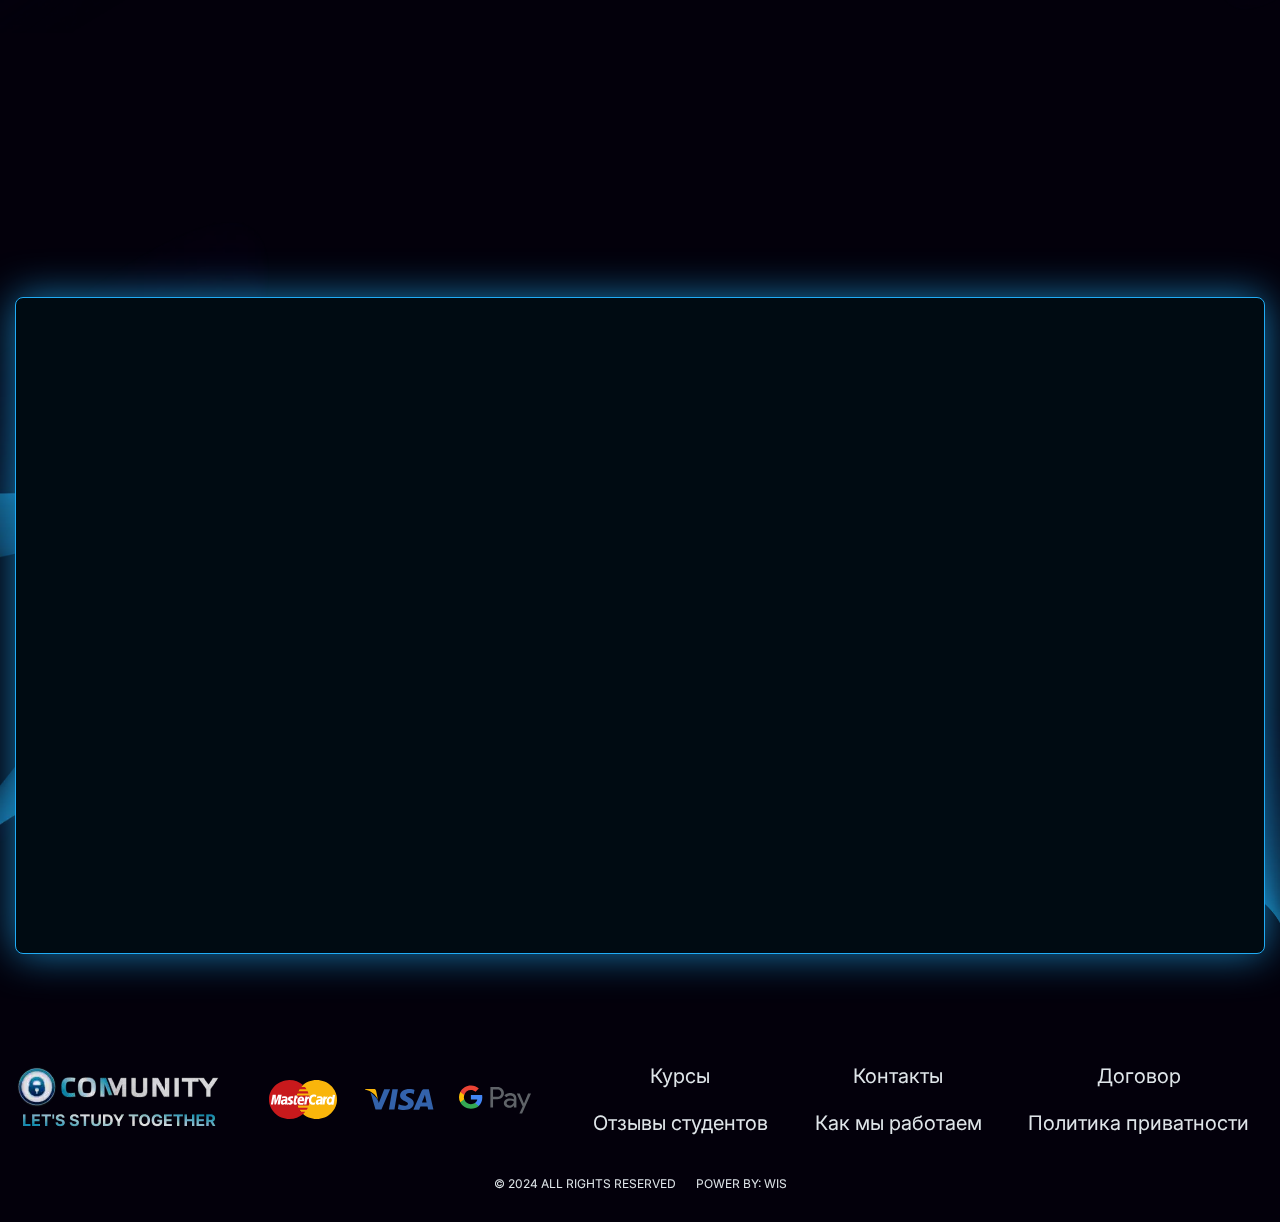
==== commit 5e49401b: "save" ====
--- a/index.html
+++ b/index.html
@@ -4,7 +4,7 @@
 <head>
 	<title>O-COMMUNITY</title>
 	<meta charset="UTF-8" />
-	<link rel="stylesheet" href="css/style.min.css?_v=20241123114645" />
+	<link rel="stylesheet" href="css/style.min.css?_v=20241123123251" />
 	<meta name="robots" content="index, follow" />
 	<style>
 		body {
@@ -2078,8 +2078,7 @@
 						<div class="contact">
 							<div class="contact__form">
 								<div data-watch class="contact__label contact__label--center">
-									Наши консультанты по образованию готовы ответить на ваши вопросы.
-									Они помогут вам понять, подходят ли вам наши курсы
+									Наши консультанты готовы ответить на ваши вопросы.
 								</div>
 								<form netlify id="contact" name="contact" class="form">
 									<div class="contact__wrapper">
@@ -2116,19 +2115,19 @@
 						<div class="contact">
 							<div class="contact__form">
 								<div data-watch class="contact__label contact__label--center">
-									Наши консультанты в кратчайшие сроки после оплаты свяжутся с Вами
-									и уточнят все дальшейшие действия
+									После оплаты вы получите ссылку-приглашение в наше закрытое
+									комьюнити и доступ к обучению
 								</div>
 								<div class="pay">
-									<script async src="https://js.stripe.com/v3/buy-button.js?_v=20241123114645"></script>
-
-									<stripe-buy-button buy-button-id="buy_btn_1QOFtLJdHnKcEvhmUs7BEASo" publishable-key="pk_live_51QMO3aJdHnKcEvhmqkFhZ0YrygCvmlyq0wuhtv567vMEzHj0WHEOeNcvpomRReW1rRIrsHlkmH4f6avZW9vsdXoB00UpmsjjFN">
+									<script async src="https://js.stripe.com/v3/buy-button.js?_v=20241123123251"></script>
+
+									<stripe-buy-button buy-button-id="buy_btn_1QOGDjJdHnKcEvhm8ldxXHF5" publishable-key="pk_live_51QMO3aJdHnKcEvhmqkFhZ0YrygCvmlyq0wuhtv567vMEzHj0WHEOeNcvpomRReW1rRIrsHlkmH4f6avZW9vsdXoB00UpmsjjFN">
 									</stripe-buy-button>
 									<!-- <a data-watch href="#" class="button button--pay">Купить</a> -->
 								</div>
 								<!-- <form
               method="POST"
-              action="/seccess"
+              action="/После оплаты вы получите ссылку-приглашение в наше закрытое комьюнити и доступ к обучениюess"
               netlify
               id="model"
               name="model"
@@ -2198,15 +2197,19 @@
 						<div class="contact">
 							<div class="contact__form">
 								<div data-watch class="contact__label contact__label--center">
-									Наши консультанты в кратчайшие сроки после оплаты свяжутся с Вами
-									и уточнят все дальшейшие действия
+									После оплаты вы получите ссылку-приглашение в наше закрытое
+									комьюнити и доступ к обучению
 								</div>
 								<div class="pay">
-									<a data-watch href="#" class="button button--pay">Купить</a>
+									<script async src="https://js.stripe.com/v3/buy-button.js?_v=20241123123251"></script>
+
+									<stripe-buy-button buy-button-id="buy_btn_1QOGEwJdHnKcEvhmNLr2Hmzg" publishable-key="pk_live_51QMO3aJdHnKcEvhmqkFhZ0YrygCvmlyq0wuhtv567vMEzHj0WHEOeNcvpomRReW1rRIrsHlkmH4f6avZW9vsdXoB00UpmsjjFN">
+									</stripe-buy-button>
+									<!-- <a data-watch href="#" class="button button--pay">Купить</a> -->
 								</div>
 								<!-- <form
               method="POST"
-              action="/seccess"
+              action="/После оплаты вы получите ссылку-приглашение в наше закрытое комьюнити и доступ к обучениюess"
               netlify
               id="producer"
               name="producer"
@@ -2276,15 +2279,19 @@
 						<div class="contact">
 							<div class="contact__form">
 								<div data-watch class="contact__label contact__label--center">
-									Наши консультанты в кратчайшие сроки после оплаты свяжутся с Вами
-									и уточнят все дальшейшие действия
+									После оплаты вы получите ссылку-приглашение в наше закрытое
+									комьюнити и доступ к обучению
 								</div>
 								<div class="pay">
-									<a data-watch href="#" class="button button--pay">Купить</a>
+									<script async src="https://js.stripe.com/v3/buy-button.js?_v=20241123123251"></script>
+
+									<stripe-buy-button buy-button-id="buy_btn_1QOGFnJdHnKcEvhmIyjQYksA" publishable-key="pk_live_51QMO3aJdHnKcEvhmqkFhZ0YrygCvmlyq0wuhtv567vMEzHj0WHEOeNcvpomRReW1rRIrsHlkmH4f6avZW9vsdXoB00UpmsjjFN">
+									</stripe-buy-button>
+									<!-- <a data-watch href="#" class="button button--pay">Купить</a> -->
 								</div>
 								<!-- <form
               method="POST"
-              action="/seccess"
+              action="/После оплаты вы получите ссылку-приглашение в наше закрытое комьюнити и доступ к обучениюess"
               netlify
               id="pro"
               name="pro"
@@ -2355,18 +2362,18 @@
 						<div class="contact">
 							<div class="contact__form">
 								<div data-watch class="contact__label contact__label--center">
-									Наши консультанты в кратчайшие сроки после оплаты свяжутся с Вами
-									и уточнят все дальшейшие действия
+									После оплаты вы получите ссылку-приглашение в наше закрытое
+									комьюнити и доступ к обучению
 								</div>
 								<div class="pay">
 									<!-- <a data-watch href="#" class="button button--pay">Купить</a> -->
-									<link href="https://api.cryptocloud.plus/static/pay_btn/css/app.css?_v=20241123114645" rel="stylesheet" />
+									<link href="https://api.cryptocloud.plus/static/pay_btn/css/app.css?_v=20241123123251" rel="stylesheet" />
 									<vue-widget shop_id="y5GzvGTTnSP0BCNz" api_key="eyJ0eXAiOiJKV1QiLCJhbGciOiJIUzI1NiJ9.eyJ1dWlkIjoiTWprMU1UYz0iLCJ0eXBlIjoicHJvamVjdCIsInYiOiI0YmU1Y2U1MmMzOGM3MDI0ZGRlY2I4YmQ2Yjc1N2QyN2JiOGNmYzEwNDY2ODI0YjNiODM2ODk3ZDlkYTdlNjU4IiwiZXhwIjo4ODEzMTM5NjE2MX0.YAEkQ46E0vYK_xd-be8QX3PQcalTtPxQmvS77PbNTbk" background="#fff" color="#0e79b7" border_color="#000" width="250px" currency="USD" amount="499" text_btn="Купить" order_id="YOUR_ORDER_ID"></vue-widget>
-									<script src="https://api.cryptocloud.plus/static/pay_btn/js/app.js?_v=20241123114645"></script>
+									<script src="https://api.cryptocloud.plus/static/pay_btn/js/app.js?_v=20241123123251"></script>
 								</div>
 								<!-- <form
               method="POST"
-              action="/seccess"
+              action="/После оплаты вы получите ссылку-приглашение в наше закрытое комьюнити и доступ к обучениюess"
               netlify
               id="modelcrypt"
               name="modelcrypt"
@@ -2436,18 +2443,18 @@
 						<div class="contact">
 							<div class="contact__form">
 								<div data-watch class="contact__label contact__label--center">
-									Наши консультанты в кратчайшие сроки после оплаты свяжутся с Вами
-									и уточнят все дальшейшие действия
+									После оплаты вы получите ссылку-приглашение в наше закрытое
+									комьюнити и доступ к обучению
 								</div>
 								<div class="pay">
 									<!-- <a data-watch href="#" class="button button--pay">Купить</a> -->
-									<link href="https://api.cryptocloud.plus/static/pay_btn/css/app.css?_v=20241123114645" rel="stylesheet" />
+									<link href="https://api.cryptocloud.plus/static/pay_btn/css/app.css?_v=20241123123251" rel="stylesheet" />
 									<vue-widget shop_id="y5GzvGTTnSP0BCNz" api_key="eyJ0eXAiOiJKV1QiLCJhbGciOiJIUzI1NiJ9.eyJ1dWlkIjoiTWprMU1UYz0iLCJ0eXBlIjoicHJvamVjdCIsInYiOiI0YmU1Y2U1MmMzOGM3MDI0ZGRlY2I4YmQ2Yjc1N2QyN2JiOGNmYzEwNDY2ODI0YjNiODM2ODk3ZDlkYTdlNjU4IiwiZXhwIjo4ODEzMTM5NjE2MX0.YAEkQ46E0vYK_xd-be8QX3PQcalTtPxQmvS77PbNTbk" background="#fff" color="#0e79b7" border_color="#000" width="250px" currency="USD" amount="999" text_btn="Купить" order_id="YOUR_ORDER_ID"></vue-widget>
-									<script src="https://api.cryptocloud.plus/static/pay_btn/js/app.js?_v=20241123114645"></script>
+									<script src="https://api.cryptocloud.plus/static/pay_btn/js/app.js?_v=20241123123251"></script>
 								</div>
 								<!-- <form
               method="POST"
-              action="/seccess"
+              action="/После оплаты вы получите ссылку-приглашение в наше закрытое комьюнити и доступ к обучениюess"
               netlify
               id="producercrypt"
               name="producercrypt"
@@ -2517,18 +2524,18 @@
 						<div class="contact">
 							<div class="contact__form">
 								<div data-watch class="contact__label contact__label--center">
-									Наши консультанты в кратчайшие сроки после оплаты свяжутся с Вами
-									и уточнят все дальшейшие действия
+									После оплаты вы получите ссылку-приглашение в наше закрытое
+									комьюнити и доступ к обучению
 								</div>
 								<div class="pay">
-									<link href="https://api.cryptocloud.plus/static/pay_btn/css/app.css?_v=20241123114645" rel="stylesheet" />
+									<link href="https://api.cryptocloud.plus/static/pay_btn/css/app.css?_v=20241123123251" rel="stylesheet" />
 									<vue-widget shop_id="y5GzvGTTnSP0BCNz" api_key="eyJ0eXAiOiJKV1QiLCJhbGciOiJIUzI1NiJ9.eyJ1dWlkIjoiTWprMU1UYz0iLCJ0eXBlIjoicHJvamVjdCIsInYiOiI0YmU1Y2U1MmMzOGM3MDI0ZGRlY2I4YmQ2Yjc1N2QyN2JiOGNmYzEwNDY2ODI0YjNiODM2ODk3ZDlkYTdlNjU4IiwiZXhwIjo4ODEzMTM5NjE2MX0.YAEkQ46E0vYK_xd-be8QX3PQcalTtPxQmvS77PbNTbk" background="#fff" color="#0e79b7" border_color="#000" width="250px" currency="USD" amount="1499" text_btn="Купить" order_id="YOUR_ORDER_ID"></vue-widget>
-									<script src="https://api.cryptocloud.plus/static/pay_btn/js/app.js?_v=20241123114645"></script>
+									<script src="https://api.cryptocloud.plus/static/pay_btn/js/app.js?_v=20241123123251"></script>
 									<!-- <a data-watch href="#" class="button button--pay">Купить</a> -->
 								</div>
 								<!-- <form
               method="POST"
-              action="/seccess"
+              action="/После оплаты вы получите ссылку-приглашение в наше закрытое комьюнити и доступ к обучениюess"
               netlify
               id="procrypt"
               name="procrypt"
@@ -2583,7 +2590,7 @@
 			</div>
 		</div>
 	</div>
-	<script src="js/app.min.js?_v=20241123114645"></script>
+	<script src="js/app.min.js?_v=20241123123251"></script>
 </body>
 
 </html>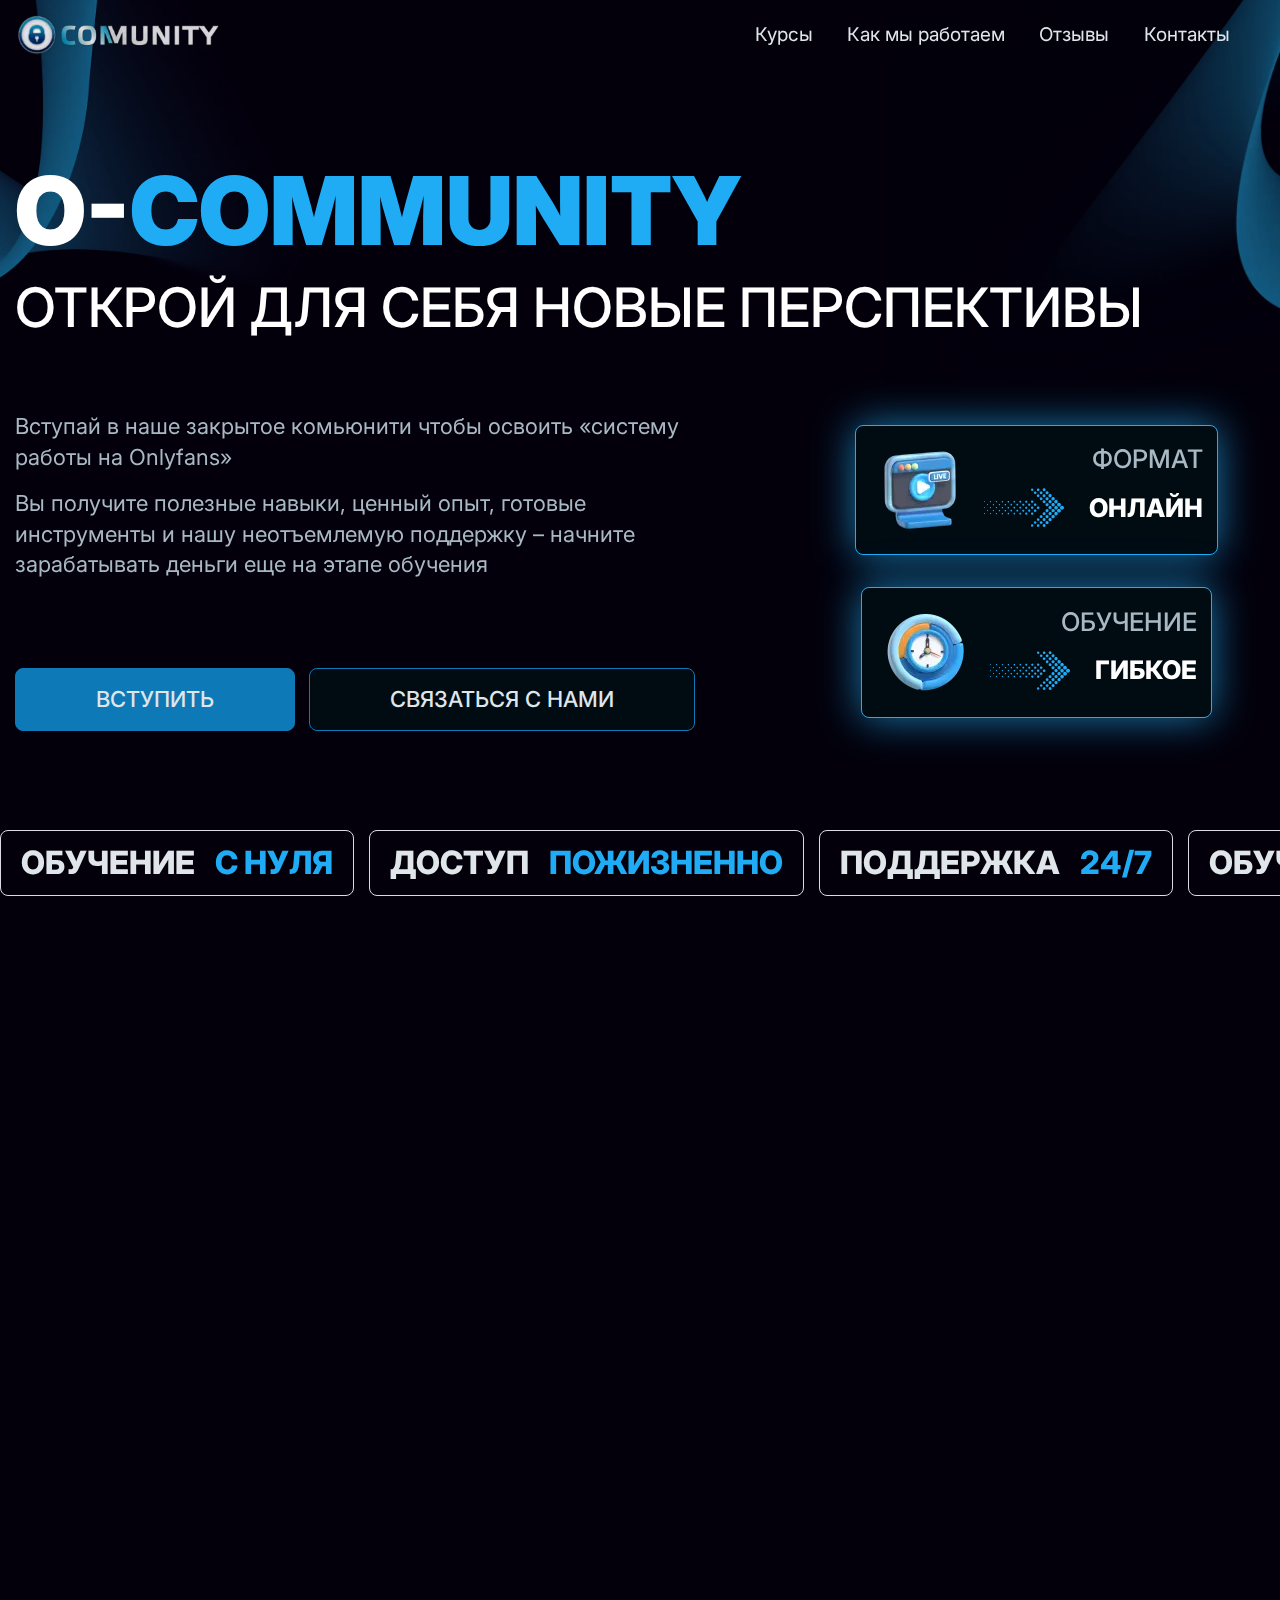
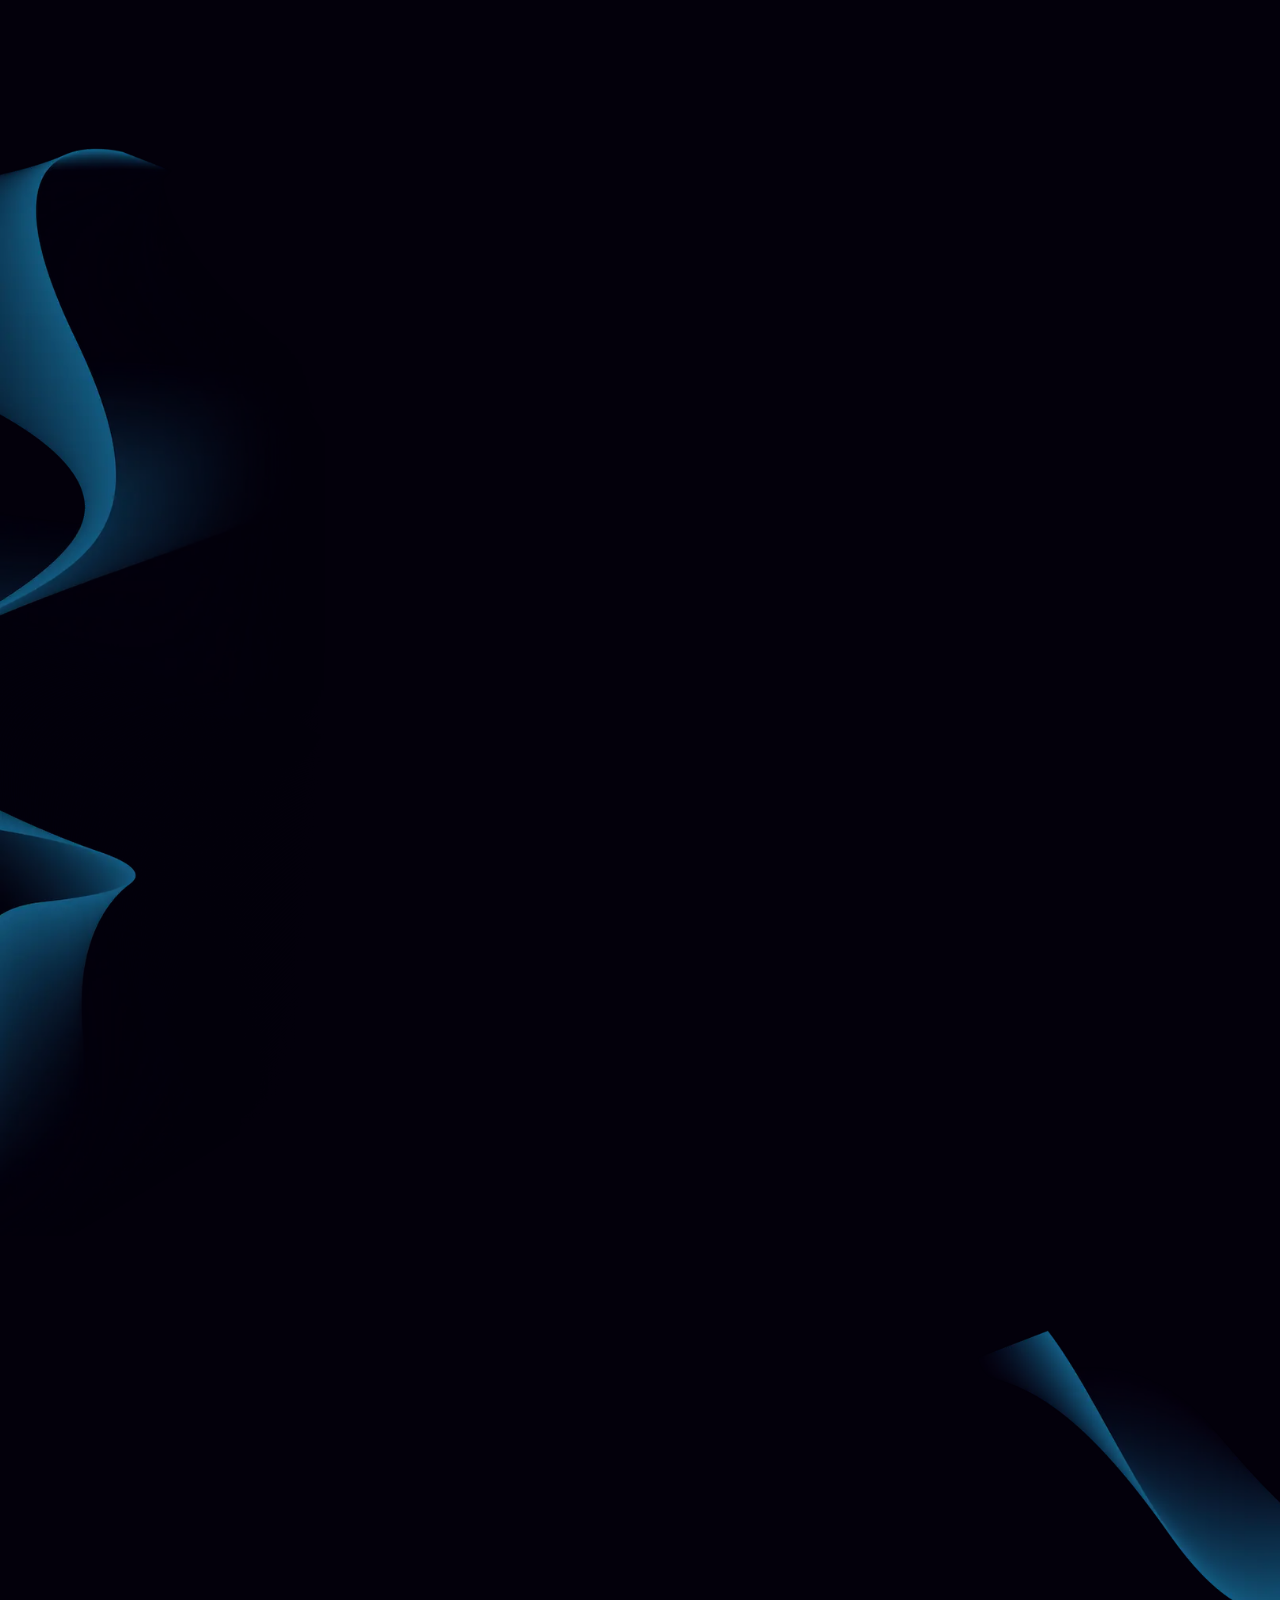
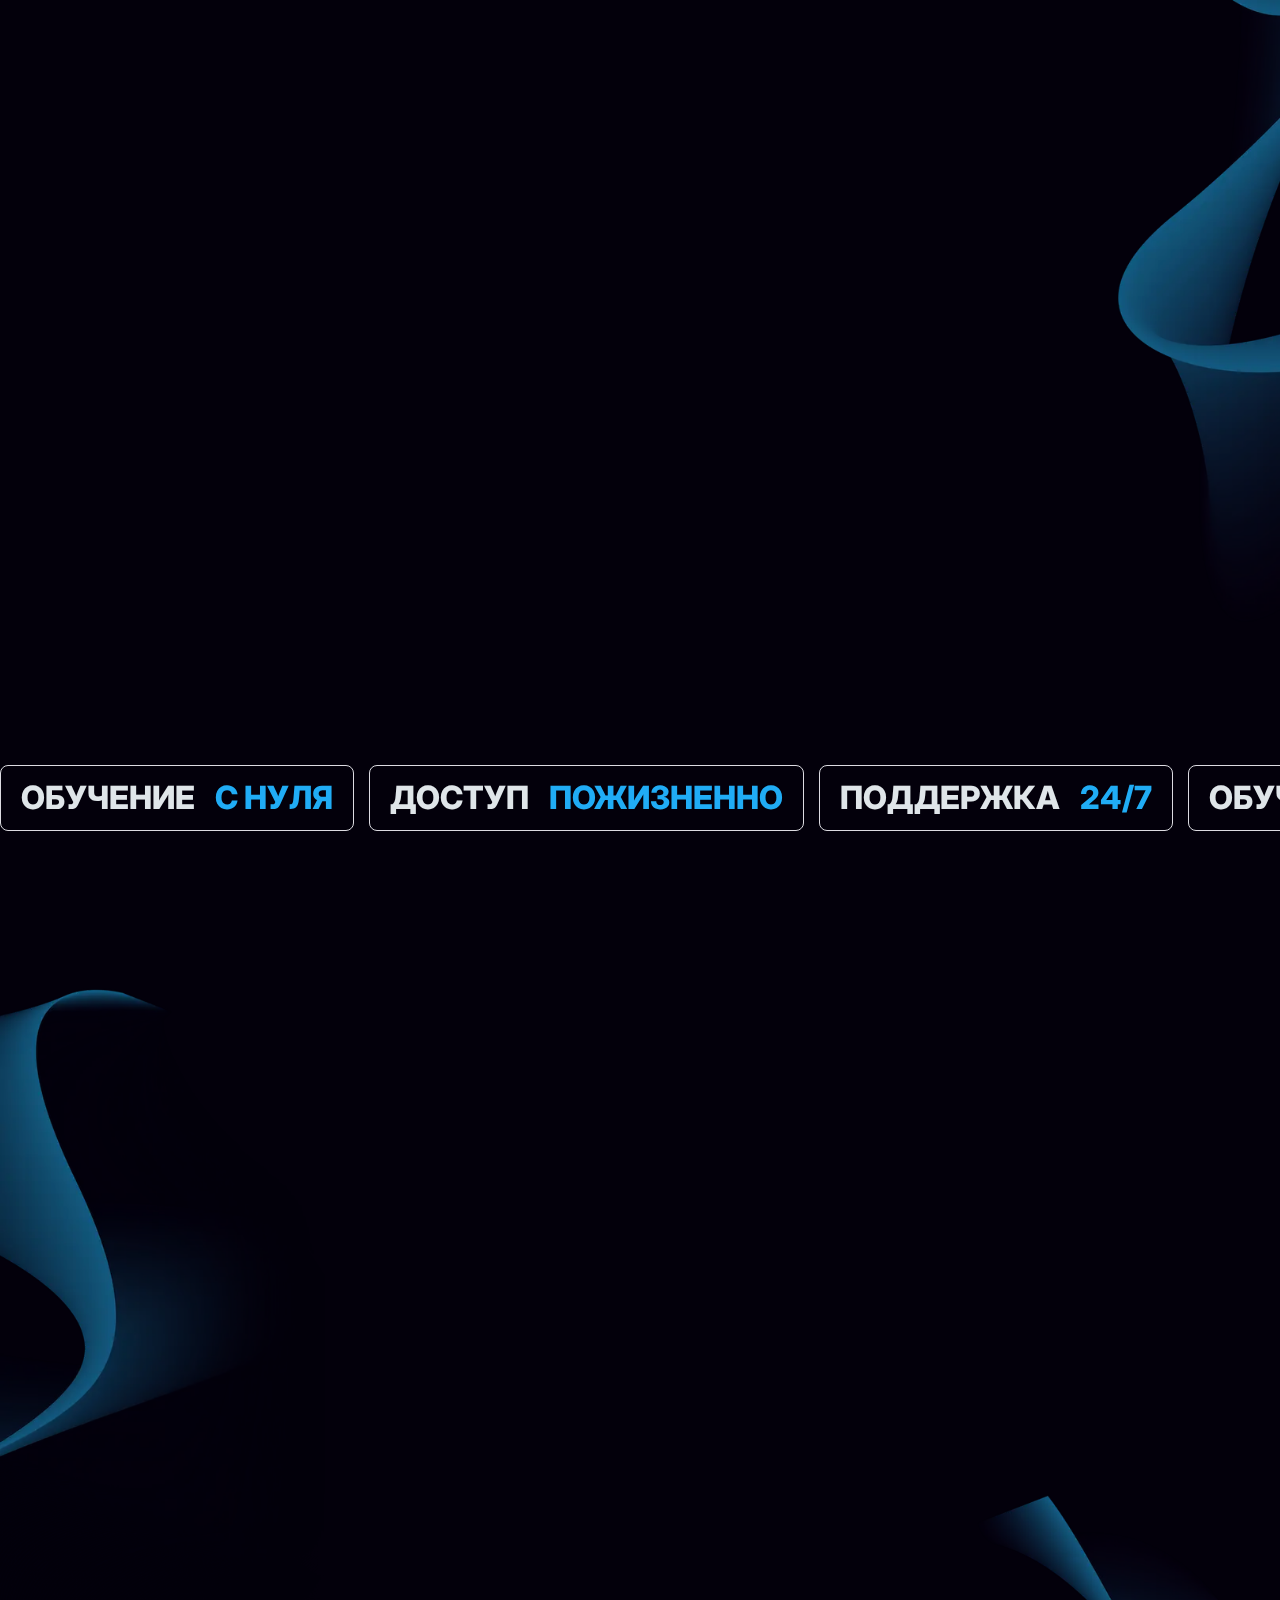
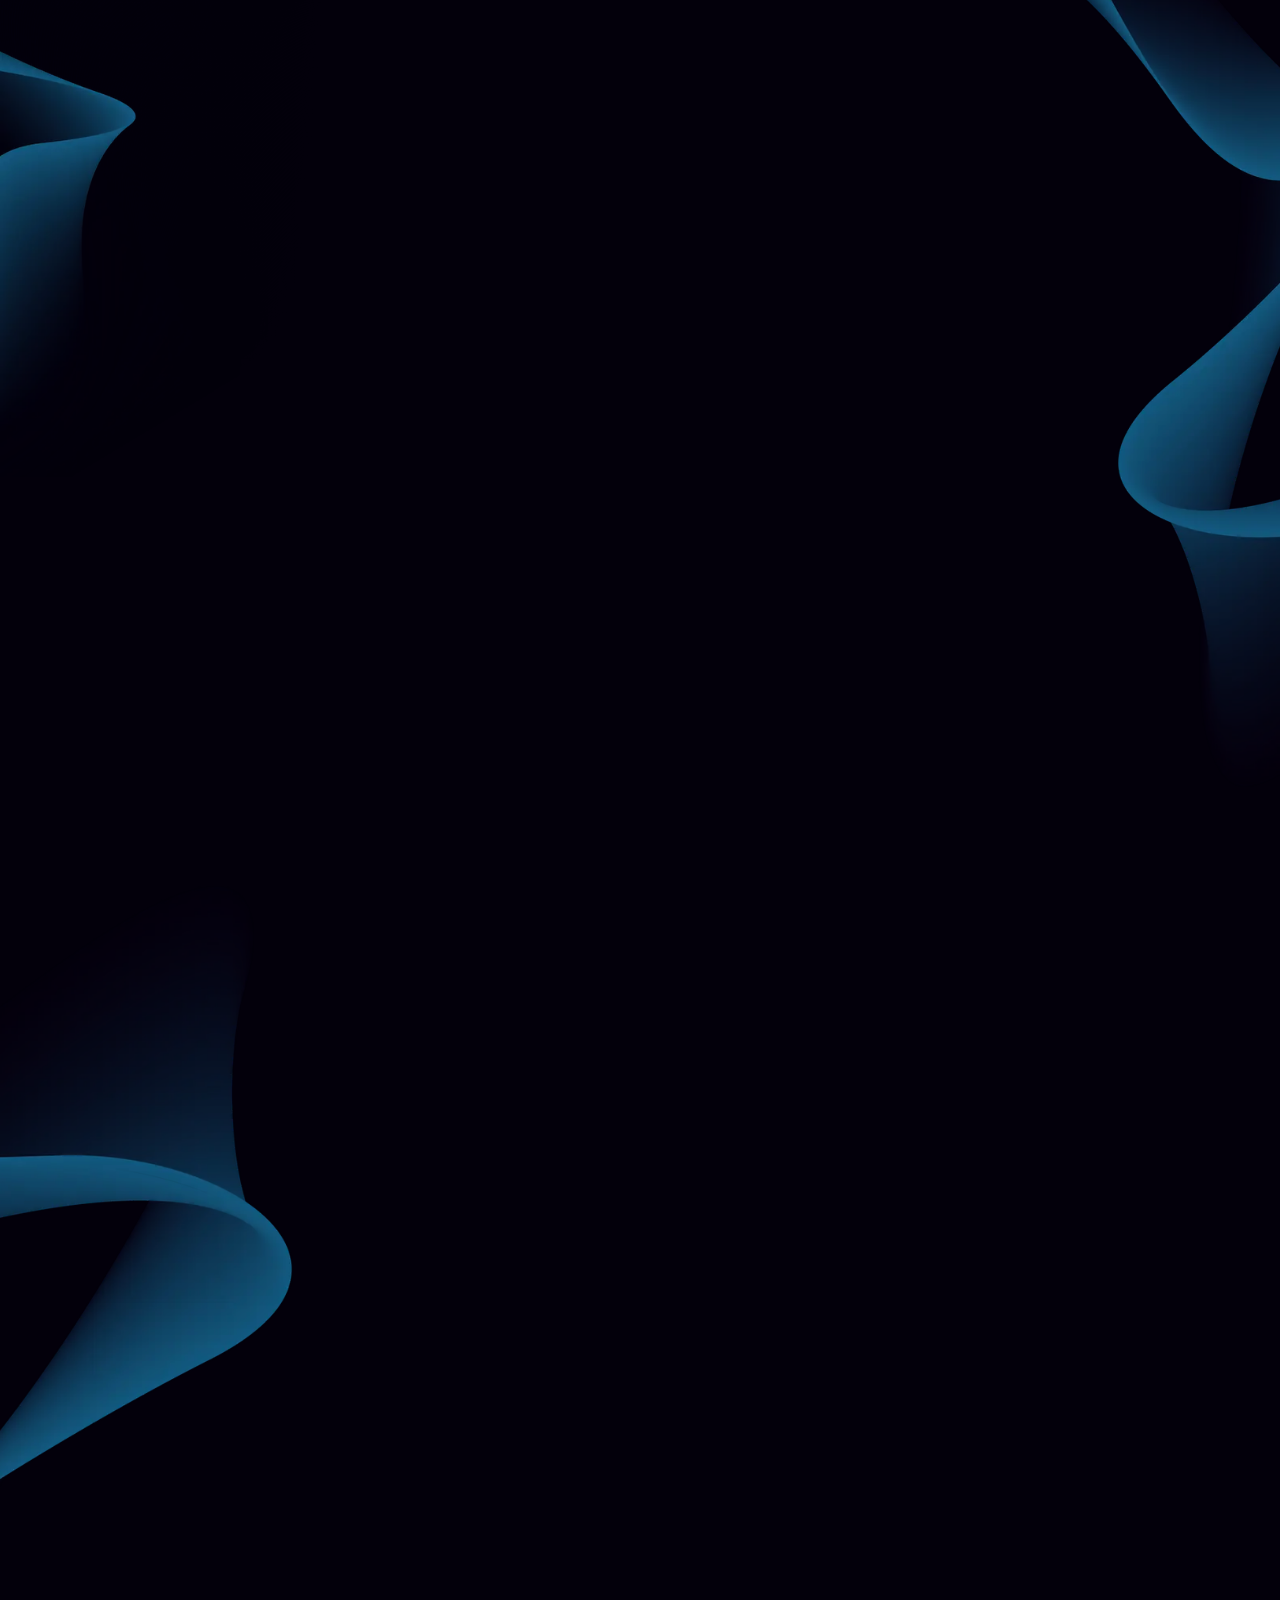
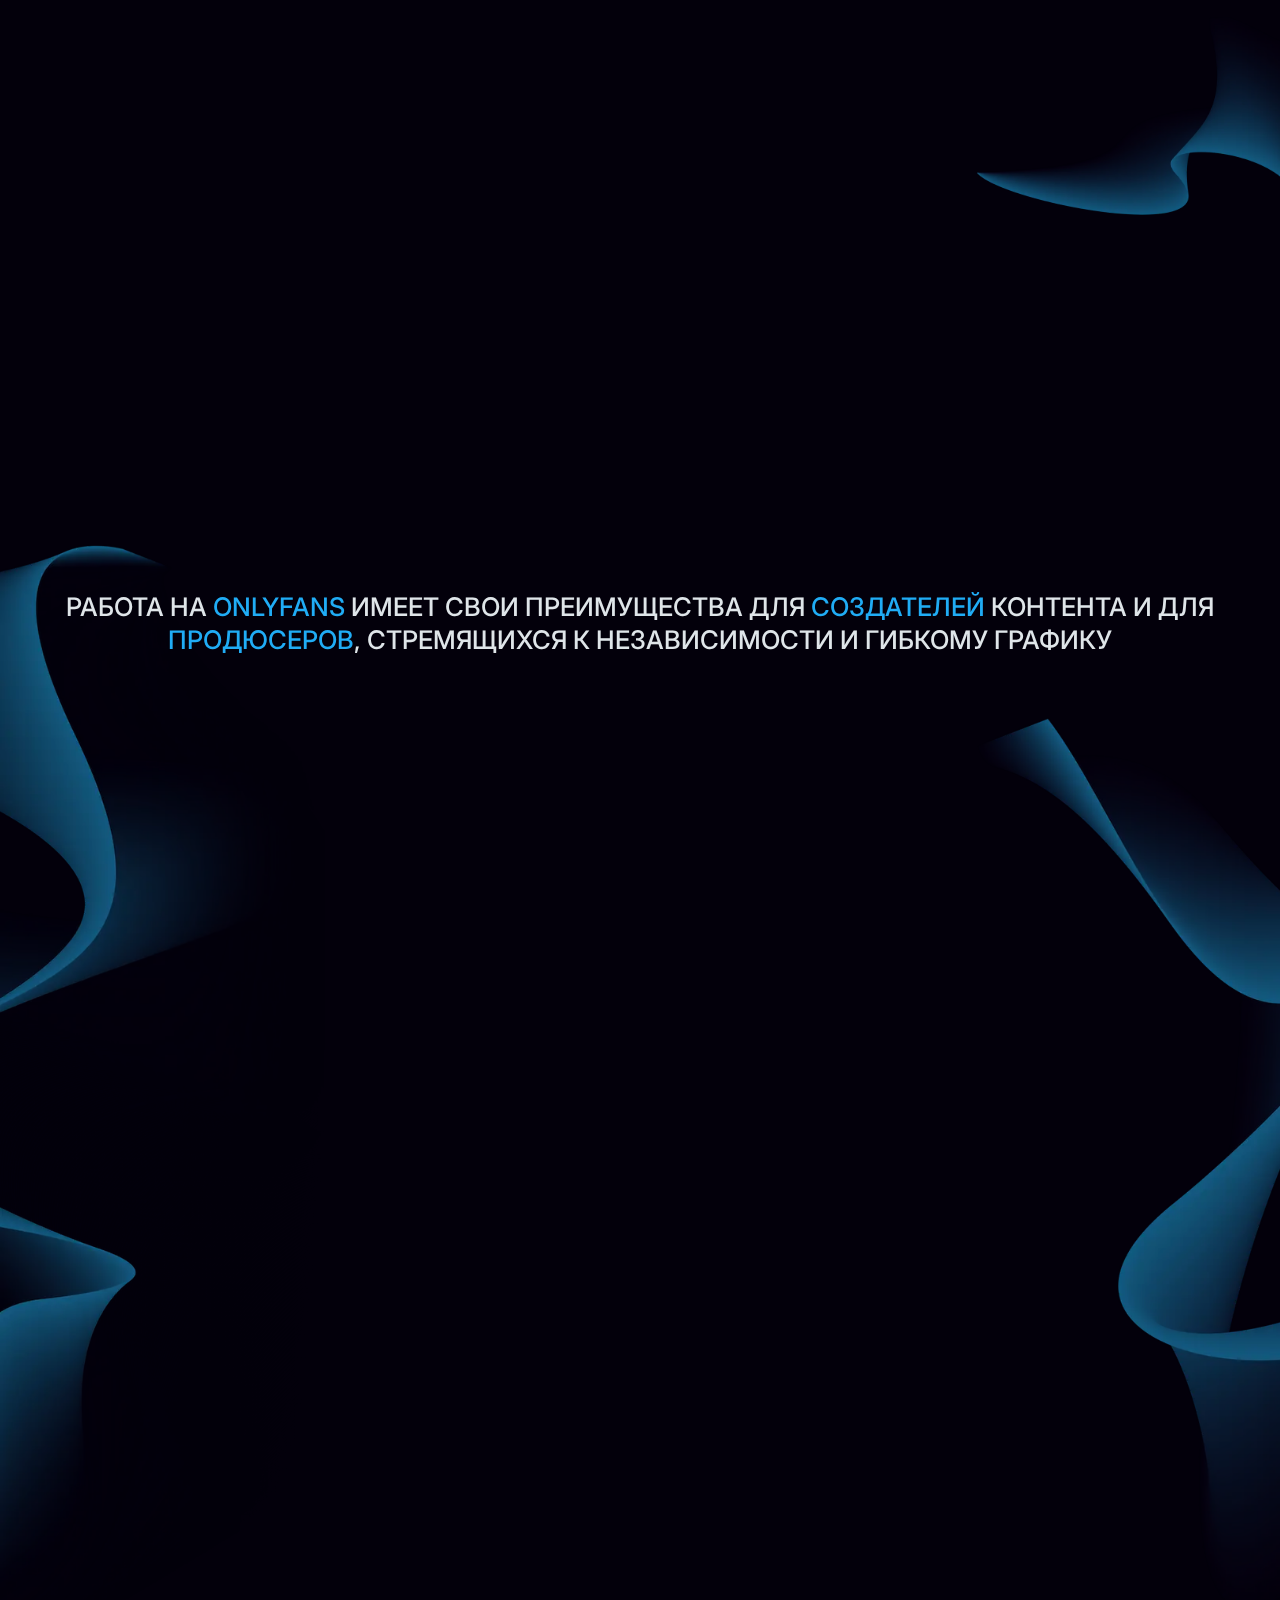
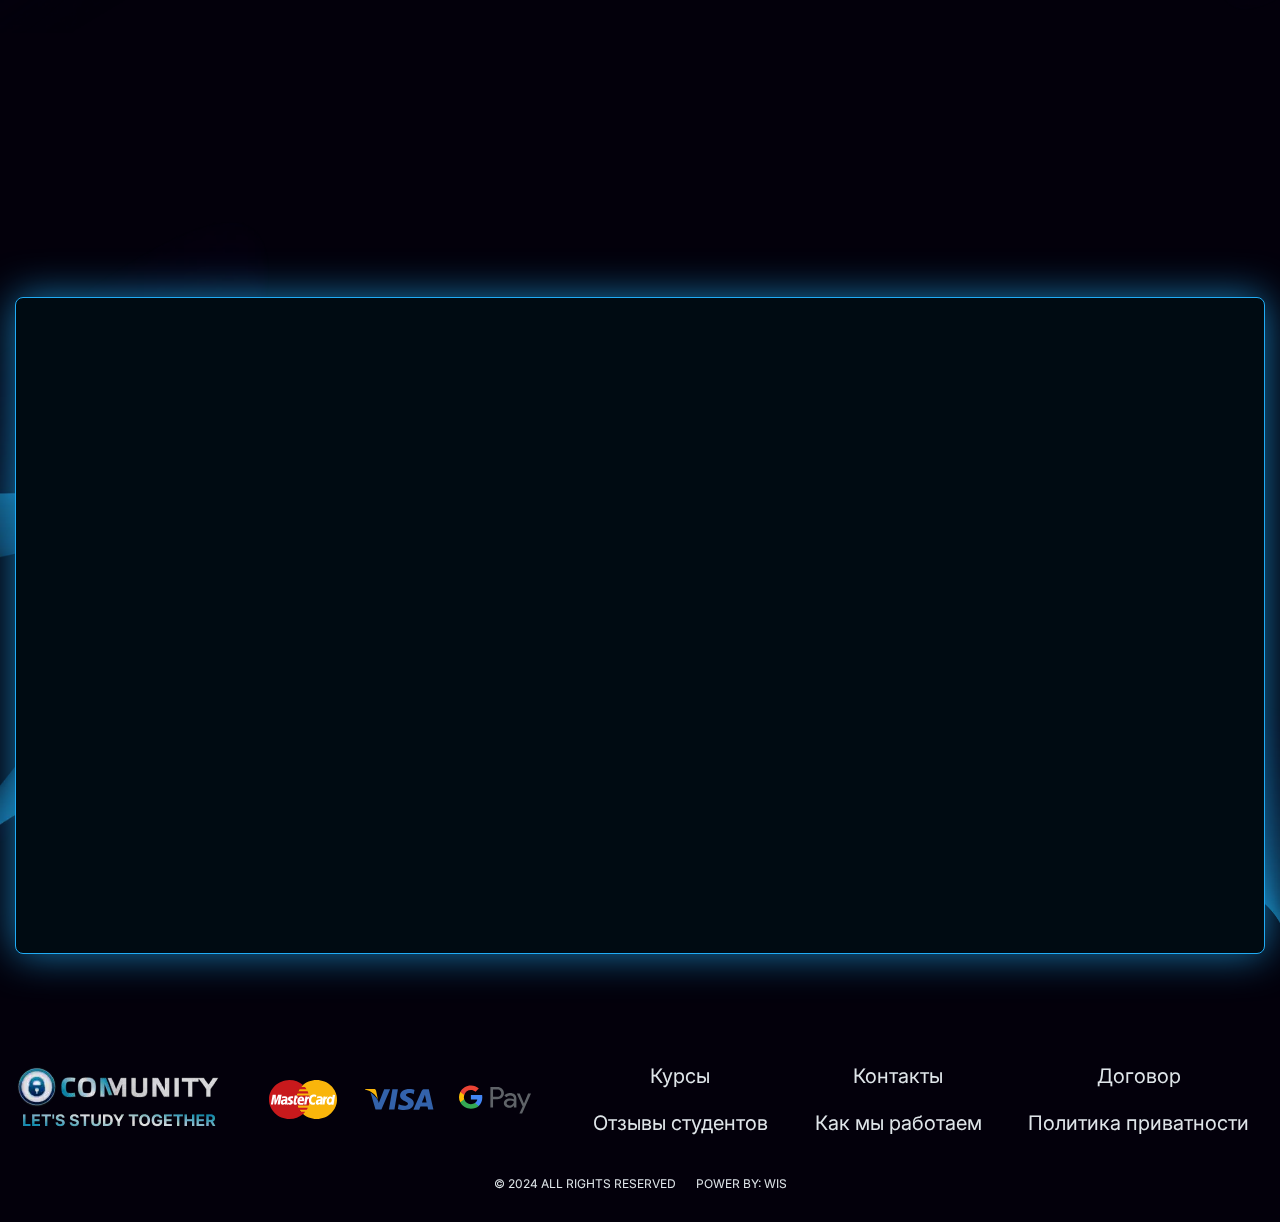
==== commit 1051c0de: "save" ====
--- a/index.html
+++ b/index.html
@@ -4,7 +4,7 @@
 <head>
 	<title>O-COMMUNITY</title>
 	<meta charset="UTF-8" />
-	<link rel="stylesheet" href="css/style.min.css?_v=20241123123251" />
+	<link rel="stylesheet" href="css/style.min.css?_v=20241123131108" />
 	<meta name="robots" content="index, follow" />
 	<style>
 		body {
@@ -127,7 +127,6 @@
 					<img data-prlx class="hero__decor-left" src="img/bg/h-l.webp" alt="Image" />
 					<img data-prlx class="hero__decor-right" src="img/bg/h-r.webp" alt="Image" />
 				</div>
-				<!-- <video src="img/bg/bg1.mp4" muted loop autoplay></video> -->
 			</section>
 			<div class="page__info info">
 				<div class="info__wrap">
@@ -294,7 +293,6 @@
 					<h2 data-watch-threshold="0.6" data-watch data-watch-once class="steps__title title title--center">
 						Путь к твоей <span>финансовой независимости</span>
 					</h2>
-					<!-- <div class="steps__label steps__label--center"></div> -->
 					<div data-watch data-watch-once class="steps__list">
 						<article data-watch data-watch-once class="steps__item item-steps">
 							<div class="item-steps__label">шаг 1</div>
@@ -499,12 +497,6 @@
 					<div class="courses__list">
 						<article data-watch data-watch-once class="courses__items item-courses">
 							<h3 class="item-courses__title">Модель</h3>
-							<!-- <div class="item-courses__schedule">
-                  <div class="item-courses__schedule-modules">
-                    6 учебных блоков
-                  </div>
-                  <div class="item-courses__schedule-weeks">4 недели</div>
-                </div> -->
 							<div class="item-courses__text text">
 								<p>
 									Этот курс подойдет как начинающему, так и опытному создателю
@@ -567,12 +559,6 @@
 						</article>
 						<article data-watch data-watch-once class="courses__items item-courses">
 							<h3 class="item-courses__title">Продюсер</h3>
-							<!-- <div class="item-courses__schedule">
-                  <div class="item-courses__schedule-modules">
-                    9 учебных блоков
-                  </div>
-                  <div class="item-courses__schedule-weeks">4 недели</div>
-                </div> -->
 							<div class="item-courses__text text">
 								<p>
 									Продюсер на OnlyFans — это человек, который управляет одним
@@ -631,12 +617,6 @@
 						</article>
 						<article data-watch data-watch-once class="courses__items item-courses">
 							<h3 class="item-courses__title">Продюсер pro</h3>
-							<!-- <div class="item-courses__schedule">
-                  <div class="item-courses__schedule-modules">
-                    10 учебных блоков
-                  </div>
-                  <div class="item-courses__schedule-weeks">4 недели</div>
-                </div> -->
 							<div class="item-courses__text text">
 								<p>
 									Включает в себя программу обучения «Модель» и программу
@@ -712,206 +692,6 @@
 					<div class="feedback__slider swiper">
 						<div class="feedback__wrapper swiper-wrapper">
 							<div class="feedback__list feedback__slide swiper-slide">
-								<!-- <div
-                    data-watch
-
-                    class="feedback__item item-feedback">
-                    <div class="item-feedback__header">
-                      <div class="item-feedback__person">
-                        <div class="item-feedback__name">Barbara Yates</div>
-                        <div class="item-feedback__count">
-                          <div class="item-feedback__date">Aug 19th, 2024</div>
-                          <div class="item-feedback__response">
-                            <img
-                              class="item-feedback__image ibg"
-                              src="img/icons/star-active.svg"
-                              alt="Image" />
-                            <img
-                              class="item-feedback__image ibg"
-                              src="img/icons/star-active.svg"
-                              alt="Image" />
-                            <img
-                              class="item-feedback__image ibg"
-                              src="img/icons/star-active.svg"
-                              alt="Image" />
-                            <img
-                              class="item-feedback__image ibg"
-                              src="img/icons/star-active.svg"
-                              alt="Image" />
-                            <img
-                              class="item-feedback__image ibg"
-                              src="img/icons/star-active.svg"
-                              alt="Image" />
-                          </div>
-                        </div>
-                      </div>
-                    </div>
-                    <div class="item-feedback__text text">
-                      <p>
-                        The only thing I would like to improve is more practical
-                        tasks and real cases that would allow better application
-                        of the acquired knowledge. But this is, without a doubt,
-                        a small thing in the overall positive impression of the
-                        course.
-                      </p>
-                      <p>
-                        Overall, I don’t recommend this course to anyone who
-                        wants to deepen their knowledge in [course topic area].
-                        This is an excellent way of self-development and
-                        acquiring new skills at a comfortable pace
-                      </p>
-                    </div>
-                  </div>
-                  <div
-                    data-watch
-
-                    class="feedback__item item-feedback">
-                    <div class="item-feedback__header">
-                      <div class="item-feedback__person">
-                        <div class="item-feedback__name">Barbara Yates</div>
-                        <div class="item-feedback__count">
-                          <div class="item-feedback__date">Aug 19th, 2024</div>
-                          <div class="item-feedback__response">
-                            <img
-                              class="item-feedback__image ibg"
-                              src="img/icons/star-active.svg"
-                              alt="Image" />
-                            <img
-                              class="item-feedback__image ibg"
-                              src="img/icons/star-active.svg"
-                              alt="Image" />
-                            <img
-                              class="item-feedback__image ibg"
-                              src="img/icons/star-active.svg"
-                              alt="Image" />
-                            <img
-                              class="item-feedback__image ibg"
-                              src="img/icons/star-active.svg"
-                              alt="Image" />
-                            <img
-                              class="item-feedback__image ibg"
-                              src="img/icons/star-active.svg"
-                              alt="Image" />
-                          </div>
-                        </div>
-                      </div>
-                    </div>
-                    <div class="item-feedback__text text">
-                      <p>
-                        The only thing I would like to improve is more practical
-                        tasks and real cases that would allow better application
-                        of the acquired knowledge. But this is, without a doubt,
-                        a small thing in the overall positive impression of the
-                        course.
-                      </p>
-                      <p>
-                        Overall, I don’t recommend this course to anyone who
-                        wants to deepen their knowledge in [course topic area].
-                        This is an excellent way of self-development and
-                        acquiring new skills at a comfortable pace
-                      </p>
-                    </div>
-                  </div>
-                  <div
-                    data-watch
-
-                    class="feedback__item item-feedback">
-                    <div class="item-feedback__header">
-                      <div class="item-feedback__person">
-                        <div class="item-feedback__name">Barbara Yates</div>
-                        <div class="item-feedback__count">
-                          <div class="item-feedback__date">Aug 19th, 2024</div>
-                          <div class="item-feedback__response">
-                            <img
-                              class="item-feedback__image ibg"
-                              src="img/icons/star-active.svg"
-                              alt="Image" />
-                            <img
-                              class="item-feedback__image ibg"
-                              src="img/icons/star-active.svg"
-                              alt="Image" />
-                            <img
-                              class="item-feedback__image ibg"
-                              src="img/icons/star-active.svg"
-                              alt="Image" />
-                            <img
-                              class="item-feedback__image ibg"
-                              src="img/icons/star-active.svg"
-                              alt="Image" />
-                            <img
-                              class="item-feedback__image ibg"
-                              src="img/icons/star-active.svg"
-                              alt="Image" />
-                          </div>
-                        </div>
-                      </div>
-                    </div>
-                    <div class="item-feedback__text text">
-                      <p>
-                        The only thing I would like to improve is more practical
-                        tasks and real cases that would allow better application
-                        of the acquired knowledge. But this is, without a doubt,
-                        a small thing in the overall positive impression of the
-                        course.
-                      </p>
-                      <p>
-                        Overall, I don’t recommend this course to anyone who
-                        wants to deepen their knowledge in [course topic area].
-                        This is an excellent way of self-development and
-                        acquiring new skills at a comfortable pace
-                      </p>
-                    </div>
-                  </div>
-                  <div
-                    data-watch
-
-                    class="feedback__item item-feedback">
-                    <div class="item-feedback__header">
-                      <div class="item-feedback__person">
-                        <div class="item-feedback__name">Barbara Yates</div>
-                        <div class="item-feedback__count">
-                          <div class="item-feedback__date">Aug 19th, 2024</div>
-                          <div class="item-feedback__response">
-                            <img
-                              class="item-feedback__image ibg"
-                              src="img/icons/star-active.svg"
-                              alt="Image" />
-                            <img
-                              class="item-feedback__image ibg"
-                              src="img/icons/star-active.svg"
-                              alt="Image" />
-                            <img
-                              class="item-feedback__image ibg"
-                              src="img/icons/star-active.svg"
-                              alt="Image" />
-                            <img
-                              class="item-feedback__image ibg"
-                              src="img/icons/star-active.svg"
-                              alt="Image" />
-                            <img
-                              class="item-feedback__image ibg"
-                              src="img/icons/star-active.svg"
-                              alt="Image" />
-                          </div>
-                        </div>
-                      </div>
-                    </div>
-                    <div class="item-feedback__text text">
-                      <p>
-                        The only thing I would like to improve is more practical
-                        tasks and real cases that would allow better application
-                        of the acquired knowledge. But this is, without a doubt,
-                        a small thing in the overall positive impression of the
-                        course.
-                      </p>
-                      <p>
-                        Overall, I don’t recommend this course to anyone who
-                        wants to deepen their knowledge in [course topic area].
-                        This is an excellent way of self-development and
-                        acquiring new skills at a comfortable pace
-                      </p>
-                    </div>
-                  </div> -->
 								<div data-watch class="feedback__item item-feedback">
 									<img class="item-feedback__img ibg" src="img/feedbacks/1.webp" alt="Image" />
 								</div>
@@ -923,207 +703,6 @@
 								</div>
 							</div>
 							<div class="feedback__list feedback__slide swiper-slide">
-								<!-- <div
-                    data-watch
-
-                    class="feedback__item item-feedback">
-                    <div class="item-feedback__header">
-                      <div class="item-feedback__person">
-                        <div class="item-feedback__name">Barbara Yates</div>
-                        <div class="item-feedback__count">
-                          <div class="item-feedback__date">Aug 19th, 2024</div>
-                          <div class="item-feedback__response">
-                            <img
-                              class="item-feedback__image ibg"
-                              src="img/icons/star-active.svg"
-                              alt="Image" />
-                            <img
-                              class="item-feedback__image ibg"
-                              src="img/icons/star-active.svg"
-                              alt="Image" />
-                            <img
-                              class="item-feedback__image ibg"
-                              src="img/icons/star-active.svg"
-                              alt="Image" />
-                            <img
-                              class="item-feedback__image ibg"
-                              src="img/icons/star-active.svg"
-                              alt="Image" />
-                            <img
-                              class="item-feedback__image ibg"
-                              src="img/icons/star-active.svg"
-                              alt="Image" />
-                          </div>
-                        </div>
-                      </div>
-                    </div>
-                    <div class="item-feedback__text text">
-                      <p>
-                        The only thing I would like to improve is more practical
-                        tasks and real cases that would allow better application
-                        of the acquired knowledge. But this is, without a doubt,
-                        a small thing in the overall positive impression of the
-                        course.
-                      </p>
-                      <p>
-                        Overall, I don’t recommend this course to anyone who
-                        wants to deepen their knowledge in [course topic area].
-                        This is an excellent way of self-development and
-                        acquiring new skills at a comfortable pace
-                      </p>
-                    </div>
-                  </div>
-                  <div
-                    data-watch
-
-                    class="feedback__item item-feedback">
-                    <div class="item-feedback__header">
-                      <div class="item-feedback__person">
-                        <div class="item-feedback__name">Barbara Yates</div>
-                        <div class="item-feedback__count">
-                          <div class="item-feedback__date">Aug 19th, 2024</div>
-                          <div class="item-feedback__response">
-                            <img
-                              class="item-feedback__image ibg"
-                              src="img/icons/star-active.svg"
-                              alt="Image" />
-                            <img
-                              class="item-feedback__image ibg"
-                              src="img/icons/star-active.svg"
-                              alt="Image" />
-                            <img
-                              class="item-feedback__image ibg"
-                              src="img/icons/star-active.svg"
-                              alt="Image" />
-                            <img
-                              class="item-feedback__image ibg"
-                              src="img/icons/star-active.svg"
-                              alt="Image" />
-                            <img
-                              class="item-feedback__image ibg"
-                              src="img/icons/star-active.svg"
-                              alt="Image" />
-                          </div>
-                        </div>
-                      </div>
-                    </div>
-                    <div class="item-feedback__text text">
-                      <p>
-                        The only thing I would like to improve is more practical
-                        tasks and real cases that would allow better application
-                        of the acquired knowledge. But this is, without a doubt,
-                        a small thing in the overall positive impression of the
-                        course.
-                      </p>
-                      <p>
-                        Overall, I don’t recommend this course to anyone who
-                        wants to deepen their knowledge in [course topic area].
-                        This is an excellent way of self-development and
-                        acquiring new skills at a comfortable pace
-                      </p>
-                    </div>
-                  </div>
-                  <div
-                    data-watch
-
-                    class="feedback__item item-feedback">
-                    <div class="item-feedback__header">
-                      <div class="item-feedback__person">
-                        <div class="item-feedback__name">Barbara Yates</div>
-                        <div class="item-feedback__count">
-                          <div class="item-feedback__date">Aug 19th, 2024</div>
-                          <div class="item-feedback__response">
-                            <img
-                              class="item-feedback__image ibg"
-                              src="img/icons/star-active.svg"
-                              alt="Image" />
-                            <img
-                              class="item-feedback__image ibg"
-                              src="img/icons/star-active.svg"
-                              alt="Image" />
-                            <img
-                              class="item-feedback__image ibg"
-                              src="img/icons/star-active.svg"
-                              alt="Image" />
-                            <img
-                              class="item-feedback__image ibg"
-                              src="img/icons/star-active.svg"
-                              alt="Image" />
-                            <img
-                              class="item-feedback__image ibg"
-                              src="img/icons/star-active.svg"
-                              alt="Image" />
-                          </div>
-                        </div>
-                      </div>
-                    </div>
-                    <div class="item-feedback__text text">
-                      <p>
-                        The only thing I would like to improve is more practical
-                        tasks and real cases that would allow better application
-                        of the acquired knowledge. But this is, without a doubt,
-                        a small thing in the overall positive impression of the
-                        course.
-                      </p>
-                      <p>
-                        Overall, I don’t recommend this course to anyone who
-                        wants to deepen their knowledge in [course topic area].
-                        This is an excellent way of self-development and
-                        acquiring new skills at a comfortable pace
-                      </p>
-                    </div>
-                  </div>
-                  <div
-                    data-watch
-
-                    class="feedback__item item-feedback">
-                    <div class="item-feedback__header">
-                      <div class="item-feedback__person">
-                        <div class="item-feedback__name">Barbara Yates</div>
-                        <div class="item-feedback__count">
-                          <div class="item-feedback__date">Aug 19th, 2024</div>
-                          <div class="item-feedback__response">
-                            <img
-                              class="item-feedback__image ibg"
-                              src="img/icons/star-active.svg"
-                              alt="Image" />
-                            <img
-                              class="item-feedback__image ibg"
-                              src="img/icons/star-active.svg"
-                              alt="Image" />
-                            <img
-                              class="item-feedback__image ibg"
-                              src="img/icons/star-active.svg"
-                              alt="Image" />
-                            <img
-                              class="item-feedback__image ibg"
-                              src="img/icons/star-active.svg"
-                              alt="Image" />
-                            <img
-                              class="item-feedback__image ibg"
-                              src="img/icons/star-active.svg"
-                              alt="Image" />
-                          </div>
-                        </div>
-                      </div>
-                    </div>
-                    <div class="item-feedback__text text">
-                      <p>
-                        The only thing I would like to improve is more practical
-                        tasks and real cases that would allow better application
-                        of the acquired knowledge. But this is, without a doubt,
-                        a small thing in the overall positive impression of the
-                        course.
-                      </p>
-                      <p>
-                        Overall, I don’t recommend this course to anyone who
-                        wants to deepen their knowledge in [course topic area].
-                        This is an excellent way of self-development and
-                        acquiring new skills at a comfortable pace
-                      </p>
-                    </div>
-                  </div> -->
-								<!--  -->
 								<div data-watch class="feedback__item item-feedback">
 									<img class="item-feedback__img ibg" src="img/feedbacks/4.webp" alt="Image" />
 								</div>
@@ -1249,51 +828,6 @@
 								</div>
 							</div>
 						</article>
-						<!-- <article
-                data-watch
-                data-watch-once
-                class="advantages__item advantages__item--4">
-                <h3
-                  data-watch
-                  data-watch-once
-                  data-watch-threshold="0.6"
-                  class="advantages__item-title">
-                  Потенциал роста аудитории
-                </h3>
-                <div data-showmore="items" class="advantages-item">
-                  <ul
-                    data-showmore-content="1"
-                    class="advantages-item__content">
-                    <li class="advantages-item__body">
-                      <h4 class="advantages-item__title">
-                        Возможности для ниши
-                      </h4>
-                      <p class="advantages-item__text text">
-                        Благодаря прямой связи с фанатами, контент-мейкеры могут
-                        создать свою уникальную нишу, развивая личный бренд
-                      </p>
-                    </li>
-                    <li class="advantages-item__body">
-                      <h4 class="advantages-item__title">
-                        Поддержка аудитории
-                      </h4>
-                      <p class="advantages-item__text text">
-                        Фанаты могут активно взаимодействовать, поддерживать
-                        контент через платные подписки и чаевые
-                      </p>
-                    </li>
-                  </ul>
-                  <div class="advantages-item__action">
-                    <button
-                      hidden
-                      data-showmore-button
-                      type="button"
-                      class="advantages-item__more">
-                      <span>показать полностью</span><span>спрятать</span>
-                    </button>
-                  </div>
-                </div>
-              </article> -->
 						<article data-watch data-watch-once data-watch-threshold="0.6" class="advantages__item advantages__item--4">
 							<h3 data-watch data-watch-once data-watch-threshold="0.6" class="advantages__item-title">
 								Дополнительные способы заработка
@@ -1393,54 +927,6 @@
 								</div>
 							</div>
 						</article>
-						<!-- <article
-                data-watch
-                data-watch-once
-                class="advantages__item advantages__item--8">
-                <h3
-                  data-watch
-                  data-watch-once
-                  data-watch-threshold="0.6"
-                  class="advantages__item-title">
-                  Вывод денег
-                </h3>
-                <div data-showmore="items" class="advantages-item">
-                  <ul
-                    data-showmore-content="1"
-                    class="advantages-item__content">
-                    <li class="advantages-item__body">
-                      <h4 class="advantages-item__title">
-                        Множество вариантов:
-                      </h4>
-                      <p class="advantages-item__text text">
-                        Платформа предоставляет возможность вывода денег
-                        напрямую на карту и на популярные онлайн платежные
-                        сервисы, с помощью которых можно выводить деньги
-                        напрямую в криптовалюту.
-                      </p>
-                    </li>
-                    <li class="advantages-item__body">
-                      <h4 class="advantages-item__title">
-                        Время вывода денег:
-                      </h4>
-                      <p class="advantages-item__text text">
-                        OnlyFans позволяет получать 80% прибыли от подписок,
-                        чаевых и платных сообщений, что делает эту платформу
-                        высокодоходной для авторов цифрового контента
-                      </p>
-                    </li>
-                  </ul>
-                  <div class="advantages-item__action">
-                    <button
-                      hidden
-                      data-showmore-button
-                      type="button"
-                      class="advantages-item__more">
-                      <span>показать полностью</span><span>спрятать</span>
-                    </button>
-                  </div>
-                </div>
-              </article> -->
 					</div>
 				</div>
 				<div data-prlx-parent class="advantages__decor">
@@ -2119,62 +1605,12 @@
 									комьюнити и доступ к обучению
 								</div>
 								<div class="pay">
-									<script async src="https://js.stripe.com/v3/buy-button.js?_v=20241123123251"></script>
+									<script async src="https://js.stripe.com/v3/buy-button.js?_v=20241123131108"></script>
 
 									<stripe-buy-button buy-button-id="buy_btn_1QOGDjJdHnKcEvhm8ldxXHF5" publishable-key="pk_live_51QMO3aJdHnKcEvhmqkFhZ0YrygCvmlyq0wuhtv567vMEzHj0WHEOeNcvpomRReW1rRIrsHlkmH4f6avZW9vsdXoB00UpmsjjFN">
 									</stripe-buy-button>
 									<!-- <a data-watch href="#" class="button button--pay">Купить</a> -->
 								</div>
-								<!-- <form
-              method="POST"
-              action="/После оплаты вы получите ссылку-приглашение в наше закрытое комьюнити и доступ к обучениюess"
-              netlify
-              id="model"
-              name="model"
-              class="form">
-              <div class="contact__wrapper">
-                <input
-                  type="text"
-                  name="form[name]"
-                  id="name"
-                  data-error="Incorect name"
-                  data-required="text"
-                  autocomplete="off"
-                  required
-                  placeholder="Имя *"
-                  class="contact__input input" />
-                <input
-                  data-validate
-                  required
-                  type="email"
-                  name="form[email]"
-                  id="email"
-                  data-error="Incorect email"
-                  data-required="email"
-                  autocomplete="off"
-                  placeholder="E-mail *"
-                  class="contact__input input" />
-                <input
-                  pattern="^\d{10,12}$"
-                  type="tel"
-                  name="form[tel]"
-                  id="tel"
-                  autocomplete="off"
-                  placeholder="Телефон"
-                  class="contact__input input" />
-                <textarea
-                  required
-                  data-autoheight
-                  id="message"
-                  class="contact__input input"
-                  name="form[message]"
-                  placeholder="Сообщение *"></textarea>
-              </div>
-
-              <button data-watch type="submit" class="contact__button button">
-                купить курс
-              </button>
-            </form> -->
 							</div>
 						</div>
 					</div>
@@ -2201,62 +1637,12 @@
 									комьюнити и доступ к обучению
 								</div>
 								<div class="pay">
-									<script async src="https://js.stripe.com/v3/buy-button.js?_v=20241123123251"></script>
+									<script async src="https://js.stripe.com/v3/buy-button.js?_v=20241123131108"></script>
 
 									<stripe-buy-button buy-button-id="buy_btn_1QOGEwJdHnKcEvhmNLr2Hmzg" publishable-key="pk_live_51QMO3aJdHnKcEvhmqkFhZ0YrygCvmlyq0wuhtv567vMEzHj0WHEOeNcvpomRReW1rRIrsHlkmH4f6avZW9vsdXoB00UpmsjjFN">
 									</stripe-buy-button>
 									<!-- <a data-watch href="#" class="button button--pay">Купить</a> -->
 								</div>
-								<!-- <form
-              method="POST"
-              action="/После оплаты вы получите ссылку-приглашение в наше закрытое комьюнити и доступ к обучениюess"
-              netlify
-              id="producer"
-              name="producer"
-              class="form">
-              <div class="contact__wrapper">
-                <input
-                  type="text"
-                  name="form[name]"
-                  id="name"
-                  data-error="Incorect name"
-                  data-required="text"
-                  autocomplete="off"
-                  required
-                  placeholder="Имя *"
-                  class="contact__input input" />
-                <input
-                  data-validate
-                  required
-                  type="email"
-                  name="form[email]"
-                  id="email"
-                  data-error="Incorect email"
-                  data-required="email"
-                  autocomplete="off"
-                  placeholder="E-mail *"
-                  class="contact__input input" />
-                <input
-                  pattern="^\d{10,12}$"
-                  type="tel"
-                  name="form[tel]"
-                  id="tel"
-                  autocomplete="off"
-                  placeholder="Телефон"
-                  class="contact__input input" />
-                <textarea
-                  required
-                  data-autoheight
-                  id="message"
-                  class="contact__input input"
-                  name="form[message]"
-                  placeholder="Сообщение *"></textarea>
-              </div>
-
-              <button data-watch type="submit" class="contact__button button">
-                купить курс
-              </button>
-            </form> -->
 							</div>
 						</div>
 					</div>
@@ -2283,62 +1669,12 @@
 									комьюнити и доступ к обучению
 								</div>
 								<div class="pay">
-									<script async src="https://js.stripe.com/v3/buy-button.js?_v=20241123123251"></script>
+									<script async src="https://js.stripe.com/v3/buy-button.js?_v=20241123131108"></script>
 
 									<stripe-buy-button buy-button-id="buy_btn_1QOGFnJdHnKcEvhmIyjQYksA" publishable-key="pk_live_51QMO3aJdHnKcEvhmqkFhZ0YrygCvmlyq0wuhtv567vMEzHj0WHEOeNcvpomRReW1rRIrsHlkmH4f6avZW9vsdXoB00UpmsjjFN">
 									</stripe-buy-button>
 									<!-- <a data-watch href="#" class="button button--pay">Купить</a> -->
 								</div>
-								<!-- <form
-              method="POST"
-              action="/После оплаты вы получите ссылку-приглашение в наше закрытое комьюнити и доступ к обучениюess"
-              netlify
-              id="pro"
-              name="pro"
-              class="form">
-              <div class="contact__wrapper">
-                <input
-                  type="text"
-                  name="form[name]"
-                  id="name"
-                  data-error="Incorect name"
-                  data-required="text"
-                  autocomplete="off"
-                  required
-                  placeholder="Имя *"
-                  class="contact__input input" />
-                <input
-                  data-validate
-                  required
-                  type="email"
-                  name="form[email]"
-                  id="email"
-                  data-error="Incorect email"
-                  data-required="email"
-                  autocomplete="off"
-                  placeholder="E-mail *"
-                  class="contact__input input" />
-                <input
-                  pattern="^\d{10,12}$"
-                  type="tel"
-                  name="form[tel]"
-                  id="tel"
-                  autocomplete="off"
-                  placeholder="Телефон"
-                  class="contact__input input" />
-                <textarea
-                  required
-                  data-autoheight
-                  id="message"
-                  class="contact__input input"
-                  name="form[message]"
-                  placeholder="Сообщение *"></textarea>
-              </div>
-
-              <button data-watch type="submit" class="contact__button button">
-                купить курс
-              </button>
-            </form> -->
 							</div>
 						</div>
 					</div>
@@ -2367,60 +1703,10 @@
 								</div>
 								<div class="pay">
 									<!-- <a data-watch href="#" class="button button--pay">Купить</a> -->
-									<link href="https://api.cryptocloud.plus/static/pay_btn/css/app.css?_v=20241123123251" rel="stylesheet" />
+									<link href="https://api.cryptocloud.plus/static/pay_btn/css/app.css?_v=20241123131108" rel="stylesheet" />
 									<vue-widget shop_id="y5GzvGTTnSP0BCNz" api_key="eyJ0eXAiOiJKV1QiLCJhbGciOiJIUzI1NiJ9.eyJ1dWlkIjoiTWprMU1UYz0iLCJ0eXBlIjoicHJvamVjdCIsInYiOiI0YmU1Y2U1MmMzOGM3MDI0ZGRlY2I4YmQ2Yjc1N2QyN2JiOGNmYzEwNDY2ODI0YjNiODM2ODk3ZDlkYTdlNjU4IiwiZXhwIjo4ODEzMTM5NjE2MX0.YAEkQ46E0vYK_xd-be8QX3PQcalTtPxQmvS77PbNTbk" background="#fff" color="#0e79b7" border_color="#000" width="250px" currency="USD" amount="499" text_btn="Купить" order_id="YOUR_ORDER_ID"></vue-widget>
-									<script src="https://api.cryptocloud.plus/static/pay_btn/js/app.js?_v=20241123123251"></script>
-								</div>
-								<!-- <form
-              method="POST"
-              action="/После оплаты вы получите ссылку-приглашение в наше закрытое комьюнити и доступ к обучениюess"
-              netlify
-              id="modelcrypt"
-              name="modelcrypt"
-              class="form">
-              <div class="contact__wrapper">
-                <input
-                  type="text"
-                  name="form[name]"
-                  id="name"
-                  data-error="Incorect name"
-                  data-required="text"
-                  autocomplete="off"
-                  required
-                  placeholder="Имя *"
-                  class="contact__input input" />
-                <input
-                  data-validate
-                  required
-                  type="email"
-                  name="form[email]"
-                  id="email"
-                  data-error="Incorect email"
-                  data-required="email"
-                  autocomplete="off"
-                  placeholder="E-mail *"
-                  class="contact__input input" />
-                <input
-                  pattern="^\d{10,12}$"
-                  type="tel"
-                  name="form[tel]"
-                  id="tel"
-                  autocomplete="off"
-                  placeholder="Телефон"
-                  class="contact__input input" />
-                <textarea
-                  required
-                  data-autoheight
-                  id="message"
-                  class="contact__input input"
-                  name="form[message]"
-                  placeholder="Сообщение *"></textarea>
-              </div>
-
-              <button data-watch type="submit" class="contact__button button">
-                купить курс
-              </button>
-            </form> -->
+									<script src="https://api.cryptocloud.plus/static/pay_btn/js/app.js?_v=20241123131108"></script>
+								</div>
 							</div>
 						</div>
 					</div>
@@ -2448,60 +1734,10 @@
 								</div>
 								<div class="pay">
 									<!-- <a data-watch href="#" class="button button--pay">Купить</a> -->
-									<link href="https://api.cryptocloud.plus/static/pay_btn/css/app.css?_v=20241123123251" rel="stylesheet" />
+									<link href="https://api.cryptocloud.plus/static/pay_btn/css/app.css?_v=20241123131108" rel="stylesheet" />
 									<vue-widget shop_id="y5GzvGTTnSP0BCNz" api_key="eyJ0eXAiOiJKV1QiLCJhbGciOiJIUzI1NiJ9.eyJ1dWlkIjoiTWprMU1UYz0iLCJ0eXBlIjoicHJvamVjdCIsInYiOiI0YmU1Y2U1MmMzOGM3MDI0ZGRlY2I4YmQ2Yjc1N2QyN2JiOGNmYzEwNDY2ODI0YjNiODM2ODk3ZDlkYTdlNjU4IiwiZXhwIjo4ODEzMTM5NjE2MX0.YAEkQ46E0vYK_xd-be8QX3PQcalTtPxQmvS77PbNTbk" background="#fff" color="#0e79b7" border_color="#000" width="250px" currency="USD" amount="999" text_btn="Купить" order_id="YOUR_ORDER_ID"></vue-widget>
-									<script src="https://api.cryptocloud.plus/static/pay_btn/js/app.js?_v=20241123123251"></script>
-								</div>
-								<!-- <form
-              method="POST"
-              action="/После оплаты вы получите ссылку-приглашение в наше закрытое комьюнити и доступ к обучениюess"
-              netlify
-              id="producercrypt"
-              name="producercrypt"
-              class="form">
-              <div class="contact__wrapper">
-                <input
-                  type="text"
-                  name="form[name]"
-                  id="name"
-                  data-error="Incorect name"
-                  data-required="text"
-                  autocomplete="off"
-                  required
-                  placeholder="Имя *"
-                  class="contact__input input" />
-                <input
-                  data-validate
-                  required
-                  type="email"
-                  name="form[email]"
-                  id="email"
-                  data-error="Incorect email"
-                  data-required="email"
-                  autocomplete="off"
-                  placeholder="E-mail *"
-                  class="contact__input input" />
-                <input
-                  pattern="^\d{10,12}$"
-                  type="tel"
-                  name="form[tel]"
-                  id="tel"
-                  autocomplete="off"
-                  placeholder="Телефон"
-                  class="contact__input input" />
-                <textarea
-                  required
-                  data-autoheight
-                  id="message"
-                  class="contact__input input"
-                  name="form[message]"
-                  placeholder="Сообщение *"></textarea>
-              </div>
-
-              <button data-watch type="submit" class="contact__button button">
-                купить курс
-              </button>
-            </form> -->
+									<script src="https://api.cryptocloud.plus/static/pay_btn/js/app.js?_v=20241123131108"></script>
+								</div>
 							</div>
 						</div>
 					</div>
@@ -2528,61 +1764,11 @@
 									комьюнити и доступ к обучению
 								</div>
 								<div class="pay">
-									<link href="https://api.cryptocloud.plus/static/pay_btn/css/app.css?_v=20241123123251" rel="stylesheet" />
+									<link href="https://api.cryptocloud.plus/static/pay_btn/css/app.css?_v=20241123131108" rel="stylesheet" />
 									<vue-widget shop_id="y5GzvGTTnSP0BCNz" api_key="eyJ0eXAiOiJKV1QiLCJhbGciOiJIUzI1NiJ9.eyJ1dWlkIjoiTWprMU1UYz0iLCJ0eXBlIjoicHJvamVjdCIsInYiOiI0YmU1Y2U1MmMzOGM3MDI0ZGRlY2I4YmQ2Yjc1N2QyN2JiOGNmYzEwNDY2ODI0YjNiODM2ODk3ZDlkYTdlNjU4IiwiZXhwIjo4ODEzMTM5NjE2MX0.YAEkQ46E0vYK_xd-be8QX3PQcalTtPxQmvS77PbNTbk" background="#fff" color="#0e79b7" border_color="#000" width="250px" currency="USD" amount="1499" text_btn="Купить" order_id="YOUR_ORDER_ID"></vue-widget>
-									<script src="https://api.cryptocloud.plus/static/pay_btn/js/app.js?_v=20241123123251"></script>
+									<script src="https://api.cryptocloud.plus/static/pay_btn/js/app.js?_v=20241123131108"></script>
 									<!-- <a data-watch href="#" class="button button--pay">Купить</a> -->
 								</div>
-								<!-- <form
-              method="POST"
-              action="/После оплаты вы получите ссылку-приглашение в наше закрытое комьюнити и доступ к обучениюess"
-              netlify
-              id="procrypt"
-              name="procrypt"
-              class="form">
-              <div class="contact__wrapper">
-                <input
-                  type="text"
-                  name="form[name]"
-                  id="name"
-                  data-error="Incorect name"
-                  data-required="text"
-                  autocomplete="off"
-                  required
-                  placeholder="Имя *"
-                  class="contact__input input" />
-                <input
-                  data-validate
-                  required
-                  type="email"
-                  name="form[email]"
-                  id="email"
-                  data-error="Incorect email"
-                  data-required="email"
-                  autocomplete="off"
-                  placeholder="E-mail *"
-                  class="contact__input input" />
-                <input
-                  pattern="^\d{10,12}$"
-                  type="tel"
-                  name="form[tel]"
-                  id="tel"
-                  autocomplete="off"
-                  placeholder="Телефон"
-                  class="contact__input input" />
-                <textarea
-                  required
-                  data-autoheight
-                  id="message"
-                  class="contact__input input"
-                  name="form[message]"
-                  placeholder="Сообщение *"></textarea>
-              </div>
-
-              <button data-watch type="submit" class="contact__button button">
-                купить курс
-              </button>
-            </form> -->
 							</div>
 						</div>
 					</div>
@@ -2590,7 +1776,7 @@
 			</div>
 		</div>
 	</div>
-	<script src="js/app.min.js?_v=20241123123251"></script>
+	<script src="js/app.min.js?_v=20241123131108"></script>
 </body>
 
 </html>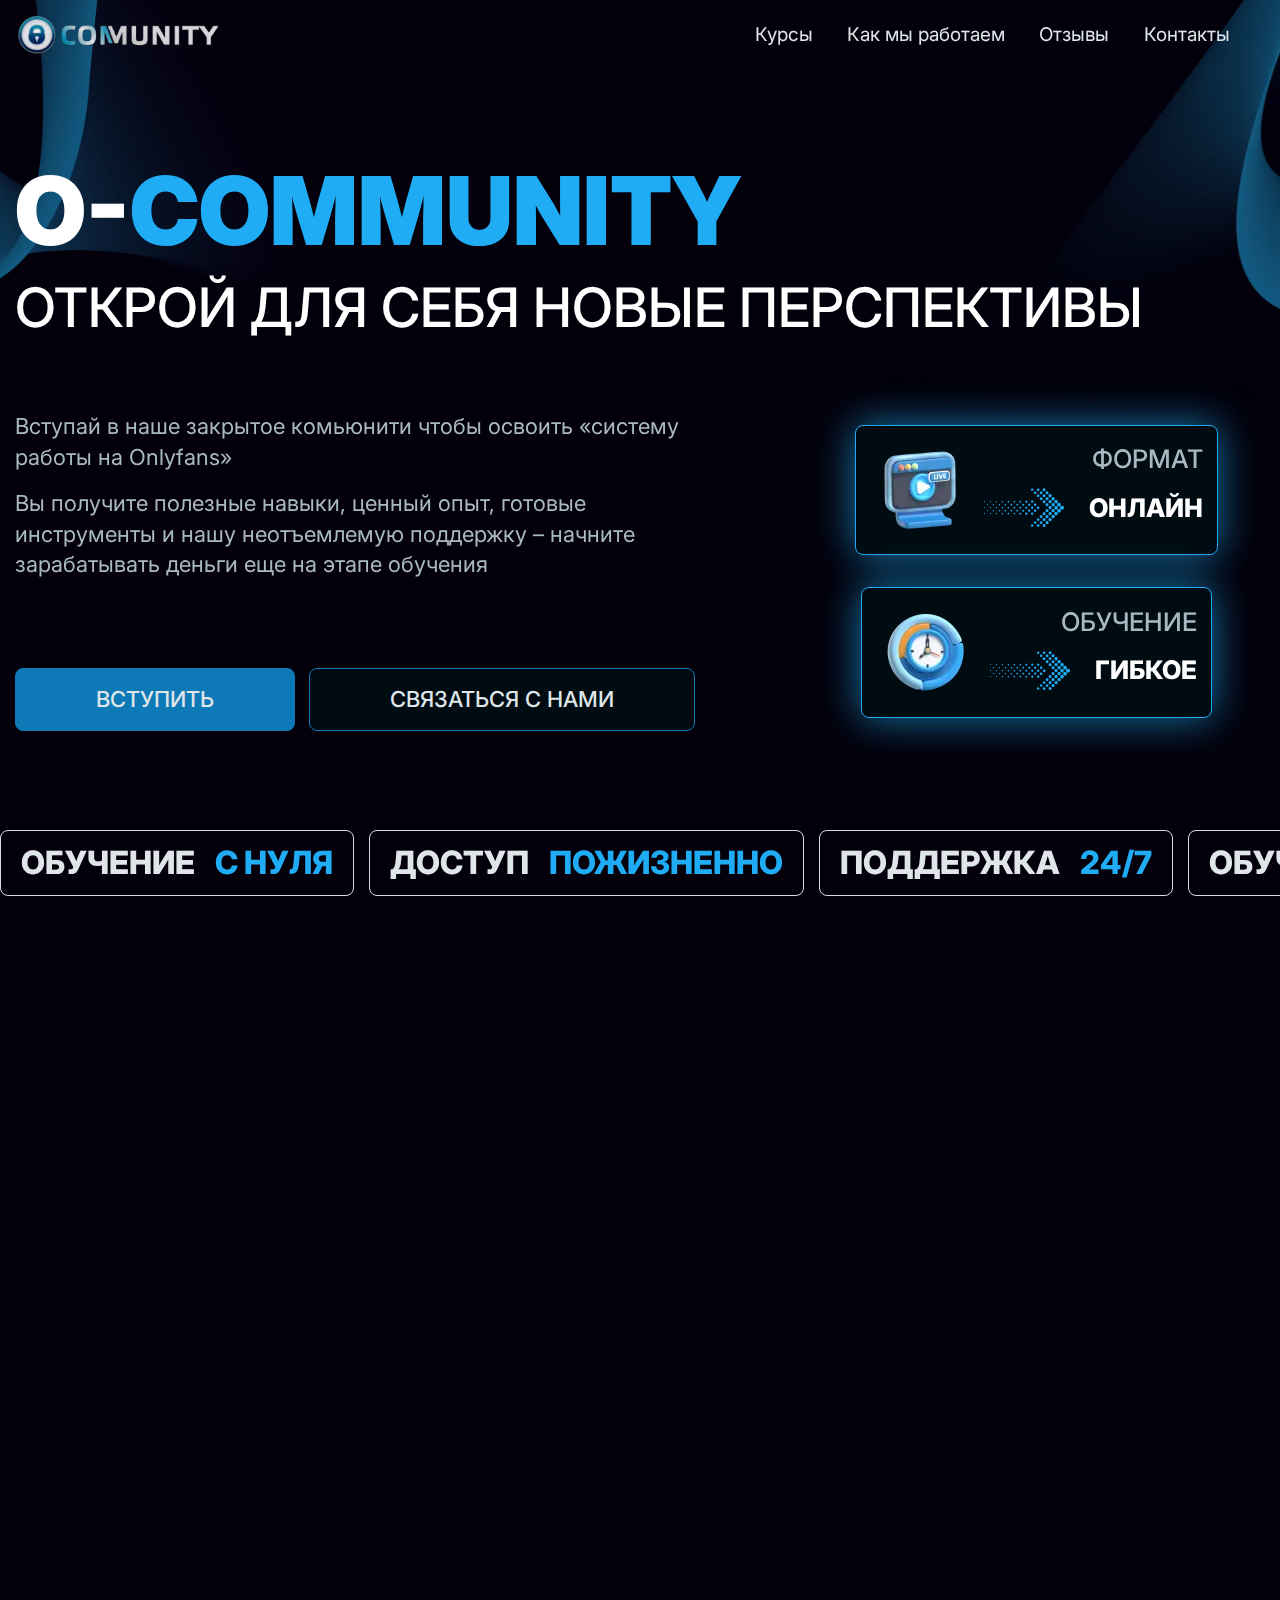
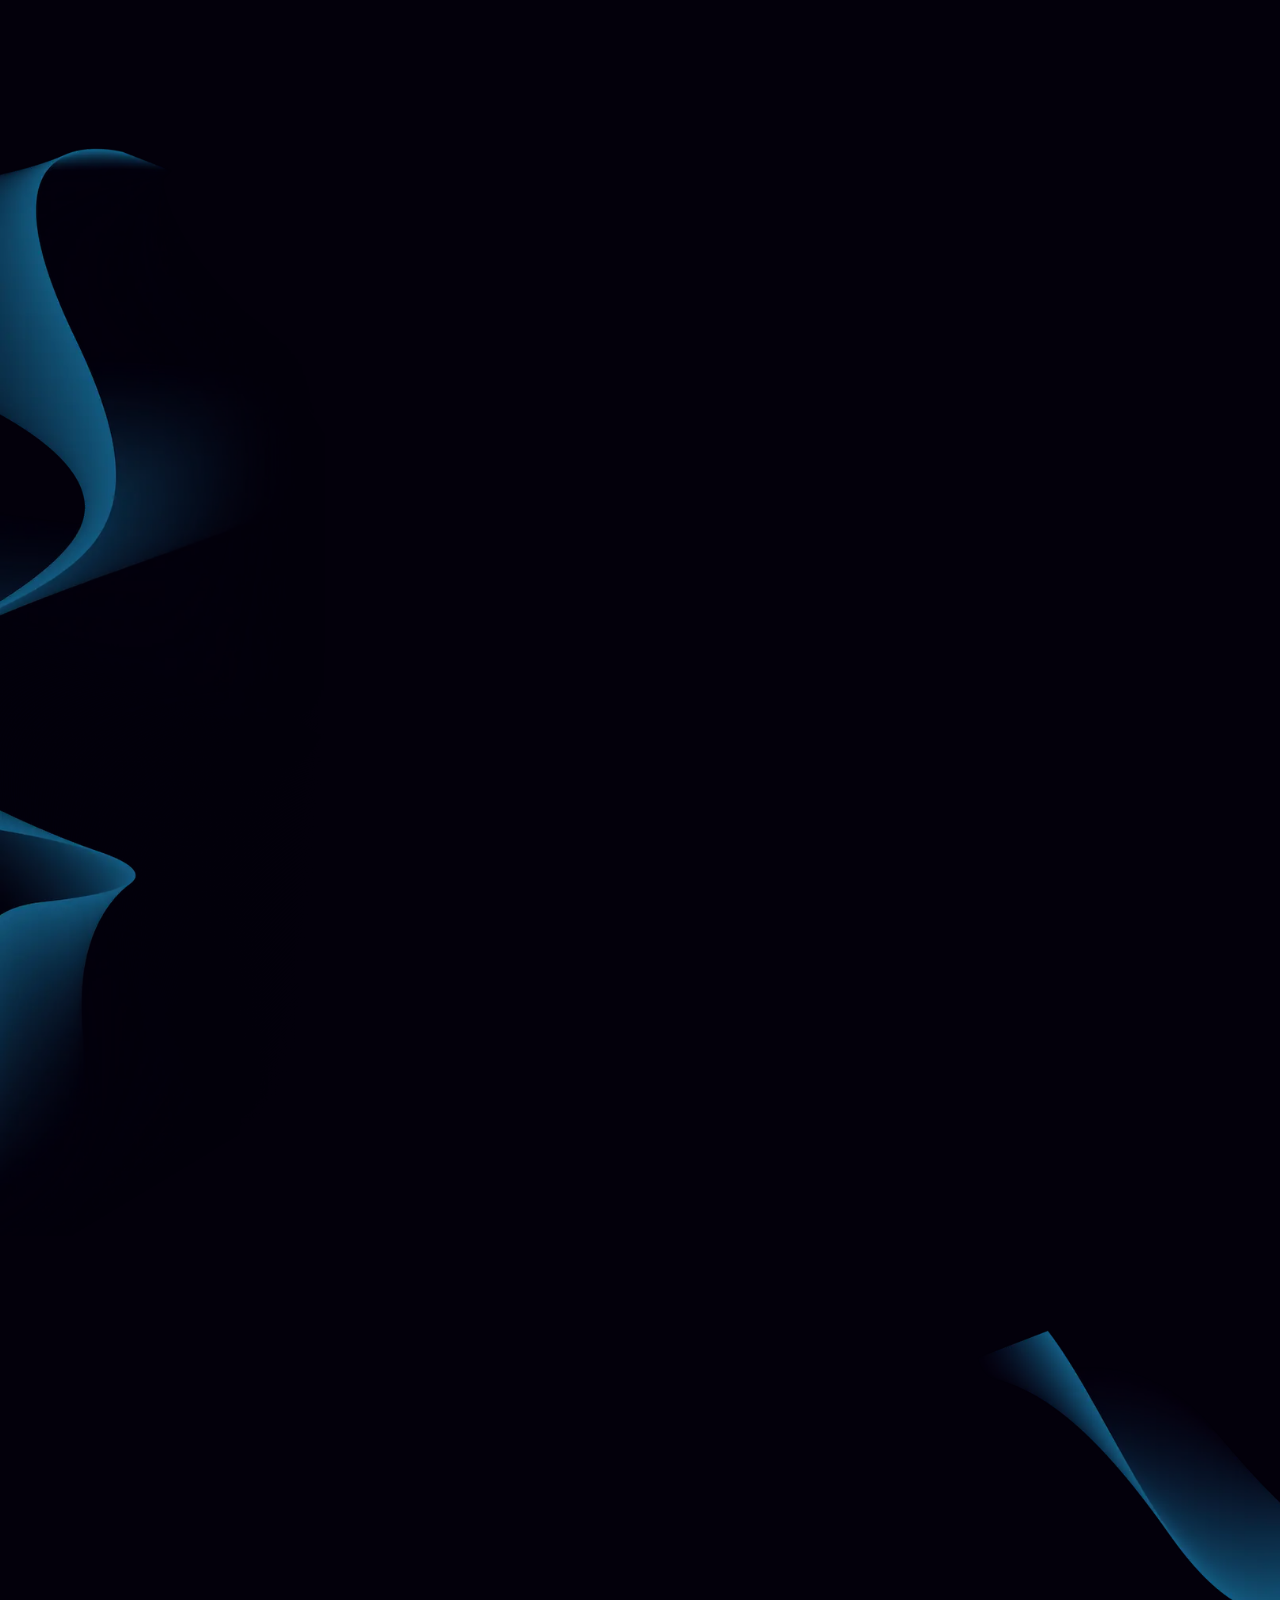
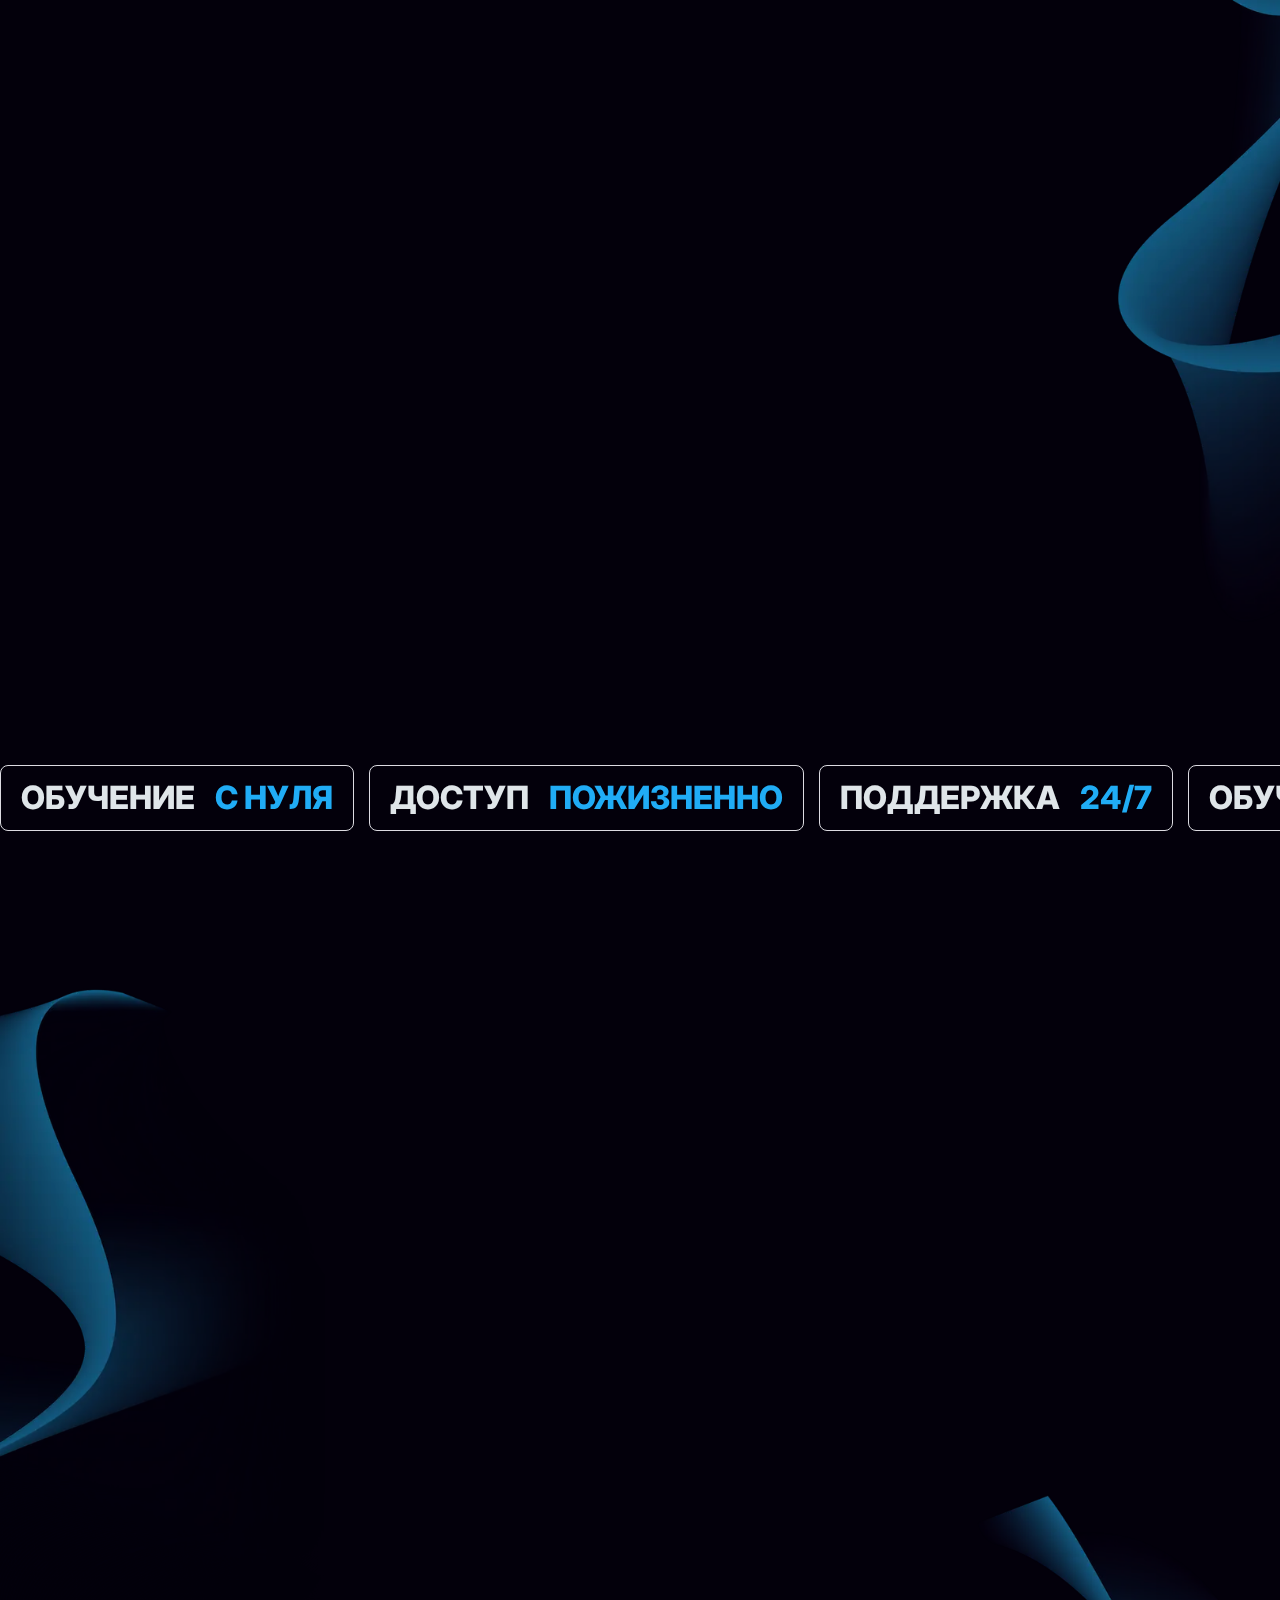
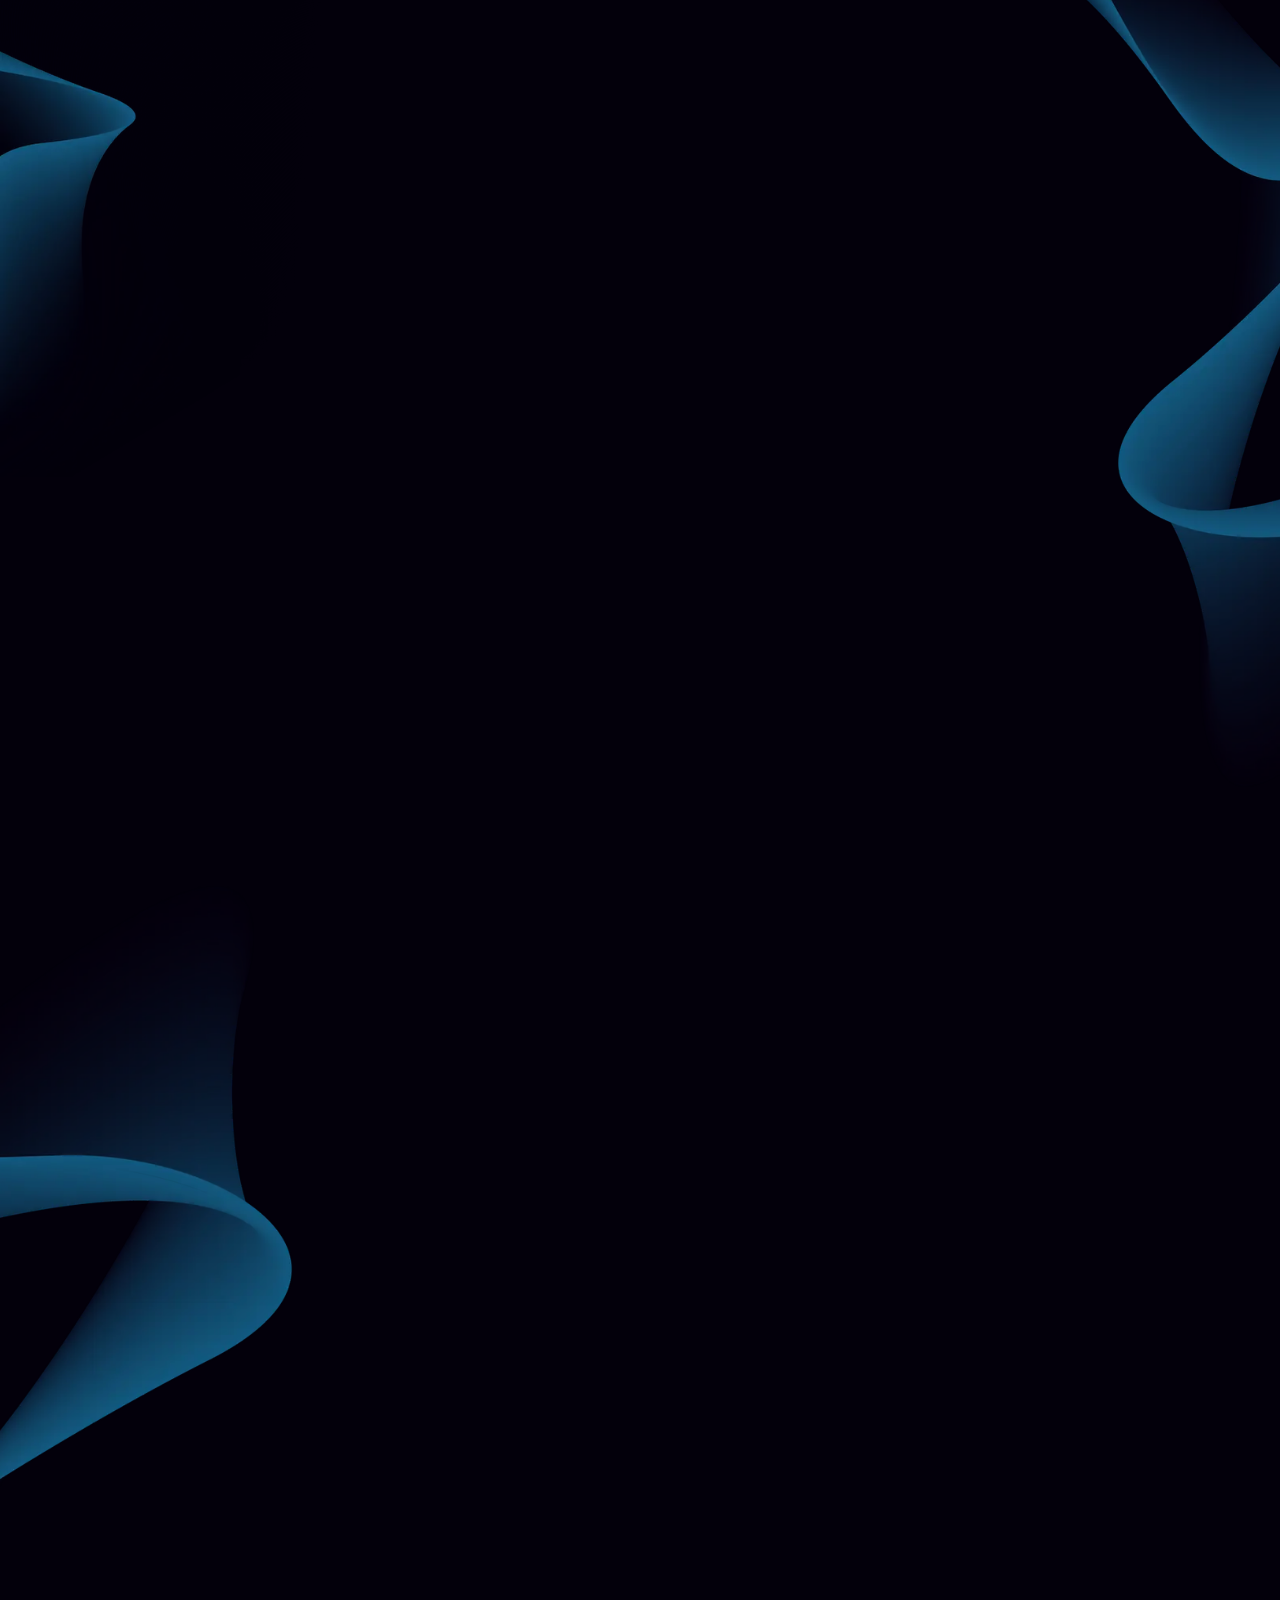
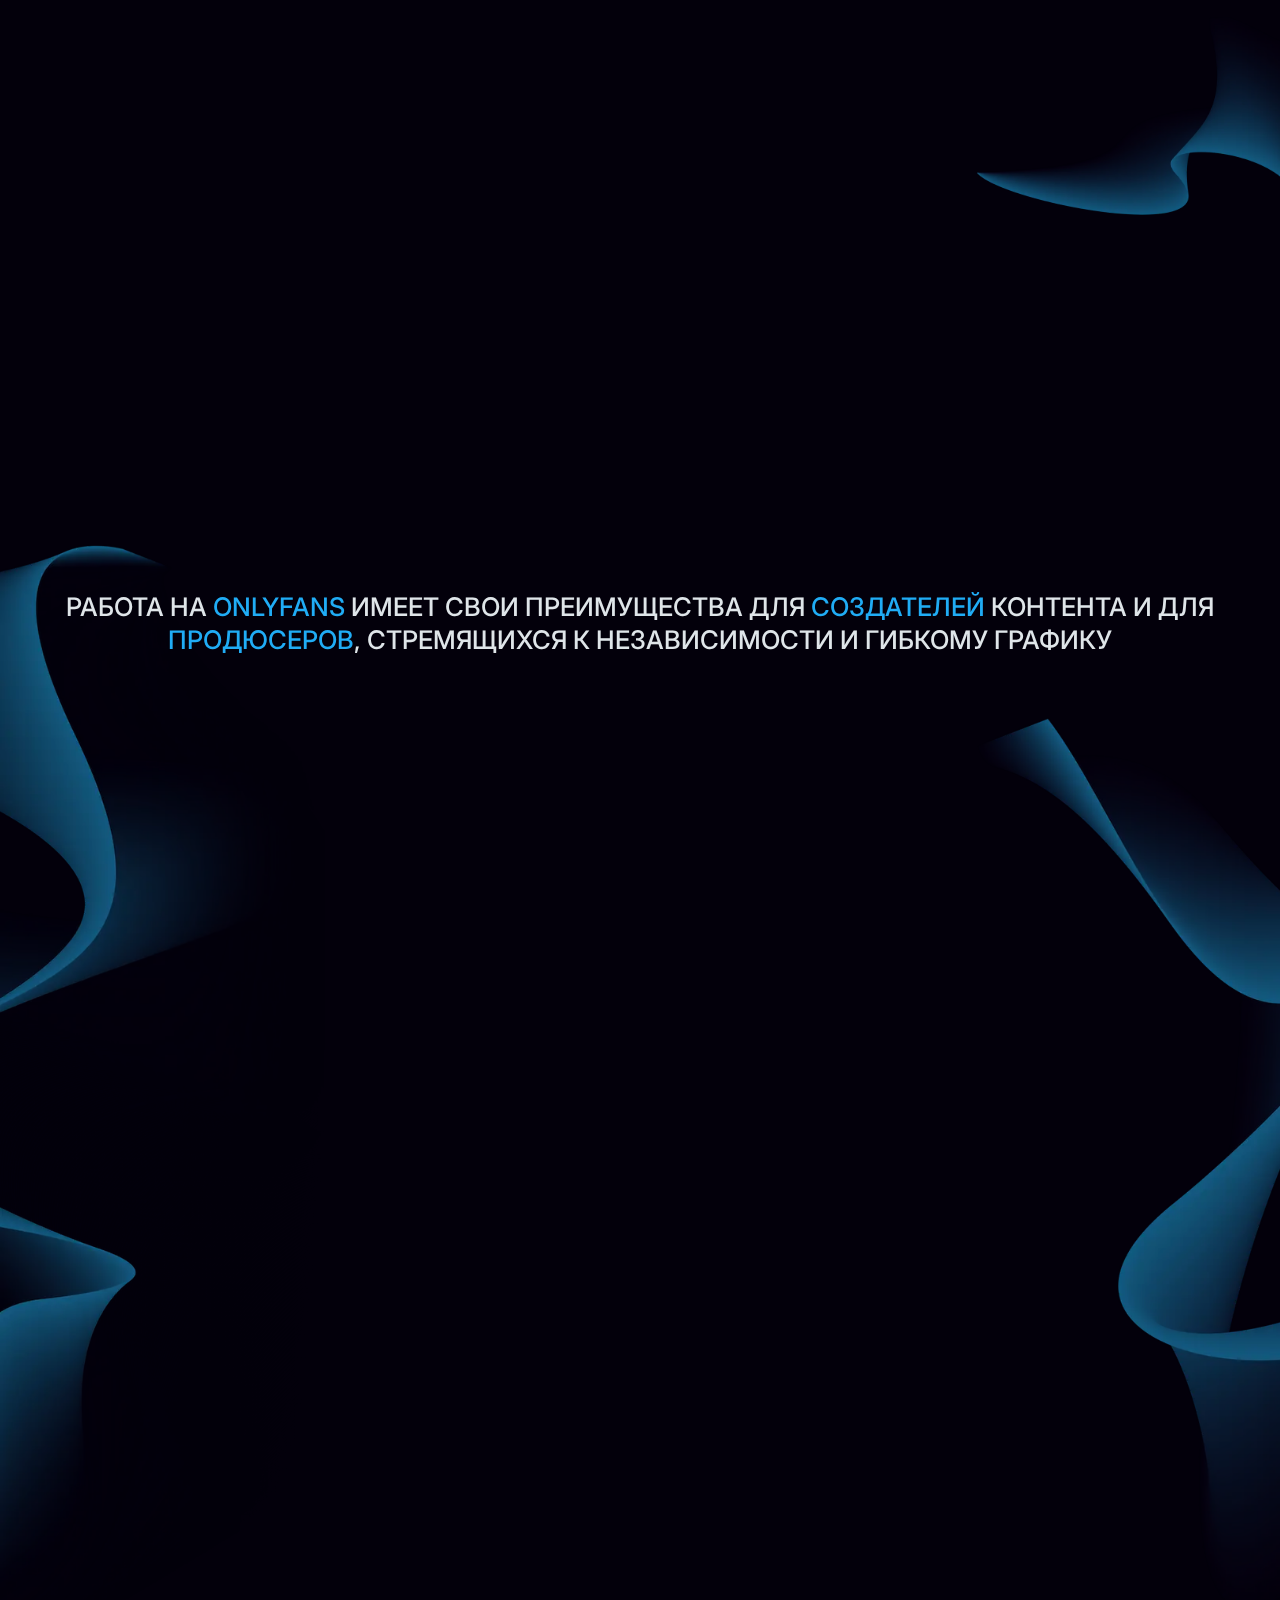
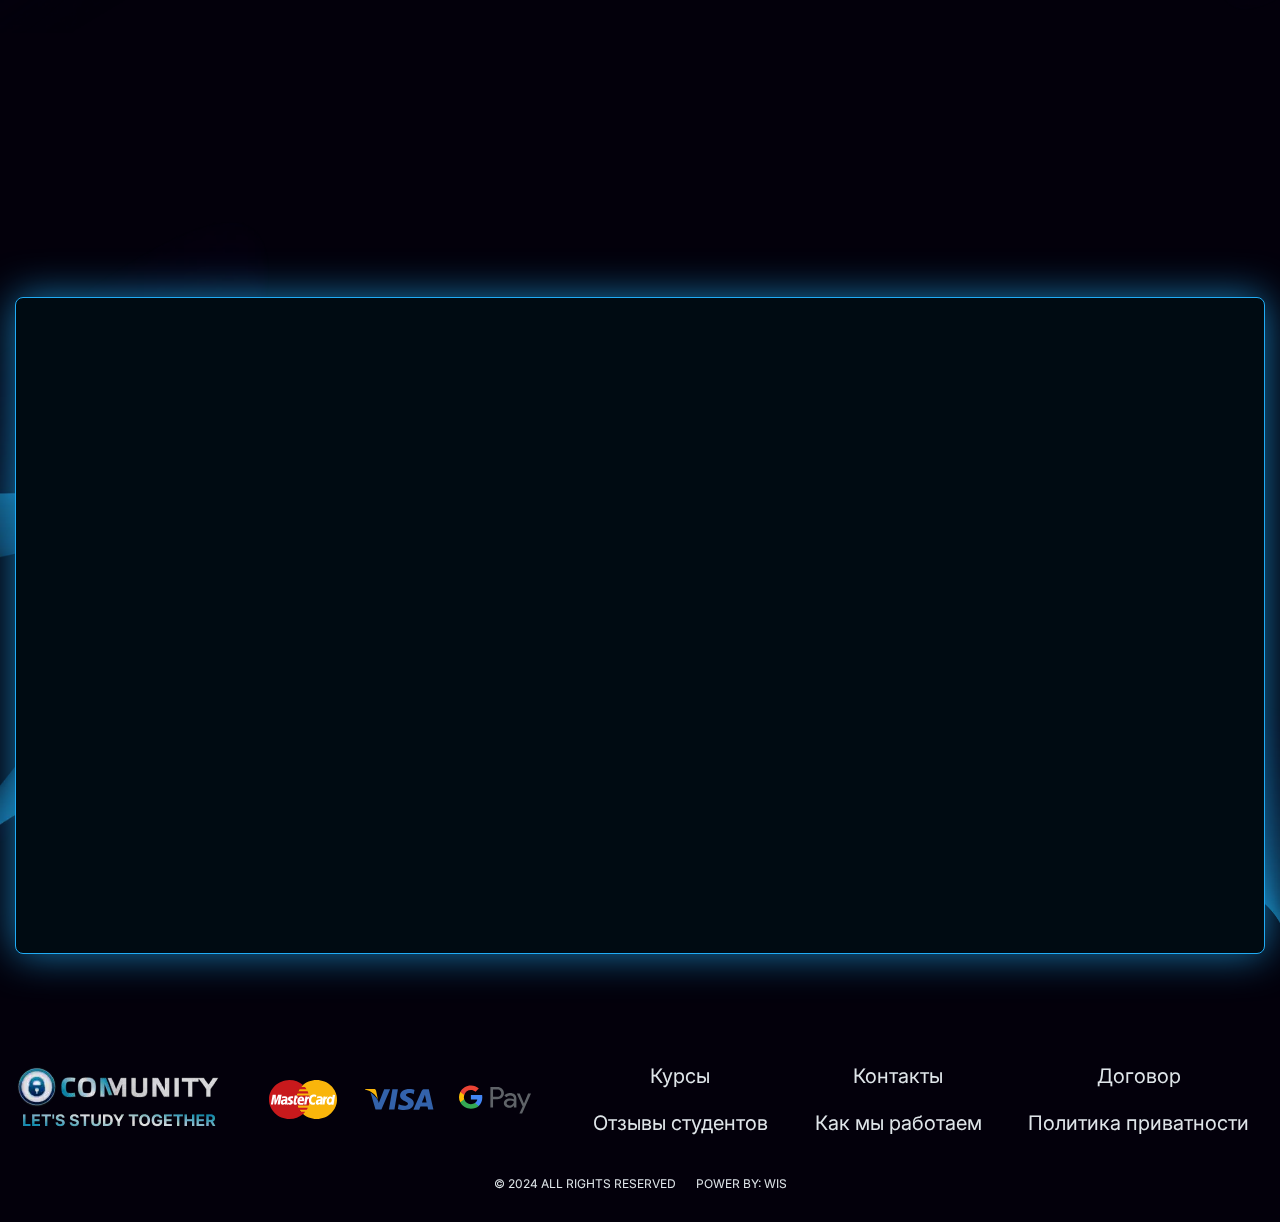
==== commit d5264779: "save" ====
--- a/index.html
+++ b/index.html
@@ -4,7 +4,7 @@
 <head>
 	<title>O-COMMUNITY</title>
 	<meta charset="UTF-8" />
-	<link rel="stylesheet" href="css/style.min.css?_v=20241123131108" />
+	<link rel="stylesheet" href="css/style.min.css?_v=20241202103900" />
 	<meta name="robots" content="index, follow" />
 	<style>
 		body {
@@ -18,7 +18,7 @@
 
 <body>
 	<div class="wrapper">
-		<header class="header">
+		<header data-lp class="header">
 			<div class="header__container">
 				<a href="#" data-goto-header data-goto=".hero" class="header__logo">
 					<img class="header__logo-img ibg ibg--contain" src="img/icons/logo.webp " alt="logo" />
@@ -1605,7 +1605,7 @@
 									комьюнити и доступ к обучению
 								</div>
 								<div class="pay">
-									<script async src="https://js.stripe.com/v3/buy-button.js?_v=20241123131108"></script>
+									<script async src="https://js.stripe.com/v3/buy-button.js?_v=20241202103900"></script>
 
 									<stripe-buy-button buy-button-id="buy_btn_1QOGDjJdHnKcEvhm8ldxXHF5" publishable-key="pk_live_51QMO3aJdHnKcEvhmqkFhZ0YrygCvmlyq0wuhtv567vMEzHj0WHEOeNcvpomRReW1rRIrsHlkmH4f6avZW9vsdXoB00UpmsjjFN">
 									</stripe-buy-button>
@@ -1637,7 +1637,7 @@
 									комьюнити и доступ к обучению
 								</div>
 								<div class="pay">
-									<script async src="https://js.stripe.com/v3/buy-button.js?_v=20241123131108"></script>
+									<script async src="https://js.stripe.com/v3/buy-button.js?_v=20241202103900"></script>
 
 									<stripe-buy-button buy-button-id="buy_btn_1QOGEwJdHnKcEvhmNLr2Hmzg" publishable-key="pk_live_51QMO3aJdHnKcEvhmqkFhZ0YrygCvmlyq0wuhtv567vMEzHj0WHEOeNcvpomRReW1rRIrsHlkmH4f6avZW9vsdXoB00UpmsjjFN">
 									</stripe-buy-button>
@@ -1669,7 +1669,7 @@
 									комьюнити и доступ к обучению
 								</div>
 								<div class="pay">
-									<script async src="https://js.stripe.com/v3/buy-button.js?_v=20241123131108"></script>
+									<script async src="https://js.stripe.com/v3/buy-button.js?_v=20241202103900"></script>
 
 									<stripe-buy-button buy-button-id="buy_btn_1QOGFnJdHnKcEvhmIyjQYksA" publishable-key="pk_live_51QMO3aJdHnKcEvhmqkFhZ0YrygCvmlyq0wuhtv567vMEzHj0WHEOeNcvpomRReW1rRIrsHlkmH4f6avZW9vsdXoB00UpmsjjFN">
 									</stripe-buy-button>
@@ -1703,9 +1703,9 @@
 								</div>
 								<div class="pay">
 									<!-- <a data-watch href="#" class="button button--pay">Купить</a> -->
-									<link href="https://api.cryptocloud.plus/static/pay_btn/css/app.css?_v=20241123131108" rel="stylesheet" />
+									<link href="https://api.cryptocloud.plus/static/pay_btn/css/app.css?_v=20241202103900" rel="stylesheet" />
 									<vue-widget shop_id="y5GzvGTTnSP0BCNz" api_key="eyJ0eXAiOiJKV1QiLCJhbGciOiJIUzI1NiJ9.eyJ1dWlkIjoiTWprMU1UYz0iLCJ0eXBlIjoicHJvamVjdCIsInYiOiI0YmU1Y2U1MmMzOGM3MDI0ZGRlY2I4YmQ2Yjc1N2QyN2JiOGNmYzEwNDY2ODI0YjNiODM2ODk3ZDlkYTdlNjU4IiwiZXhwIjo4ODEzMTM5NjE2MX0.YAEkQ46E0vYK_xd-be8QX3PQcalTtPxQmvS77PbNTbk" background="#fff" color="#0e79b7" border_color="#000" width="250px" currency="USD" amount="499" text_btn="Купить" order_id="YOUR_ORDER_ID"></vue-widget>
-									<script src="https://api.cryptocloud.plus/static/pay_btn/js/app.js?_v=20241123131108"></script>
+									<script src="https://api.cryptocloud.plus/static/pay_btn/js/app.js?_v=20241202103900"></script>
 								</div>
 							</div>
 						</div>
@@ -1734,9 +1734,9 @@
 								</div>
 								<div class="pay">
 									<!-- <a data-watch href="#" class="button button--pay">Купить</a> -->
-									<link href="https://api.cryptocloud.plus/static/pay_btn/css/app.css?_v=20241123131108" rel="stylesheet" />
+									<link href="https://api.cryptocloud.plus/static/pay_btn/css/app.css?_v=20241202103900" rel="stylesheet" />
 									<vue-widget shop_id="y5GzvGTTnSP0BCNz" api_key="eyJ0eXAiOiJKV1QiLCJhbGciOiJIUzI1NiJ9.eyJ1dWlkIjoiTWprMU1UYz0iLCJ0eXBlIjoicHJvamVjdCIsInYiOiI0YmU1Y2U1MmMzOGM3MDI0ZGRlY2I4YmQ2Yjc1N2QyN2JiOGNmYzEwNDY2ODI0YjNiODM2ODk3ZDlkYTdlNjU4IiwiZXhwIjo4ODEzMTM5NjE2MX0.YAEkQ46E0vYK_xd-be8QX3PQcalTtPxQmvS77PbNTbk" background="#fff" color="#0e79b7" border_color="#000" width="250px" currency="USD" amount="999" text_btn="Купить" order_id="YOUR_ORDER_ID"></vue-widget>
-									<script src="https://api.cryptocloud.plus/static/pay_btn/js/app.js?_v=20241123131108"></script>
+									<script src="https://api.cryptocloud.plus/static/pay_btn/js/app.js?_v=20241202103900"></script>
 								</div>
 							</div>
 						</div>
@@ -1764,9 +1764,9 @@
 									комьюнити и доступ к обучению
 								</div>
 								<div class="pay">
-									<link href="https://api.cryptocloud.plus/static/pay_btn/css/app.css?_v=20241123131108" rel="stylesheet" />
+									<link href="https://api.cryptocloud.plus/static/pay_btn/css/app.css?_v=20241202103900" rel="stylesheet" />
 									<vue-widget shop_id="y5GzvGTTnSP0BCNz" api_key="eyJ0eXAiOiJKV1QiLCJhbGciOiJIUzI1NiJ9.eyJ1dWlkIjoiTWprMU1UYz0iLCJ0eXBlIjoicHJvamVjdCIsInYiOiI0YmU1Y2U1MmMzOGM3MDI0ZGRlY2I4YmQ2Yjc1N2QyN2JiOGNmYzEwNDY2ODI0YjNiODM2ODk3ZDlkYTdlNjU4IiwiZXhwIjo4ODEzMTM5NjE2MX0.YAEkQ46E0vYK_xd-be8QX3PQcalTtPxQmvS77PbNTbk" background="#fff" color="#0e79b7" border_color="#000" width="250px" currency="USD" amount="1499" text_btn="Купить" order_id="YOUR_ORDER_ID"></vue-widget>
-									<script src="https://api.cryptocloud.plus/static/pay_btn/js/app.js?_v=20241123131108"></script>
+									<script src="https://api.cryptocloud.plus/static/pay_btn/js/app.js?_v=20241202103900"></script>
 									<!-- <a data-watch href="#" class="button button--pay">Купить</a> -->
 								</div>
 							</div>
@@ -1776,7 +1776,7 @@
 			</div>
 		</div>
 	</div>
-	<script src="js/app.min.js?_v=20241123131108"></script>
+	<script src="js/app.min.js?_v=20241202103900"></script>
 </body>
 
 </html>